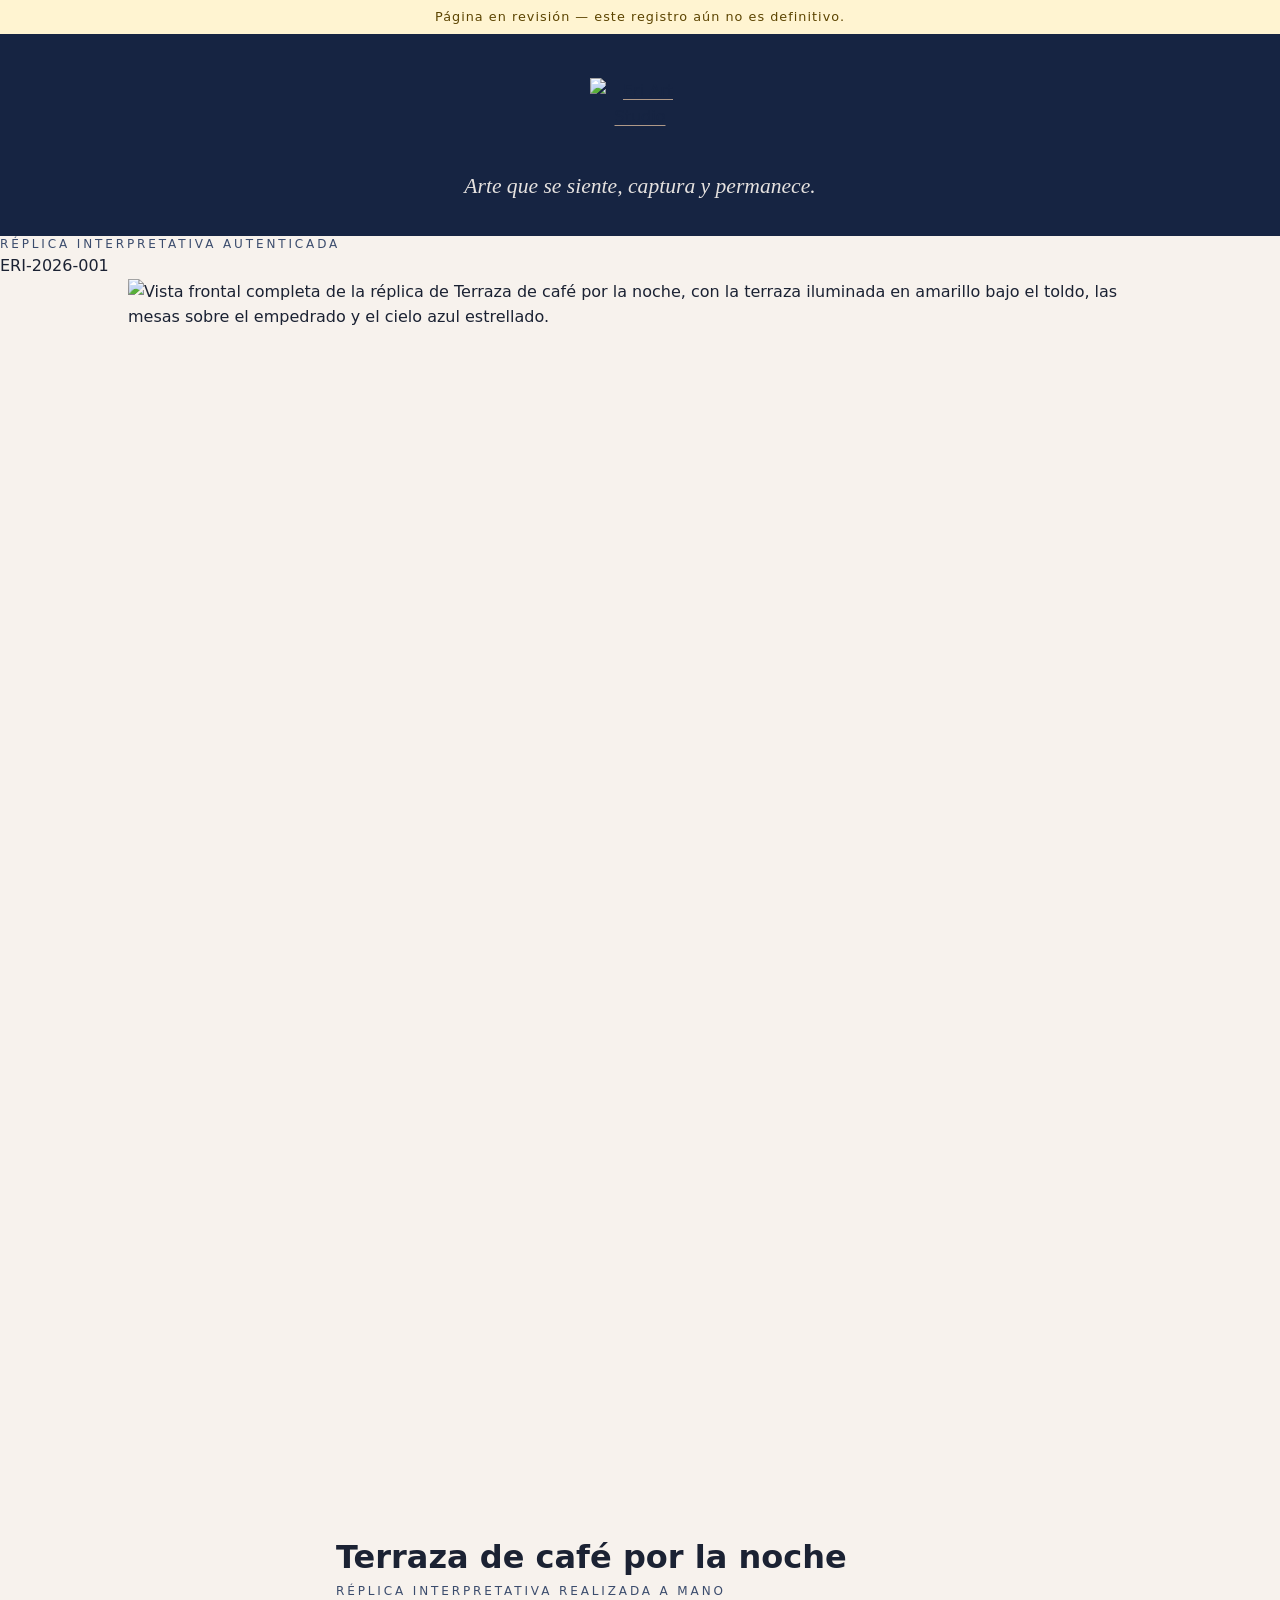
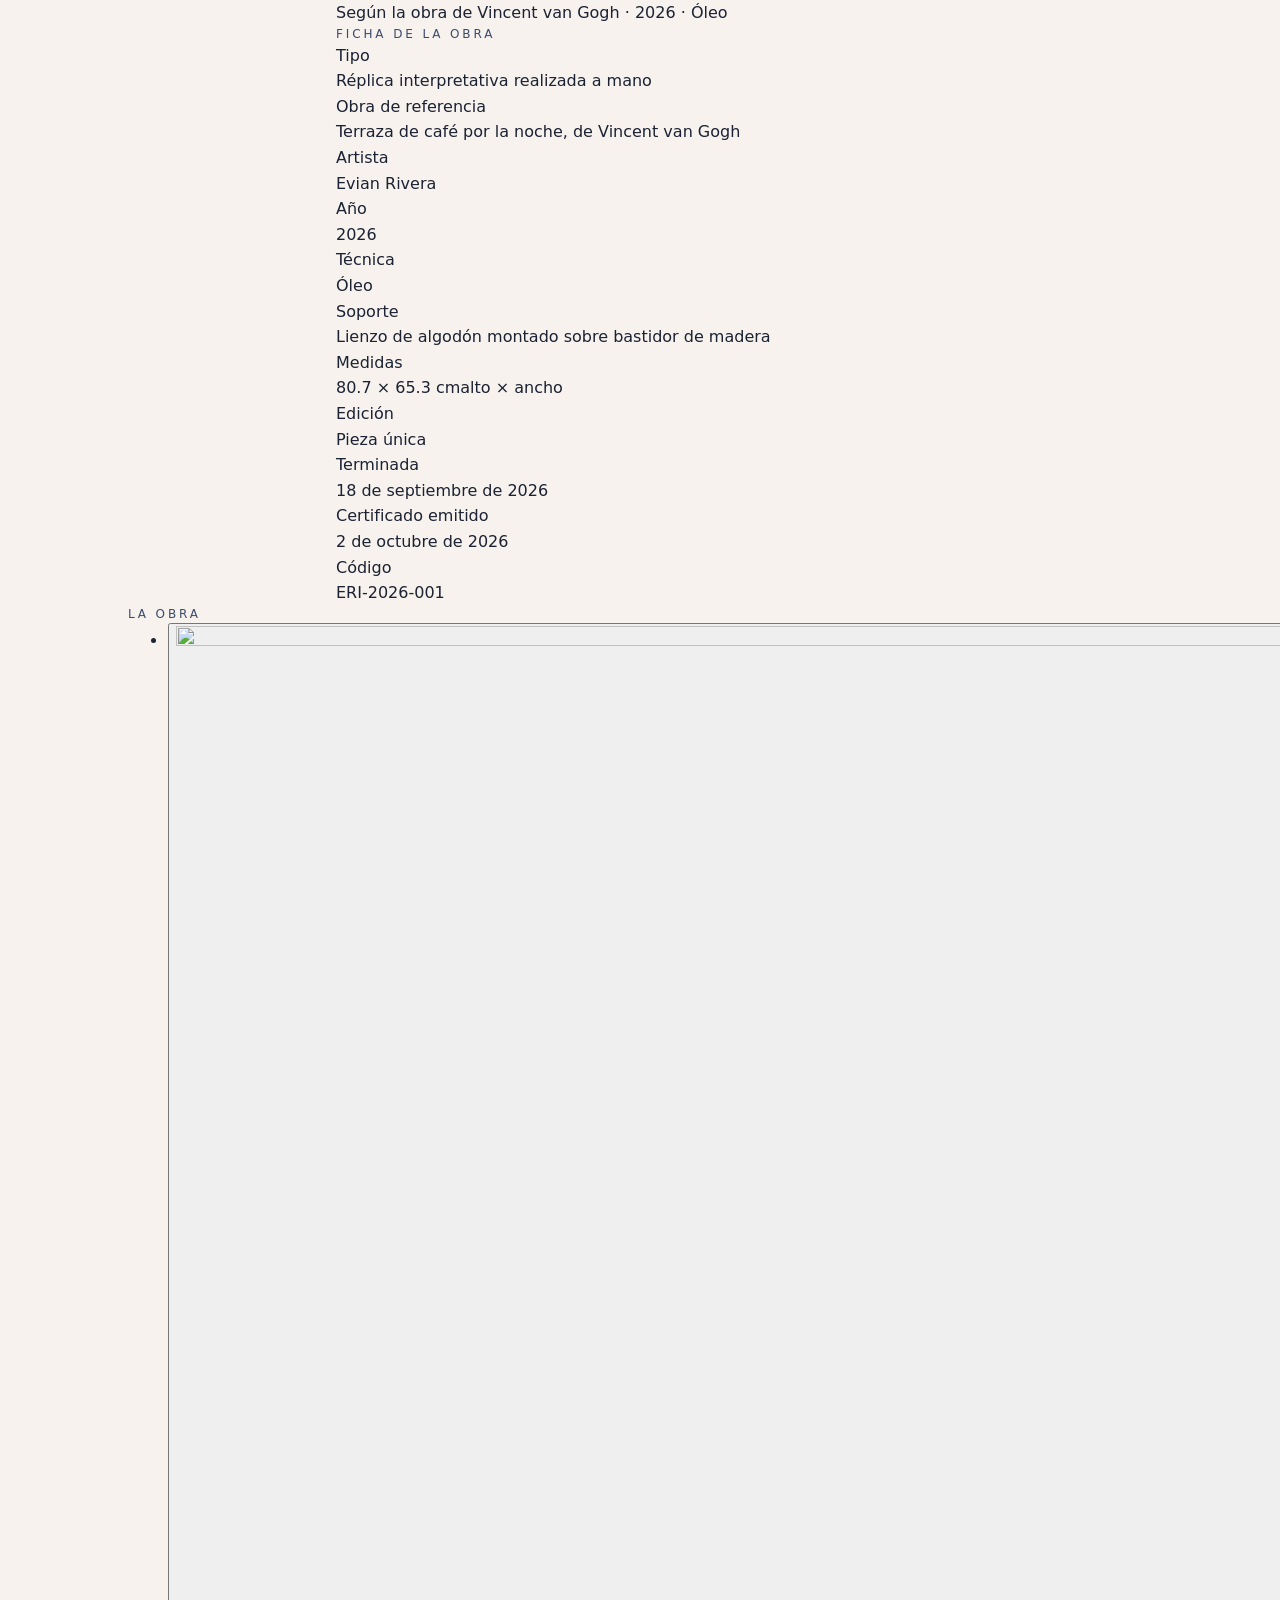
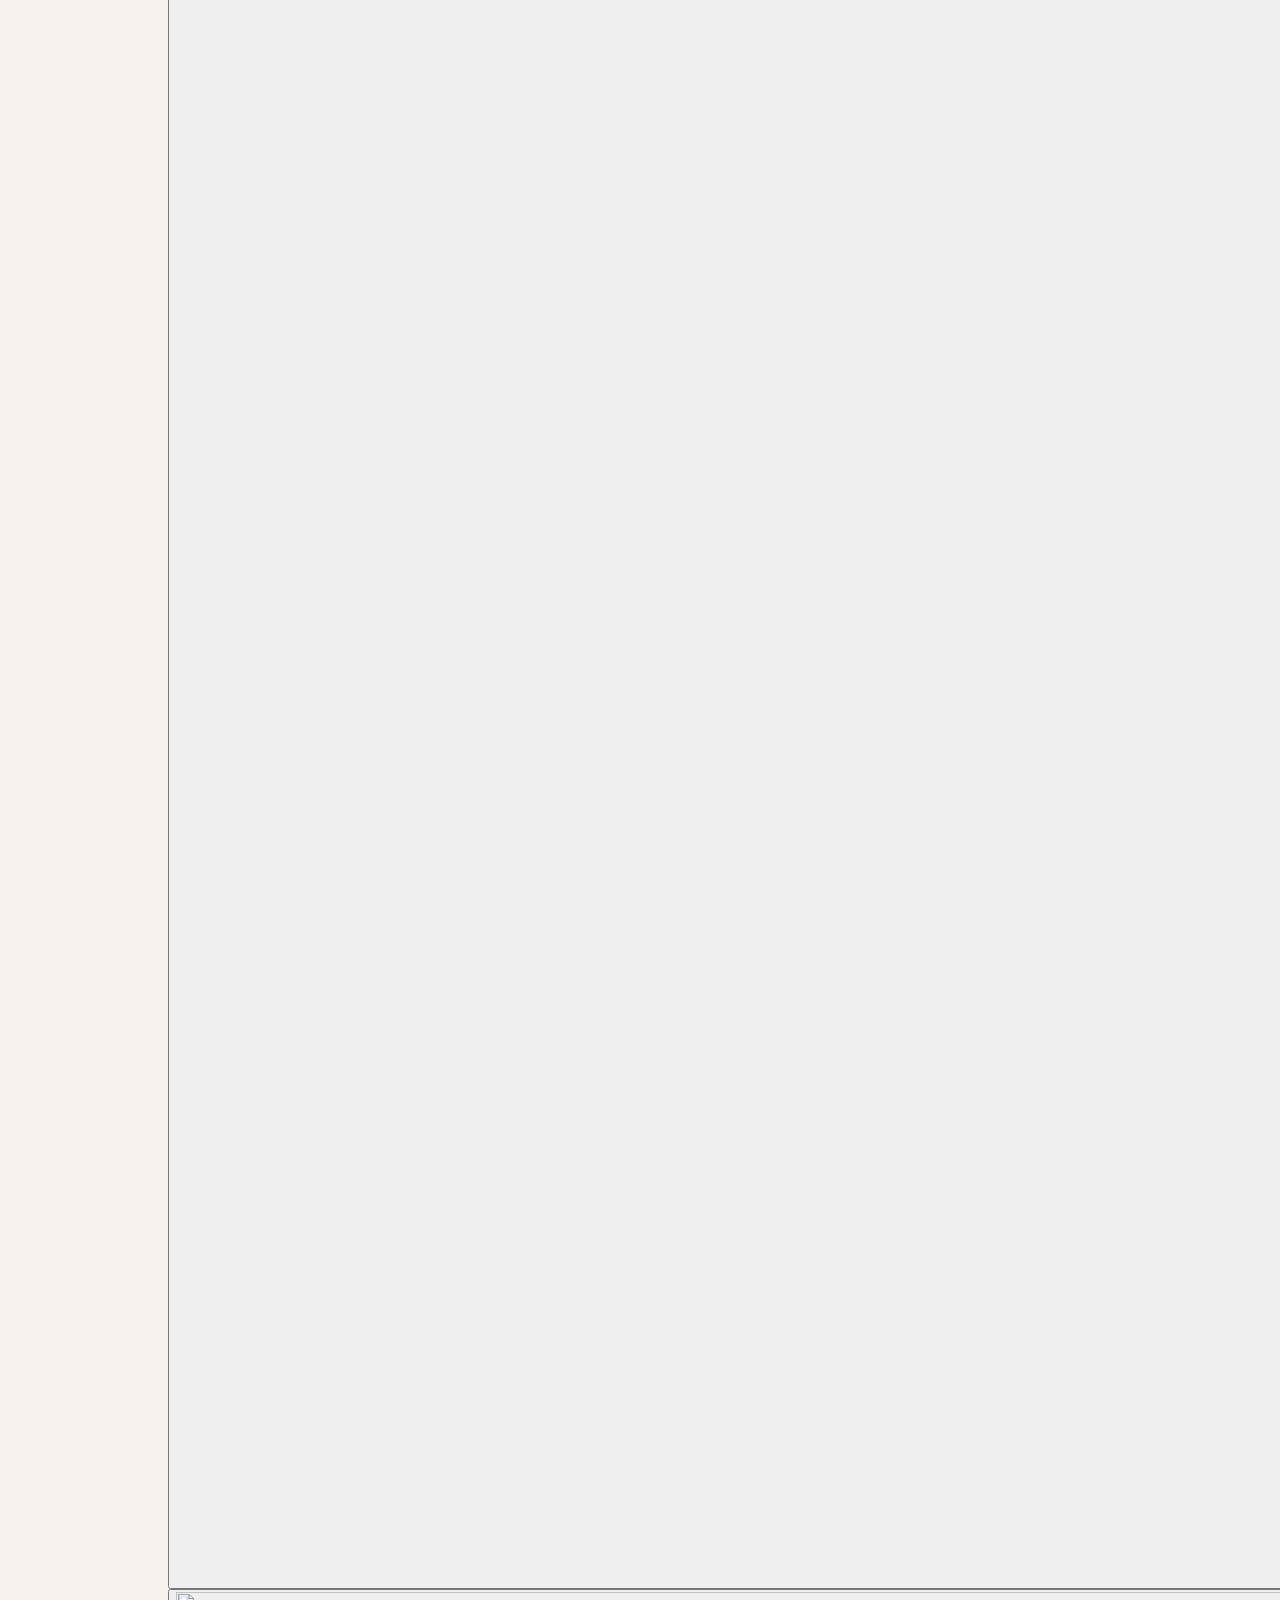
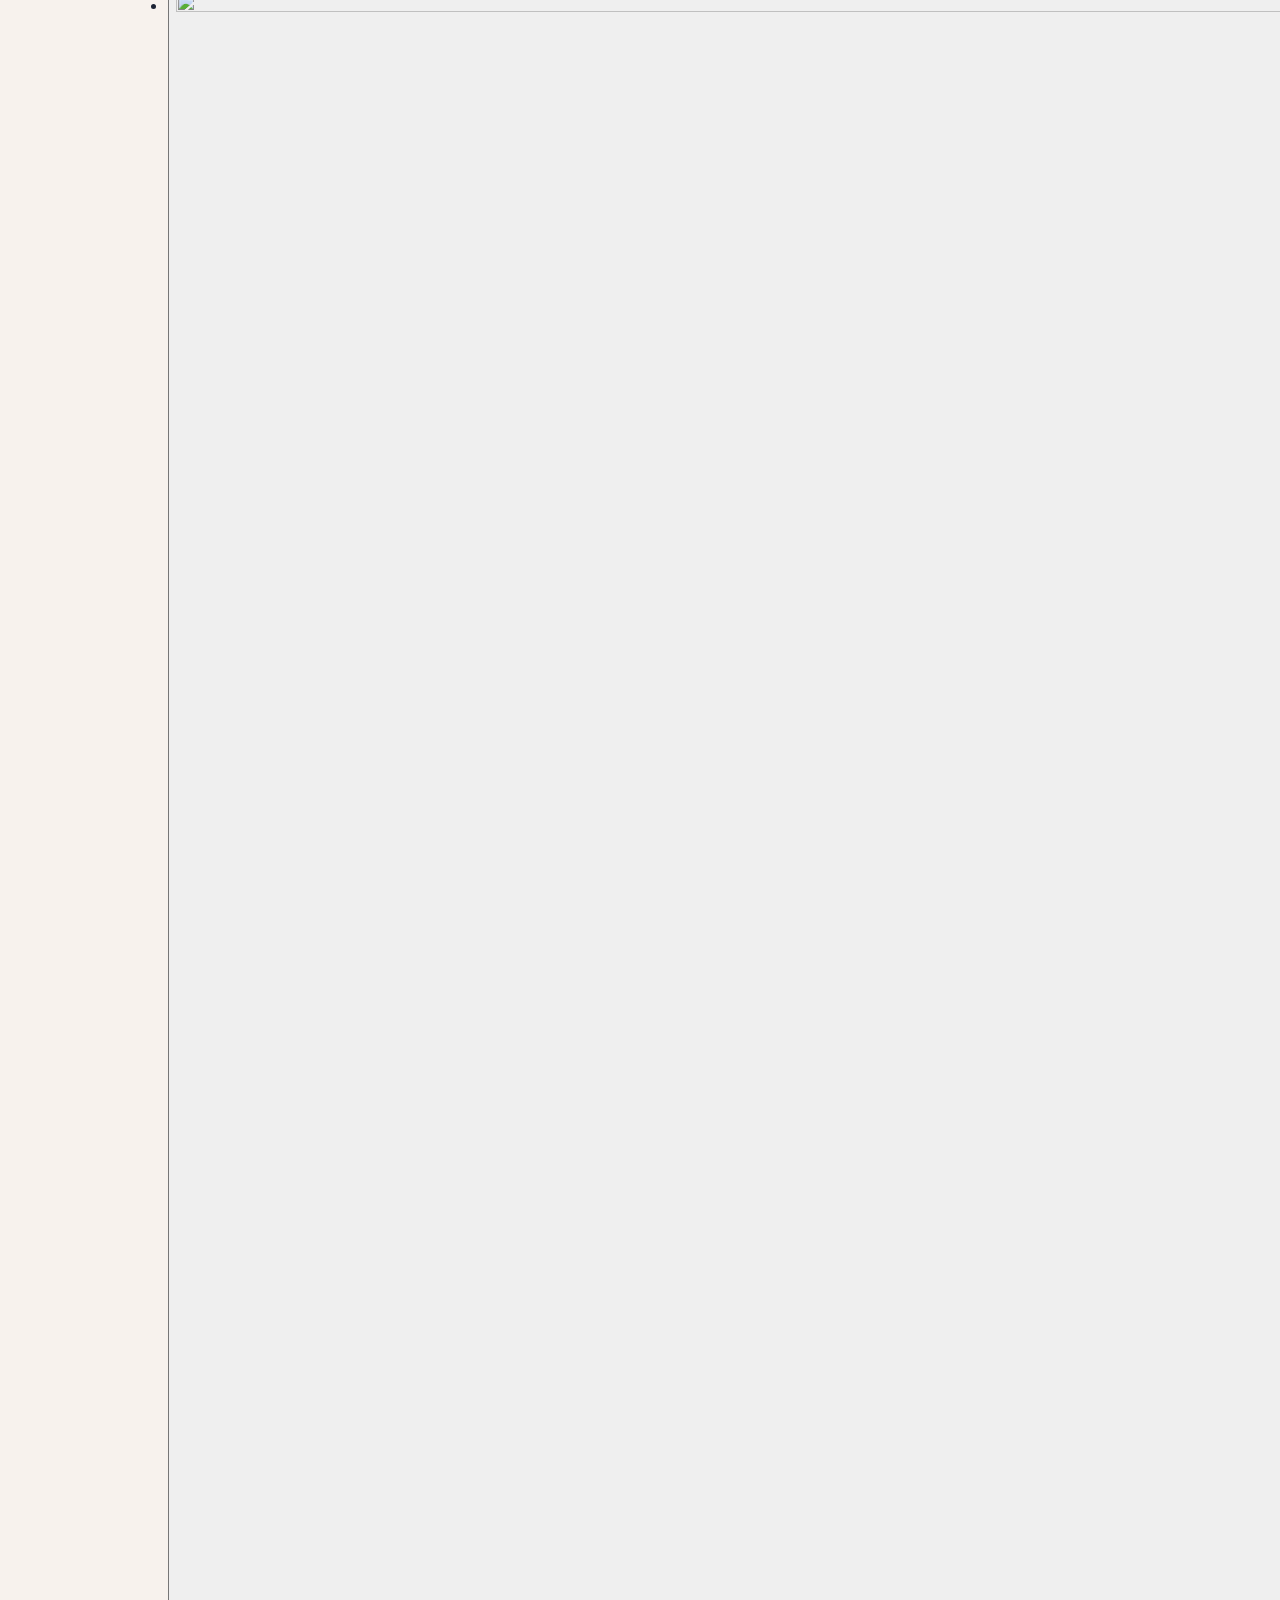
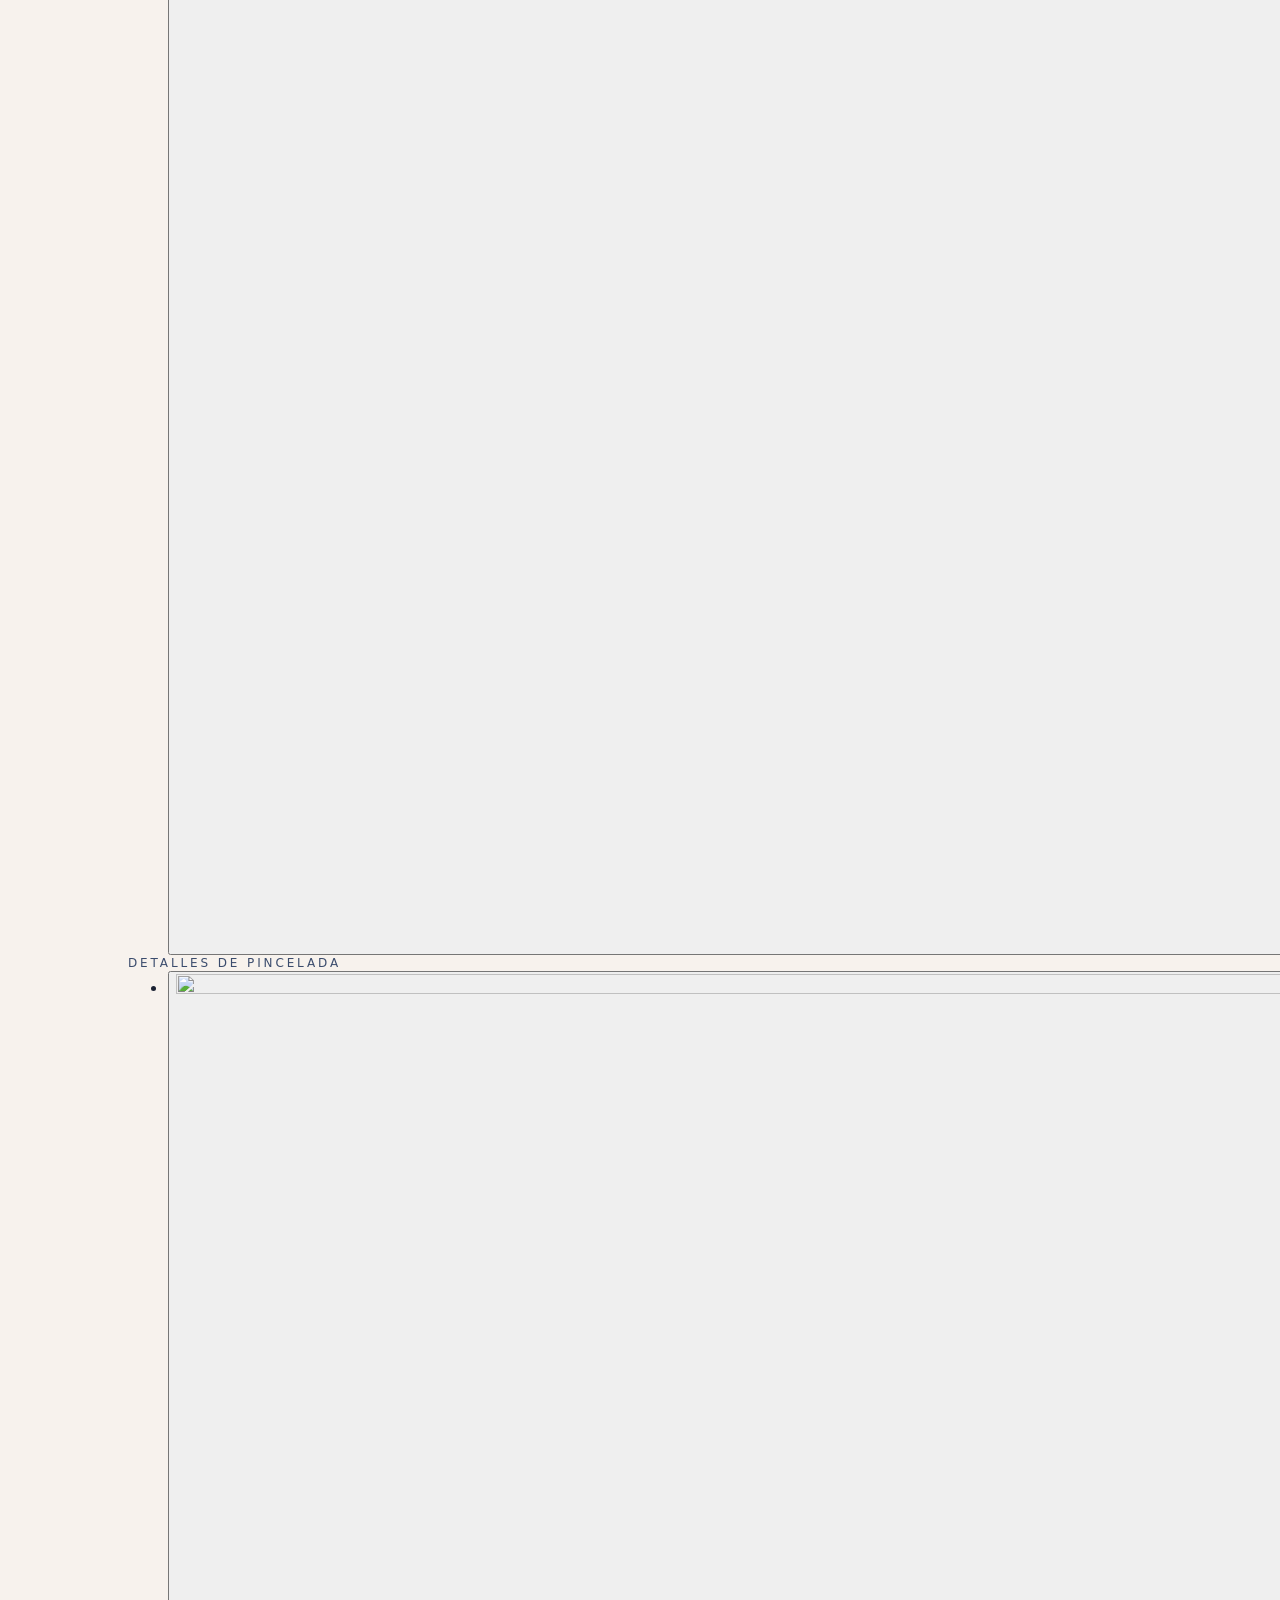
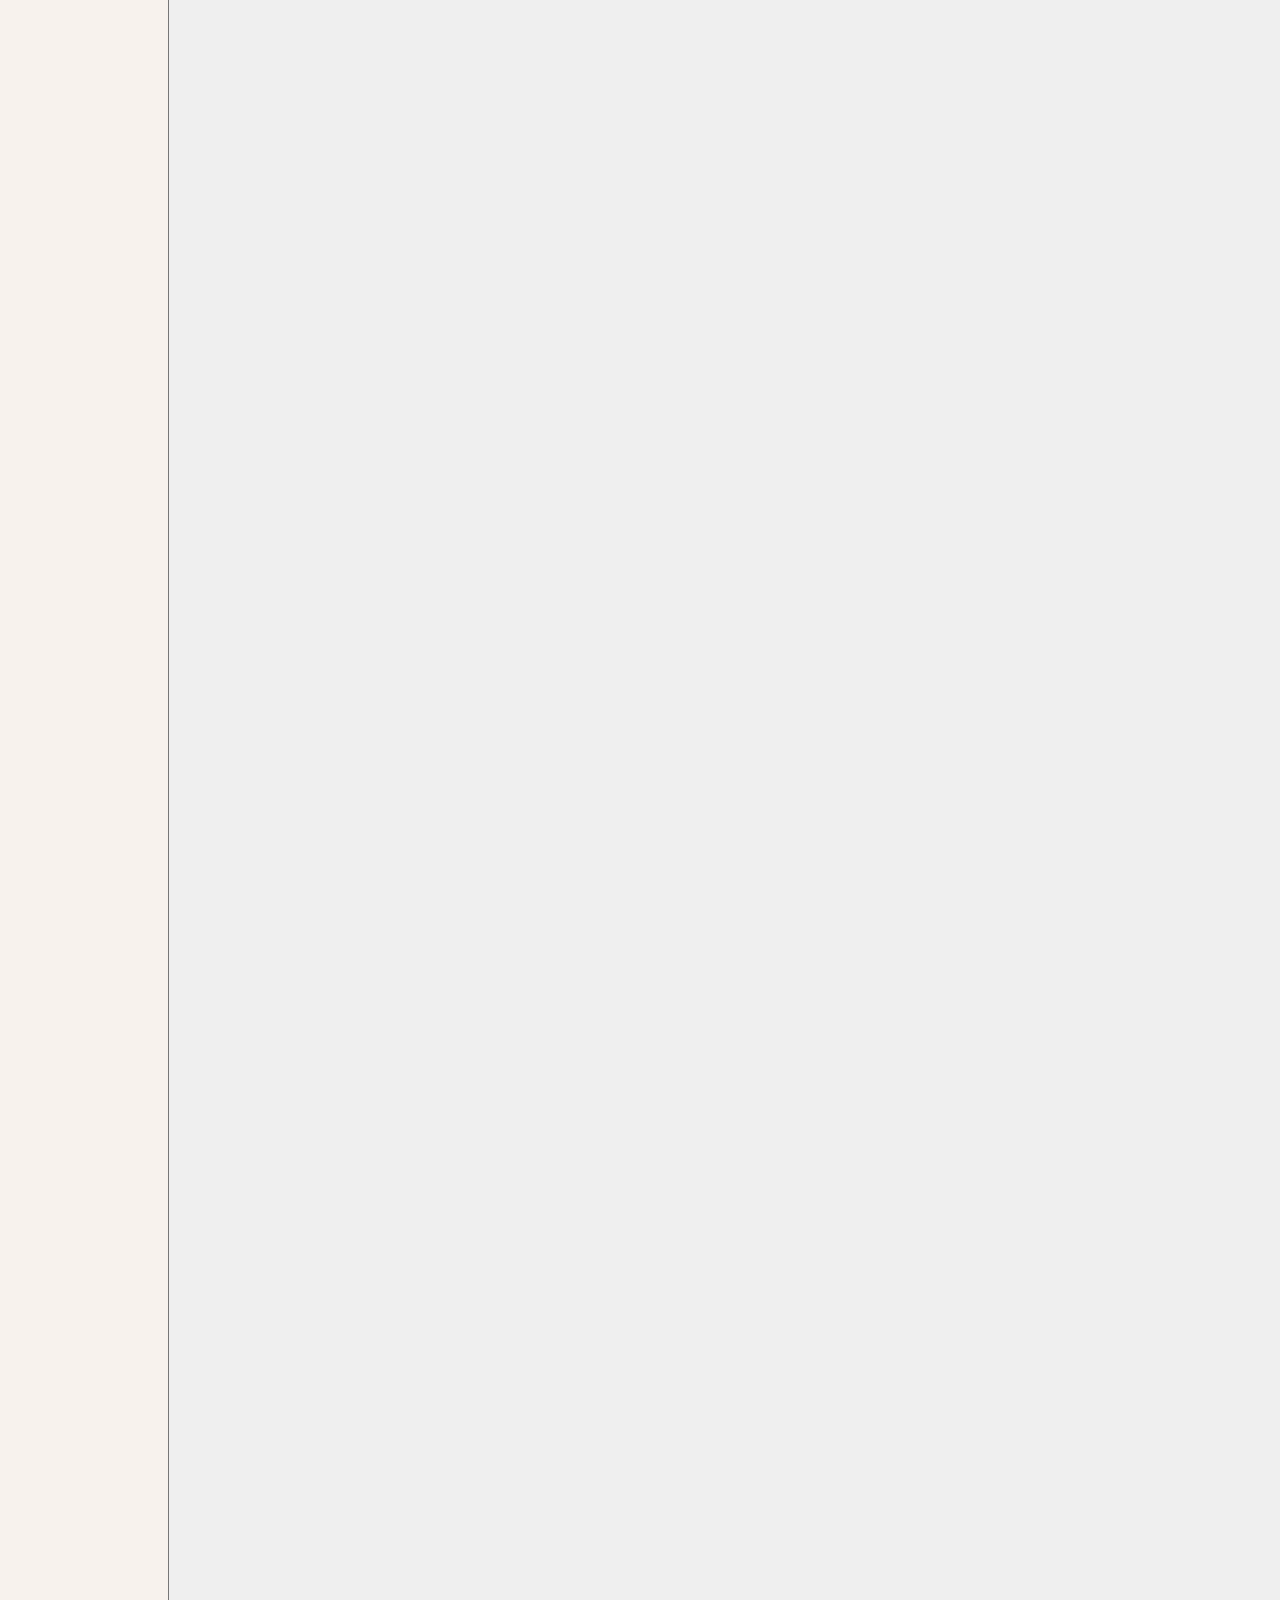
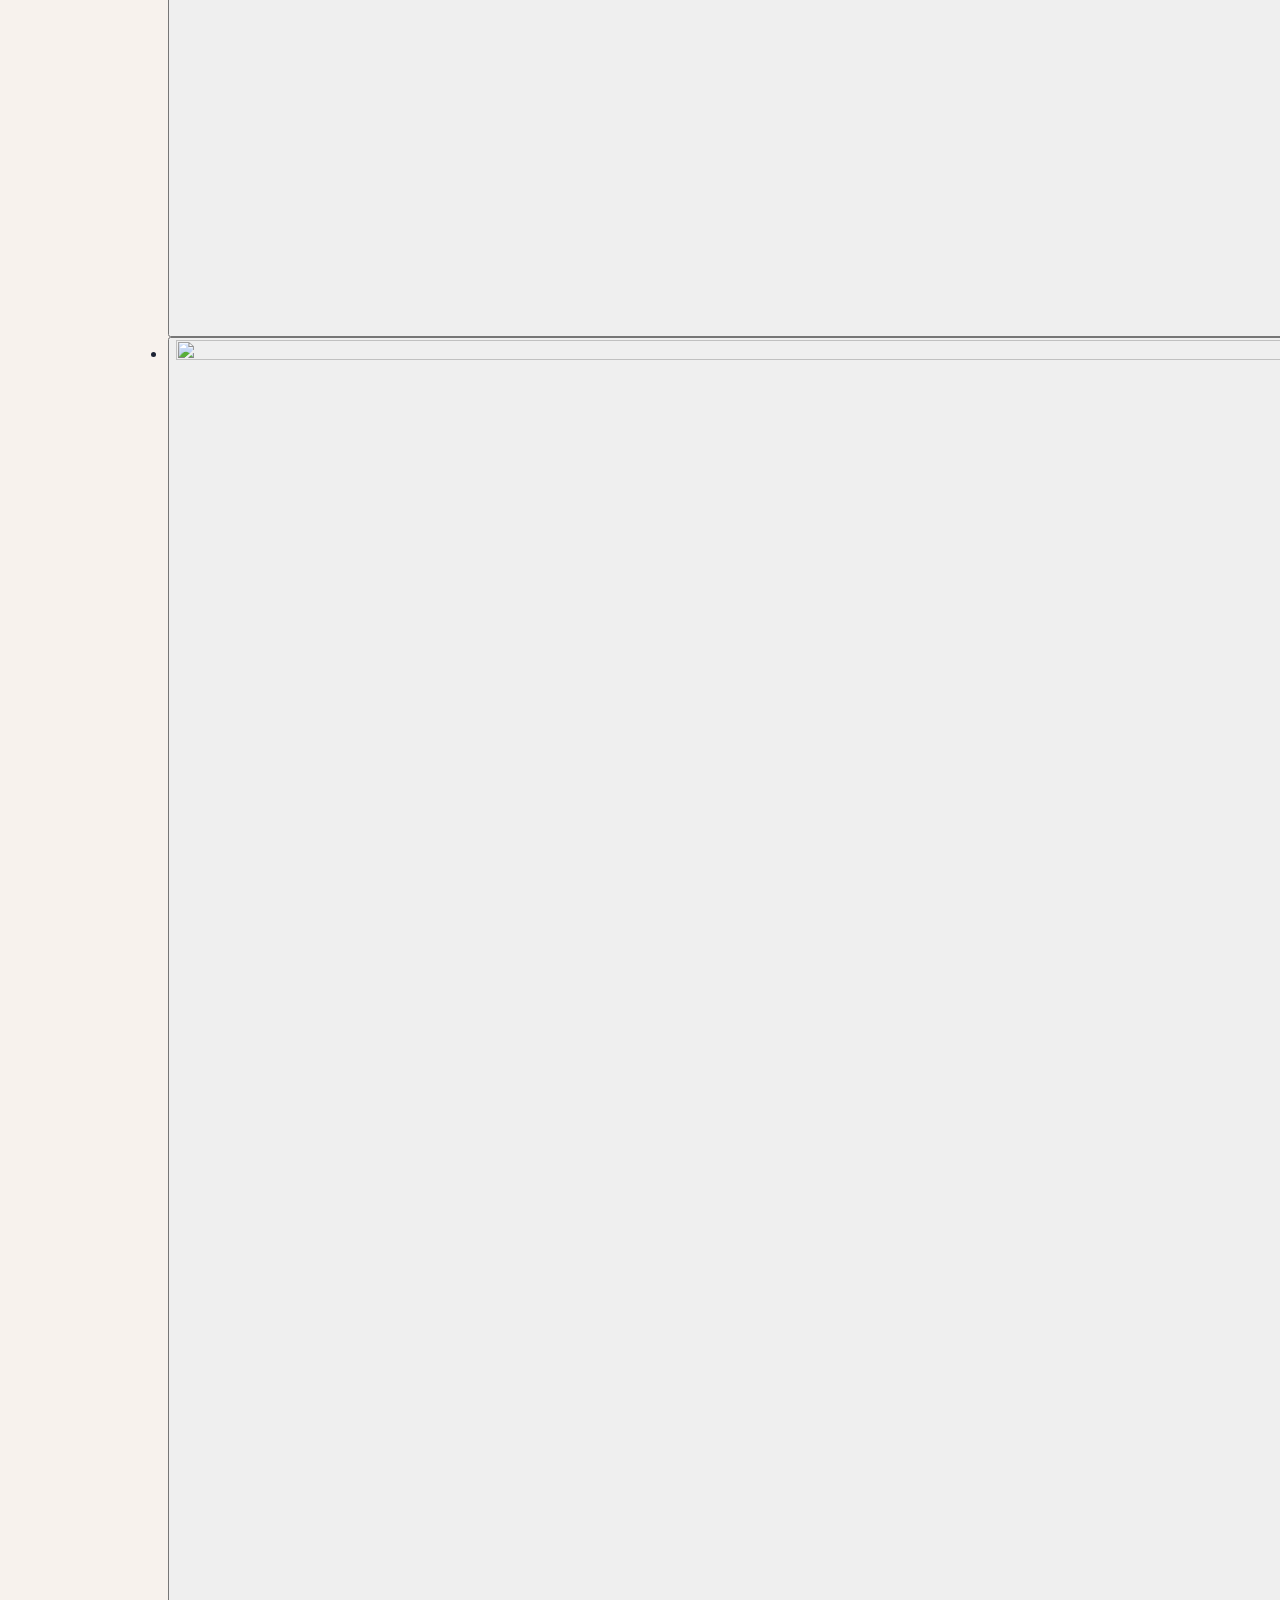
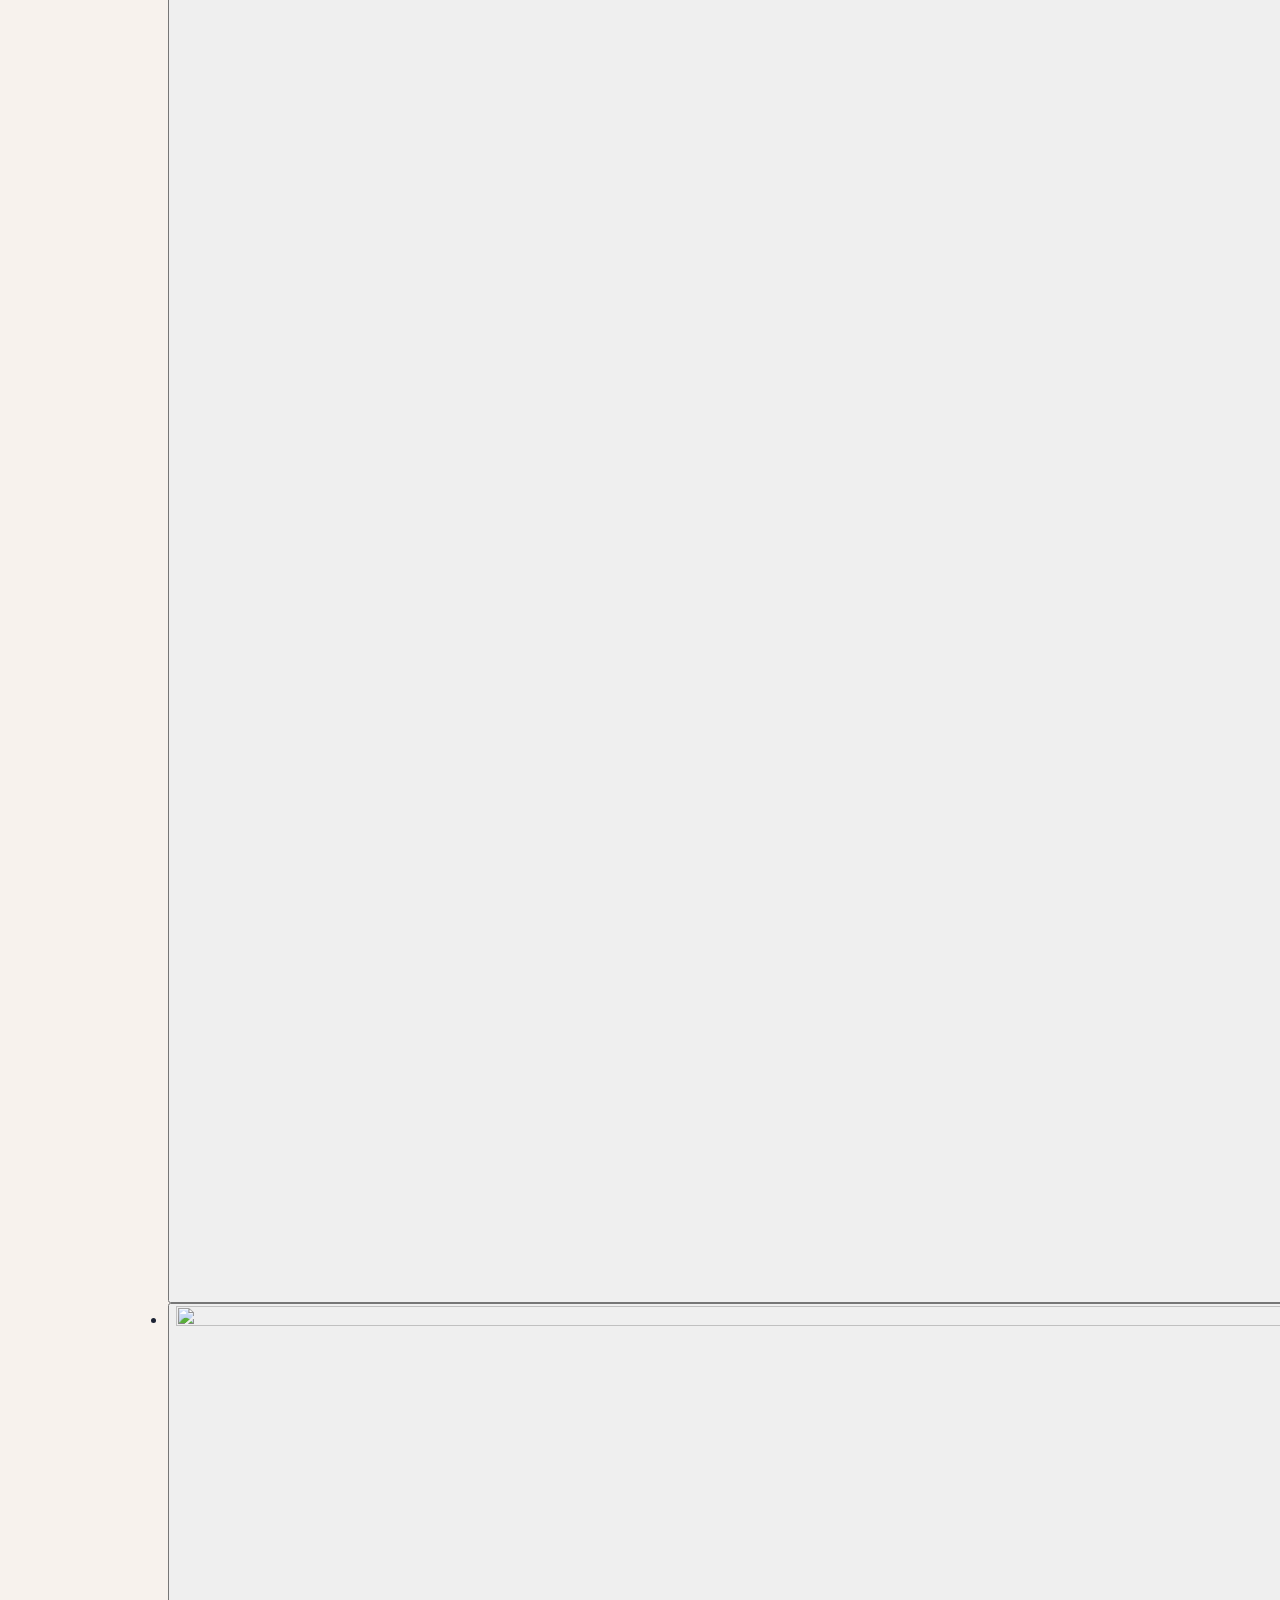
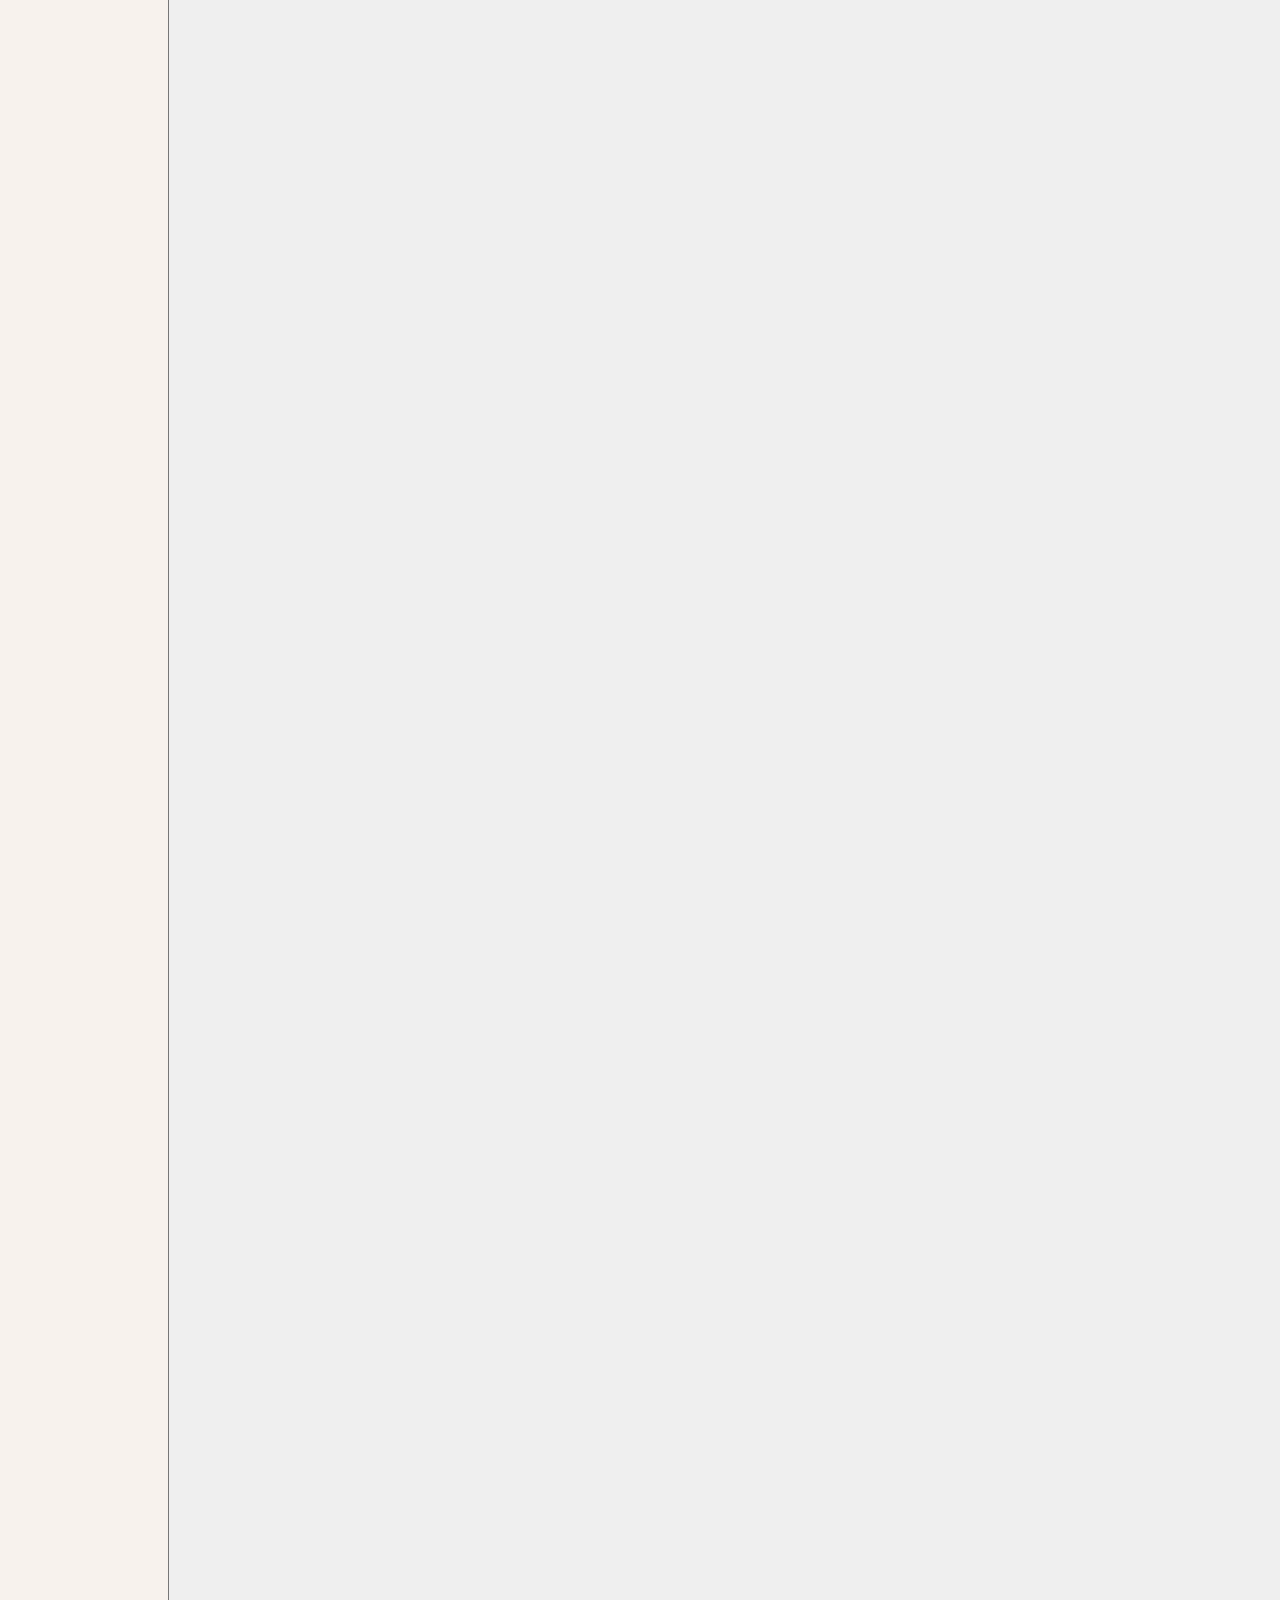
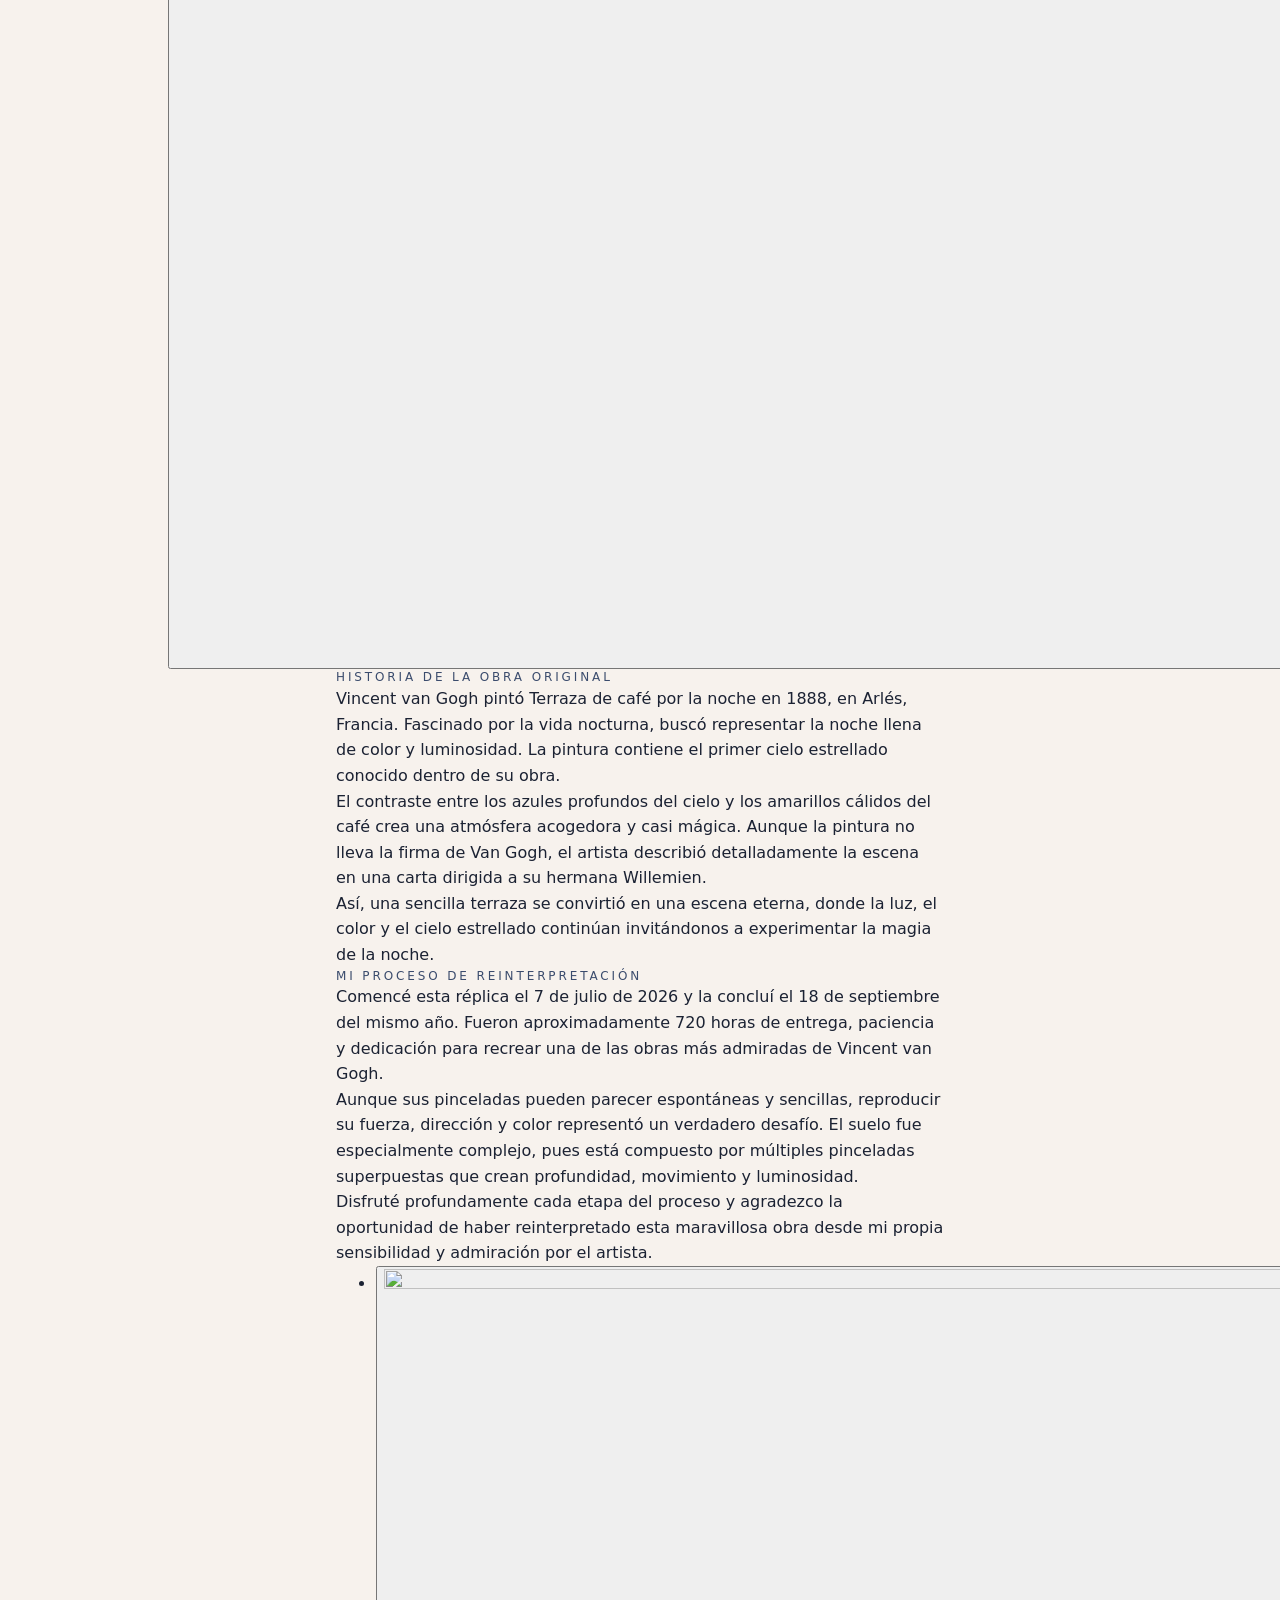
==== ERI-2026-001/index.html @ 514dcb4d "Publicación 2026-10-01 21:11: ERI-2026-001" ====
<!DOCTYPE html><html lang="es-MX"><head><meta charset="utf-8"><meta name="viewport" content="width=device-width, initial-scale=1"><title>Terraza de café por la noche — réplica interpretativa · Eri Art Studio</title><meta name="description" content="Registro de autenticidad de «Terraza de café por la noche» (réplica interpretativa realizada a mano), 2026, Óleo. Código ERI-2026-001."><meta name="robots" content="noindex, nofollow"><link rel="canonical" href="https://eriartstudio.github.io/certificados/ERI-2026-001/"><meta name="theme-color" content="#162442"><link rel="icon" href="/certificados/marca/favicon.png" type="image/png"><meta property="og:type" content="website"><meta property="og:site_name" content="Eri Art Studio"><meta property="og:title" content="Terraza de café por la noche — réplica interpretativa · Eri Art Studio"><meta property="og:description" content="Registro de autenticidad de «Terraza de café por la noche» (réplica interpretativa realizada a mano), 2026, Óleo. Código ERI-2026-001."><meta property="og:image" content="https://eriartstudio.github.io/certificados/_astro/principal.MwEC3tVy_Z1V87RD.jpg"><meta property="og:url" content="https://eriartstudio.github.io/certificados/ERI-2026-001/"><meta name="twitter:card" content="summary_large_image"><style>@font-face{font-family:Cormorant Garamond;font-style:normal;font-display:swap;font-weight:400;src:url(/certificados/_astro/cormorant-garamond-latin-400-normal.B-1hWBU7.woff2)format("woff2"),url(/certificados/_astro/cormorant-garamond-latin-400-normal.B7YtguxJ.woff)format("woff")}@font-face{font-family:Cormorant Garamond;font-style:italic;font-display:swap;font-weight:400;src:url(/certificados/_astro/cormorant-garamond-latin-400-italic.Dc_OZ8oc.woff2)format("woff2"),url(/certificados/_astro/cormorant-garamond-latin-400-italic.BLh7T8o8.woff)format("woff")}@font-face{font-family:Cormorant Garamond;font-style:normal;font-display:swap;font-weight:500;src:url(/certificados/_astro/cormorant-garamond-latin-500-normal.BsRWmXhO.woff2)format("woff2"),url(/certificados/_astro/cormorant-garamond-latin-500-normal.zIXX3Q-H.woff)format("woff")}@font-face{font-family:Jost;font-style:normal;font-display:swap;font-weight:400;src:url(/certificados/_astro/jost-latin-400-normal.q-RKOgPK.woff2)format("woff2"),url(/certificados/_astro/jost-latin-400-normal.C7S-3Ky6.woff)format("woff")}@font-face{font-family:Jost;font-style:normal;font-display:swap;font-weight:500;src:url(/certificados/_astro/jost-latin-500-normal.41lBe9I9.woff2)format("woff2"),url(/certificados/_astro/jost-latin-500-normal.B-AtzreL.woff)format("woff")}:root{--marino:#162442;--azul-logo:#203e72;--pizarra:#3b4c6d;--marfil:#f7f2ed;--crema:#efe7e1;--arena:#af9988;--piedra:#99918c;--champagne:#b8a37e;--tinta:#1b2233;--linea:color-mix(in srgb, var(--arena) 45%, transparent);--serif:"Cormorant Garamond", Georgia, "Times New Roman", serif;--sans:"Jost", system-ui, -apple-system, "Segoe UI", sans-serif;--t-etiqueta:.75rem;--t-dato:1rem;--t-cuerpo:1.25rem;--t-titulo:clamp(2.1rem, 7vw, 3.4rem);--t-subtitulo:clamp(1.15rem, 3.5vw, 1.35rem);--espaciado-etiqueta:.24em;--margen:clamp(1.25rem, 5vw, 2.5rem);--seccion:clamp(2.5rem, 8vw, 4.5rem);--ancho-texto:38rem;--ancho-max:64rem;--transicion:.22s ease}@media (prefers-reduced-motion:reduce){:root{--transicion:0s}}*,:before,:after{box-sizing:border-box}*{margin:0}html{-webkit-text-size-adjust:100%}body{background:var(--marfil);color:var(--tinta);font:400 var(--t-dato) / 1.6 var(--sans);-webkit-font-smoothing:antialiased}img,video{max-width:100%;height:auto;display:block}a{color:var(--marino);text-decoration-color:var(--arena);text-underline-offset:.2em}a:hover{text-decoration-color:currentColor}button{font:inherit;color:inherit;cursor:pointer}:focus-visible{outline:2px solid var(--azul-logo);outline-offset:3px}.visualmente-oculto{clip-path:inset(50%);white-space:nowrap;width:1px;height:1px;overflow:hidden;position:absolute!important}.saltar{z-index:10;background:var(--marfil);color:var(--marino);padding:.5rem 1rem;position:absolute;top:-4rem;left:1rem}.saltar:focus{top:1rem}.etiqueta{font:500 var(--t-etiqueta) / 1.4 var(--sans);letter-spacing:var(--espaciado-etiqueta);text-transform:uppercase;color:var(--pizarra)}.contenedor{width:min(100% - 2 * var(--margen), var(--ancho-max));margin-inline:auto}.contenedor-texto{width:min(100% - 2 * var(--margen), var(--ancho-texto));margin-inline:auto}.aviso-banda{color:#5c4400;text-align:center;font:500 .8rem/1.4 var(--sans);letter-spacing:.08em;padding:.5rem var(--margen);background:#fff4d1}@media (prefers-reduced-motion:no-preference){.aparece{animation:.6s both aparece}@keyframes aparece{0%{opacity:0;transform:translateY(6px)}}}
.encabezado[data-astro-cid-ocp5e6q2]{background:var(--marino);color:var(--marfil);text-align:center;padding:clamp(1.75rem, 6vw, 2.75rem) var(--margen) clamp(1.5rem, 5vw, 2.25rem)}.logo[data-astro-cid-ocp5e6q2]{display:inline-block}.logo[data-astro-cid-ocp5e6q2] img[data-astro-cid-ocp5e6q2]{width:clamp(76px,20vw,100px);height:auto}.eslogan[data-astro-cid-ocp5e6q2]{font:italic 400 var(--t-subtitulo) / 1.3 var(--serif);opacity:.92;margin-top:.85rem}.pie[data-astro-cid-kb2vq6wp]{background:var(--marino);color:#f7f2edd1;text-align:center;padding:2.5rem var(--margen) calc(2.5rem + env(safe-area-inset-bottom));justify-items:center;gap:.7rem;font-size:.85rem;display:grid}.logotipo[data-astro-cid-kb2vq6wp]{width:min(210px,60vw);height:auto;margin-bottom:.5rem}.codigo[data-astro-cid-kb2vq6wp]{letter-spacing:.12em}.oficial[data-astro-cid-kb2vq6wp]{opacity:.85;font-size:.8rem}.oficial[data-astro-cid-kb2vq6wp] strong[data-astro-cid-kb2vq6wp]{color:var(--marfil);font-weight:500}
</style><link rel="stylesheet" href="/certificados/_astro/index.CiQrIzJL.css"><style>.contacto[data-astro-cid-7b4tjujo]{flex-wrap:wrap;gap:.5rem 1.75rem;padding:0;font-size:1.05rem;list-style:none;display:flex}.contacto[data-astro-cid-7b4tjujo] a[data-astro-cid-7b4tjujo]{padding-block:.4rem;display:inline-block}
</style></head><body><a class="saltar" href="#contenido">Ir al contenido</a><p class="aviso-banda">Página en revisión — este registro aún no es definitivo.</p><header class="encabezado" data-astro-cid-ocp5e6q2><a href="/certificados/" class="logo" aria-label="Eri Art Studio — inicio" data-astro-cid-ocp5e6q2><img src="/certificados/marca/monograma-er-marfil.png" width="466" height="376" alt="Eri Art Studio" data-astro-cid-ocp5e6q2></a><p class="eslogan" data-astro-cid-ocp5e6q2>Arte que se siente, captura y permanece.</p></header><main id="contenido" data-astro-cid-7tqzxwof><section class="verificacion" aria-label="Verificación de autenticidad" data-astro-cid-ztotyd3t><p class="sello etiqueta" data-estado="publicada" data-astro-cid-ztotyd3t><span class="punto" aria-hidden="true" data-astro-cid-ztotyd3t></span>Réplica interpretativa autenticada</p><p class="codigo" data-astro-cid-ztotyd3t><span class="visualmente-oculto" data-astro-cid-ztotyd3t>Código de la obra: </span>ERI-2026-001</p></section><div class="principal contenedor aparece" data-astro-cid-7tqzxwof><img src="/certificados/_astro/principal.MwEC3tVy_rOnh.webp" srcset="/certificados/_astro/principal.MwEC3tVy_ZNEPk5.webp 480w, /certificados/_astro/principal.MwEC3tVy_Ztu6hN.webp 800w, /certificados/_astro/principal.MwEC3tVy_27YHhs.webp 1200w, /certificados/_astro/principal.MwEC3tVy_Z2l9FVr.webp 1600w, /certificados/_astro/principal.MwEC3tVy_1q6EFl.webp 2000w" alt="Vista frontal completa de la réplica de Terraza de café por la noche, con la terraza iluminada en amarillo bajo el toldo, las mesas sobre el empedrado y el cielo azul estrellado." sizes="(min-width: 64rem) 64rem, calc(100vw - 2.5rem)" loading="eager" fetchpriority="high" data-astro-cid-7tqzxwof="true" decoding="async" width="2091" height="2560"></div><div class="titulo contenedor-texto" data-astro-cid-7tqzxwof><h1 data-astro-cid-7tqzxwof>Terraza de café por la noche</h1><p class="tipo etiqueta" data-astro-cid-7tqzxwof>Réplica interpretativa realizada a mano</p><p class="sub" data-astro-cid-7tqzxwof>Según la obra de Vincent van Gogh · 2026 · Óleo</p></div><section class="seccion" aria-labelledby="ficha-t" data-astro-cid-mbuwc6bn><div class="contenedor-texto" data-astro-cid-mbuwc6bn><h2 class="etiqueta" id="ficha-t" data-astro-cid-mbuwc6bn>Ficha de la obra</h2><dl class="ficha" data-astro-cid-jt7r42xn><div class="fila" data-astro-cid-jt7r42xn><dt data-astro-cid-jt7r42xn>Tipo</dt><dd data-astro-cid-jt7r42xn>Réplica interpretativa realizada a mano</dd></div><div class="fila" data-astro-cid-jt7r42xn><dt data-astro-cid-jt7r42xn>Obra de referencia</dt><dd data-astro-cid-jt7r42xn>Terraza de café por la noche, de Vincent van Gogh</dd></div><div class="fila" data-astro-cid-jt7r42xn><dt data-astro-cid-jt7r42xn>Artista</dt><dd data-astro-cid-jt7r42xn>Evian Rivera</dd></div><div class="fila" data-astro-cid-jt7r42xn><dt data-astro-cid-jt7r42xn>Año</dt><dd data-astro-cid-jt7r42xn>2026</dd></div><div class="fila" data-astro-cid-jt7r42xn><dt data-astro-cid-jt7r42xn>Técnica</dt><dd data-astro-cid-jt7r42xn>Óleo</dd></div><div class="fila" data-astro-cid-jt7r42xn><dt data-astro-cid-jt7r42xn>Soporte</dt><dd data-astro-cid-jt7r42xn>Lienzo de algodón montado sobre bastidor de madera</dd></div><div class="fila" data-astro-cid-jt7r42xn><dt data-astro-cid-jt7r42xn>Medidas</dt><dd data-astro-cid-jt7r42xn>80.7 × 65.3 cm<span class="extra" data-astro-cid-jt7r42xn>alto × ancho</span></dd></div><div class="fila" data-astro-cid-jt7r42xn><dt data-astro-cid-jt7r42xn>Edición</dt><dd data-astro-cid-jt7r42xn>Pieza única</dd></div><div class="fila" data-astro-cid-jt7r42xn><dt data-astro-cid-jt7r42xn>Terminada</dt><dd data-astro-cid-jt7r42xn>18 de septiembre de 2026</dd></div><div class="fila" data-astro-cid-jt7r42xn><dt data-astro-cid-jt7r42xn>Certificado emitido</dt><dd data-astro-cid-jt7r42xn>2 de octubre de 2026</dd></div><div class="fila" data-astro-cid-jt7r42xn><dt data-astro-cid-jt7r42xn>Código</dt><dd data-astro-cid-jt7r42xn>ERI-2026-001</dd></div></dl></div></section><section class="seccion" aria-labelledby="galeria-t" data-astro-cid-mbuwc6bn><div class="contenedor" data-astro-cid-mbuwc6bn><h2 class="etiqueta" id="galeria-t" data-astro-cid-mbuwc6bn>La obra</h2><div class="galeria" data-galeria data-astro-cid-pd4bmjx6><ul class="rejilla" role="list" data-astro-cid-pd4bmjx6><li data-astro-cid-pd4bmjx6><button type="button" class="miniatura" data-i="0" data-src="/certificados/_astro/img_0252.BbA9EMLV_ZyHEUW.webp" data-w="2000" data-h="2481" data-alt="La réplica completa colgada sobre una pared blanca, vista de frente." aria-label="Ampliar imagen 1 de 2: La réplica completa colgada sobre una pared blanca, vista de frente." data-astro-cid-pd4bmjx6><img src="/certificados/_astro/img_0252.BbA9EMLV_2bDykv.webp" srcset="/certificados/_astro/img_0252.BbA9EMLV_Z1vmL4H.webp 360w, /certificados/_astro/img_0252.BbA9EMLV_Z2gtaj7.webp 720w" alt sizes="(min-width: 48rem) 20rem, 46vw" loading="lazy" decoding="async" data-astro-cid-pd4bmjx6="true" width="2064" height="2560"></button></li><li data-astro-cid-pd4bmjx6><button type="button" class="miniatura" data-i="1" data-src="/certificados/_astro/img_0257.DLz4WA98_14XmGI.webp" data-w="1920" data-h="2560" data-alt="Vista en ángulo de la réplica colgada en la pared, que deja ver el relieve de las pinceladas en la puerta azul, el toldo amarillo y la terraza." aria-label="Ampliar imagen 2 de 2: Vista en ángulo de la réplica colgada en la pared, que deja ver el relieve de las pinceladas en la puerta azul, el toldo amarillo y la terraza." data-astro-cid-pd4bmjx6><img src="/certificados/_astro/img_0257.DLz4WA98_14XmGI.webp" srcset="/certificados/_astro/img_0257.DLz4WA98_9oIF4.webp 360w, /certificados/_astro/img_0257.DLz4WA98_Z2tbwzA.webp 720w" alt sizes="(min-width: 48rem) 20rem, 46vw" loading="lazy" decoding="async" data-astro-cid-pd4bmjx6="true" width="1920" height="2560"></button></li></ul><dialog class="visor" aria-label="Fotografías de la obra: vista ampliada" data-astro-cid-pd4bmjx6><figure data-astro-cid-pd4bmjx6><img alt="" data-astro-cid-pd4bmjx6><figcaption data-astro-cid-pd4bmjx6></figcaption></figure><div class="controles" data-astro-cid-pd4bmjx6><button type="button" data-accion="anterior" aria-label="Imagen anterior" data-astro-cid-pd4bmjx6>←</button><span class="contador" aria-live="polite" data-astro-cid-pd4bmjx6></span><button type="button" data-accion="siguiente" aria-label="Imagen siguiente" data-astro-cid-pd4bmjx6>→</button><button type="button" data-accion="cerrar" class="cerrar" data-astro-cid-pd4bmjx6>Cerrar</button></div></dialog></div><script type="module">for(let e of document.querySelectorAll(`[data-galeria]`)){let t=[...e.querySelectorAll(`.miniatura`)],n=e.querySelector(`dialog`),r=n.querySelector(`img`),i=n.querySelector(`figcaption`),a=n.querySelector(`.contador`),o=0,s=null,c=e=>{o=(e+t.length)%t.length;let n=t[o].dataset;r.src=n.src,r.alt=n.alt,r.width=+n.w,r.height=+n.h,i.textContent=n.alt,a.textContent=`${o+1} / ${t.length}`};t.forEach((e,t)=>e.addEventListener(`click`,()=>{s=e,c(t),n.showModal()})),n.addEventListener(`click`,e=>{let t=e.target.closest(`button`)?.dataset.accion;t===`anterior`?c(o-1):t===`siguiente`?c(o+1):(t===`cerrar`||e.target===n)&&n.close()}),n.addEventListener(`keydown`,e=>{e.key===`ArrowLeft`&&c(o-1),e.key===`ArrowRight`&&c(o+1)}),n.addEventListener(`close`,()=>s?.focus()),t.length<2&&n.querySelectorAll(`[data-accion="anterior"],[data-accion="siguiente"],.contador`).forEach(e=>e.hidden=!0)}</script></div></section><section class="seccion" aria-labelledby="detalles-t" data-astro-cid-mbuwc6bn><div class="contenedor" data-astro-cid-mbuwc6bn><h2 class="etiqueta" id="detalles-t" data-astro-cid-mbuwc6bn>Detalles de pincelada</h2><div class="galeria" data-galeria data-astro-cid-pd4bmjx6><ul class="rejilla" role="list" data-astro-cid-pd4bmjx6><li data-astro-cid-pd4bmjx6><button type="button" class="miniatura" data-i="0" data-src="/certificados/_astro/img_0254-2.DjmioNEj_Z7ahUe.webp" data-w="1920" data-h="2560" data-alt="Detalle de la calle, con figuras caminando sobre el empedrado y fachadas oscuras con ventanas iluminadas." aria-label="Ampliar imagen 1 de 3: Detalle de la calle, con figuras caminando sobre el empedrado y fachadas oscuras con ventanas iluminadas." data-astro-cid-pd4bmjx6><img src="/certificados/_astro/img_0254-2.DjmioNEj_Z7ahUe.webp" srcset="/certificados/_astro/img_0254-2.DjmioNEj_ZWWnDg.webp 360w, /certificados/_astro/img_0254-2.DjmioNEj_1YOv0x.webp 720w" alt sizes="(min-width: 48rem) 20rem, 46vw" loading="lazy" decoding="async" data-astro-cid-pd4bmjx6="true" width="1920" height="2560"></button></li><li data-astro-cid-pd4bmjx6><button type="button" class="miniatura" data-i="1" data-src="/certificados/_astro/img_0255.BbcHbHUD_sjV5j.webp" data-w="1920" data-h="2560" data-alt="Detalle de la terraza, con mesas, sillas y personas sentadas bajo el toldo, y el mesero vestido de blanco al centro." aria-label="Ampliar imagen 2 de 3: Detalle de la terraza, con mesas, sillas y personas sentadas bajo el toldo, y el mesero vestido de blanco al centro." data-astro-cid-pd4bmjx6><img src="/certificados/_astro/img_0255.BbcHbHUD_sjV5j.webp" srcset="/certificados/_astro/img_0255.BbcHbHUD_CcOyQ.webp 360w, /certificados/_astro/img_0255.BbcHbHUD_Z20nqFN.webp 720w" alt sizes="(min-width: 48rem) 20rem, 46vw" loading="lazy" decoding="async" data-astro-cid-pd4bmjx6="true" width="1920" height="2560"></button></li><li data-astro-cid-pd4bmjx6><button type="button" class="miniatura" data-i="2" data-src="/certificados/_astro/img_0256-2.De0G34KM_W5PBm.webp" data-w="1920" data-h="2560" data-alt="Detalle del cielo estrellado sobre los edificios azules y el borde del toldo amarillo." aria-label="Ampliar imagen 3 de 3: Detalle del cielo estrellado sobre los edificios azules y el borde del toldo amarillo." data-astro-cid-pd4bmjx6><img src="/certificados/_astro/img_0256-2.De0G34KM_W5PBm.webp" srcset="/certificados/_astro/img_0256-2.De0G34KM_ncanR.webp 360w, /certificados/_astro/img_0256-2.De0G34KM_Z1Jd4Lg.webp 720w" alt sizes="(min-width: 48rem) 20rem, 46vw" loading="lazy" decoding="async" data-astro-cid-pd4bmjx6="true" width="1920" height="2560"></button></li></ul><dialog class="visor" aria-label="Detalles de pincelada: vista ampliada" data-astro-cid-pd4bmjx6><figure data-astro-cid-pd4bmjx6><img alt="" data-astro-cid-pd4bmjx6><figcaption data-astro-cid-pd4bmjx6></figcaption></figure><div class="controles" data-astro-cid-pd4bmjx6><button type="button" data-accion="anterior" aria-label="Imagen anterior" data-astro-cid-pd4bmjx6>←</button><span class="contador" aria-live="polite" data-astro-cid-pd4bmjx6></span><button type="button" data-accion="siguiente" aria-label="Imagen siguiente" data-astro-cid-pd4bmjx6>→</button><button type="button" data-accion="cerrar" class="cerrar" data-astro-cid-pd4bmjx6>Cerrar</button></div></dialog></div></div></section><section class="seccion" aria-labelledby="historia-t" data-astro-cid-mbuwc6bn><div class="contenedor-texto" data-astro-cid-mbuwc6bn><h2 class="etiqueta" id="historia-t" data-astro-cid-mbuwc6bn>Historia de la obra original</h2><div class="prosa" data-astro-cid-bo7jeadm><p data-astro-cid-bo7jeadm>Vincent van Gogh pintó Terraza de café por la noche en 1888, en Arlés, Francia. Fascinado por la vida nocturna, buscó representar la noche llena de color y luminosidad. La pintura contiene el primer cielo estrellado conocido dentro de su obra.</p><p data-astro-cid-bo7jeadm>El contraste entre los azules profundos del cielo y los amarillos cálidos del café crea una atmósfera acogedora y casi mágica. Aunque la pintura no lleva la firma de Van Gogh, el artista describió detalladamente la escena en una carta dirigida a su hermana Willemien.</p><p data-astro-cid-bo7jeadm>Así, una sencilla terraza se convirtió en una escena eterna, donde la luz, el color y el cielo estrellado continúan invitándonos a experimentar la magia de la noche.</p></div></div></section><section class="seccion" aria-labelledby="proceso-t" data-astro-cid-mbuwc6bn><div class="contenedor-texto" data-astro-cid-mbuwc6bn><h2 class="etiqueta" id="proceso-t" data-astro-cid-mbuwc6bn>Mi proceso de reinterpretación</h2><div class="bloque" data-astro-cid-7tqzxwof><div class="prosa" data-astro-cid-bo7jeadm><p data-astro-cid-bo7jeadm>Comencé esta réplica el 7 de julio de 2026 y la concluí el 18 de septiembre del mismo año. Fueron aproximadamente 720 horas de entrega, paciencia y dedicación para recrear una de las obras más admiradas de Vincent van Gogh.</p><p data-astro-cid-bo7jeadm>Aunque sus pinceladas pueden parecer espontáneas y sencillas, reproducir su fuerza, dirección y color representó un verdadero desafío. El suelo fue especialmente complejo, pues está compuesto por múltiples pinceladas superpuestas que crean profundidad, movimiento y luminosidad.</p><p data-astro-cid-bo7jeadm>Disfruté profundamente cada etapa del proceso y agradezco la oportunidad de haber reinterpretado esta maravillosa obra desde mi propia sensibilidad y admiración por el artista.</p></div></div><div class="bloque" data-astro-cid-7tqzxwof><div class="galeria" data-galeria data-astro-cid-pd4bmjx6><ul class="rejilla" role="list" data-astro-cid-pd4bmjx6><li data-astro-cid-pd4bmjx6><button type="button" class="miniatura" data-i="0" data-src="/certificados/_astro/img_7445.0LMIC399_12a2I1.webp" data-w="2000" data-h="2452" data-alt="Primera etapa. El toldo, la pared y el cielo ya tienen color; el resto de la escena sigue dibujado a lápiz sobre la cuadrícula del lienzo." aria-label="Ampliar imagen 1 de 3: Primera etapa. El toldo, la pared y el cielo ya tienen color; el resto de la escena sigue dibujado a lápiz sobre la cuadrícula del lienzo." data-astro-cid-pd4bmjx6><img src="/certificados/_astro/img_7445.0LMIC399_qEdLA.webp" srcset="/certificados/_astro/img_7445.0LMIC399_Z28KJtz.webp 360w, /certificados/_astro/img_7445.0LMIC399_ZlFjQ2.webp 720w" alt sizes="(min-width: 48rem) 20rem, 46vw" loading="lazy" decoding="async" data-astro-cid-pd4bmjx6="true" width="2088" height="2560"></button></li><li data-astro-cid-pd4bmjx6><button type="button" class="miniatura" data-i="1" data-src="/certificados/_astro/img_7892-2.Cz0H1U34_ZvJ82M.webp" data-w="2000" data-h="2490" data-alt="Segunda etapa. La terraza, sus mesas y figuras ya están pintadas; la calle y los edificios de la derecha siguen en dibujo." aria-label="Ampliar imagen 2 de 3: Segunda etapa. La terraza, sus mesas y figuras ya están pintadas; la calle y los edificios de la derecha siguen en dibujo." data-astro-cid-pd4bmjx6><img src="/certificados/_astro/img_7892-2.Cz0H1U34_Z1pJPVC.webp" srcset="/certificados/_astro/img_7892-2.Cz0H1U34_1YO4lQ.webp 360w, /certificados/_astro/img_7892-2.Cz0H1U34_Z21lM54.webp 720w" alt sizes="(min-width: 48rem) 20rem, 46vw" loading="lazy" decoding="async" data-astro-cid-pd4bmjx6="true" width="2056" height="2560"></button></li><li data-astro-cid-pd4bmjx6><button type="button" class="miniatura" data-i="2" data-src="/certificados/_astro/img_8372-2-2.BdgHjHsX_Z28byl7.webp" data-w="1920" data-h="2560" data-alt="Etapa avanzada. La terraza ya está pintada y el empedrado avanza con pinceladas cortas; abajo, la paleta con mezclas de azules, amarillos y verdes." aria-label="Ampliar imagen 3 de 3: Etapa avanzada. La terraza ya está pintada y el empedrado avanza con pinceladas cortas; abajo, la paleta con mezclas de azules, amarillos y verdes." data-astro-cid-pd4bmjx6><img src="/certificados/_astro/img_8372-2-2.BdgHjHsX_Z28byl7.webp" srcset="/certificados/_astro/img_8372-2-2.BdgHjHsX_26OIbw.webp 360w, /certificados/_astro/img_8372-2-2.BdgHjHsX_Z23jml7.webp 720w" alt sizes="(min-width: 48rem) 20rem, 46vw" loading="lazy" decoding="async" data-astro-cid-pd4bmjx6="true" width="1920" height="2560"></button></li></ul><dialog class="visor" aria-label="Imágenes del proceso: vista ampliada" data-astro-cid-pd4bmjx6><figure data-astro-cid-pd4bmjx6><img alt="" data-astro-cid-pd4bmjx6><figcaption data-astro-cid-pd4bmjx6></figcaption></figure><div class="controles" data-astro-cid-pd4bmjx6><button type="button" data-accion="anterior" aria-label="Imagen anterior" data-astro-cid-pd4bmjx6>←</button><span class="contador" aria-live="polite" data-astro-cid-pd4bmjx6></span><button type="button" data-accion="siguiente" aria-label="Imagen siguiente" data-astro-cid-pd4bmjx6>→</button><button type="button" data-accion="cerrar" class="cerrar" data-astro-cid-pd4bmjx6>Cerrar</button></div></dialog></div></div></div></section><section class="seccion" aria-labelledby="curiosidades-t" data-astro-cid-mbuwc6bn><div class="contenedor-texto" data-astro-cid-mbuwc6bn><h2 class="etiqueta" id="curiosidades-t" data-astro-cid-mbuwc6bn>Detalles que quizá no viste</h2><ul class="lista" data-astro-cid-xfbd6ex3><li data-astro-cid-xfbd6ex3>Van Gogh construyó la sensación de oscuridad mediante azules, violetas y verdes, evitando que la noche se percibiera gris o sin vida.</li><li data-astro-cid-xfbd6ex3>Las líneas del toldo, las fachadas y el suelo convergen hacia el fondo, creando una perspectiva que invita visualmente a entrar en la calle.</li><li data-astro-cid-xfbd6ex3>Las pinceladas cambian según la superficie: son más geométricas en el empedrado, firmes en la arquitectura y pequeñas y vibrantes en las estrellas.</li><li data-astro-cid-xfbd6ex3>La luz amarilla no se limita al café: también se refleja sobre el suelo mediante tonos rosados, violetas y anaranjados.</li><li data-astro-cid-xfbd6ex3>La posición de las estrellas corresponde con gran precisión al cielo que podía observarse en Arlés durante la noche del 16 o 17 de septiembre de 1888.</li></ul></div></section><section class="seccion" aria-labelledby="cuidados-t" data-astro-cid-mbuwc6bn><div class="contenedor-texto" data-astro-cid-mbuwc6bn><h2 class="etiqueta" id="cuidados-t" data-astro-cid-mbuwc6bn>Cuidados de tu obra</h2><ul class="lista" data-astro-cid-xfbd6ex3><li data-astro-cid-xfbd6ex3>Evita exponer la obra directamente a la luz solar para conservar la intensidad de sus colores.</li><li data-astro-cid-xfbd6ex3>Mantenla alejada de humedad, filtraciones y cambios bruscos de temperatura.</li><li data-astro-cid-xfbd6ex3>Retira el polvo delicadamente con un paño de microfibra limpio y seco, sin utilizar agua, alcohol, aerosoles ni productos químicos.</li><li data-astro-cid-xfbd6ex3>Manipúlala siempre desde los bordes o el bastidor, evitando tocar, rozar o presionar la superficie pintada.</li><li data-astro-cid-xfbd6ex3>Para trasladarla, protégela con material suave y acolchado, transpórtala verticalmente y no coloques objetos encima.</li></ul><p class="cierre-cuidados" data-astro-cid-7tqzxwof>Con los cuidados adecuados, tu obra conservará su belleza, color y esencia durante muchos años.</p></div></section><section class="gracias" aria-label="Agradecimiento" data-astro-cid-3d3jriet><p data-astro-cid-3d3jriet>Gracias por permitir que esta obra forme parte de tu historia. Cada pincelada fue realizada con dedicación, sensibilidad y un profundo respeto por la creación original. Deseo que su luz y sus colores te acompañen y continúen despertando emociones durante muchos años.</p><span class="filete" aria-hidden="true" data-astro-cid-3d3jriet></span><p class="firma" data-astro-cid-3d3jriet>Evian Rivera — Eri Art Studio</p><p class="eslogan" data-astro-cid-3d3jriet>Arte que se siente, captura y permanece.</p></section><section class="seccion" aria-labelledby="contacto-t" data-astro-cid-mbuwc6bn><div class="contenedor-texto" data-astro-cid-mbuwc6bn><h2 class="etiqueta" id="contacto-t" data-astro-cid-mbuwc6bn>Contacto</h2><ul class="contacto" role="list" data-astro-cid-7b4tjujo><li data-astro-cid-7b4tjujo><a href="mailto:erartstudio04@gmail.com" data-astro-cid-7b4tjujo>erartstudio04@gmail.com</a></li><li data-astro-cid-7b4tjujo><a href="https://www.instagram.com/ear.tstudio/" rel="noopener me" data-astro-cid-7b4tjujo>Instagram · @ear.tstudio</a></li><li data-astro-cid-7b4tjujo><a href="https://www.tiktok.com/@ear.tstudio" rel="noopener me" data-astro-cid-7b4tjujo>TikTok · @ear.tstudio</a></li></ul></div></section><section class="seccion" aria-labelledby="documentacion-t" data-astro-cid-mbuwc6bn><div class="contenedor-texto" data-astro-cid-mbuwc6bn><h2 class="etiqueta" id="documentacion-t" data-astro-cid-mbuwc6bn>Documentación</h2><p class="docs" data-astro-cid-7tqzxwof><a href="/certificados/ERI-2026-001/certificado/" data-astro-cid-7tqzxwof>Certificado imprimible</a></p></div></section></main><footer class="pie" data-astro-cid-kb2vq6wp><img src="/certificados/marca/logotipo-marfil.png" width="1497" height="88" alt="Eri Art Studio" class="logotipo" loading="lazy" data-astro-cid-kb2vq6wp><p data-astro-cid-kb2vq6wp>© 2026 Eri Art Studio. Todos los derechos reservados. · <span class="codigo" data-astro-cid-kb2vq6wp>ERI-2026-001</span></p><p class="oficial" data-astro-cid-kb2vq6wp>La autenticidad de las obras solo se verifica en <strong data-astro-cid-kb2vq6wp>eriartstudio.github.io/certificados</strong>.</p></footer></body></html>
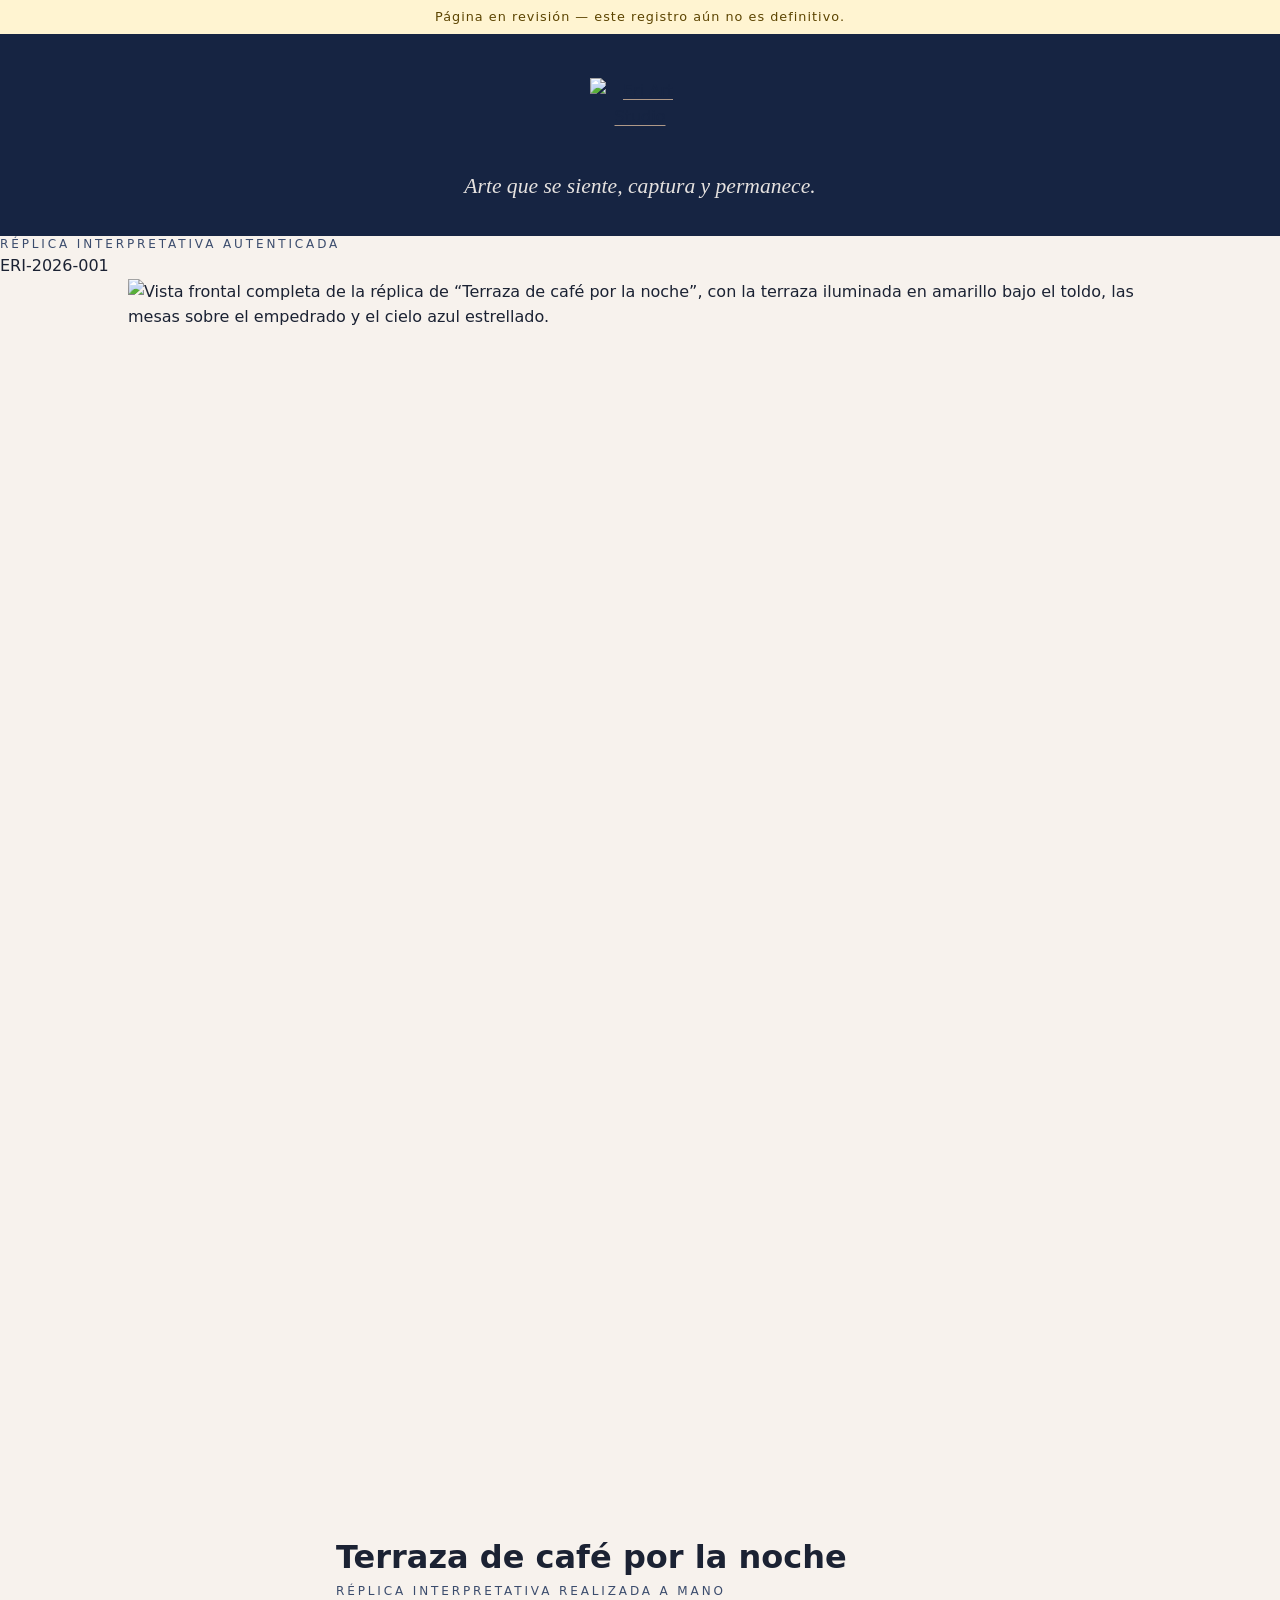
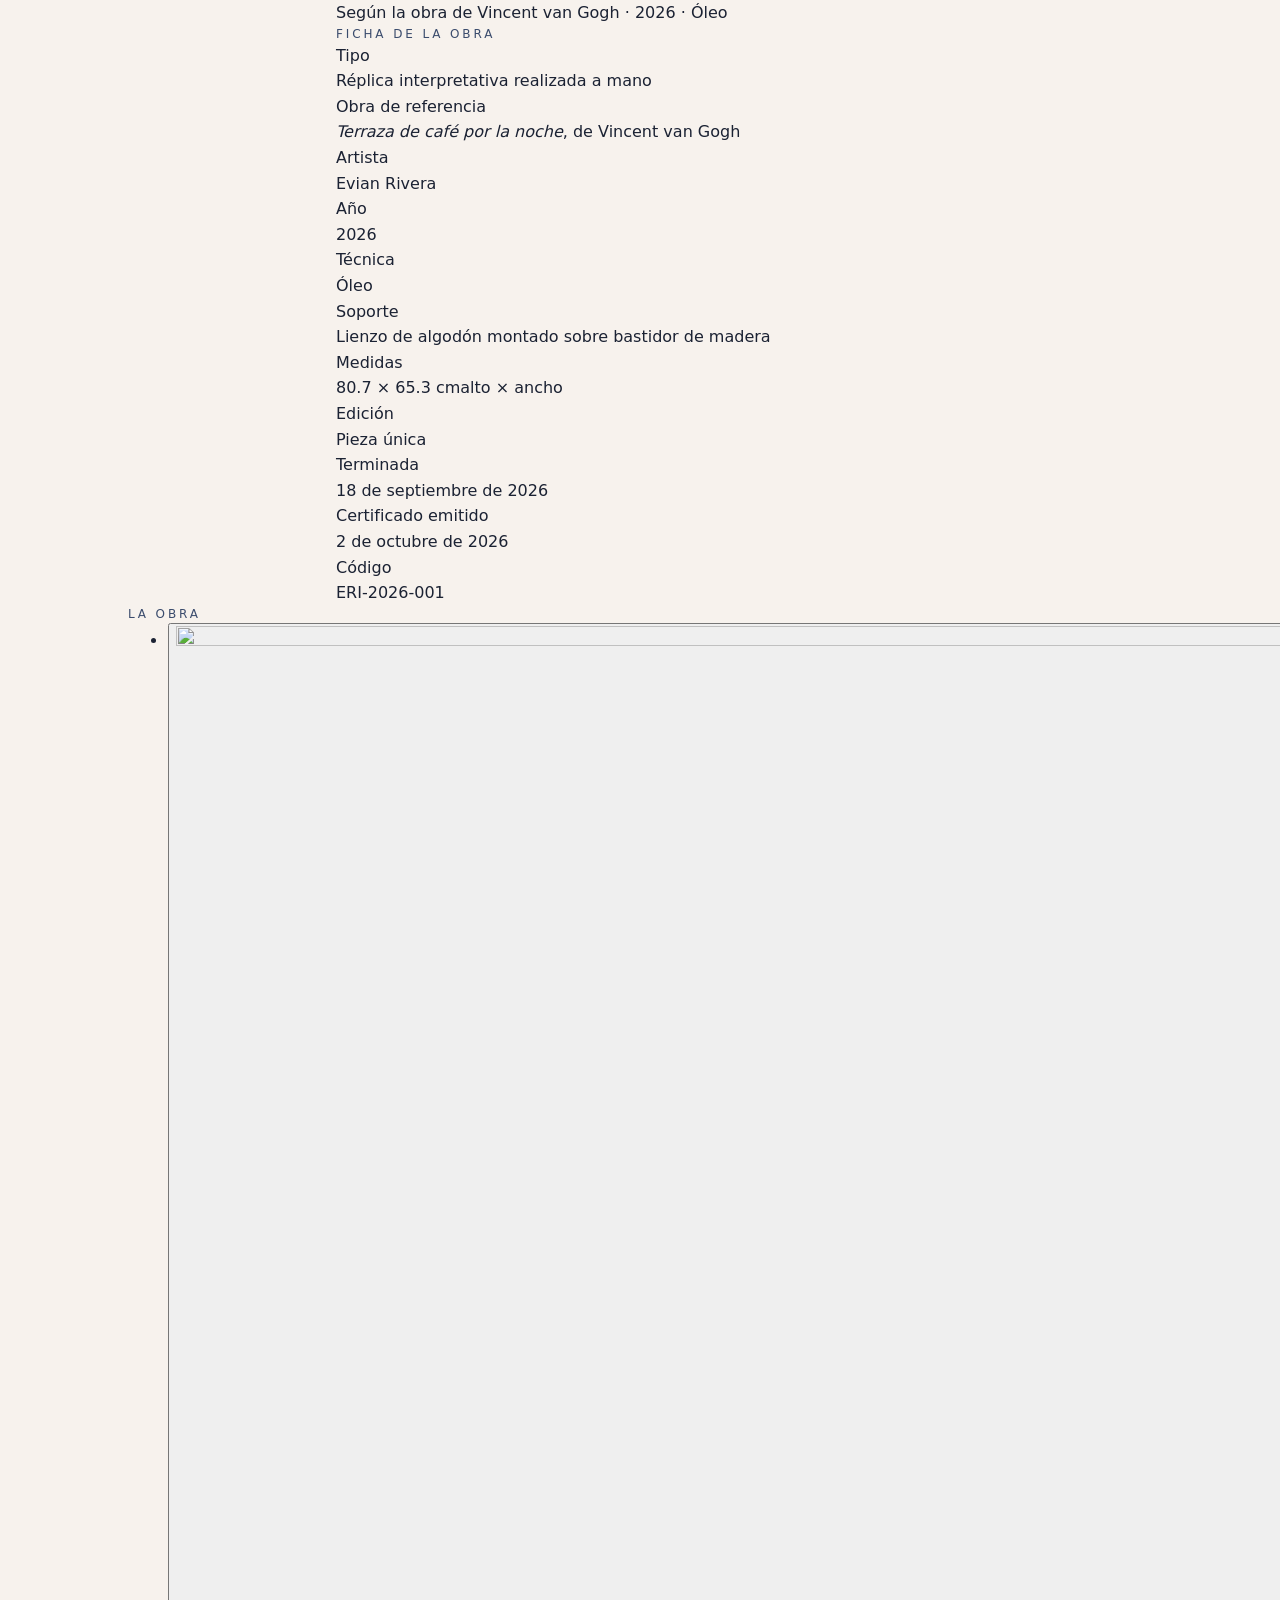
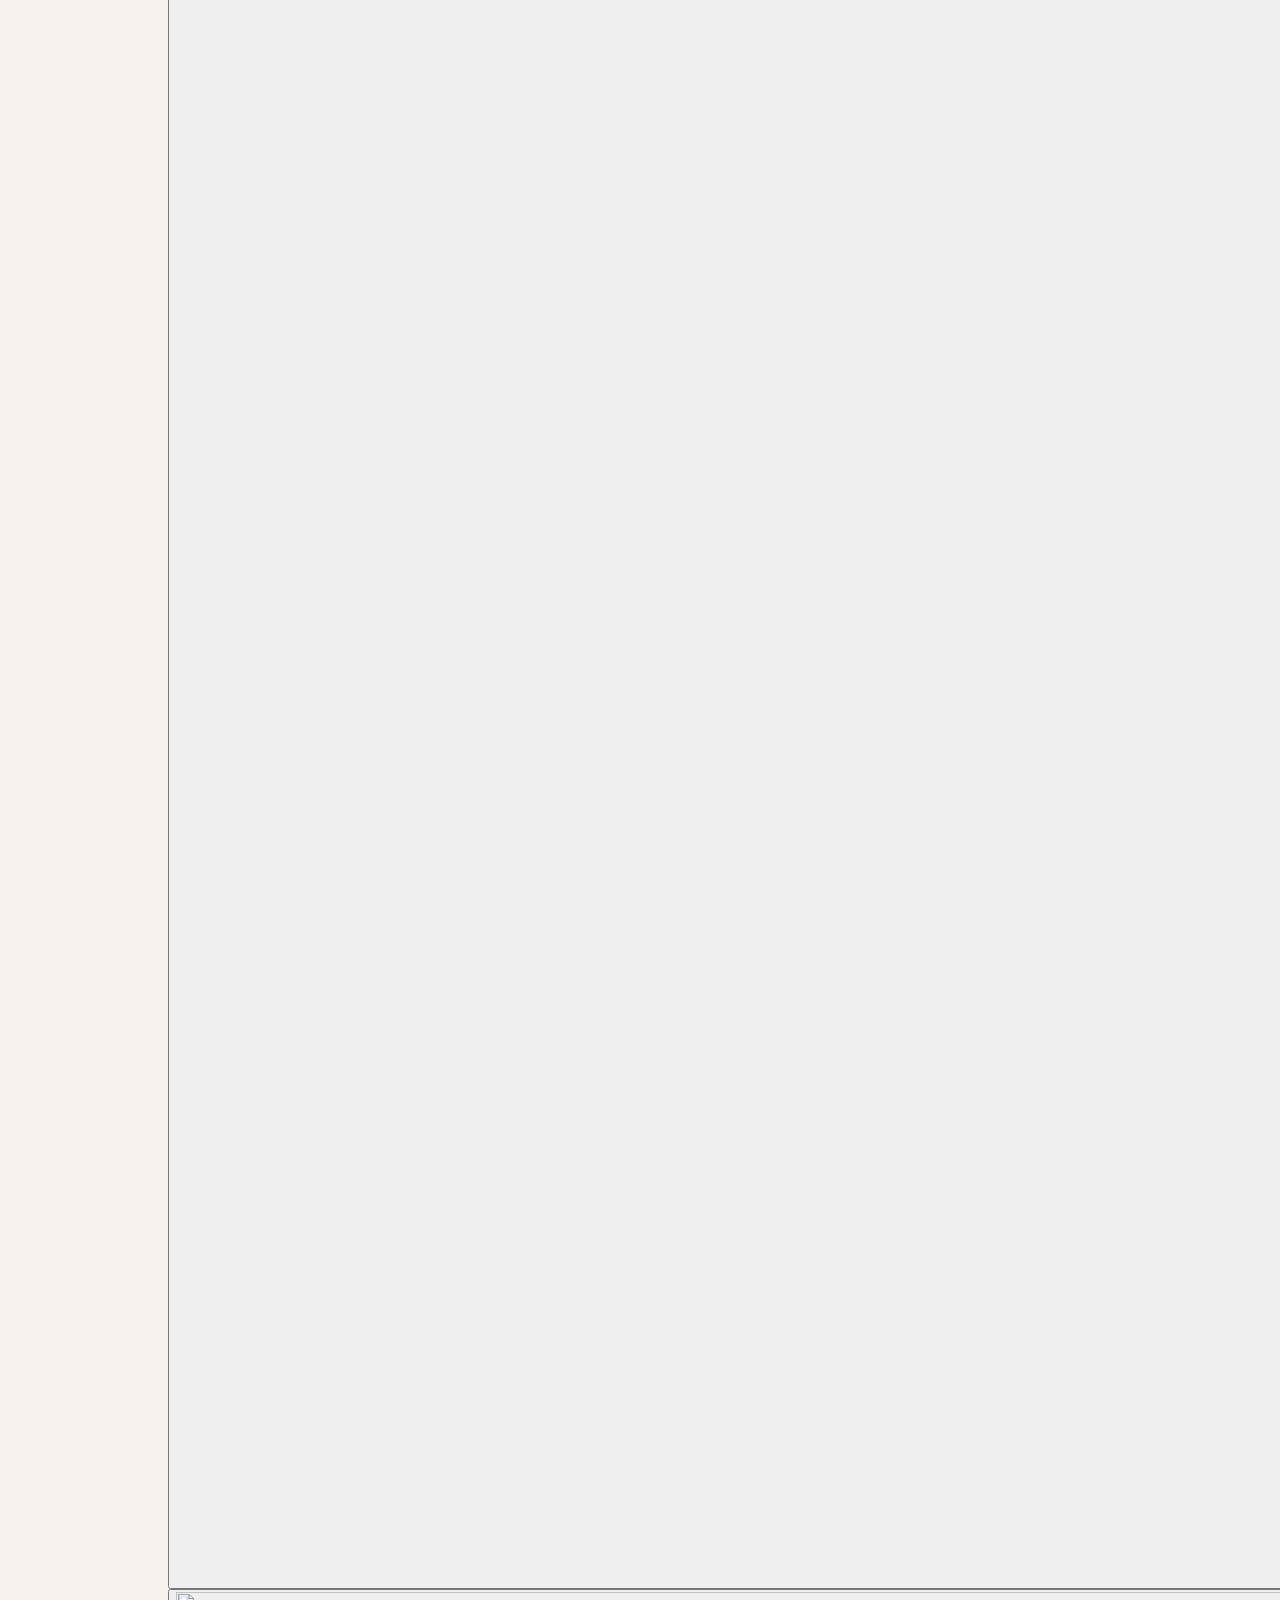
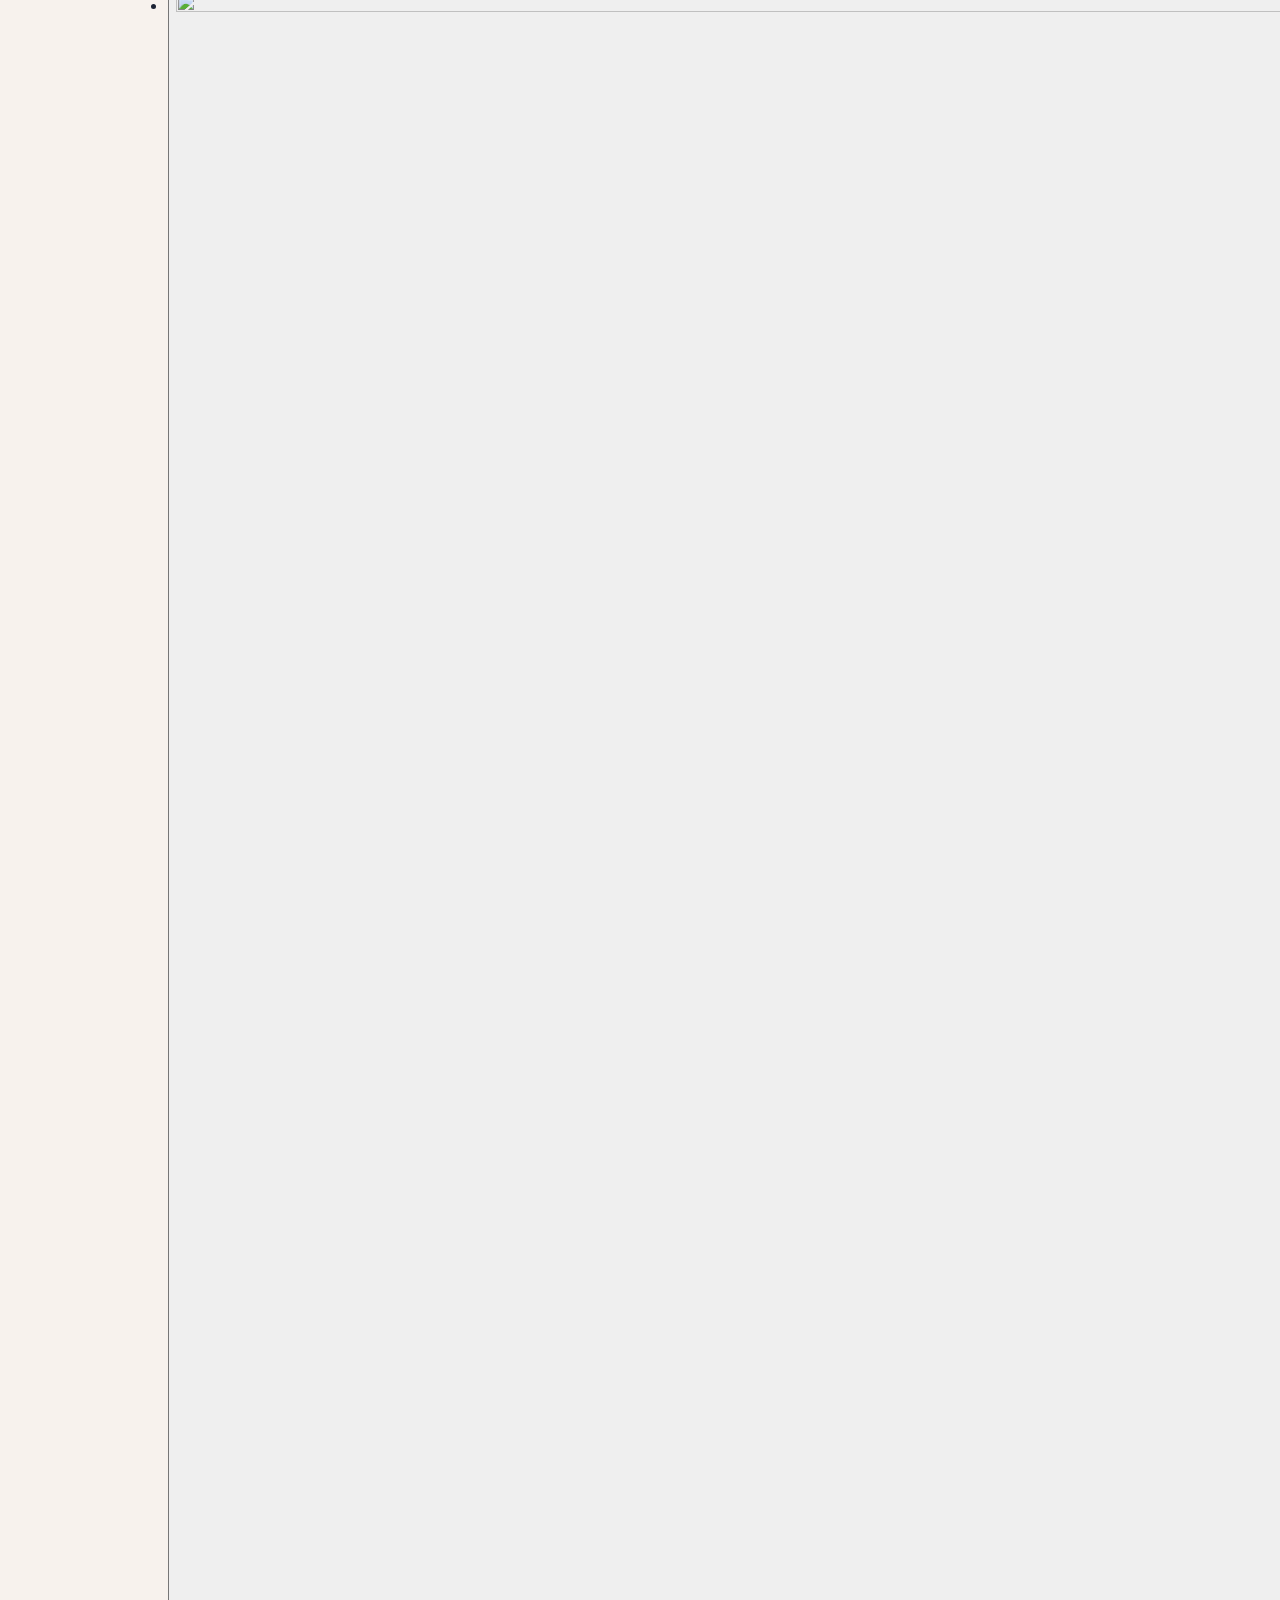
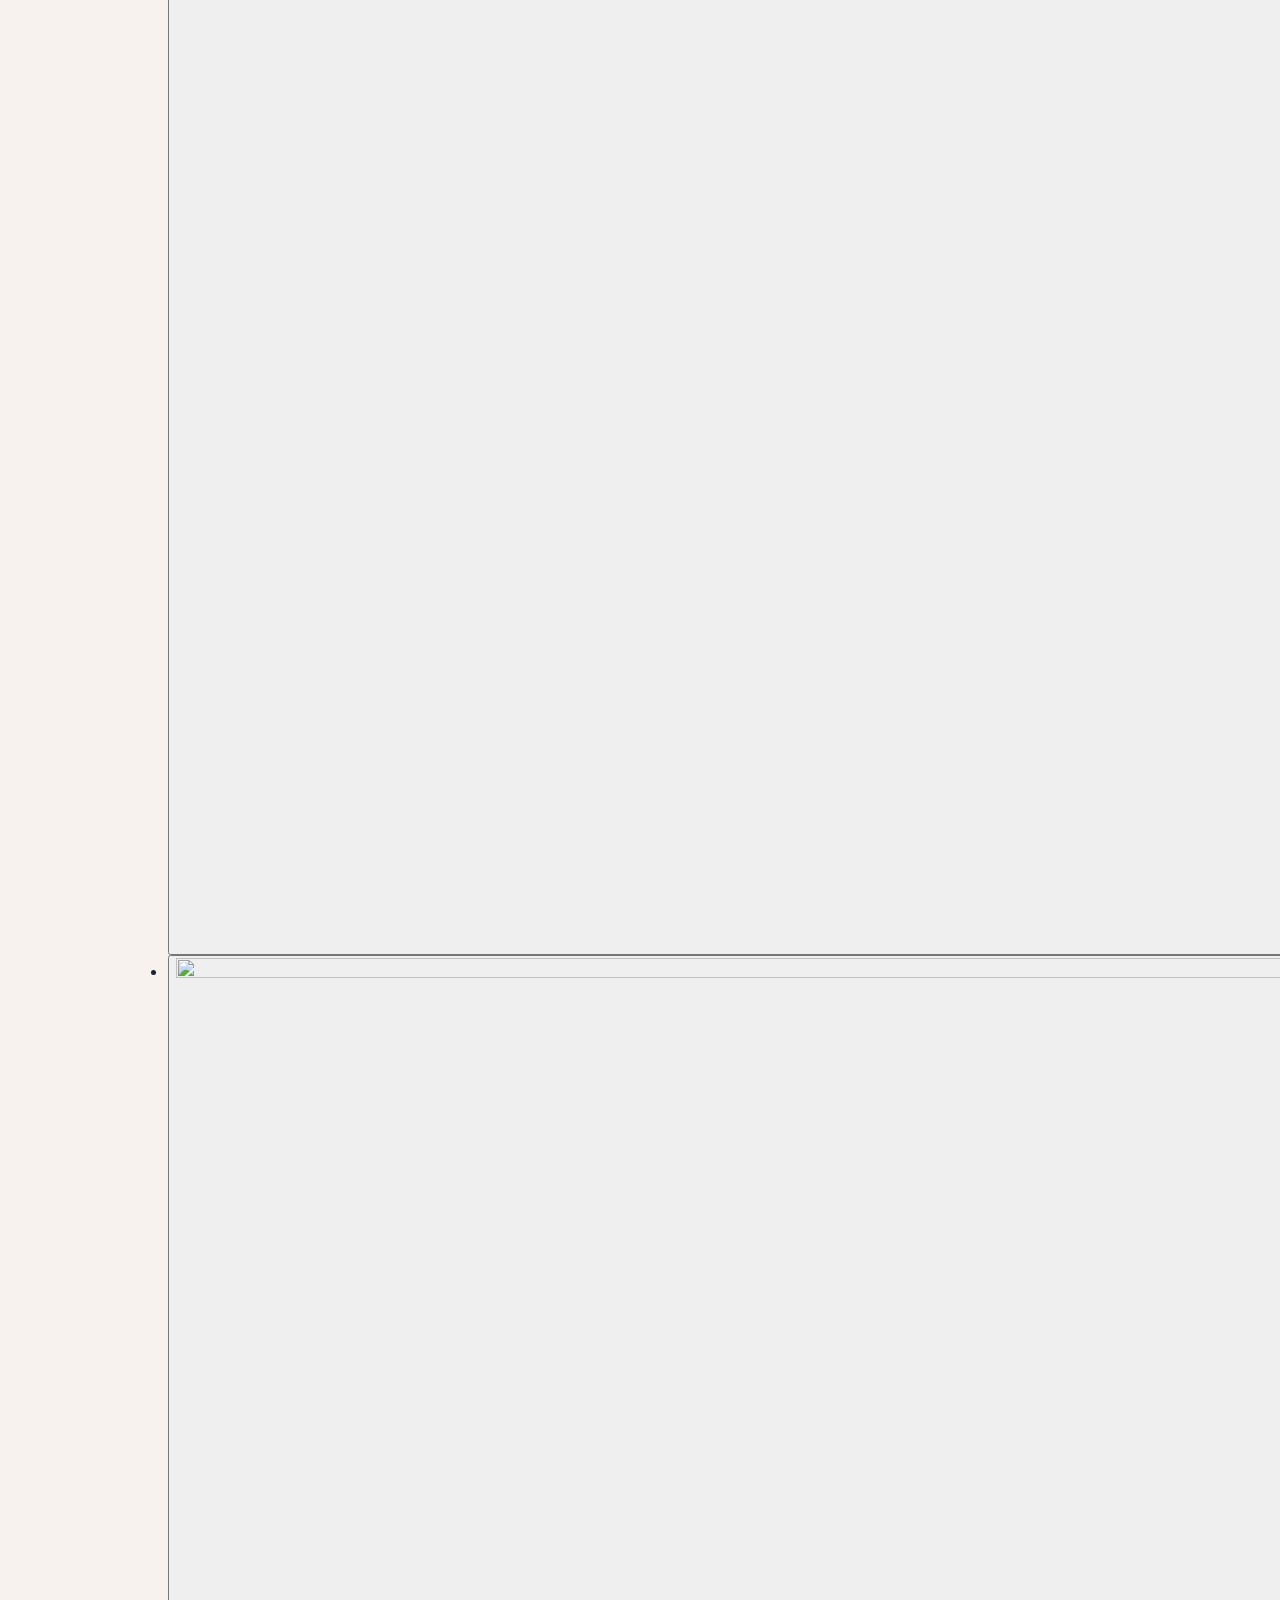
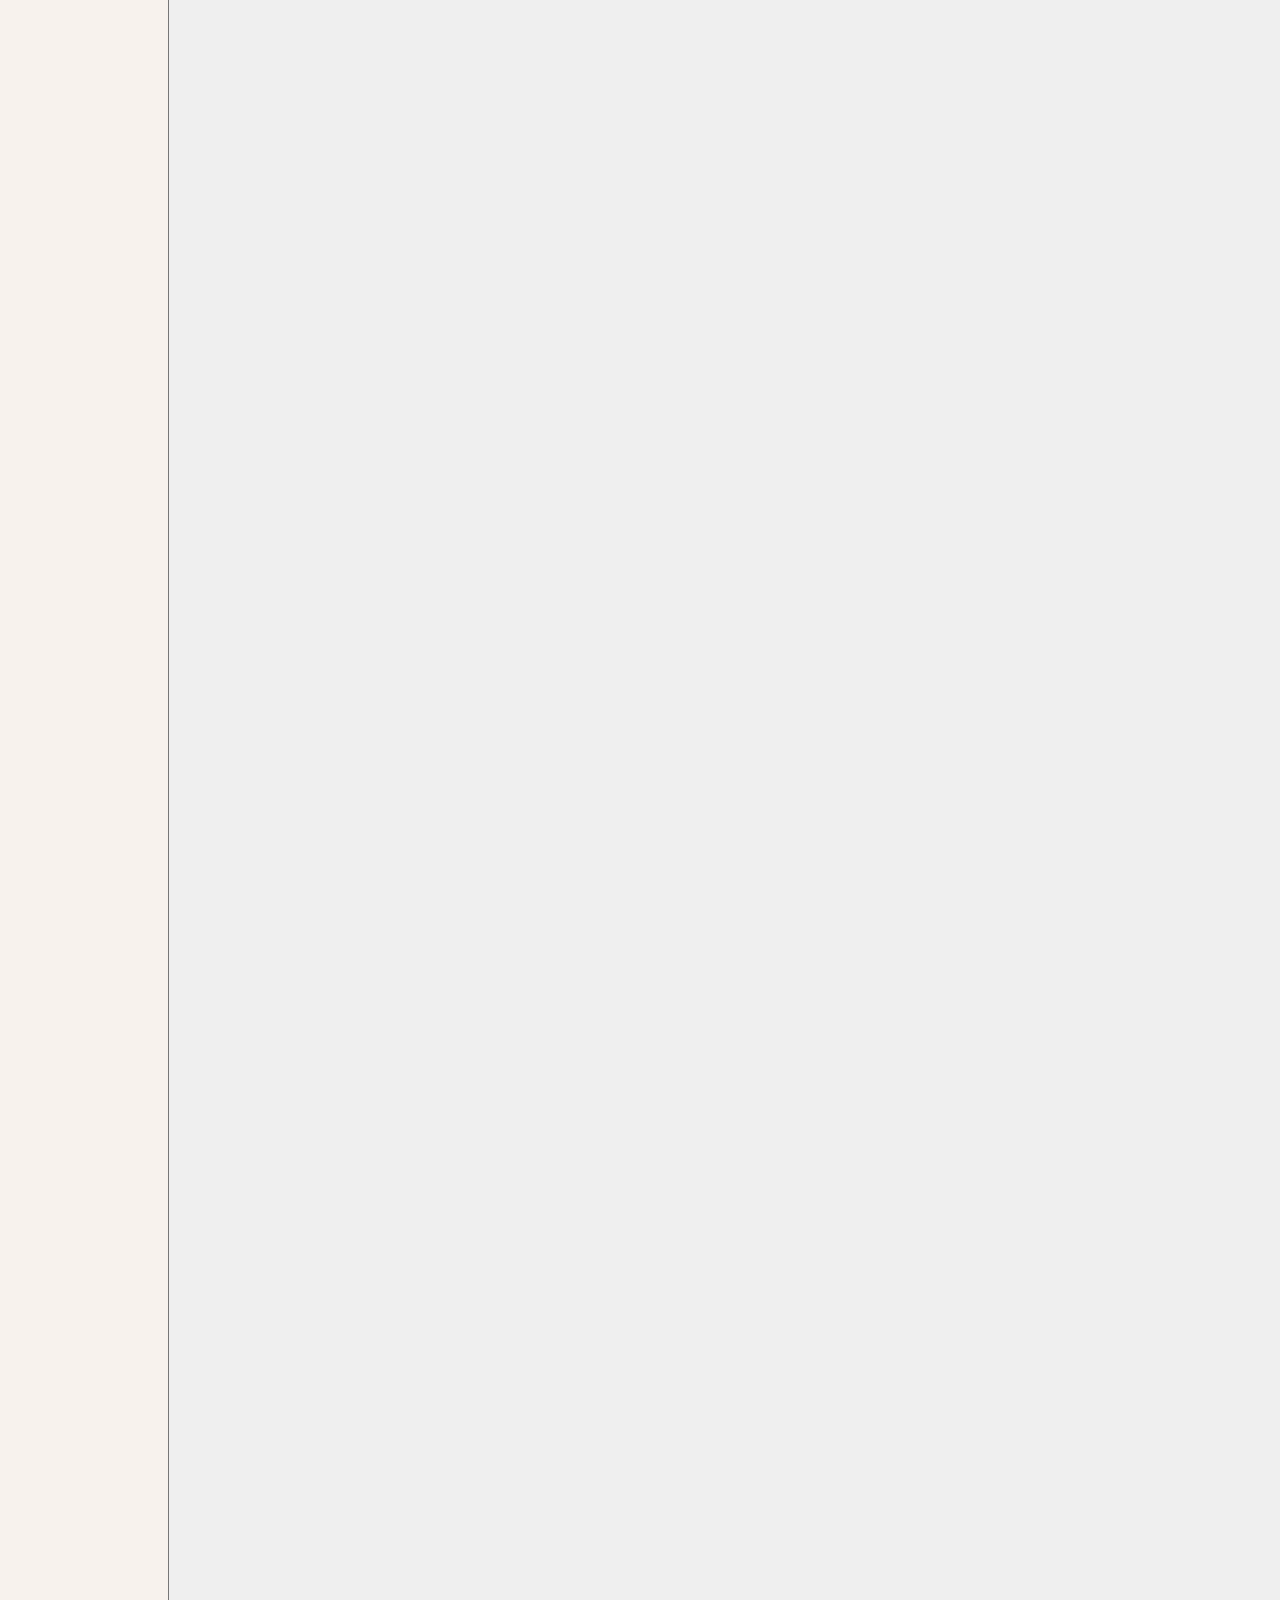
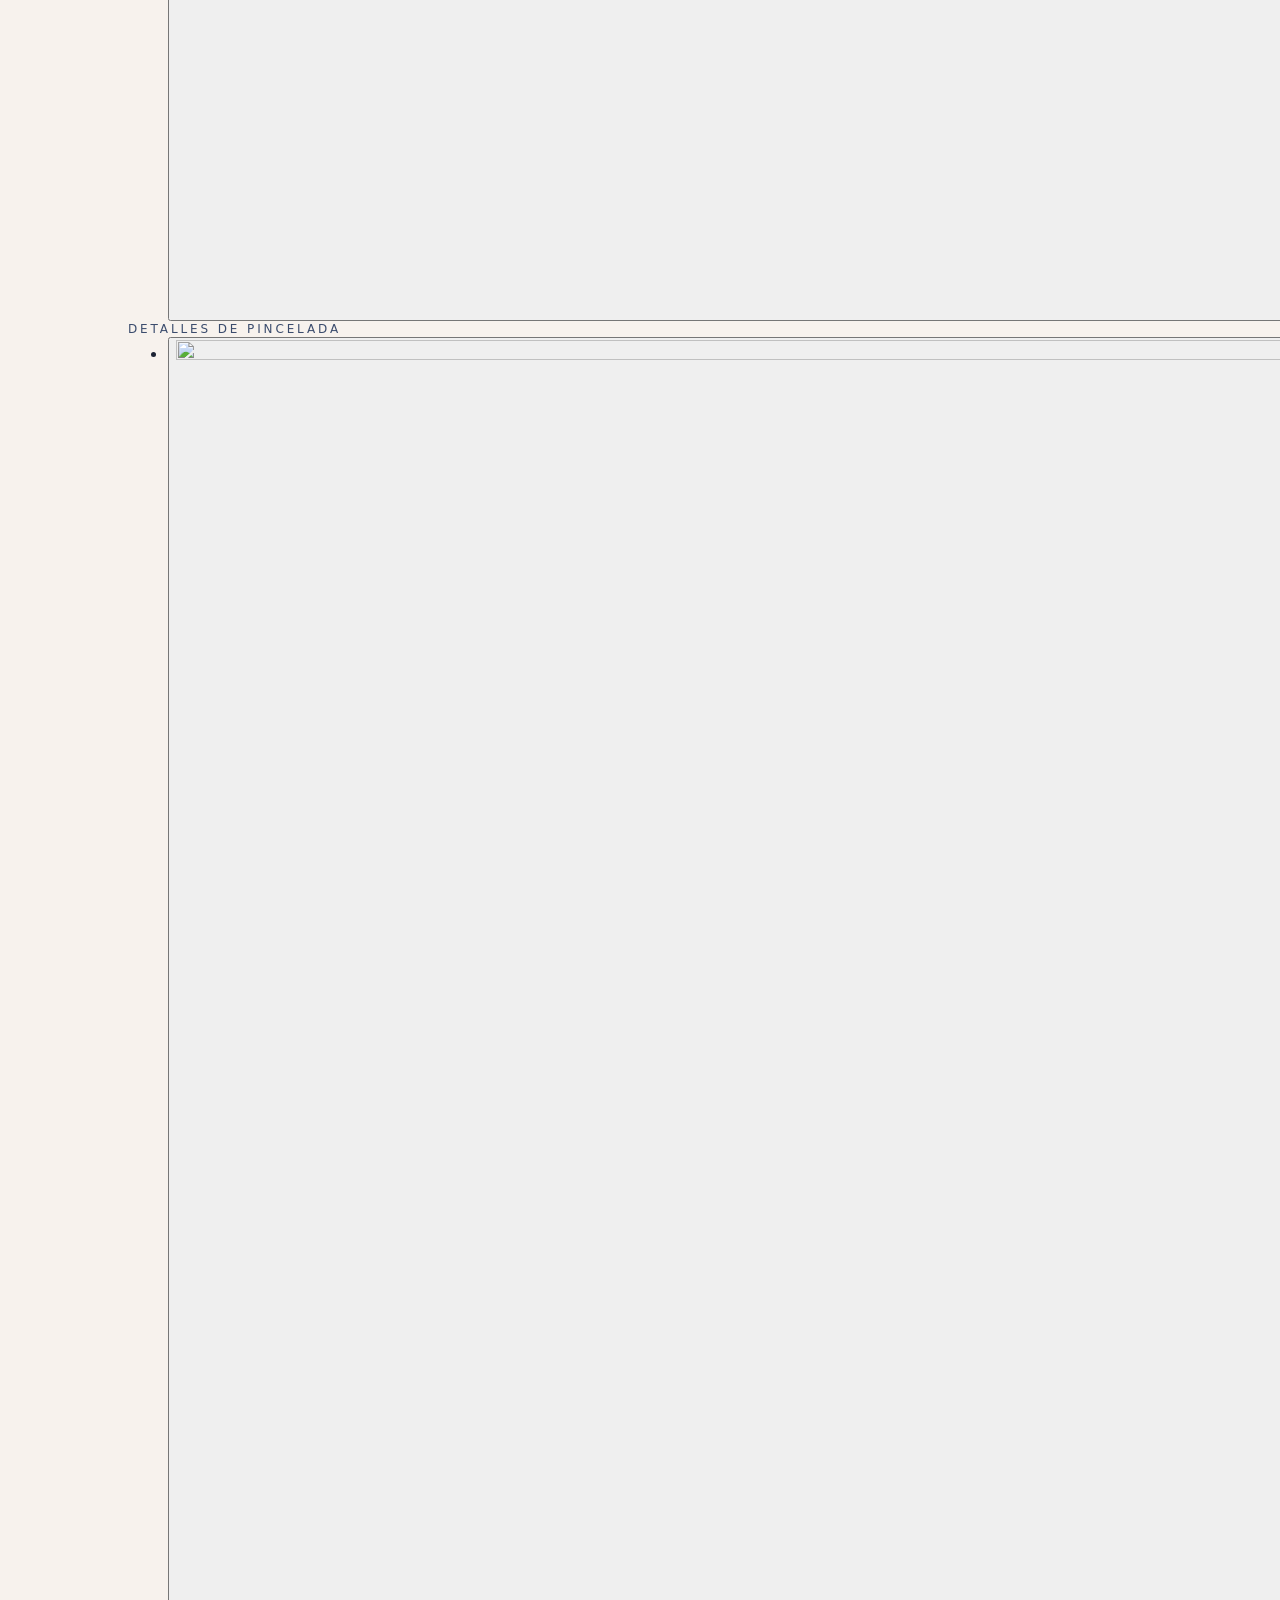
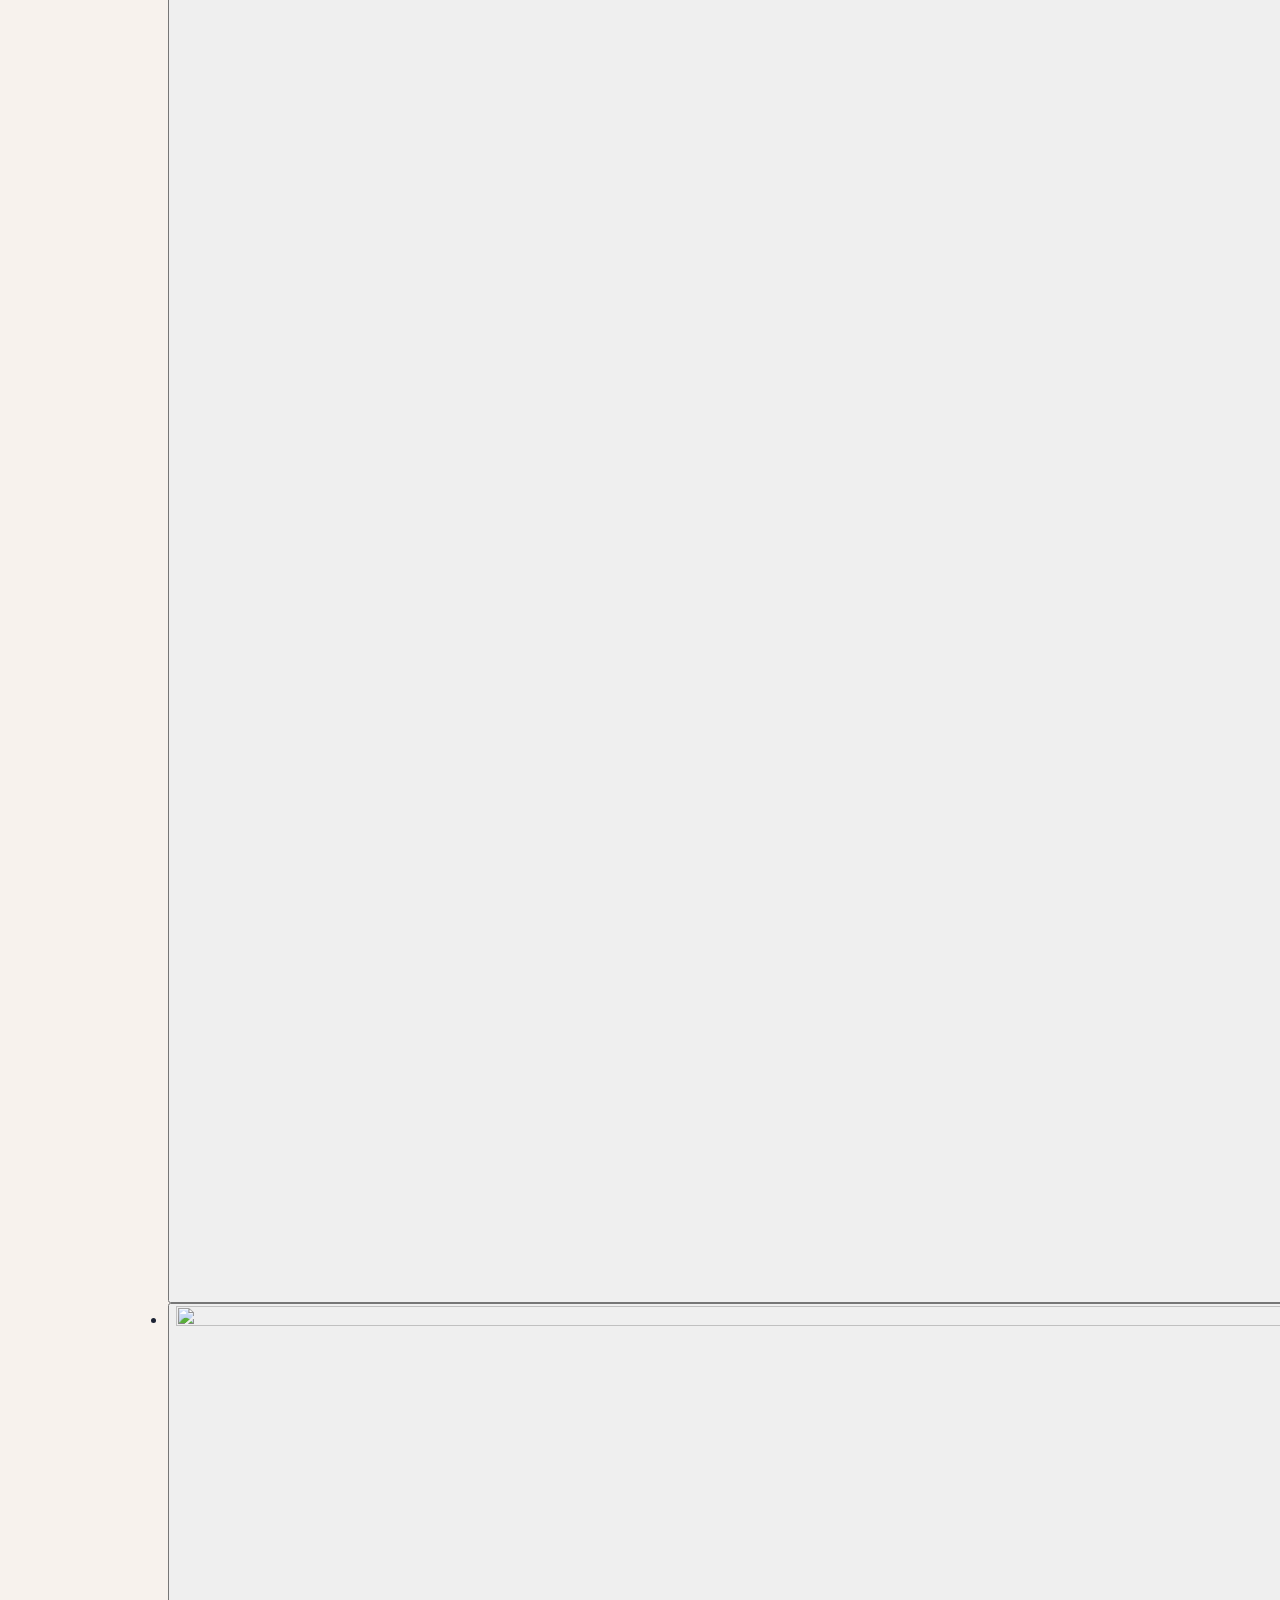
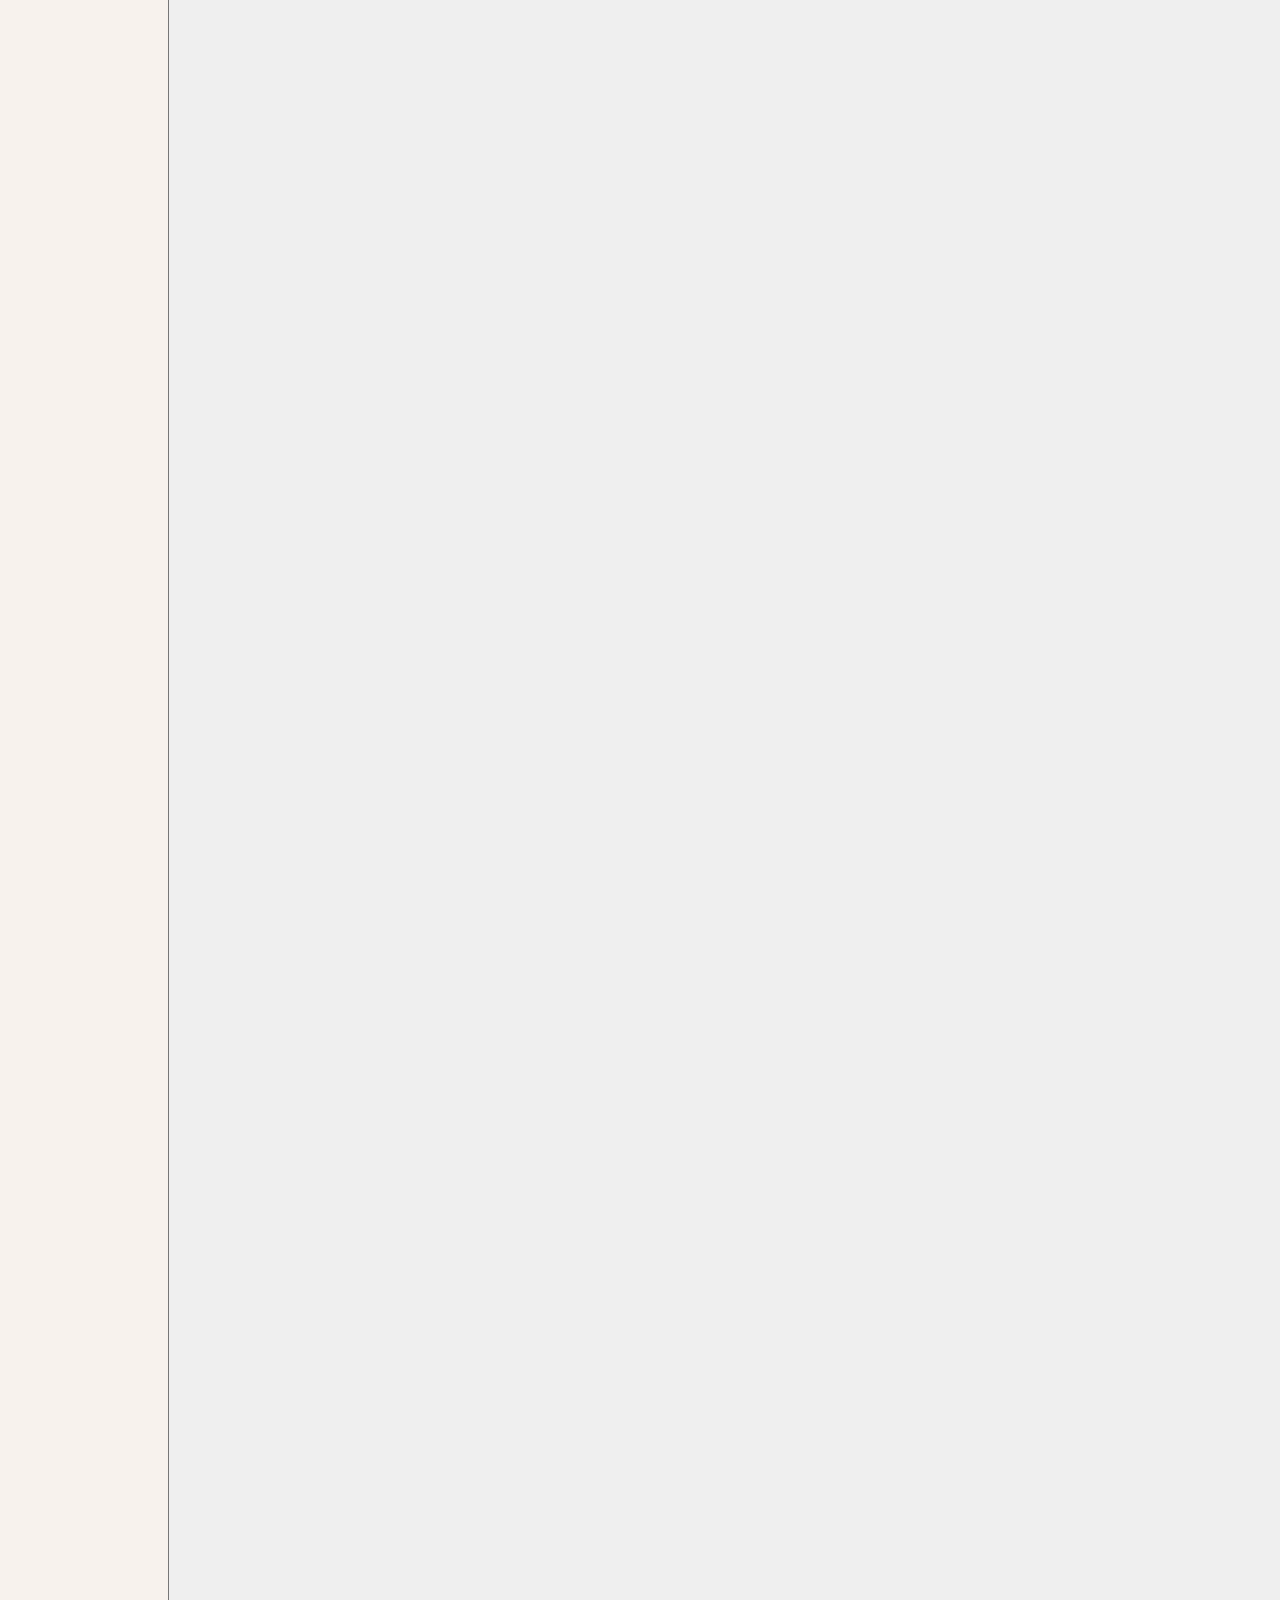
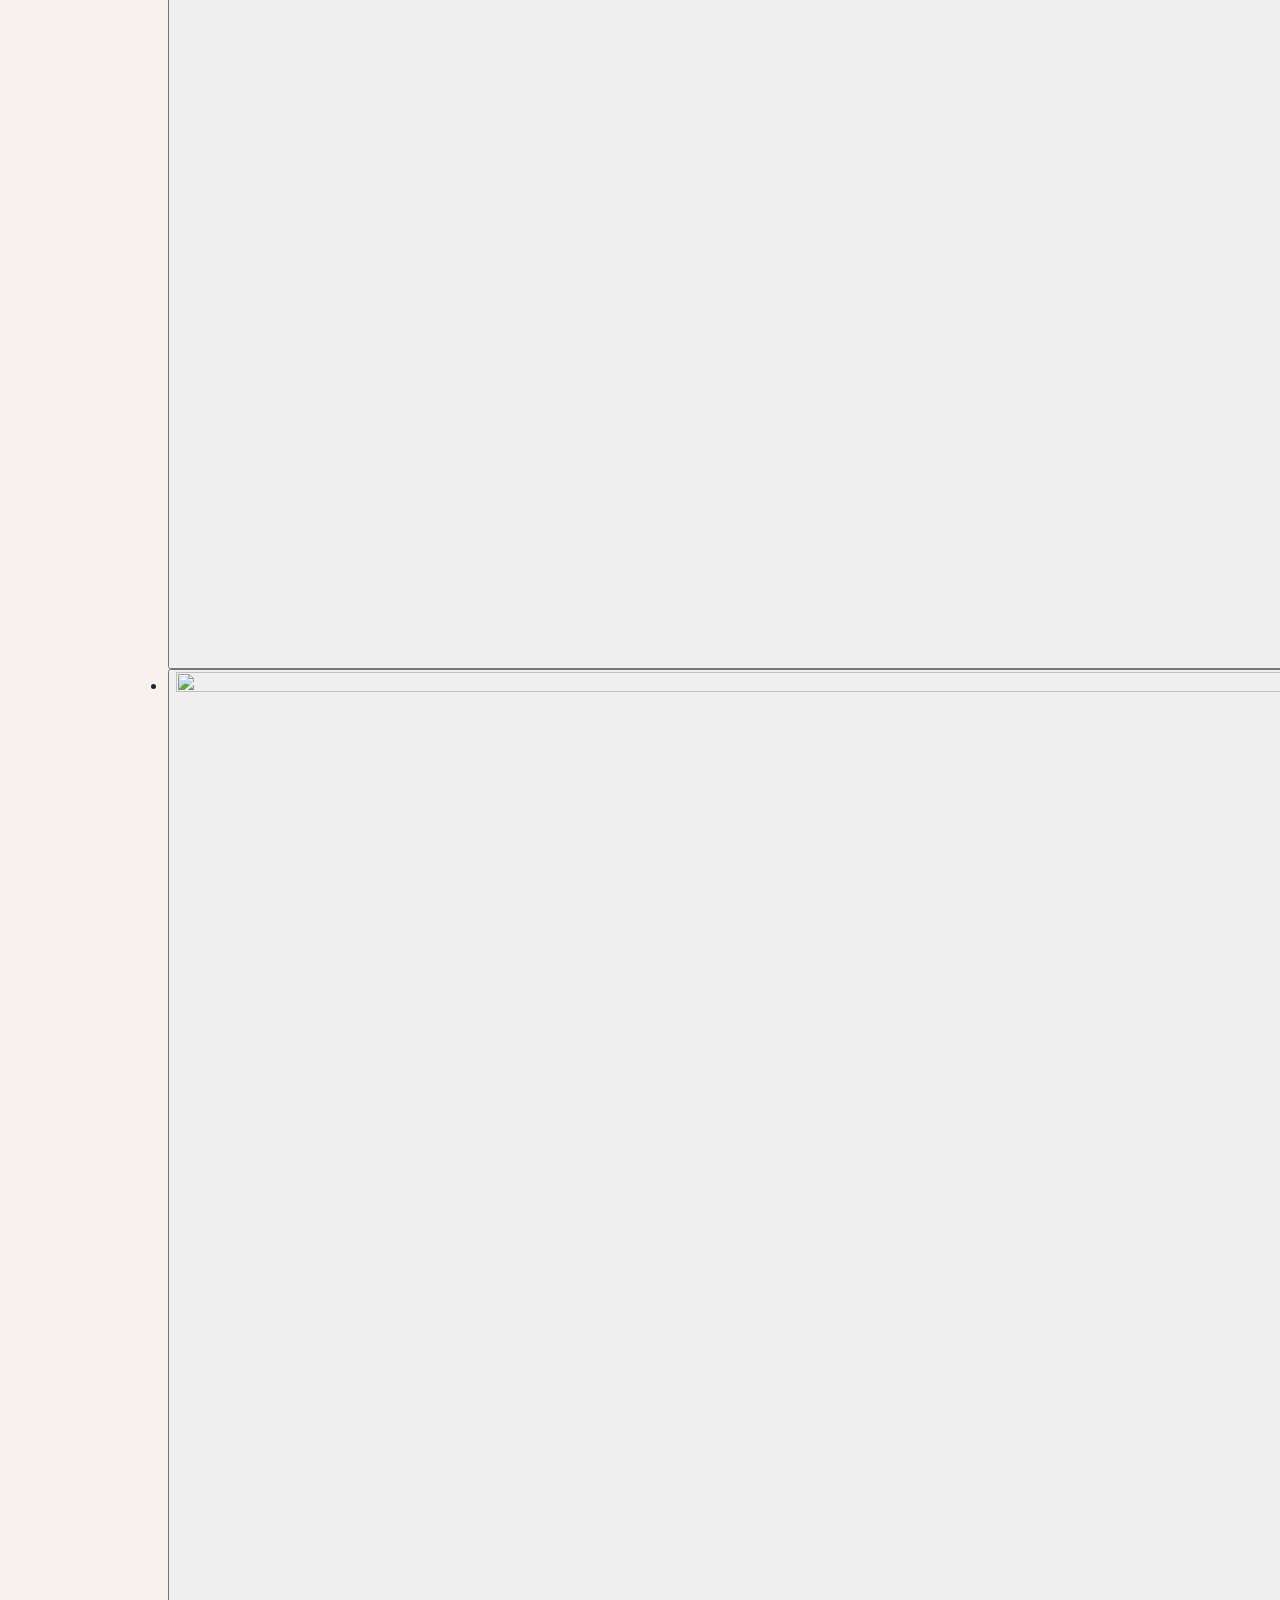
==== commit dc997e06: "Publicación 2026-10-01 21:45: ERI-2026-001" ====
--- a/ERI-2026-001/index.html
+++ b/ERI-2026-001/index.html
@@ -1,4 +1,4 @@
-<!DOCTYPE html><html lang="es-MX"><head><meta charset="utf-8"><meta name="viewport" content="width=device-width, initial-scale=1"><title>Terraza de café por la noche — réplica interpretativa · Eri Art Studio</title><meta name="description" content="Registro de autenticidad de «Terraza de café por la noche» (réplica interpretativa realizada a mano), 2026, Óleo. Código ERI-2026-001."><meta name="robots" content="noindex, nofollow"><link rel="canonical" href="https://eriartstudio.github.io/certificados/ERI-2026-001/"><meta name="theme-color" content="#162442"><link rel="icon" href="/certificados/marca/favicon.png" type="image/png"><meta property="og:type" content="website"><meta property="og:site_name" content="Eri Art Studio"><meta property="og:title" content="Terraza de café por la noche — réplica interpretativa · Eri Art Studio"><meta property="og:description" content="Registro de autenticidad de «Terraza de café por la noche» (réplica interpretativa realizada a mano), 2026, Óleo. Código ERI-2026-001."><meta property="og:image" content="https://eriartstudio.github.io/certificados/_astro/principal.MwEC3tVy_Z1V87RD.jpg"><meta property="og:url" content="https://eriartstudio.github.io/certificados/ERI-2026-001/"><meta name="twitter:card" content="summary_large_image"><style>@font-face{font-family:Cormorant Garamond;font-style:normal;font-display:swap;font-weight:400;src:url(/certificados/_astro/cormorant-garamond-latin-400-normal.B-1hWBU7.woff2)format("woff2"),url(/certificados/_astro/cormorant-garamond-latin-400-normal.B7YtguxJ.woff)format("woff")}@font-face{font-family:Cormorant Garamond;font-style:italic;font-display:swap;font-weight:400;src:url(/certificados/_astro/cormorant-garamond-latin-400-italic.Dc_OZ8oc.woff2)format("woff2"),url(/certificados/_astro/cormorant-garamond-latin-400-italic.BLh7T8o8.woff)format("woff")}@font-face{font-family:Cormorant Garamond;font-style:normal;font-display:swap;font-weight:500;src:url(/certificados/_astro/cormorant-garamond-latin-500-normal.BsRWmXhO.woff2)format("woff2"),url(/certificados/_astro/cormorant-garamond-latin-500-normal.zIXX3Q-H.woff)format("woff")}@font-face{font-family:Jost;font-style:normal;font-display:swap;font-weight:400;src:url(/certificados/_astro/jost-latin-400-normal.q-RKOgPK.woff2)format("woff2"),url(/certificados/_astro/jost-latin-400-normal.C7S-3Ky6.woff)format("woff")}@font-face{font-family:Jost;font-style:normal;font-display:swap;font-weight:500;src:url(/certificados/_astro/jost-latin-500-normal.41lBe9I9.woff2)format("woff2"),url(/certificados/_astro/jost-latin-500-normal.B-AtzreL.woff)format("woff")}:root{--marino:#162442;--azul-logo:#203e72;--pizarra:#3b4c6d;--marfil:#f7f2ed;--crema:#efe7e1;--arena:#af9988;--piedra:#99918c;--champagne:#b8a37e;--tinta:#1b2233;--linea:color-mix(in srgb, var(--arena) 45%, transparent);--serif:"Cormorant Garamond", Georgia, "Times New Roman", serif;--sans:"Jost", system-ui, -apple-system, "Segoe UI", sans-serif;--t-etiqueta:.75rem;--t-dato:1rem;--t-cuerpo:1.25rem;--t-titulo:clamp(2.1rem, 7vw, 3.4rem);--t-subtitulo:clamp(1.15rem, 3.5vw, 1.35rem);--espaciado-etiqueta:.24em;--margen:clamp(1.25rem, 5vw, 2.5rem);--seccion:clamp(2.5rem, 8vw, 4.5rem);--ancho-texto:38rem;--ancho-max:64rem;--transicion:.22s ease}@media (prefers-reduced-motion:reduce){:root{--transicion:0s}}*,:before,:after{box-sizing:border-box}*{margin:0}html{-webkit-text-size-adjust:100%}body{background:var(--marfil);color:var(--tinta);font:400 var(--t-dato) / 1.6 var(--sans);-webkit-font-smoothing:antialiased}img,video{max-width:100%;height:auto;display:block}a{color:var(--marino);text-decoration-color:var(--arena);text-underline-offset:.2em}a:hover{text-decoration-color:currentColor}button{font:inherit;color:inherit;cursor:pointer}:focus-visible{outline:2px solid var(--azul-logo);outline-offset:3px}.visualmente-oculto{clip-path:inset(50%);white-space:nowrap;width:1px;height:1px;overflow:hidden;position:absolute!important}.saltar{z-index:10;background:var(--marfil);color:var(--marino);padding:.5rem 1rem;position:absolute;top:-4rem;left:1rem}.saltar:focus{top:1rem}.etiqueta{font:500 var(--t-etiqueta) / 1.4 var(--sans);letter-spacing:var(--espaciado-etiqueta);text-transform:uppercase;color:var(--pizarra)}.contenedor{width:min(100% - 2 * var(--margen), var(--ancho-max));margin-inline:auto}.contenedor-texto{width:min(100% - 2 * var(--margen), var(--ancho-texto));margin-inline:auto}.aviso-banda{color:#5c4400;text-align:center;font:500 .8rem/1.4 var(--sans);letter-spacing:.08em;padding:.5rem var(--margen);background:#fff4d1}@media (prefers-reduced-motion:no-preference){.aparece{animation:.6s both aparece}@keyframes aparece{0%{opacity:0;transform:translateY(6px)}}}
+<!DOCTYPE html><html lang="es-MX"><head><meta charset="utf-8"><meta name="viewport" content="width=device-width, initial-scale=1"><title>Terraza de café por la noche — réplica interpretativa · Eri Art Studio</title><meta name="description" content="Registro de autenticidad de «Terraza de café por la noche» (réplica interpretativa realizada a mano), 2026, óleo. Código ERI-2026-001."><meta name="robots" content="noindex, nofollow"><link rel="canonical" href="https://eriartstudio.github.io/certificados/ERI-2026-001/"><meta name="theme-color" content="#162442"><link rel="icon" href="/certificados/marca/favicon.png" type="image/png"><meta property="og:type" content="website"><meta property="og:site_name" content="Eri Art Studio"><meta property="og:title" content="Terraza de café por la noche — réplica interpretativa · Eri Art Studio"><meta property="og:description" content="Registro de autenticidad de «Terraza de café por la noche» (réplica interpretativa realizada a mano), 2026, óleo. Código ERI-2026-001."><meta property="og:image" content="https://eriartstudio.github.io/certificados/_astro/principal.MwEC3tVy_Z1V87RD.jpg"><meta property="og:url" content="https://eriartstudio.github.io/certificados/ERI-2026-001/"><meta name="twitter:card" content="summary_large_image"><style>@font-face{font-family:Cormorant Garamond;font-style:normal;font-display:swap;font-weight:400;src:url(/certificados/_astro/cormorant-garamond-latin-400-normal.B-1hWBU7.woff2)format("woff2"),url(/certificados/_astro/cormorant-garamond-latin-400-normal.B7YtguxJ.woff)format("woff")}@font-face{font-family:Cormorant Garamond;font-style:italic;font-display:swap;font-weight:400;src:url(/certificados/_astro/cormorant-garamond-latin-400-italic.Dc_OZ8oc.woff2)format("woff2"),url(/certificados/_astro/cormorant-garamond-latin-400-italic.BLh7T8o8.woff)format("woff")}@font-face{font-family:Cormorant Garamond;font-style:normal;font-display:swap;font-weight:500;src:url(/certificados/_astro/cormorant-garamond-latin-500-normal.BsRWmXhO.woff2)format("woff2"),url(/certificados/_astro/cormorant-garamond-latin-500-normal.zIXX3Q-H.woff)format("woff")}@font-face{font-family:Jost;font-style:normal;font-display:swap;font-weight:400;src:url(/certificados/_astro/jost-latin-400-normal.q-RKOgPK.woff2)format("woff2"),url(/certificados/_astro/jost-latin-400-normal.C7S-3Ky6.woff)format("woff")}@font-face{font-family:Jost;font-style:normal;font-display:swap;font-weight:500;src:url(/certificados/_astro/jost-latin-500-normal.41lBe9I9.woff2)format("woff2"),url(/certificados/_astro/jost-latin-500-normal.B-AtzreL.woff)format("woff")}:root{--marino:#162442;--azul-logo:#203e72;--pizarra:#3b4c6d;--marfil:#f7f2ed;--crema:#efe7e1;--arena:#af9988;--piedra:#99918c;--champagne:#b8a37e;--tinta:#1b2233;--linea:color-mix(in srgb, var(--arena) 45%, transparent);--serif:"Cormorant Garamond", Georgia, "Times New Roman", serif;--sans:"Jost", system-ui, -apple-system, "Segoe UI", sans-serif;--t-etiqueta:.75rem;--t-dato:1rem;--t-cuerpo:1.25rem;--t-titulo:clamp(2.1rem, 7vw, 3.4rem);--t-subtitulo:clamp(1.15rem, 3.5vw, 1.35rem);--espaciado-etiqueta:.24em;--margen:clamp(1.25rem, 5vw, 2.5rem);--seccion:clamp(2.5rem, 8vw, 4.5rem);--ancho-texto:38rem;--ancho-max:64rem;--transicion:.22s ease}@media (prefers-reduced-motion:reduce){:root{--transicion:0s}}*,:before,:after{box-sizing:border-box}*{margin:0}html{-webkit-text-size-adjust:100%}body{background:var(--marfil);color:var(--tinta);font:400 var(--t-dato) / 1.6 var(--sans);-webkit-font-smoothing:antialiased}img,video{max-width:100%;height:auto;display:block}a{color:var(--marino);text-decoration-color:var(--arena);text-underline-offset:.2em}a:hover{text-decoration-color:currentColor}button{font:inherit;color:inherit;cursor:pointer}:focus-visible{outline:2px solid var(--azul-logo);outline-offset:3px}.visualmente-oculto{clip-path:inset(50%);white-space:nowrap;width:1px;height:1px;overflow:hidden;position:absolute!important}.saltar{z-index:10;background:var(--marfil);color:var(--marino);padding:.5rem 1rem;position:absolute;top:-4rem;left:1rem}.saltar:focus{top:1rem}.etiqueta{font:500 var(--t-etiqueta) / 1.4 var(--sans);letter-spacing:var(--espaciado-etiqueta);text-transform:uppercase;color:var(--pizarra)}.contenedor{width:min(100% - 2 * var(--margen), var(--ancho-max));margin-inline:auto}.contenedor-texto{width:min(100% - 2 * var(--margen), var(--ancho-texto));margin-inline:auto}.aviso-banda{color:#5c4400;text-align:center;font:500 .8rem/1.4 var(--sans);letter-spacing:.08em;padding:.5rem var(--margen);background:#fff4d1}@media (prefers-reduced-motion:no-preference){.aparece{animation:.6s both aparece}@keyframes aparece{0%{opacity:0;transform:translateY(6px)}}}
 .encabezado[data-astro-cid-ocp5e6q2]{background:var(--marino);color:var(--marfil);text-align:center;padding:clamp(1.75rem, 6vw, 2.75rem) var(--margen) clamp(1.5rem, 5vw, 2.25rem)}.logo[data-astro-cid-ocp5e6q2]{display:inline-block}.logo[data-astro-cid-ocp5e6q2] img[data-astro-cid-ocp5e6q2]{width:clamp(76px,20vw,100px);height:auto}.eslogan[data-astro-cid-ocp5e6q2]{font:italic 400 var(--t-subtitulo) / 1.3 var(--serif);opacity:.92;margin-top:.85rem}.pie[data-astro-cid-kb2vq6wp]{background:var(--marino);color:#f7f2edd1;text-align:center;padding:2.5rem var(--margen) calc(2.5rem + env(safe-area-inset-bottom));justify-items:center;gap:.7rem;font-size:.85rem;display:grid}.logotipo[data-astro-cid-kb2vq6wp]{width:min(210px,60vw);height:auto;margin-bottom:.5rem}.codigo[data-astro-cid-kb2vq6wp]{letter-spacing:.12em}.oficial[data-astro-cid-kb2vq6wp]{opacity:.85;font-size:.8rem}.oficial[data-astro-cid-kb2vq6wp] strong[data-astro-cid-kb2vq6wp]{color:var(--marfil);font-weight:500}
-</style><link rel="stylesheet" href="/certificados/_astro/index.CiQrIzJL.css"><style>.contacto[data-astro-cid-7b4tjujo]{flex-wrap:wrap;gap:.5rem 1.75rem;padding:0;font-size:1.05rem;list-style:none;display:flex}.contacto[data-astro-cid-7b4tjujo] a[data-astro-cid-7b4tjujo]{padding-block:.4rem;display:inline-block}
-</style></head><body><a class="saltar" href="#contenido">Ir al contenido</a><p class="aviso-banda">Página en revisión — este registro aún no es definitivo.</p><header class="encabezado" data-astro-cid-ocp5e6q2><a href="/certificados/" class="logo" aria-label="Eri Art Studio — inicio" data-astro-cid-ocp5e6q2><img src="/certificados/marca/monograma-er-marfil.png" width="466" height="376" alt="Eri Art Studio" data-astro-cid-ocp5e6q2></a><p class="eslogan" data-astro-cid-ocp5e6q2>Arte que se siente, captura y permanece.</p></header><main id="contenido" data-astro-cid-7tqzxwof><section class="verificacion" aria-label="Verificación de autenticidad" data-astro-cid-ztotyd3t><p class="sello etiqueta" data-estado="publicada" data-astro-cid-ztotyd3t><span class="punto" aria-hidden="true" data-astro-cid-ztotyd3t></span>Réplica interpretativa autenticada</p><p class="codigo" data-astro-cid-ztotyd3t><span class="visualmente-oculto" data-astro-cid-ztotyd3t>Código de la obra: </span>ERI-2026-001</p></section><div class="principal contenedor aparece" data-astro-cid-7tqzxwof><img src="/certificados/_astro/principal.MwEC3tVy_rOnh.webp" srcset="/certificados/_astro/principal.MwEC3tVy_ZNEPk5.webp 480w, /certificados/_astro/principal.MwEC3tVy_Ztu6hN.webp 800w, /certificados/_astro/principal.MwEC3tVy_27YHhs.webp 1200w, /certificados/_astro/principal.MwEC3tVy_Z2l9FVr.webp 1600w, /certificados/_astro/principal.MwEC3tVy_1q6EFl.webp 2000w" alt="Vista frontal completa de la réplica de Terraza de café por la noche, con la terraza iluminada en amarillo bajo el toldo, las mesas sobre el empedrado y el cielo azul estrellado." sizes="(min-width: 64rem) 64rem, calc(100vw - 2.5rem)" loading="eager" fetchpriority="high" data-astro-cid-7tqzxwof="true" decoding="async" width="2091" height="2560"></div><div class="titulo contenedor-texto" data-astro-cid-7tqzxwof><h1 data-astro-cid-7tqzxwof>Terraza de café por la noche</h1><p class="tipo etiqueta" data-astro-cid-7tqzxwof>Réplica interpretativa realizada a mano</p><p class="sub" data-astro-cid-7tqzxwof>Según la obra de Vincent van Gogh · 2026 · Óleo</p></div><section class="seccion" aria-labelledby="ficha-t" data-astro-cid-mbuwc6bn><div class="contenedor-texto" data-astro-cid-mbuwc6bn><h2 class="etiqueta" id="ficha-t" data-astro-cid-mbuwc6bn>Ficha de la obra</h2><dl class="ficha" data-astro-cid-jt7r42xn><div class="fila" data-astro-cid-jt7r42xn><dt data-astro-cid-jt7r42xn>Tipo</dt><dd data-astro-cid-jt7r42xn>Réplica interpretativa realizada a mano</dd></div><div class="fila" data-astro-cid-jt7r42xn><dt data-astro-cid-jt7r42xn>Obra de referencia</dt><dd data-astro-cid-jt7r42xn>Terraza de café por la noche, de Vincent van Gogh</dd></div><div class="fila" data-astro-cid-jt7r42xn><dt data-astro-cid-jt7r42xn>Artista</dt><dd data-astro-cid-jt7r42xn>Evian Rivera</dd></div><div class="fila" data-astro-cid-jt7r42xn><dt data-astro-cid-jt7r42xn>Año</dt><dd data-astro-cid-jt7r42xn>2026</dd></div><div class="fila" data-astro-cid-jt7r42xn><dt data-astro-cid-jt7r42xn>Técnica</dt><dd data-astro-cid-jt7r42xn>Óleo</dd></div><div class="fila" data-astro-cid-jt7r42xn><dt data-astro-cid-jt7r42xn>Soporte</dt><dd data-astro-cid-jt7r42xn>Lienzo de algodón montado sobre bastidor de madera</dd></div><div class="fila" data-astro-cid-jt7r42xn><dt data-astro-cid-jt7r42xn>Medidas</dt><dd data-astro-cid-jt7r42xn>80.7 × 65.3 cm<span class="extra" data-astro-cid-jt7r42xn>alto × ancho</span></dd></div><div class="fila" data-astro-cid-jt7r42xn><dt data-astro-cid-jt7r42xn>Edición</dt><dd data-astro-cid-jt7r42xn>Pieza única</dd></div><div class="fila" data-astro-cid-jt7r42xn><dt data-astro-cid-jt7r42xn>Terminada</dt><dd data-astro-cid-jt7r42xn>18 de septiembre de 2026</dd></div><div class="fila" data-astro-cid-jt7r42xn><dt data-astro-cid-jt7r42xn>Certificado emitido</dt><dd data-astro-cid-jt7r42xn>2 de octubre de 2026</dd></div><div class="fila" data-astro-cid-jt7r42xn><dt data-astro-cid-jt7r42xn>Código</dt><dd data-astro-cid-jt7r42xn>ERI-2026-001</dd></div></dl></div></section><section class="seccion" aria-labelledby="galeria-t" data-astro-cid-mbuwc6bn><div class="contenedor" data-astro-cid-mbuwc6bn><h2 class="etiqueta" id="galeria-t" data-astro-cid-mbuwc6bn>La obra</h2><div class="galeria" data-galeria data-astro-cid-pd4bmjx6><ul class="rejilla" role="list" data-astro-cid-pd4bmjx6><li data-astro-cid-pd4bmjx6><button type="button" class="miniatura" data-i="0" data-src="/certificados/_astro/img_0252.BbA9EMLV_ZyHEUW.webp" data-w="2000" data-h="2481" data-alt="La réplica completa colgada sobre una pared blanca, vista de frente." aria-label="Ampliar imagen 1 de 2: La réplica completa colgada sobre una pared blanca, vista de frente." data-astro-cid-pd4bmjx6><img src="/certificados/_astro/img_0252.BbA9EMLV_2bDykv.webp" srcset="/certificados/_astro/img_0252.BbA9EMLV_Z1vmL4H.webp 360w, /certificados/_astro/img_0252.BbA9EMLV_Z2gtaj7.webp 720w" alt sizes="(min-width: 48rem) 20rem, 46vw" loading="lazy" decoding="async" data-astro-cid-pd4bmjx6="true" width="2064" height="2560"></button></li><li data-astro-cid-pd4bmjx6><button type="button" class="miniatura" data-i="1" data-src="/certificados/_astro/img_0257.DLz4WA98_14XmGI.webp" data-w="1920" data-h="2560" data-alt="Vista en ángulo de la réplica colgada en la pared, que deja ver el relieve de las pinceladas en la puerta azul, el toldo amarillo y la terraza." aria-label="Ampliar imagen 2 de 2: Vista en ángulo de la réplica colgada en la pared, que deja ver el relieve de las pinceladas en la puerta azul, el toldo amarillo y la terraza." data-astro-cid-pd4bmjx6><img src="/certificados/_astro/img_0257.DLz4WA98_14XmGI.webp" srcset="/certificados/_astro/img_0257.DLz4WA98_9oIF4.webp 360w, /certificados/_astro/img_0257.DLz4WA98_Z2tbwzA.webp 720w" alt sizes="(min-width: 48rem) 20rem, 46vw" loading="lazy" decoding="async" data-astro-cid-pd4bmjx6="true" width="1920" height="2560"></button></li></ul><dialog class="visor" aria-label="Fotografías de la obra: vista ampliada" data-astro-cid-pd4bmjx6><figure data-astro-cid-pd4bmjx6><img alt="" data-astro-cid-pd4bmjx6><figcaption data-astro-cid-pd4bmjx6></figcaption></figure><div class="controles" data-astro-cid-pd4bmjx6><button type="button" data-accion="anterior" aria-label="Imagen anterior" data-astro-cid-pd4bmjx6>←</button><span class="contador" aria-live="polite" data-astro-cid-pd4bmjx6></span><button type="button" data-accion="siguiente" aria-label="Imagen siguiente" data-astro-cid-pd4bmjx6>→</button><button type="button" data-accion="cerrar" class="cerrar" data-astro-cid-pd4bmjx6>Cerrar</button></div></dialog></div><script type="module">for(let e of document.querySelectorAll(`[data-galeria]`)){let t=[...e.querySelectorAll(`.miniatura`)],n=e.querySelector(`dialog`),r=n.querySelector(`img`),i=n.querySelector(`figcaption`),a=n.querySelector(`.contador`),o=0,s=null,c=e=>{o=(e+t.length)%t.length;let n=t[o].dataset;r.src=n.src,r.alt=n.alt,r.width=+n.w,r.height=+n.h,i.textContent=n.alt,a.textContent=`${o+1} / ${t.length}`};t.forEach((e,t)=>e.addEventListener(`click`,()=>{s=e,c(t),n.showModal()})),n.addEventListener(`click`,e=>{let t=e.target.closest(`button`)?.dataset.accion;t===`anterior`?c(o-1):t===`siguiente`?c(o+1):(t===`cerrar`||e.target===n)&&n.close()}),n.addEventListener(`keydown`,e=>{e.key===`ArrowLeft`&&c(o-1),e.key===`ArrowRight`&&c(o+1)}),n.addEventListener(`close`,()=>s?.focus()),t.length<2&&n.querySelectorAll(`[data-accion="anterior"],[data-accion="siguiente"],.contador`).forEach(e=>e.hidden=!0)}</script></div></section><section class="seccion" aria-labelledby="detalles-t" data-astro-cid-mbuwc6bn><div class="contenedor" data-astro-cid-mbuwc6bn><h2 class="etiqueta" id="detalles-t" data-astro-cid-mbuwc6bn>Detalles de pincelada</h2><div class="galeria" data-galeria data-astro-cid-pd4bmjx6><ul class="rejilla" role="list" data-astro-cid-pd4bmjx6><li data-astro-cid-pd4bmjx6><button type="button" class="miniatura" data-i="0" data-src="/certificados/_astro/img_0254-2.DjmioNEj_Z7ahUe.webp" data-w="1920" data-h="2560" data-alt="Detalle de la calle, con figuras caminando sobre el empedrado y fachadas oscuras con ventanas iluminadas." aria-label="Ampliar imagen 1 de 3: Detalle de la calle, con figuras caminando sobre el empedrado y fachadas oscuras con ventanas iluminadas." data-astro-cid-pd4bmjx6><img src="/certificados/_astro/img_0254-2.DjmioNEj_Z7ahUe.webp" srcset="/certificados/_astro/img_0254-2.DjmioNEj_ZWWnDg.webp 360w, /certificados/_astro/img_0254-2.DjmioNEj_1YOv0x.webp 720w" alt sizes="(min-width: 48rem) 20rem, 46vw" loading="lazy" decoding="async" data-astro-cid-pd4bmjx6="true" width="1920" height="2560"></button></li><li data-astro-cid-pd4bmjx6><button type="button" class="miniatura" data-i="1" data-src="/certificados/_astro/img_0255.BbcHbHUD_sjV5j.webp" data-w="1920" data-h="2560" data-alt="Detalle de la terraza, con mesas, sillas y personas sentadas bajo el toldo, y el mesero vestido de blanco al centro." aria-label="Ampliar imagen 2 de 3: Detalle de la terraza, con mesas, sillas y personas sentadas bajo el toldo, y el mesero vestido de blanco al centro." data-astro-cid-pd4bmjx6><img src="/certificados/_astro/img_0255.BbcHbHUD_sjV5j.webp" srcset="/certificados/_astro/img_0255.BbcHbHUD_CcOyQ.webp 360w, /certificados/_astro/img_0255.BbcHbHUD_Z20nqFN.webp 720w" alt sizes="(min-width: 48rem) 20rem, 46vw" loading="lazy" decoding="async" data-astro-cid-pd4bmjx6="true" width="1920" height="2560"></button></li><li data-astro-cid-pd4bmjx6><button type="button" class="miniatura" data-i="2" data-src="/certificados/_astro/img_0256-2.De0G34KM_W5PBm.webp" data-w="1920" data-h="2560" data-alt="Detalle del cielo estrellado sobre los edificios azules y el borde del toldo amarillo." aria-label="Ampliar imagen 3 de 3: Detalle del cielo estrellado sobre los edificios azules y el borde del toldo amarillo." data-astro-cid-pd4bmjx6><img src="/certificados/_astro/img_0256-2.De0G34KM_W5PBm.webp" srcset="/certificados/_astro/img_0256-2.De0G34KM_ncanR.webp 360w, /certificados/_astro/img_0256-2.De0G34KM_Z1Jd4Lg.webp 720w" alt sizes="(min-width: 48rem) 20rem, 46vw" loading="lazy" decoding="async" data-astro-cid-pd4bmjx6="true" width="1920" height="2560"></button></li></ul><dialog class="visor" aria-label="Detalles de pincelada: vista ampliada" data-astro-cid-pd4bmjx6><figure data-astro-cid-pd4bmjx6><img alt="" data-astro-cid-pd4bmjx6><figcaption data-astro-cid-pd4bmjx6></figcaption></figure><div class="controles" data-astro-cid-pd4bmjx6><button type="button" data-accion="anterior" aria-label="Imagen anterior" data-astro-cid-pd4bmjx6>←</button><span class="contador" aria-live="polite" data-astro-cid-pd4bmjx6></span><button type="button" data-accion="siguiente" aria-label="Imagen siguiente" data-astro-cid-pd4bmjx6>→</button><button type="button" data-accion="cerrar" class="cerrar" data-astro-cid-pd4bmjx6>Cerrar</button></div></dialog></div></div></section><section class="seccion" aria-labelledby="historia-t" data-astro-cid-mbuwc6bn><div class="contenedor-texto" data-astro-cid-mbuwc6bn><h2 class="etiqueta" id="historia-t" data-astro-cid-mbuwc6bn>Historia de la obra original</h2><div class="prosa" data-astro-cid-bo7jeadm><p data-astro-cid-bo7jeadm>Vincent van Gogh pintó Terraza de café por la noche en 1888, en Arlés, Francia. Fascinado por la vida nocturna, buscó representar la noche llena de color y luminosidad. La pintura contiene el primer cielo estrellado conocido dentro de su obra.</p><p data-astro-cid-bo7jeadm>El contraste entre los azules profundos del cielo y los amarillos cálidos del café crea una atmósfera acogedora y casi mágica. Aunque la pintura no lleva la firma de Van Gogh, el artista describió detalladamente la escena en una carta dirigida a su hermana Willemien.</p><p data-astro-cid-bo7jeadm>Así, una sencilla terraza se convirtió en una escena eterna, donde la luz, el color y el cielo estrellado continúan invitándonos a experimentar la magia de la noche.</p></div></div></section><section class="seccion" aria-labelledby="proceso-t" data-astro-cid-mbuwc6bn><div class="contenedor-texto" data-astro-cid-mbuwc6bn><h2 class="etiqueta" id="proceso-t" data-astro-cid-mbuwc6bn>Mi proceso de reinterpretación</h2><div class="bloque" data-astro-cid-7tqzxwof><div class="prosa" data-astro-cid-bo7jeadm><p data-astro-cid-bo7jeadm>Comencé esta réplica el 7 de julio de 2026 y la concluí el 18 de septiembre del mismo año. Fueron aproximadamente 720 horas de entrega, paciencia y dedicación para recrear una de las obras más admiradas de Vincent van Gogh.</p><p data-astro-cid-bo7jeadm>Aunque sus pinceladas pueden parecer espontáneas y sencillas, reproducir su fuerza, dirección y color representó un verdadero desafío. El suelo fue especialmente complejo, pues está compuesto por múltiples pinceladas superpuestas que crean profundidad, movimiento y luminosidad.</p><p data-astro-cid-bo7jeadm>Disfruté profundamente cada etapa del proceso y agradezco la oportunidad de haber reinterpretado esta maravillosa obra desde mi propia sensibilidad y admiración por el artista.</p></div></div><div class="bloque" data-astro-cid-7tqzxwof><div class="galeria" data-galeria data-astro-cid-pd4bmjx6><ul class="rejilla" role="list" data-astro-cid-pd4bmjx6><li data-astro-cid-pd4bmjx6><button type="button" class="miniatura" data-i="0" data-src="/certificados/_astro/img_7445.0LMIC399_12a2I1.webp" data-w="2000" data-h="2452" data-alt="Primera etapa. El toldo, la pared y el cielo ya tienen color; el resto de la escena sigue dibujado a lápiz sobre la cuadrícula del lienzo." aria-label="Ampliar imagen 1 de 3: Primera etapa. El toldo, la pared y el cielo ya tienen color; el resto de la escena sigue dibujado a lápiz sobre la cuadrícula del lienzo." data-astro-cid-pd4bmjx6><img src="/certificados/_astro/img_7445.0LMIC399_qEdLA.webp" srcset="/certificados/_astro/img_7445.0LMIC399_Z28KJtz.webp 360w, /certificados/_astro/img_7445.0LMIC399_ZlFjQ2.webp 720w" alt sizes="(min-width: 48rem) 20rem, 46vw" loading="lazy" decoding="async" data-astro-cid-pd4bmjx6="true" width="2088" height="2560"></button></li><li data-astro-cid-pd4bmjx6><button type="button" class="miniatura" data-i="1" data-src="/certificados/_astro/img_7892-2.Cz0H1U34_ZvJ82M.webp" data-w="2000" data-h="2490" data-alt="Segunda etapa. La terraza, sus mesas y figuras ya están pintadas; la calle y los edificios de la derecha siguen en dibujo." aria-label="Ampliar imagen 2 de 3: Segunda etapa. La terraza, sus mesas y figuras ya están pintadas; la calle y los edificios de la derecha siguen en dibujo." data-astro-cid-pd4bmjx6><img src="/certificados/_astro/img_7892-2.Cz0H1U34_Z1pJPVC.webp" srcset="/certificados/_astro/img_7892-2.Cz0H1U34_1YO4lQ.webp 360w, /certificados/_astro/img_7892-2.Cz0H1U34_Z21lM54.webp 720w" alt sizes="(min-width: 48rem) 20rem, 46vw" loading="lazy" decoding="async" data-astro-cid-pd4bmjx6="true" width="2056" height="2560"></button></li><li data-astro-cid-pd4bmjx6><button type="button" class="miniatura" data-i="2" data-src="/certificados/_astro/img_8372-2-2.BdgHjHsX_Z28byl7.webp" data-w="1920" data-h="2560" data-alt="Etapa avanzada. La terraza ya está pintada y el empedrado avanza con pinceladas cortas; abajo, la paleta con mezclas de azules, amarillos y verdes." aria-label="Ampliar imagen 3 de 3: Etapa avanzada. La terraza ya está pintada y el empedrado avanza con pinceladas cortas; abajo, la paleta con mezclas de azules, amarillos y verdes." data-astro-cid-pd4bmjx6><img src="/certificados/_astro/img_8372-2-2.BdgHjHsX_Z28byl7.webp" srcset="/certificados/_astro/img_8372-2-2.BdgHjHsX_26OIbw.webp 360w, /certificados/_astro/img_8372-2-2.BdgHjHsX_Z23jml7.webp 720w" alt sizes="(min-width: 48rem) 20rem, 46vw" loading="lazy" decoding="async" data-astro-cid-pd4bmjx6="true" width="1920" height="2560"></button></li></ul><dialog class="visor" aria-label="Imágenes del proceso: vista ampliada" data-astro-cid-pd4bmjx6><figure data-astro-cid-pd4bmjx6><img alt="" data-astro-cid-pd4bmjx6><figcaption data-astro-cid-pd4bmjx6></figcaption></figure><div class="controles" data-astro-cid-pd4bmjx6><button type="button" data-accion="anterior" aria-label="Imagen anterior" data-astro-cid-pd4bmjx6>←</button><span class="contador" aria-live="polite" data-astro-cid-pd4bmjx6></span><button type="button" data-accion="siguiente" aria-label="Imagen siguiente" data-astro-cid-pd4bmjx6>→</button><button type="button" data-accion="cerrar" class="cerrar" data-astro-cid-pd4bmjx6>Cerrar</button></div></dialog></div></div></div></section><section class="seccion" aria-labelledby="curiosidades-t" data-astro-cid-mbuwc6bn><div class="contenedor-texto" data-astro-cid-mbuwc6bn><h2 class="etiqueta" id="curiosidades-t" data-astro-cid-mbuwc6bn>Detalles que quizá no viste</h2><ul class="lista" data-astro-cid-xfbd6ex3><li data-astro-cid-xfbd6ex3>Van Gogh construyó la sensación de oscuridad mediante azules, violetas y verdes, evitando que la noche se percibiera gris o sin vida.</li><li data-astro-cid-xfbd6ex3>Las líneas del toldo, las fachadas y el suelo convergen hacia el fondo, creando una perspectiva que invita visualmente a entrar en la calle.</li><li data-astro-cid-xfbd6ex3>Las pinceladas cambian según la superficie: son más geométricas en el empedrado, firmes en la arquitectura y pequeñas y vibrantes en las estrellas.</li><li data-astro-cid-xfbd6ex3>La luz amarilla no se limita al café: también se refleja sobre el suelo mediante tonos rosados, violetas y anaranjados.</li><li data-astro-cid-xfbd6ex3>La posición de las estrellas corresponde con gran precisión al cielo que podía observarse en Arlés durante la noche del 16 o 17 de septiembre de 1888.</li></ul></div></section><section class="seccion" aria-labelledby="cuidados-t" data-astro-cid-mbuwc6bn><div class="contenedor-texto" data-astro-cid-mbuwc6bn><h2 class="etiqueta" id="cuidados-t" data-astro-cid-mbuwc6bn>Cuidados de tu obra</h2><ul class="lista" data-astro-cid-xfbd6ex3><li data-astro-cid-xfbd6ex3>Evita exponer la obra directamente a la luz solar para conservar la intensidad de sus colores.</li><li data-astro-cid-xfbd6ex3>Mantenla alejada de humedad, filtraciones y cambios bruscos de temperatura.</li><li data-astro-cid-xfbd6ex3>Retira el polvo delicadamente con un paño de microfibra limpio y seco, sin utilizar agua, alcohol, aerosoles ni productos químicos.</li><li data-astro-cid-xfbd6ex3>Manipúlala siempre desde los bordes o el bastidor, evitando tocar, rozar o presionar la superficie pintada.</li><li data-astro-cid-xfbd6ex3>Para trasladarla, protégela con material suave y acolchado, transpórtala verticalmente y no coloques objetos encima.</li></ul><p class="cierre-cuidados" data-astro-cid-7tqzxwof>Con los cuidados adecuados, tu obra conservará su belleza, color y esencia durante muchos años.</p></div></section><section class="gracias" aria-label="Agradecimiento" data-astro-cid-3d3jriet><p data-astro-cid-3d3jriet>Gracias por permitir que esta obra forme parte de tu historia. Cada pincelada fue realizada con dedicación, sensibilidad y un profundo respeto por la creación original. Deseo que su luz y sus colores te acompañen y continúen despertando emociones durante muchos años.</p><span class="filete" aria-hidden="true" data-astro-cid-3d3jriet></span><p class="firma" data-astro-cid-3d3jriet>Evian Rivera — Eri Art Studio</p><p class="eslogan" data-astro-cid-3d3jriet>Arte que se siente, captura y permanece.</p></section><section class="seccion" aria-labelledby="contacto-t" data-astro-cid-mbuwc6bn><div class="contenedor-texto" data-astro-cid-mbuwc6bn><h2 class="etiqueta" id="contacto-t" data-astro-cid-mbuwc6bn>Contacto</h2><ul class="contacto" role="list" data-astro-cid-7b4tjujo><li data-astro-cid-7b4tjujo><a href="mailto:erartstudio04@gmail.com" data-astro-cid-7b4tjujo>erartstudio04@gmail.com</a></li><li data-astro-cid-7b4tjujo><a href="https://www.instagram.com/ear.tstudio/" rel="noopener me" data-astro-cid-7b4tjujo>Instagram · @ear.tstudio</a></li><li data-astro-cid-7b4tjujo><a href="https://www.tiktok.com/@ear.tstudio" rel="noopener me" data-astro-cid-7b4tjujo>TikTok · @ear.tstudio</a></li></ul></div></section><section class="seccion" aria-labelledby="documentacion-t" data-astro-cid-mbuwc6bn><div class="contenedor-texto" data-astro-cid-mbuwc6bn><h2 class="etiqueta" id="documentacion-t" data-astro-cid-mbuwc6bn>Documentación</h2><p class="docs" data-astro-cid-7tqzxwof><a href="/certificados/ERI-2026-001/certificado/" data-astro-cid-7tqzxwof>Certificado imprimible</a></p></div></section></main><footer class="pie" data-astro-cid-kb2vq6wp><img src="/certificados/marca/logotipo-marfil.png" width="1497" height="88" alt="Eri Art Studio" class="logotipo" loading="lazy" data-astro-cid-kb2vq6wp><p data-astro-cid-kb2vq6wp>© 2026 Eri Art Studio. Todos los derechos reservados. · <span class="codigo" data-astro-cid-kb2vq6wp>ERI-2026-001</span></p><p class="oficial" data-astro-cid-kb2vq6wp>La autenticidad de las obras solo se verifica en <strong data-astro-cid-kb2vq6wp>eriartstudio.github.io/certificados</strong>.</p></footer></body></html>+</style><link rel="stylesheet" href="/certificados/_astro/index.D1zaeZ8U.css"><style>.contacto[data-astro-cid-7b4tjujo]{flex-wrap:wrap;gap:.5rem 1.75rem;padding:0;font-size:1.05rem;list-style:none;display:flex}.contacto[data-astro-cid-7b4tjujo] a[data-astro-cid-7b4tjujo]{padding-block:.4rem;display:inline-block}
+</style></head><body><a class="saltar" href="#contenido">Ir al contenido</a><p class="aviso-banda">Página en revisión — este registro aún no es definitivo.</p><header class="encabezado" data-astro-cid-ocp5e6q2><a href="/certificados/" class="logo" aria-label="Eri Art Studio — inicio" data-astro-cid-ocp5e6q2><img src="/certificados/marca/monograma-er-marfil.png" width="466" height="376" alt="Eri Art Studio" data-astro-cid-ocp5e6q2></a><p class="eslogan" data-astro-cid-ocp5e6q2>Arte que se siente, captura y permanece.</p></header><main id="contenido" data-astro-cid-7tqzxwof><section class="verificacion" aria-label="Verificación de autenticidad" data-astro-cid-ztotyd3t><p class="sello etiqueta" data-estado="publicada" data-astro-cid-ztotyd3t><span class="punto" aria-hidden="true" data-astro-cid-ztotyd3t></span>Réplica interpretativa autenticada</p><p class="codigo" data-astro-cid-ztotyd3t><span class="visualmente-oculto" data-astro-cid-ztotyd3t>Código de la obra: </span>ERI-2026-001</p></section><div class="principal contenedor aparece" data-astro-cid-7tqzxwof><img src="/certificados/_astro/principal.MwEC3tVy_rOnh.webp" srcset="/certificados/_astro/principal.MwEC3tVy_ZNEPk5.webp 480w, /certificados/_astro/principal.MwEC3tVy_Ztu6hN.webp 800w, /certificados/_astro/principal.MwEC3tVy_27YHhs.webp 1200w, /certificados/_astro/principal.MwEC3tVy_Z2l9FVr.webp 1600w, /certificados/_astro/principal.MwEC3tVy_1q6EFl.webp 2000w" alt="Vista frontal completa de la réplica de “Terraza de café por la noche”, con la terraza iluminada en amarillo bajo el toldo, las mesas sobre el empedrado y el cielo azul estrellado." sizes="(min-width: 64rem) 64rem, calc(100vw - 2.5rem)" loading="eager" fetchpriority="high" data-astro-cid-7tqzxwof="true" decoding="async" width="2091" height="2560"></div><div class="titulo contenedor-texto" data-astro-cid-7tqzxwof><h1 data-astro-cid-7tqzxwof>Terraza de café por la noche</h1><p class="tipo etiqueta" data-astro-cid-7tqzxwof>Réplica interpretativa realizada a mano</p><p class="sub" data-astro-cid-7tqzxwof>Según la obra de Vincent van Gogh · 2026 · Óleo</p></div><section class="seccion" aria-labelledby="ficha-t" data-astro-cid-mbuwc6bn><div class="contenedor-texto" data-astro-cid-mbuwc6bn><h2 class="etiqueta" id="ficha-t" data-astro-cid-mbuwc6bn>Ficha de la obra</h2><dl class="ficha" data-astro-cid-jt7r42xn><div class="fila" data-astro-cid-jt7r42xn><dt data-astro-cid-jt7r42xn>Tipo</dt><dd data-astro-cid-jt7r42xn>Réplica interpretativa realizada a mano</dd></div><div class="fila" data-astro-cid-jt7r42xn><dt data-astro-cid-jt7r42xn>Obra de referencia</dt><dd data-astro-cid-jt7r42xn><em>Terraza de café por la noche</em>, de Vincent van Gogh</dd></div><div class="fila" data-astro-cid-jt7r42xn><dt data-astro-cid-jt7r42xn>Artista</dt><dd data-astro-cid-jt7r42xn>Evian Rivera</dd></div><div class="fila" data-astro-cid-jt7r42xn><dt data-astro-cid-jt7r42xn>Año</dt><dd data-astro-cid-jt7r42xn>2026</dd></div><div class="fila" data-astro-cid-jt7r42xn><dt data-astro-cid-jt7r42xn>Técnica</dt><dd data-astro-cid-jt7r42xn>Óleo</dd></div><div class="fila" data-astro-cid-jt7r42xn><dt data-astro-cid-jt7r42xn>Soporte</dt><dd data-astro-cid-jt7r42xn>Lienzo de algodón montado sobre bastidor de madera</dd></div><div class="fila" data-astro-cid-jt7r42xn><dt data-astro-cid-jt7r42xn>Medidas</dt><dd data-astro-cid-jt7r42xn>80.7 × 65.3 cm<span class="extra" data-astro-cid-jt7r42xn>alto × ancho</span></dd></div><div class="fila" data-astro-cid-jt7r42xn><dt data-astro-cid-jt7r42xn>Edición</dt><dd data-astro-cid-jt7r42xn>Pieza única</dd></div><div class="fila" data-astro-cid-jt7r42xn><dt data-astro-cid-jt7r42xn>Terminada</dt><dd data-astro-cid-jt7r42xn>18 de septiembre de 2026</dd></div><div class="fila" data-astro-cid-jt7r42xn><dt data-astro-cid-jt7r42xn>Certificado emitido</dt><dd data-astro-cid-jt7r42xn>2 de octubre de 2026</dd></div><div class="fila" data-astro-cid-jt7r42xn><dt data-astro-cid-jt7r42xn>Código</dt><dd data-astro-cid-jt7r42xn>ERI-2026-001</dd></div></dl></div></section><section class="seccion" aria-labelledby="galeria-t" data-astro-cid-mbuwc6bn><div class="contenedor" data-astro-cid-mbuwc6bn><h2 class="etiqueta" id="galeria-t" data-astro-cid-mbuwc6bn>La obra</h2><div class="galeria" data-galeria data-astro-cid-pd4bmjx6><ul class="rejilla" role="list" data-astro-cid-pd4bmjx6><li data-astro-cid-pd4bmjx6><button type="button" class="miniatura" data-i="0" data-src="/certificados/_astro/img_0252.BbA9EMLV_ZyHEUW.webp" data-srcset="/certificados/_astro/img_0252.BbA9EMLV_1XGmBT.webp 1200w, /certificados/_astro/img_0252.BbA9EMLV_ZyHEUW.webp 2000w" data-w="2000" data-h="2481" data-alt="La réplica completa colgada sobre una pared blanca, vista de frente." aria-label="Ampliar imagen 1 de 3: La réplica completa colgada sobre una pared blanca, vista de frente." data-astro-cid-pd4bmjx6><img src="/certificados/_astro/img_0252.BbA9EMLV_2bDykv.webp" srcset="/certificados/_astro/img_0252.BbA9EMLV_Z1vmL4H.webp 360w, /certificados/_astro/img_0252.BbA9EMLV_Z2gtaj7.webp 720w" alt sizes="(min-width: 48rem) 20rem, 46vw" loading="lazy" decoding="async" data-astro-cid-pd4bmjx6="true" width="2064" height="2560"></button></li><li data-astro-cid-pd4bmjx6><button type="button" class="miniatura" data-i="1" data-src="/certificados/_astro/img_0257.DLz4WA98_14XmGI.webp" data-srcset="/certificados/_astro/img_0257.DLz4WA98_21dDSC.webp 1200w, /certificados/_astro/img_0257.DLz4WA98_14XmGI.webp 1920w" data-w="1920" data-h="2560" data-alt="Vista en ángulo de la réplica colgada en la pared, que deja ver el relieve de las pinceladas en la puerta azul, el toldo amarillo y la terraza." aria-label="Ampliar imagen 2 de 3: Vista en ángulo de la réplica colgada en la pared, que deja ver el relieve de las pinceladas en la puerta azul, el toldo amarillo y la terraza." data-astro-cid-pd4bmjx6><img src="/certificados/_astro/img_0257.DLz4WA98_14XmGI.webp" srcset="/certificados/_astro/img_0257.DLz4WA98_9oIF4.webp 360w, /certificados/_astro/img_0257.DLz4WA98_Z2tbwzA.webp 720w" alt sizes="(min-width: 48rem) 20rem, 46vw" loading="lazy" decoding="async" data-astro-cid-pd4bmjx6="true" width="1920" height="2560"></button></li><li data-astro-cid-pd4bmjx6><button type="button" class="miniatura" data-i="2" data-src="/certificados/_astro/img_0277.BdmQzj8V_Z1leP5C.webp" data-srcset="/certificados/_astro/img_0277.BdmQzj8V_1y7Dp2.webp 1200w, /certificados/_astro/img_0277.BdmQzj8V_Z1leP5C.webp 1994w" data-w="1994" data-h="2560" data-alt="Vista lateral de la réplica colgada en una pared blanca, que muestra el canto del lienzo montado sobre su bastidor." aria-label="Ampliar imagen 3 de 3: Vista lateral de la réplica colgada en una pared blanca, que muestra el canto del lienzo montado sobre su bastidor." data-astro-cid-pd4bmjx6><img src="/certificados/_astro/img_0277.BdmQzj8V_Z1leP5C.webp" srcset="/certificados/_astro/img_0277.BdmQzj8V_UoSTk.webp 360w, /certificados/_astro/img_0277.BdmQzj8V_ZFU95b.webp 720w" alt sizes="(min-width: 48rem) 20rem, 46vw" loading="lazy" decoding="async" data-astro-cid-pd4bmjx6="true" width="1994" height="2560"></button></li></ul><dialog class="visor" aria-label="Fotografías de la obra: vista ampliada" data-astro-cid-pd4bmjx6><figure data-astro-cid-pd4bmjx6><img alt="" data-astro-cid-pd4bmjx6><figcaption data-astro-cid-pd4bmjx6></figcaption></figure><div class="controles" data-astro-cid-pd4bmjx6><button type="button" data-accion="anterior" aria-label="Imagen anterior" data-astro-cid-pd4bmjx6>←</button><span class="contador" aria-live="polite" data-astro-cid-pd4bmjx6></span><button type="button" data-accion="siguiente" aria-label="Imagen siguiente" data-astro-cid-pd4bmjx6>→</button><button type="button" data-accion="cerrar" class="cerrar" data-astro-cid-pd4bmjx6>Cerrar</button></div></dialog></div><script type="module">for(let e of document.querySelectorAll(`[data-galeria]`)){let t=[...e.querySelectorAll(`.miniatura`)],n=e.querySelector(`dialog`),r=n.querySelector(`img`),i=n.querySelector(`figcaption`),a=n.querySelector(`.contador`),o=0,s=null,c=e=>{o=(e+t.length)%t.length;let n=t[o].dataset;r.sizes=`100vw`,r.srcset=n.srcset,r.src=n.src,r.alt=n.alt,r.width=+n.w,r.height=+n.h,i.textContent=n.alt,a.textContent=`${o+1} / ${t.length}`};t.forEach((e,t)=>e.addEventListener(`click`,()=>{s=e,c(t),n.showModal()})),n.addEventListener(`click`,e=>{let t=e.target.closest(`button`)?.dataset.accion;t===`anterior`?c(o-1):t===`siguiente`?c(o+1):(t===`cerrar`||e.target===n)&&n.close()}),n.addEventListener(`keydown`,e=>{e.key===`ArrowLeft`&&c(o-1),e.key===`ArrowRight`&&c(o+1)}),n.addEventListener(`close`,()=>s?.focus()),t.length<2&&n.querySelectorAll(`[data-accion="anterior"],[data-accion="siguiente"],.contador`).forEach(e=>e.hidden=!0)}</script></div></section><section class="seccion" aria-labelledby="detalles-t" data-astro-cid-mbuwc6bn><div class="contenedor" data-astro-cid-mbuwc6bn><h2 class="etiqueta" id="detalles-t" data-astro-cid-mbuwc6bn>Detalles de pincelada</h2><div class="galeria" data-galeria data-astro-cid-pd4bmjx6><ul class="rejilla" role="list" data-astro-cid-pd4bmjx6><li data-astro-cid-pd4bmjx6><button type="button" class="miniatura" data-i="0" data-src="/certificados/_astro/img_0254-2.DjmioNEj_Z7ahUe.webp" data-srcset="/certificados/_astro/img_0254-2.DjmioNEj_Z1hUKGv.webp 1200w, /certificados/_astro/img_0254-2.DjmioNEj_Z7ahUe.webp 1920w" data-w="1920" data-h="2560" data-alt="Detalle de la calle, con figuras caminando sobre el empedrado y fachadas oscuras con ventanas iluminadas." aria-label="Ampliar imagen 1 de 4: Detalle de la calle, con figuras caminando sobre el empedrado y fachadas oscuras con ventanas iluminadas." data-astro-cid-pd4bmjx6><img src="/certificados/_astro/img_0254-2.DjmioNEj_Z7ahUe.webp" srcset="/certificados/_astro/img_0254-2.DjmioNEj_ZWWnDg.webp 360w, /certificados/_astro/img_0254-2.DjmioNEj_1YOv0x.webp 720w" alt sizes="(min-width: 48rem) 20rem, 46vw" loading="lazy" decoding="async" data-astro-cid-pd4bmjx6="true" width="1920" height="2560"></button></li><li data-astro-cid-pd4bmjx6><button type="button" class="miniatura" data-i="1" data-src="/certificados/_astro/img_0255.BbcHbHUD_sjV5j.webp" data-srcset="/certificados/_astro/img_0255.BbcHbHUD_1ozdhd.webp 1200w, /certificados/_astro/img_0255.BbcHbHUD_sjV5j.webp 1920w" data-w="1920" data-h="2560" data-alt="Detalle de la terraza, con mesas, sillas y personas sentadas bajo el toldo, y el mesero vestido de blanco al centro." aria-label="Ampliar imagen 2 de 4: Detalle de la terraza, con mesas, sillas y personas sentadas bajo el toldo, y el mesero vestido de blanco al centro." data-astro-cid-pd4bmjx6><img src="/certificados/_astro/img_0255.BbcHbHUD_sjV5j.webp" srcset="/certificados/_astro/img_0255.BbcHbHUD_CcOyQ.webp 360w, /certificados/_astro/img_0255.BbcHbHUD_Z20nqFN.webp 720w" alt sizes="(min-width: 48rem) 20rem, 46vw" loading="lazy" decoding="async" data-astro-cid-pd4bmjx6="true" width="1920" height="2560"></button></li><li data-astro-cid-pd4bmjx6><button type="button" class="miniatura" data-i="2" data-src="/certificados/_astro/img_0256-2.De0G34KM_W5PBm.webp" data-srcset="/certificados/_astro/img_0256-2.De0G34KM_ZdEC9U.webp 1200w, /certificados/_astro/img_0256-2.De0G34KM_W5PBm.webp 1920w" data-w="1920" data-h="2560" data-alt="Detalle del cielo estrellado sobre los edificios azules y el borde del toldo amarillo." aria-label="Ampliar imagen 3 de 4: Detalle del cielo estrellado sobre los edificios azules y el borde del toldo amarillo." data-astro-cid-pd4bmjx6><img src="/certificados/_astro/img_0256-2.De0G34KM_W5PBm.webp" srcset="/certificados/_astro/img_0256-2.De0G34KM_ncanR.webp 360w, /certificados/_astro/img_0256-2.De0G34KM_Z1Jd4Lg.webp 720w" alt sizes="(min-width: 48rem) 20rem, 46vw" loading="lazy" decoding="async" data-astro-cid-pd4bmjx6="true" width="1920" height="2560"></button></li><li data-astro-cid-pd4bmjx6><button type="button" class="miniatura" data-i="3" data-src="/certificados/_astro/img_0275.B1QkWNop_2qCyQf.webp" data-srcset="/certificados/_astro/img_0275.B1QkWNop_Z1HjhKM.webp 1200w, /certificados/_astro/img_0275.B1QkWNop_2qCyQf.webp 1920w" data-w="1920" data-h="2560" data-alt="Detalle del empedrado bajo una mesa y una silla de la terraza, hecho con pinceladas cortas y superpuestas en azules, verdes, ocres y negro." aria-label="Ampliar imagen 4 de 4: Detalle del empedrado bajo una mesa y una silla de la terraza, hecho con pinceladas cortas y superpuestas en azules, verdes, ocres y negro." data-astro-cid-pd4bmjx6><img src="/certificados/_astro/img_0275.B1QkWNop_2qCyQf.webp" srcset="/certificados/_astro/img_0275.B1QkWNop_Q5W0A.webp 360w, /certificados/_astro/img_0275.B1QkWNop_Z1Lujf4.webp 720w" alt sizes="(min-width: 48rem) 20rem, 46vw" loading="lazy" decoding="async" data-astro-cid-pd4bmjx6="true" width="1920" height="2560"></button></li></ul><dialog class="visor" aria-label="Detalles de pincelada: vista ampliada" data-astro-cid-pd4bmjx6><figure data-astro-cid-pd4bmjx6><img alt="" data-astro-cid-pd4bmjx6><figcaption data-astro-cid-pd4bmjx6></figcaption></figure><div class="controles" data-astro-cid-pd4bmjx6><button type="button" data-accion="anterior" aria-label="Imagen anterior" data-astro-cid-pd4bmjx6>←</button><span class="contador" aria-live="polite" data-astro-cid-pd4bmjx6></span><button type="button" data-accion="siguiente" aria-label="Imagen siguiente" data-astro-cid-pd4bmjx6>→</button><button type="button" data-accion="cerrar" class="cerrar" data-astro-cid-pd4bmjx6>Cerrar</button></div></dialog></div></div></section><section class="seccion" aria-labelledby="historia-t" data-astro-cid-mbuwc6bn><div class="contenedor-texto" data-astro-cid-mbuwc6bn><h2 class="etiqueta" id="historia-t" data-astro-cid-mbuwc6bn>Historia de la obra original</h2><div class="prosa" data-astro-cid-bo7jeadm><p data-astro-cid-bo7jeadm>Vincent van Gogh pintó <em>Terraza de café por la noche</em> en 1888, en Arlés, Francia. Fascinado por la vida nocturna, buscó representar la noche llena de color y luminosidad. La pintura contiene el primer cielo estrellado conocido dentro de su obra.</p><p data-astro-cid-bo7jeadm>El contraste entre los azules profundos del cielo y los amarillos cálidos del café crea una atmósfera acogedora y casi mágica. Aunque la pintura no lleva la firma de Van Gogh, el artista describió detalladamente la escena en una carta dirigida a su hermana Willemien.</p><p data-astro-cid-bo7jeadm>Así, una sencilla terraza se convirtió en una escena eterna, donde la luz, el color y el cielo estrellado continúan invitándonos a experimentar la magia de la noche.</p></div></div></section><section class="seccion" aria-labelledby="proceso-t" data-astro-cid-mbuwc6bn><div class="contenedor-texto" data-astro-cid-mbuwc6bn><h2 class="etiqueta" id="proceso-t" data-astro-cid-mbuwc6bn>Mi proceso de reinterpretación</h2><div class="bloque" data-astro-cid-7tqzxwof><div class="prosa" data-astro-cid-bo7jeadm><p data-astro-cid-bo7jeadm>Comencé esta réplica el 7 de julio de 2026 y la concluí el 18 de septiembre del mismo año. Fueron aproximadamente 720 horas de entrega, paciencia y dedicación para recrear una de las obras más admiradas de Vincent van Gogh.</p><p data-astro-cid-bo7jeadm>Aunque sus pinceladas pueden parecer espontáneas y sencillas, reproducir su fuerza, dirección y color representó un verdadero desafío. El suelo fue especialmente complejo, pues está compuesto por múltiples pinceladas superpuestas que crean profundidad, movimiento y luminosidad.</p><p data-astro-cid-bo7jeadm>Disfruté profundamente cada etapa del proceso y agradezco la oportunidad de haber reinterpretado esta maravillosa obra desde mi propia sensibilidad y admiración por el artista.</p></div></div><div class="bloque" data-astro-cid-7tqzxwof><div class="galeria" data-galeria data-astro-cid-pd4bmjx6><ul class="rejilla" role="list" data-astro-cid-pd4bmjx6><li data-astro-cid-pd4bmjx6><button type="button" class="miniatura" data-i="0" data-src="/certificados/_astro/img_7062.kjnwbkrD_Z1JWJdk.webp" data-srcset="/certificados/_astro/img_7062.kjnwbkrD_Z1gX2mr.webp 1200w, /certificados/_astro/img_7062.kjnwbkrD_Z1JWJdk.webp 2000w" data-w="2000" data-h="2485" data-alt="Inicio del proceso. La escena dibujada a lápiz sobre una cuadrícula trazada en el lienzo, todavía sin color." aria-label="Ampliar imagen 1 de 4: Inicio del proceso. La escena dibujada a lápiz sobre una cuadrícula trazada en el lienzo, todavía sin color." data-astro-cid-pd4bmjx6><img src="/certificados/_astro/img_7062.kjnwbkrD_ZBEmGN.webp" srcset="/certificados/_astro/img_7062.kjnwbkrD_1ldHjO.webp 360w, /certificados/_astro/img_7062.kjnwbkrD_2pLOl9.webp 720w" alt sizes="(min-width: 48rem) 20rem, 46vw" loading="lazy" decoding="async" data-astro-cid-pd4bmjx6="true" width="2060" height="2560"></button></li><li data-astro-cid-pd4bmjx6><button type="button" class="miniatura" data-i="1" data-src="/certificados/_astro/img_7445.0LMIC399_12a2I1.webp" data-srcset="/certificados/_astro/img_7445.0LMIC399_1kk08.webp 1200w, /certificados/_astro/img_7445.0LMIC399_12a2I1.webp 2000w" data-w="2000" data-h="2452" data-alt="Primeras capas de color. El toldo, la pared y el cielo ya están pintados; el resto de la escena sigue dibujado a lápiz sobre la cuadrícula del lienzo." aria-label="Ampliar imagen 2 de 4: Primeras capas de color. El toldo, la pared y el cielo ya están pintados; el resto de la escena sigue dibujado a lápiz sobre la cuadrícula del lienzo." data-astro-cid-pd4bmjx6><img src="/certificados/_astro/img_7445.0LMIC399_qEdLA.webp" srcset="/certificados/_astro/img_7445.0LMIC399_Z28KJtz.webp 360w, /certificados/_astro/img_7445.0LMIC399_ZlFjQ2.webp 720w" alt sizes="(min-width: 48rem) 20rem, 46vw" loading="lazy" decoding="async" data-astro-cid-pd4bmjx6="true" width="2088" height="2560"></button></li><li data-astro-cid-pd4bmjx6><button type="button" class="miniatura" data-i="2" data-src="/certificados/_astro/img_7892-2.Cz0H1U34_ZvJ82M.webp" data-srcset="/certificados/_astro/img_7892-2.Cz0H1U34_y625z.webp 1200w, /certificados/_astro/img_7892-2.Cz0H1U34_ZvJ82M.webp 2000w" data-w="2000" data-h="2490" data-alt="Avance. La terraza, sus mesas y sus figuras ya están pintadas; la calle y los edificios de la derecha siguen en dibujo." aria-label="Ampliar imagen 3 de 4: Avance. La terraza, sus mesas y sus figuras ya están pintadas; la calle y los edificios de la derecha siguen en dibujo." data-astro-cid-pd4bmjx6><img src="/certificados/_astro/img_7892-2.Cz0H1U34_Z1pJPVC.webp" srcset="/certificados/_astro/img_7892-2.Cz0H1U34_1YO4lQ.webp 360w, /certificados/_astro/img_7892-2.Cz0H1U34_Z21lM54.webp 720w" alt sizes="(min-width: 48rem) 20rem, 46vw" loading="lazy" decoding="async" data-astro-cid-pd4bmjx6="true" width="2056" height="2560"></button></li><li data-astro-cid-pd4bmjx6><button type="button" class="miniatura" data-i="3" data-src="/certificados/_astro/img_8372-2-2.BdgHjHsX_Z28byl7.webp" data-srcset="/certificados/_astro/img_8372-2-2.BdgHjHsX_Z1Gbq0U.webp 1200w, /certificados/_astro/img_8372-2-2.BdgHjHsX_Z28byl7.webp 1920w" data-w="1920" data-h="2560" data-alt="Etapa avanzada. La terraza ya está pintada y el empedrado avanza con pinceladas cortas; abajo, la paleta con mezclas de azules, amarillos y verdes." aria-label="Ampliar imagen 4 de 4: Etapa avanzada. La terraza ya está pintada y el empedrado avanza con pinceladas cortas; abajo, la paleta con mezclas de azules, amarillos y verdes." data-astro-cid-pd4bmjx6><img src="/certificados/_astro/img_8372-2-2.BdgHjHsX_Z28byl7.webp" srcset="/certificados/_astro/img_8372-2-2.BdgHjHsX_26OIbw.webp 360w, /certificados/_astro/img_8372-2-2.BdgHjHsX_Z23jml7.webp 720w" alt sizes="(min-width: 48rem) 20rem, 46vw" loading="lazy" decoding="async" data-astro-cid-pd4bmjx6="true" width="1920" height="2560"></button></li></ul><dialog class="visor" aria-label="Imágenes del proceso: vista ampliada" data-astro-cid-pd4bmjx6><figure data-astro-cid-pd4bmjx6><img alt="" data-astro-cid-pd4bmjx6><figcaption data-astro-cid-pd4bmjx6></figcaption></figure><div class="controles" data-astro-cid-pd4bmjx6><button type="button" data-accion="anterior" aria-label="Imagen anterior" data-astro-cid-pd4bmjx6>←</button><span class="contador" aria-live="polite" data-astro-cid-pd4bmjx6></span><button type="button" data-accion="siguiente" aria-label="Imagen siguiente" data-astro-cid-pd4bmjx6>→</button><button type="button" data-accion="cerrar" class="cerrar" data-astro-cid-pd4bmjx6>Cerrar</button></div></dialog></div></div></div></section><section class="seccion" aria-labelledby="curiosidades-t" data-astro-cid-mbuwc6bn><div class="contenedor-texto" data-astro-cid-mbuwc6bn><h2 class="etiqueta" id="curiosidades-t" data-astro-cid-mbuwc6bn>Detalles que quizá no viste</h2><ul class="lista" data-astro-cid-xfbd6ex3><li data-astro-cid-xfbd6ex3>Van Gogh construyó la sensación de oscuridad mediante azules, violetas y verdes, evitando que la noche se percibiera gris o sin vida.</li><li data-astro-cid-xfbd6ex3>Las líneas del toldo, las fachadas y el suelo convergen hacia el fondo, creando una perspectiva que invita visualmente a entrar en la calle.</li><li data-astro-cid-xfbd6ex3>Las pinceladas cambian según la superficie: son más geométricas en el empedrado, firmes en la arquitectura y pequeñas y vibrantes en las estrellas.</li><li data-astro-cid-xfbd6ex3>La luz amarilla no se limita al café: también se refleja sobre el suelo mediante tonos rosados, violetas y anaranjados.</li><li data-astro-cid-xfbd6ex3>La posición de las estrellas corresponde con gran precisión al cielo que podía observarse en Arlés durante la noche del 16 o 17 de septiembre de 1888.</li></ul></div></section><section class="seccion" aria-labelledby="cuidados-t" data-astro-cid-mbuwc6bn><div class="contenedor-texto" data-astro-cid-mbuwc6bn><h2 class="etiqueta" id="cuidados-t" data-astro-cid-mbuwc6bn>Cuidados de tu obra</h2><ul class="lista" data-astro-cid-xfbd6ex3><li data-astro-cid-xfbd6ex3>Evita exponer la obra directamente a la luz solar para conservar la intensidad de sus colores.</li><li data-astro-cid-xfbd6ex3>Mantenla alejada de humedad, filtraciones y cambios bruscos de temperatura.</li><li data-astro-cid-xfbd6ex3>Retira el polvo delicadamente con un paño de microfibra limpio y seco, sin utilizar agua, alcohol, aerosoles ni productos químicos.</li><li data-astro-cid-xfbd6ex3>Manipúlala siempre desde los bordes o el bastidor, evitando tocar, rozar o presionar la superficie pintada.</li><li data-astro-cid-xfbd6ex3>Para trasladarla, protégela con material suave y acolchado, transpórtala verticalmente y no coloques objetos encima.</li></ul><p class="cierre-cuidados" data-astro-cid-7tqzxwof>Con los cuidados adecuados, tu obra conservará su belleza, color y esencia durante muchos años.</p></div></section><section class="gracias" aria-label="Agradecimiento" data-astro-cid-3d3jriet><p data-astro-cid-3d3jriet>Gracias por permitir que esta obra forme parte de tu historia. Cada pincelada fue realizada con dedicación, sensibilidad y un profundo respeto por la creación original. Deseo que su luz y sus colores te acompañen y continúen despertando emociones durante muchos años.</p><span class="filete" aria-hidden="true" data-astro-cid-3d3jriet></span><p class="firma" data-astro-cid-3d3jriet>Evian Rivera — Eri Art Studio</p><p class="eslogan" data-astro-cid-3d3jriet>Arte que se siente, captura y permanece.</p></section><section class="seccion" aria-labelledby="contacto-t" data-astro-cid-mbuwc6bn><div class="contenedor-texto" data-astro-cid-mbuwc6bn><h2 class="etiqueta" id="contacto-t" data-astro-cid-mbuwc6bn>Contacto</h2><ul class="contacto" role="list" data-astro-cid-7b4tjujo><li data-astro-cid-7b4tjujo><a href="mailto:erartstudio04@gmail.com" data-astro-cid-7b4tjujo>erartstudio04@gmail.com</a></li><li data-astro-cid-7b4tjujo><a href="https://www.instagram.com/ear.tstudio/" rel="noopener me" data-astro-cid-7b4tjujo>Instagram · @ear.tstudio</a></li><li data-astro-cid-7b4tjujo><a href="https://www.tiktok.com/@ear.tstudio" rel="noopener me" data-astro-cid-7b4tjujo>TikTok · @ear.tstudio</a></li></ul></div></section></main><footer class="pie" data-astro-cid-kb2vq6wp><img src="/certificados/marca/logotipo-marfil.png" width="1497" height="88" alt="Eri Art Studio" class="logotipo" loading="lazy" data-astro-cid-kb2vq6wp><p data-astro-cid-kb2vq6wp>© 2026 Eri Art Studio · Todos los derechos reservados · <span class="codigo" data-astro-cid-kb2vq6wp>ERI-2026-001</span></p><p class="oficial" data-astro-cid-kb2vq6wp>La autenticidad de las obras solo se verifica en <strong data-astro-cid-kb2vq6wp>eriartstudio.github.io/certificados</strong>.</p></footer></body></html>
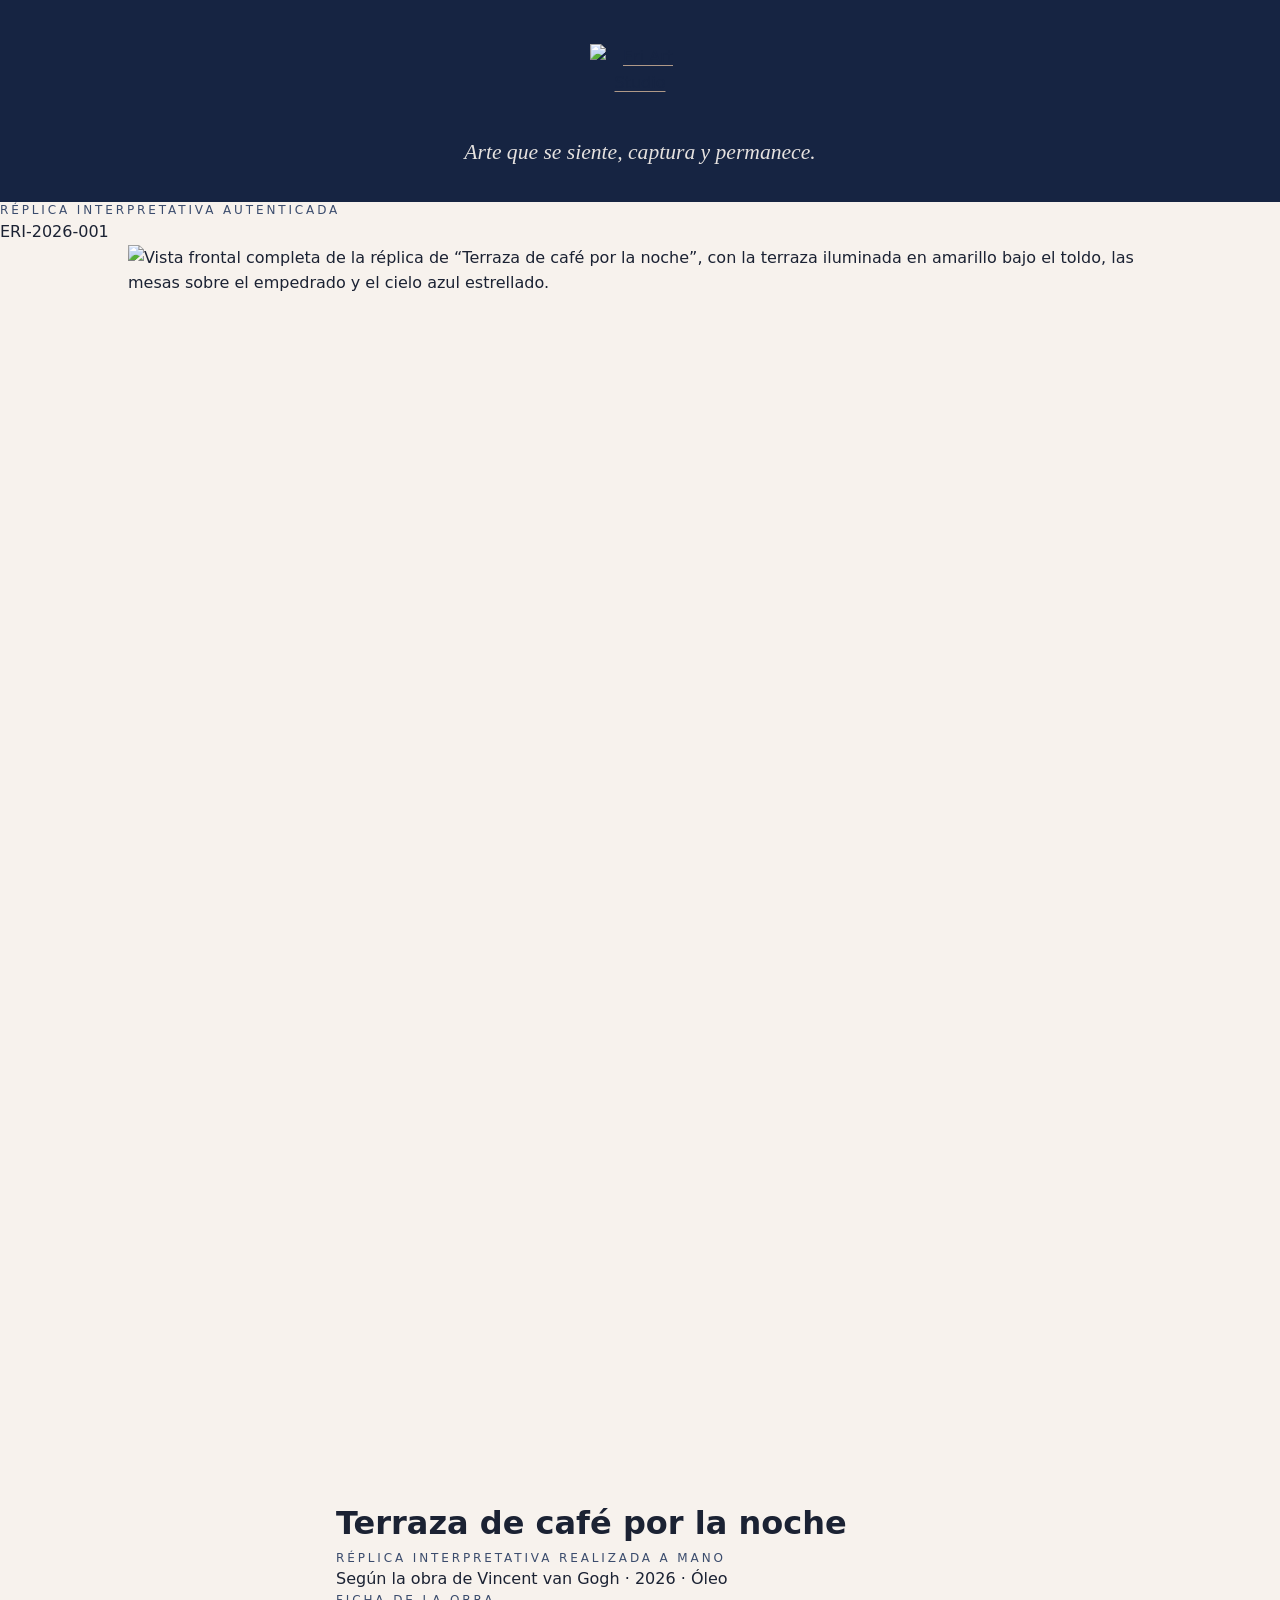
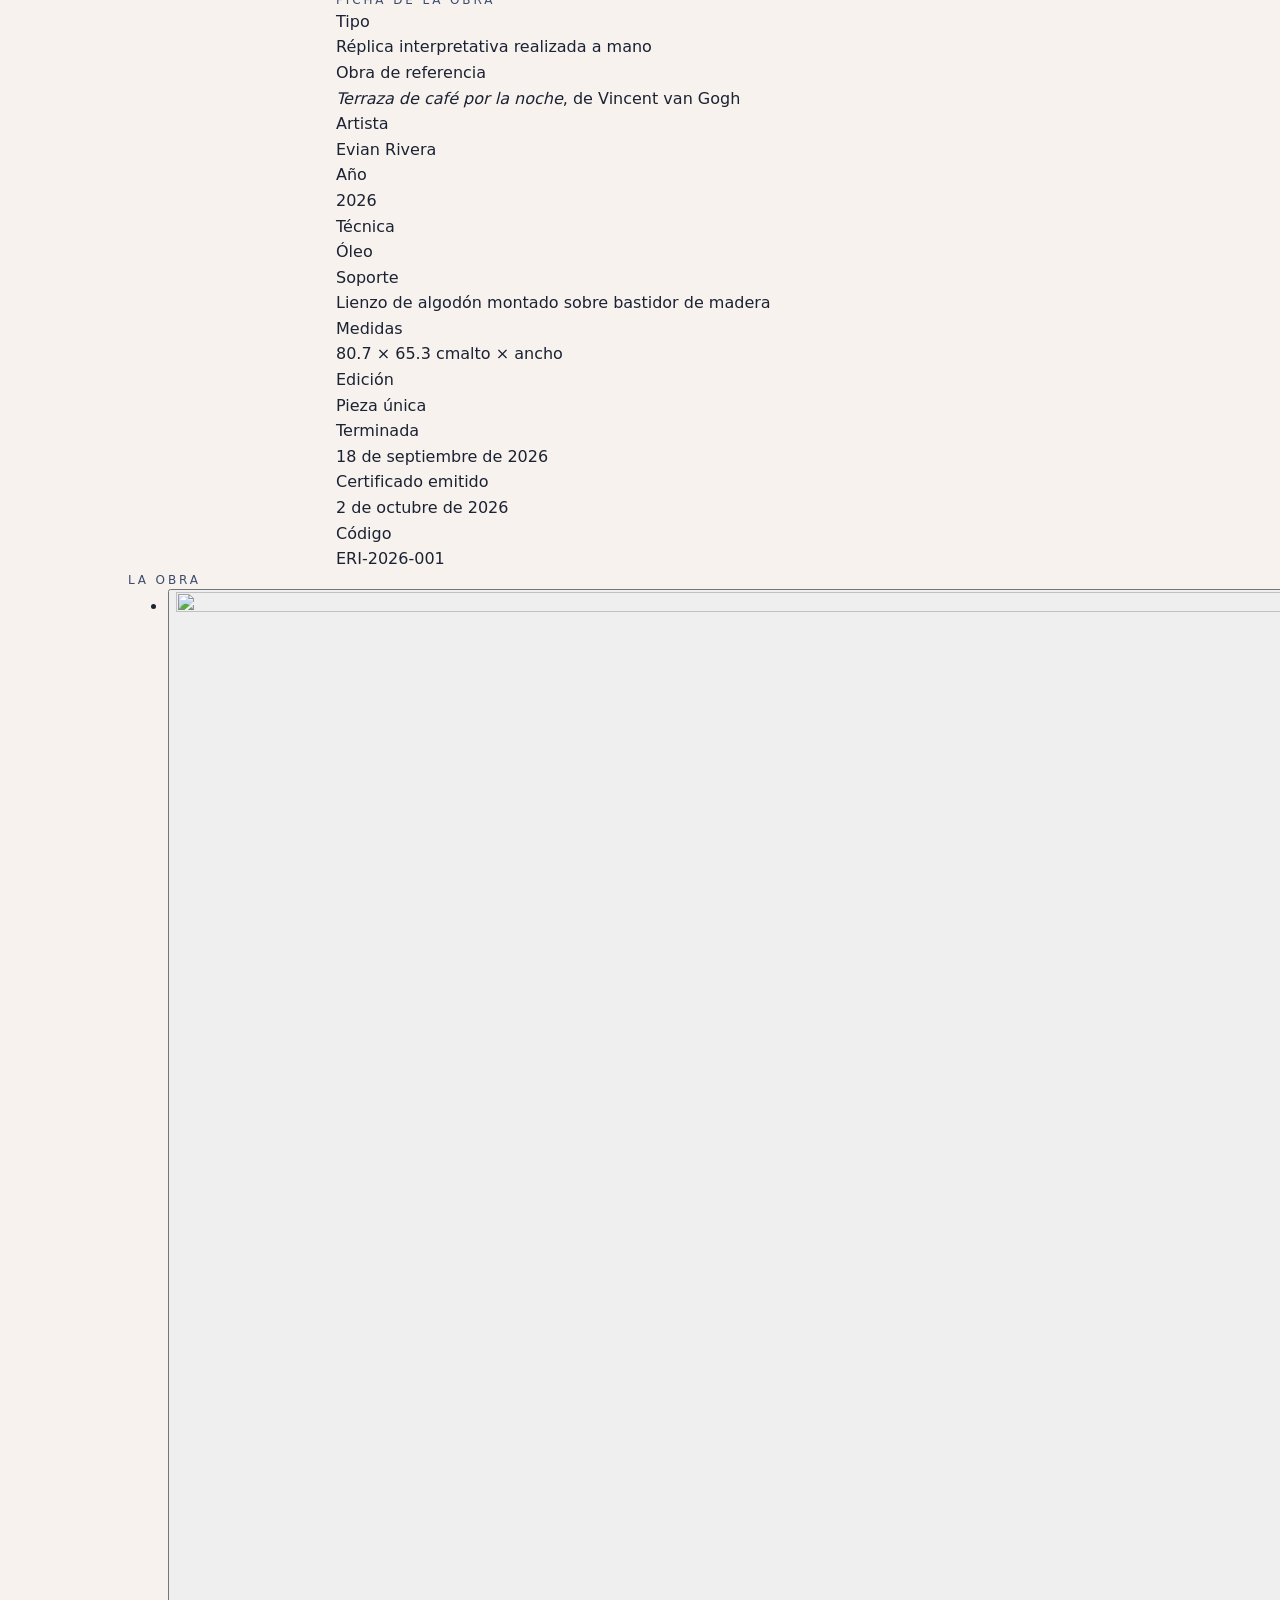
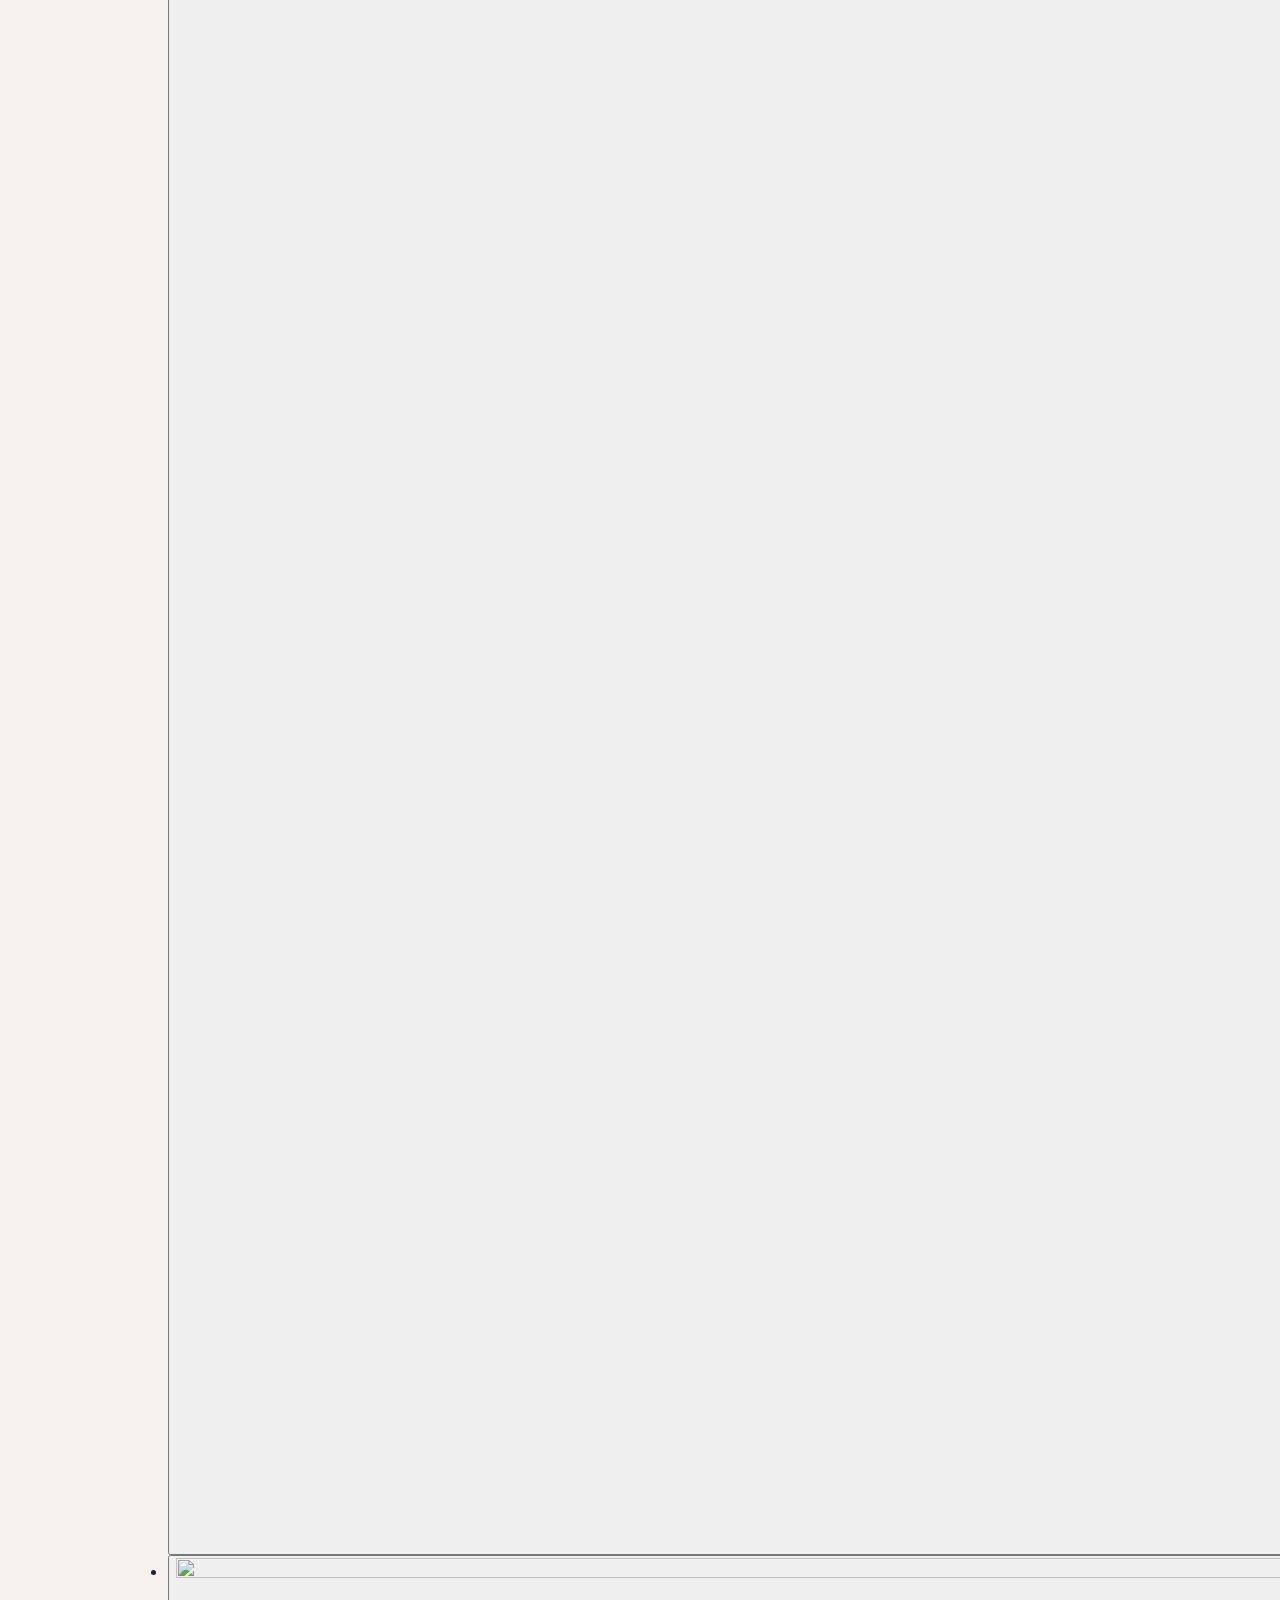
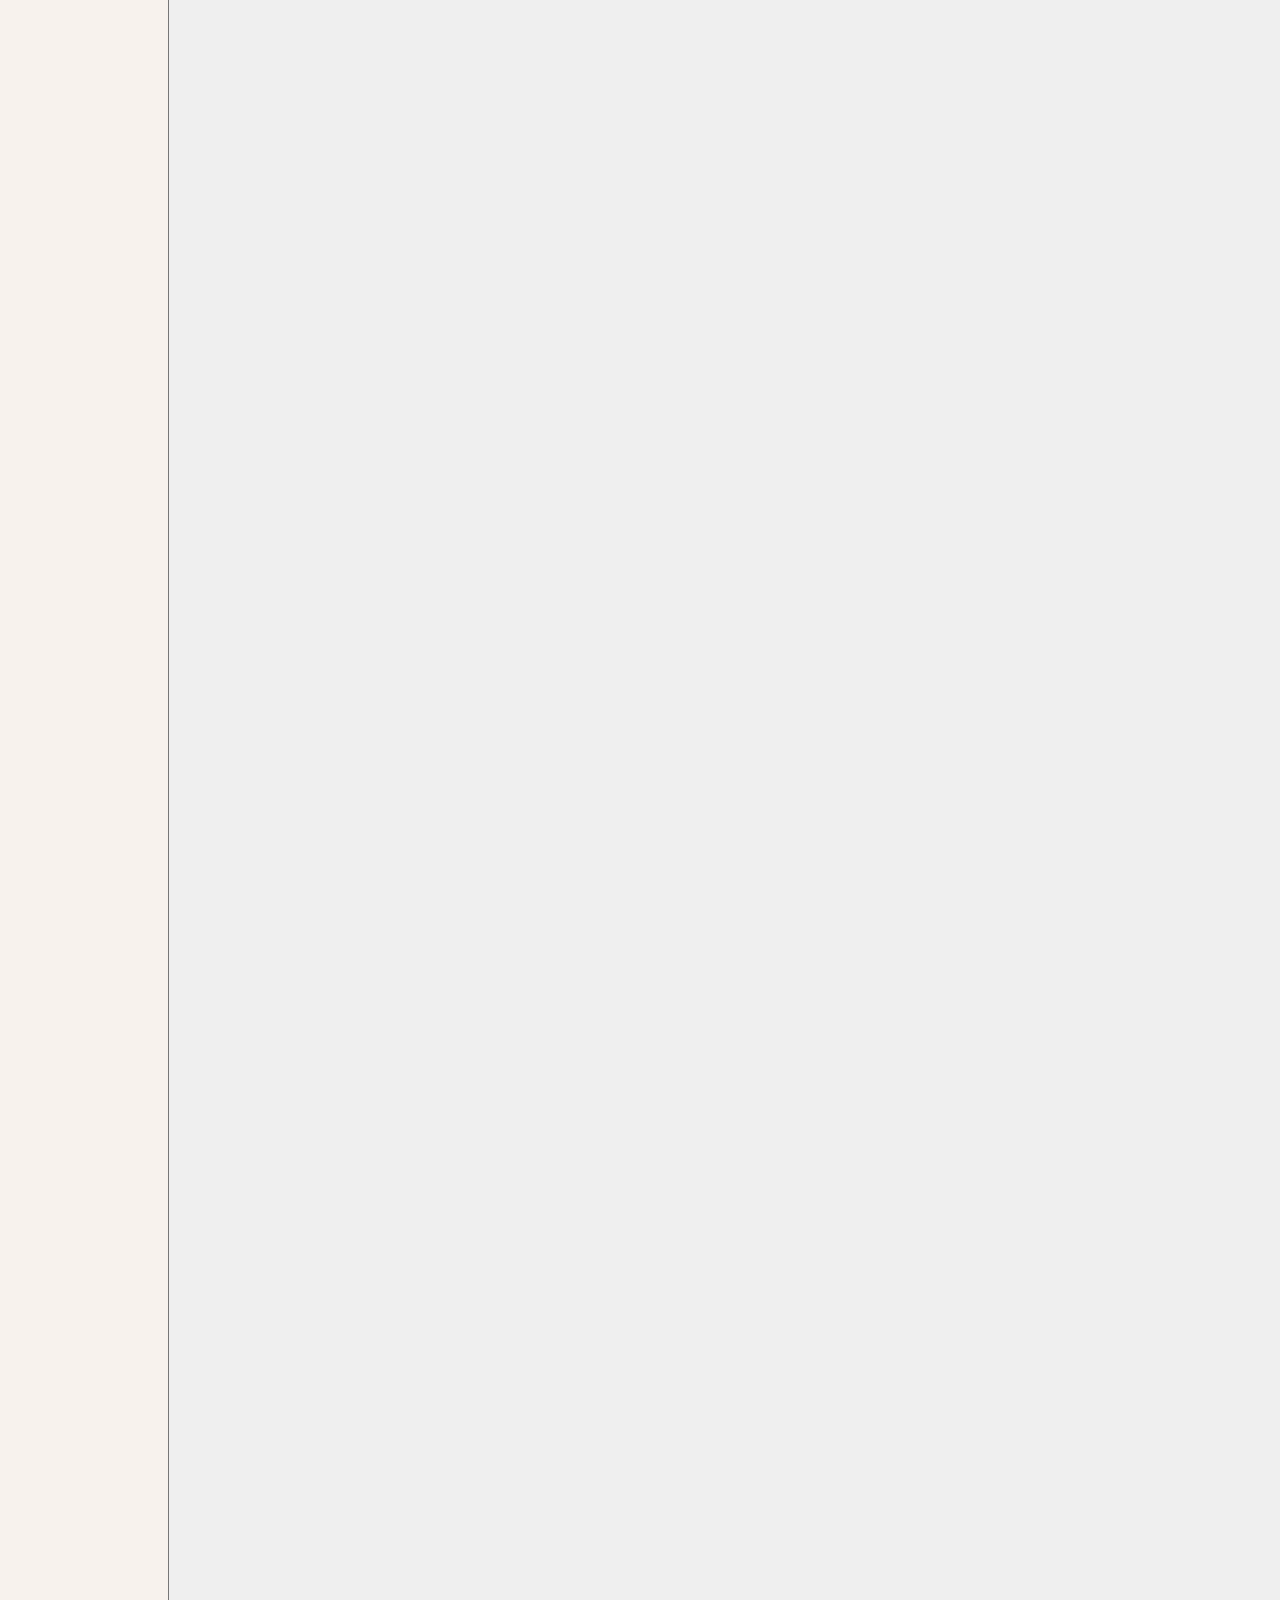
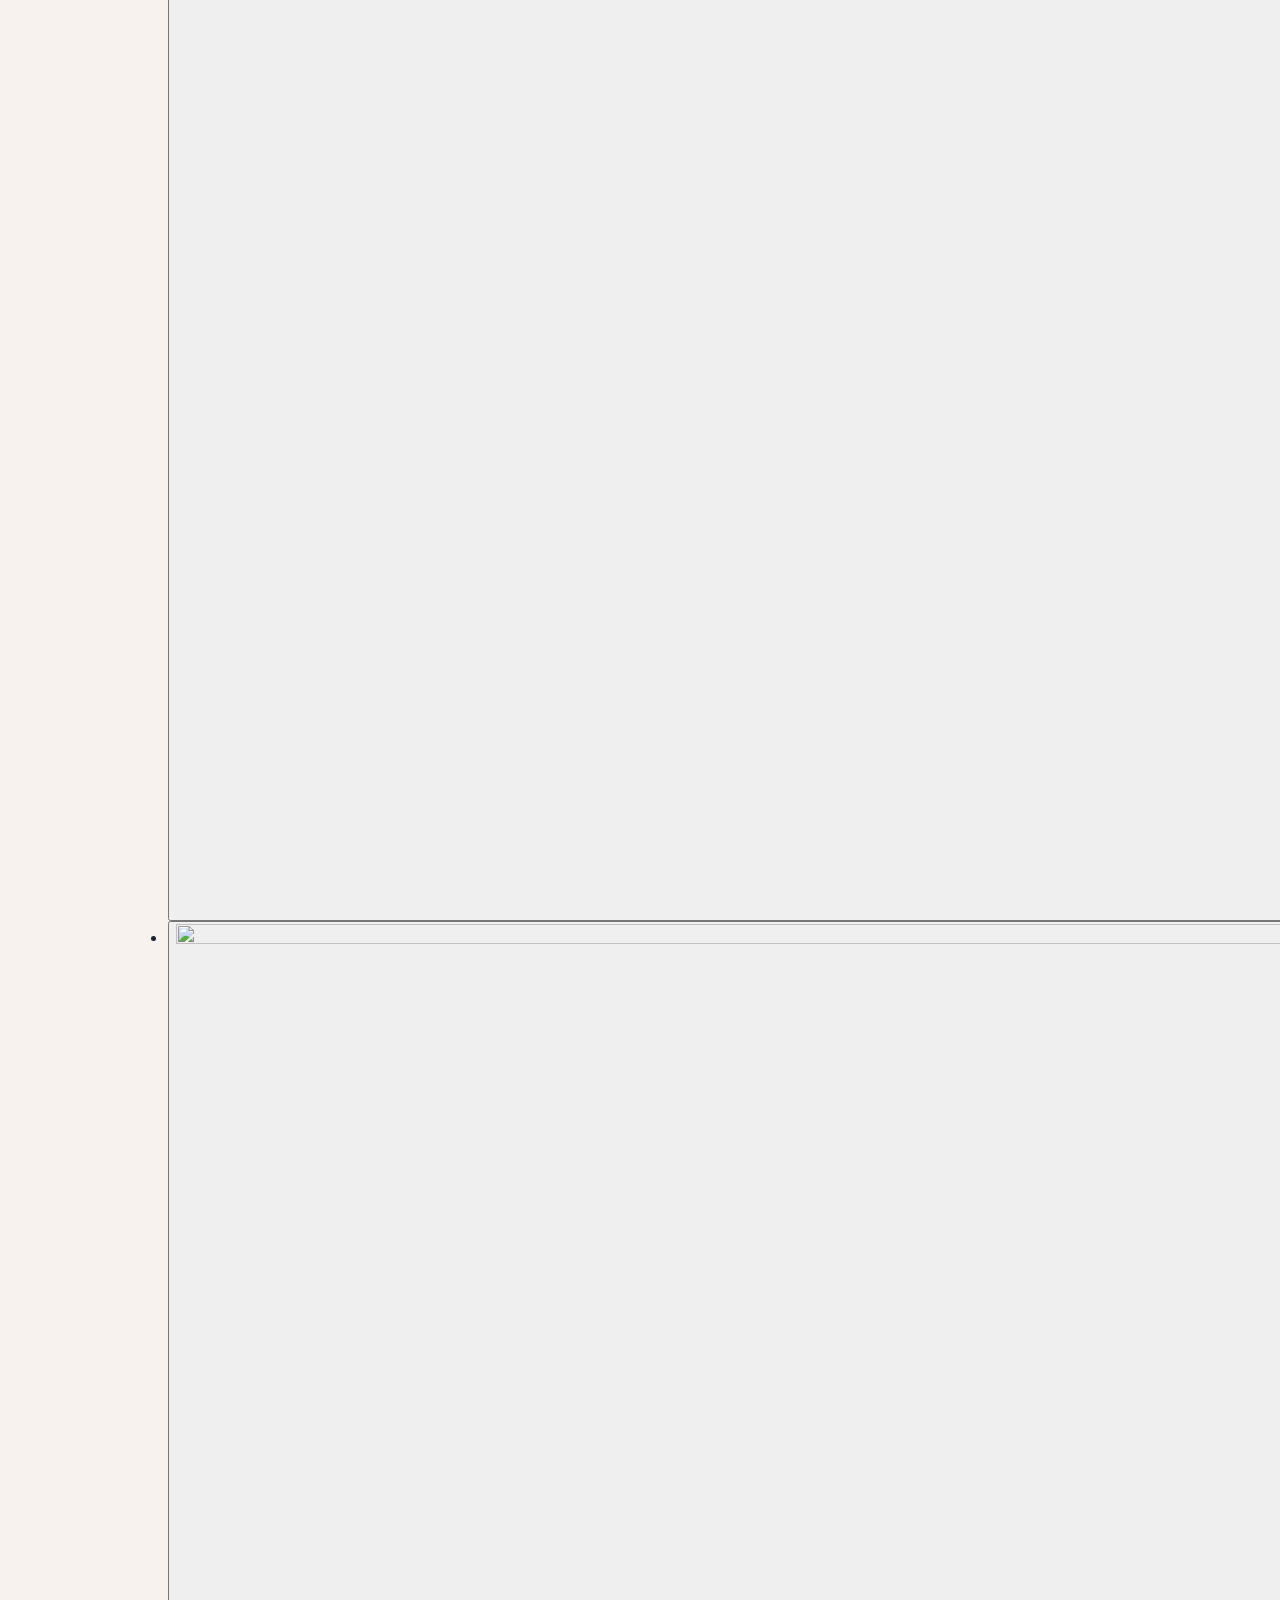
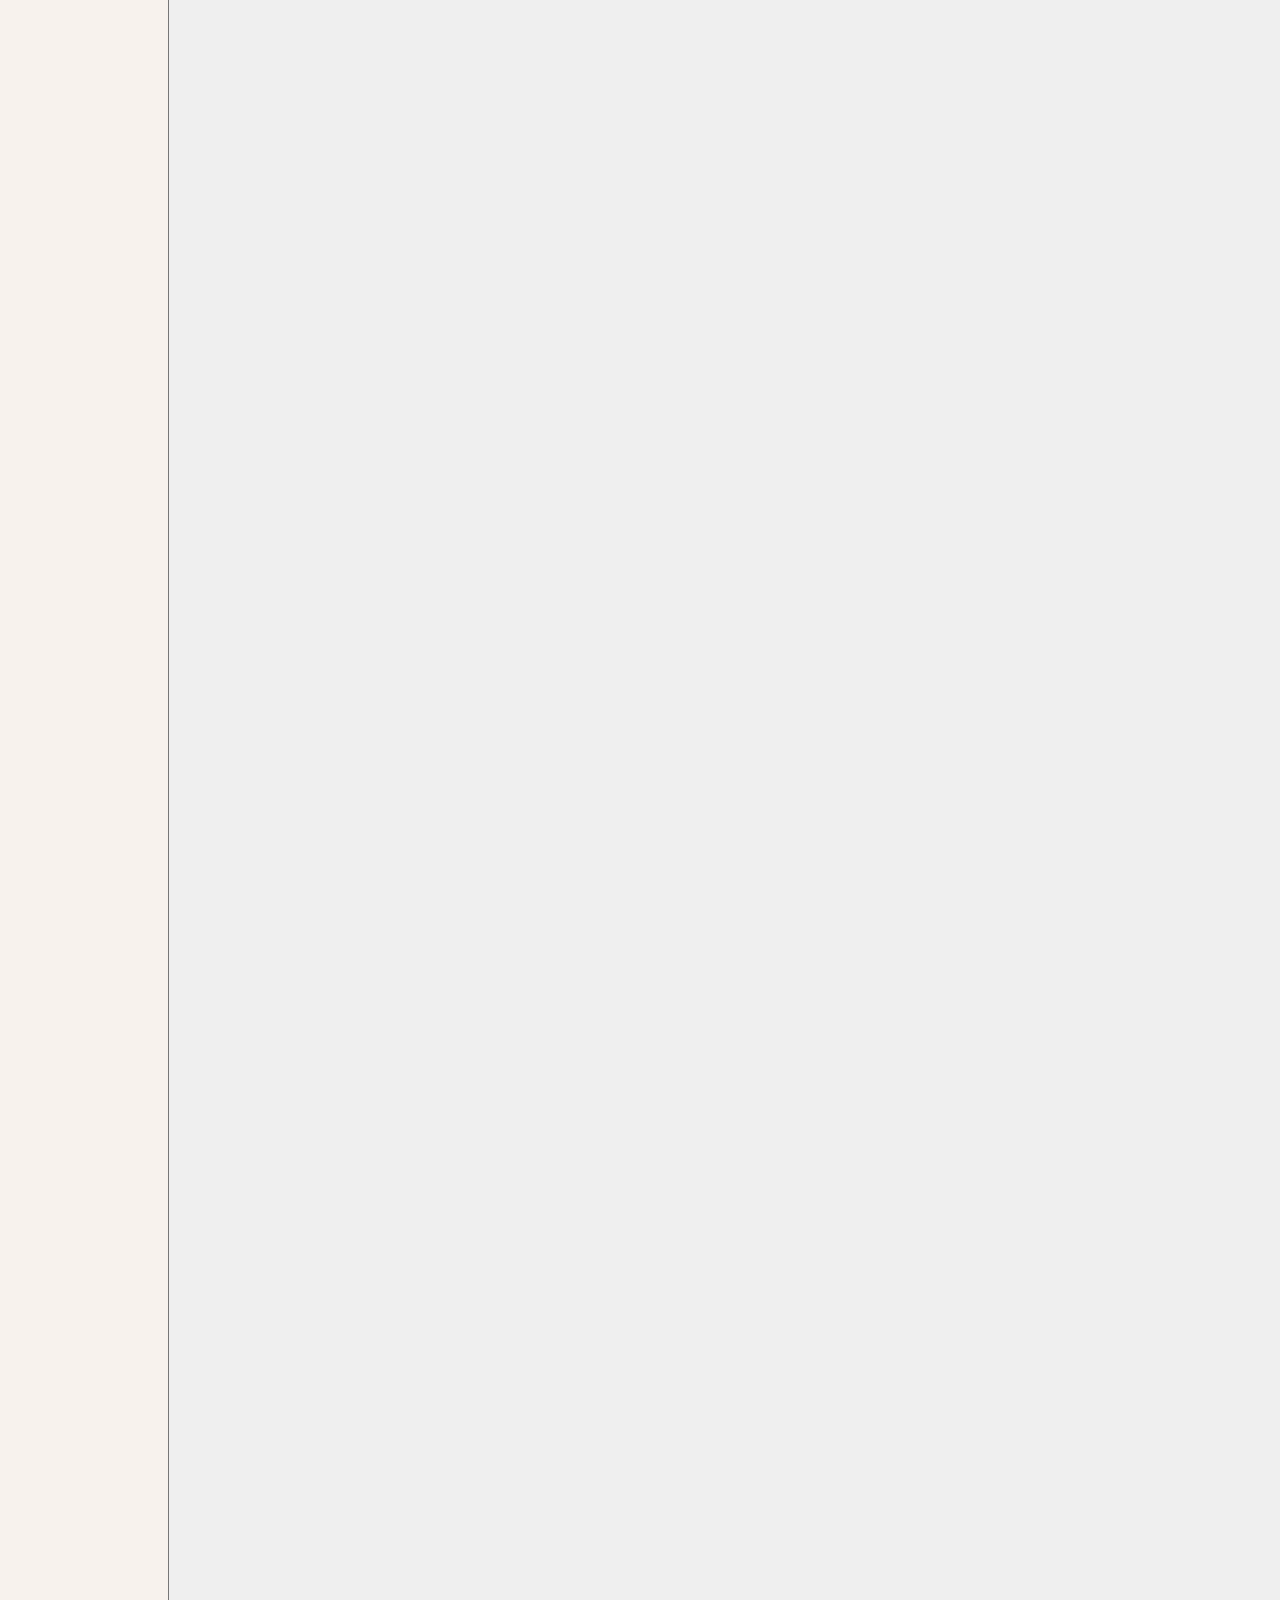
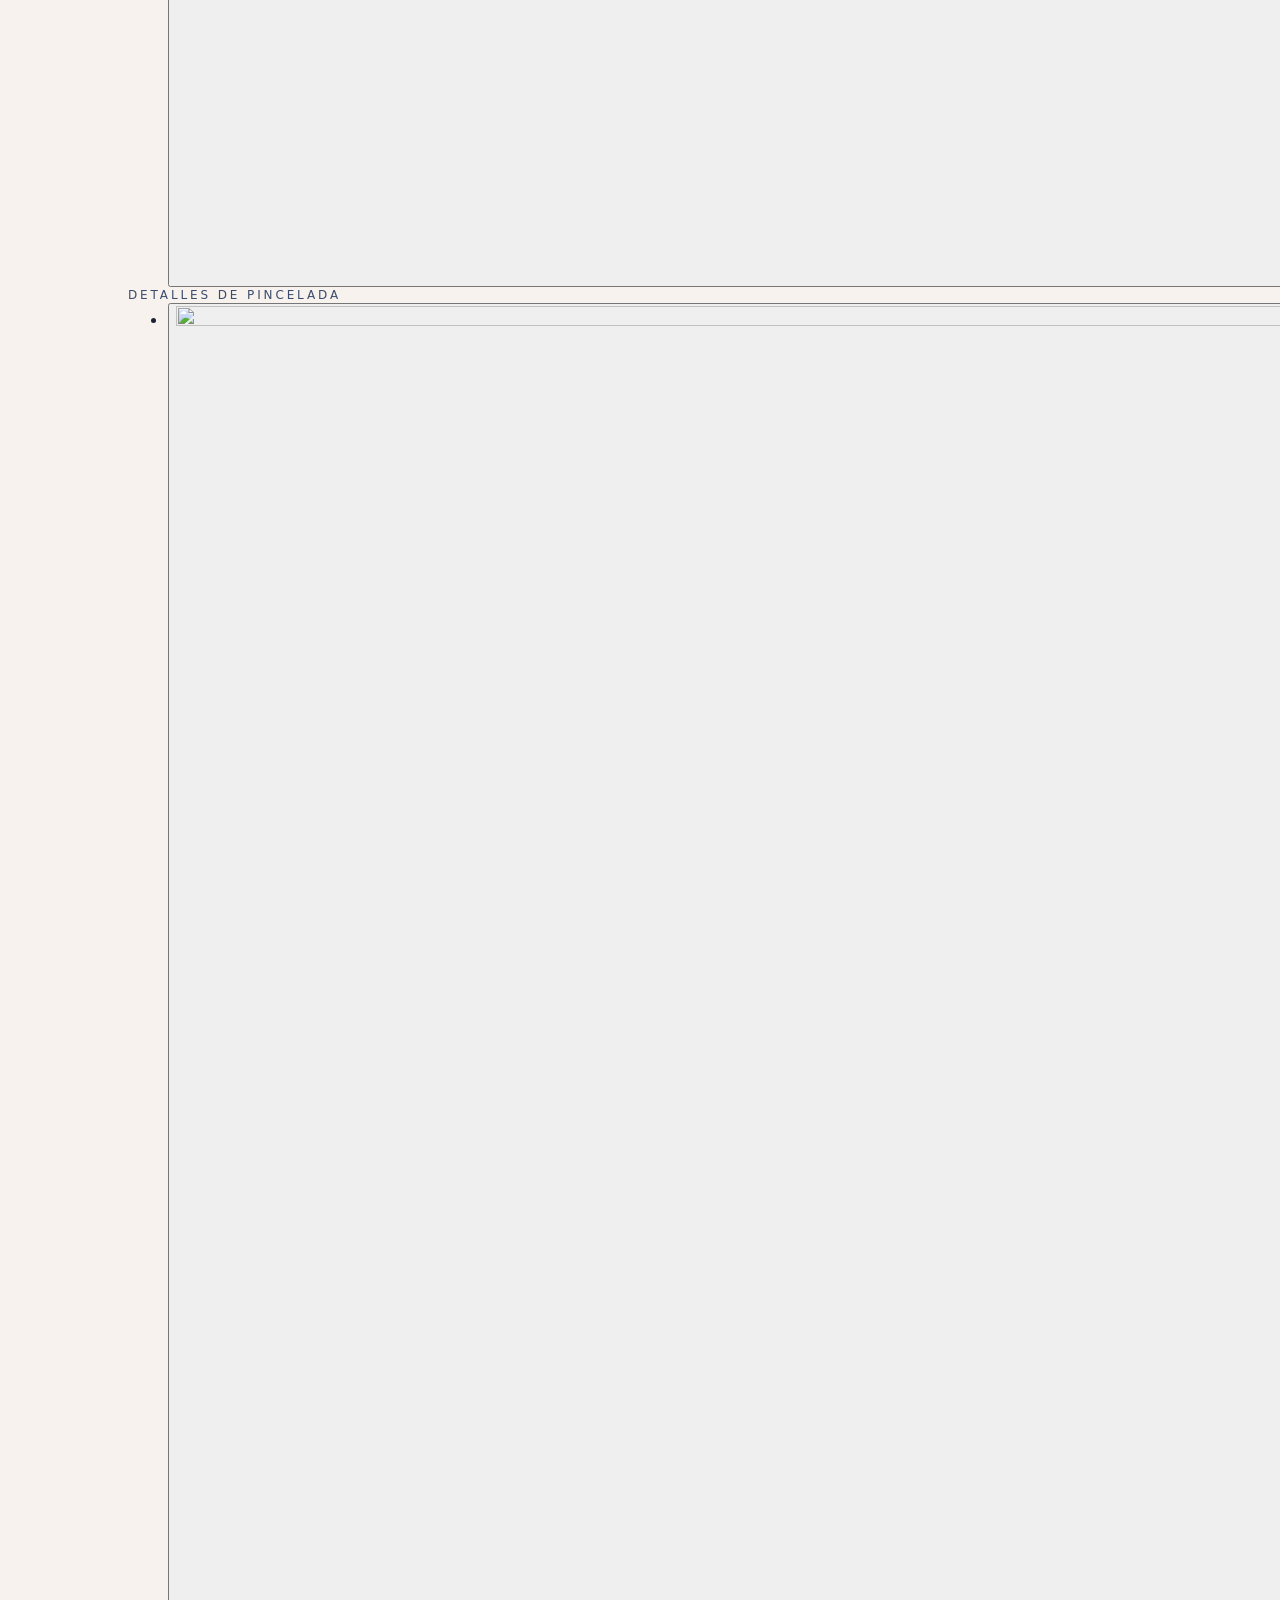
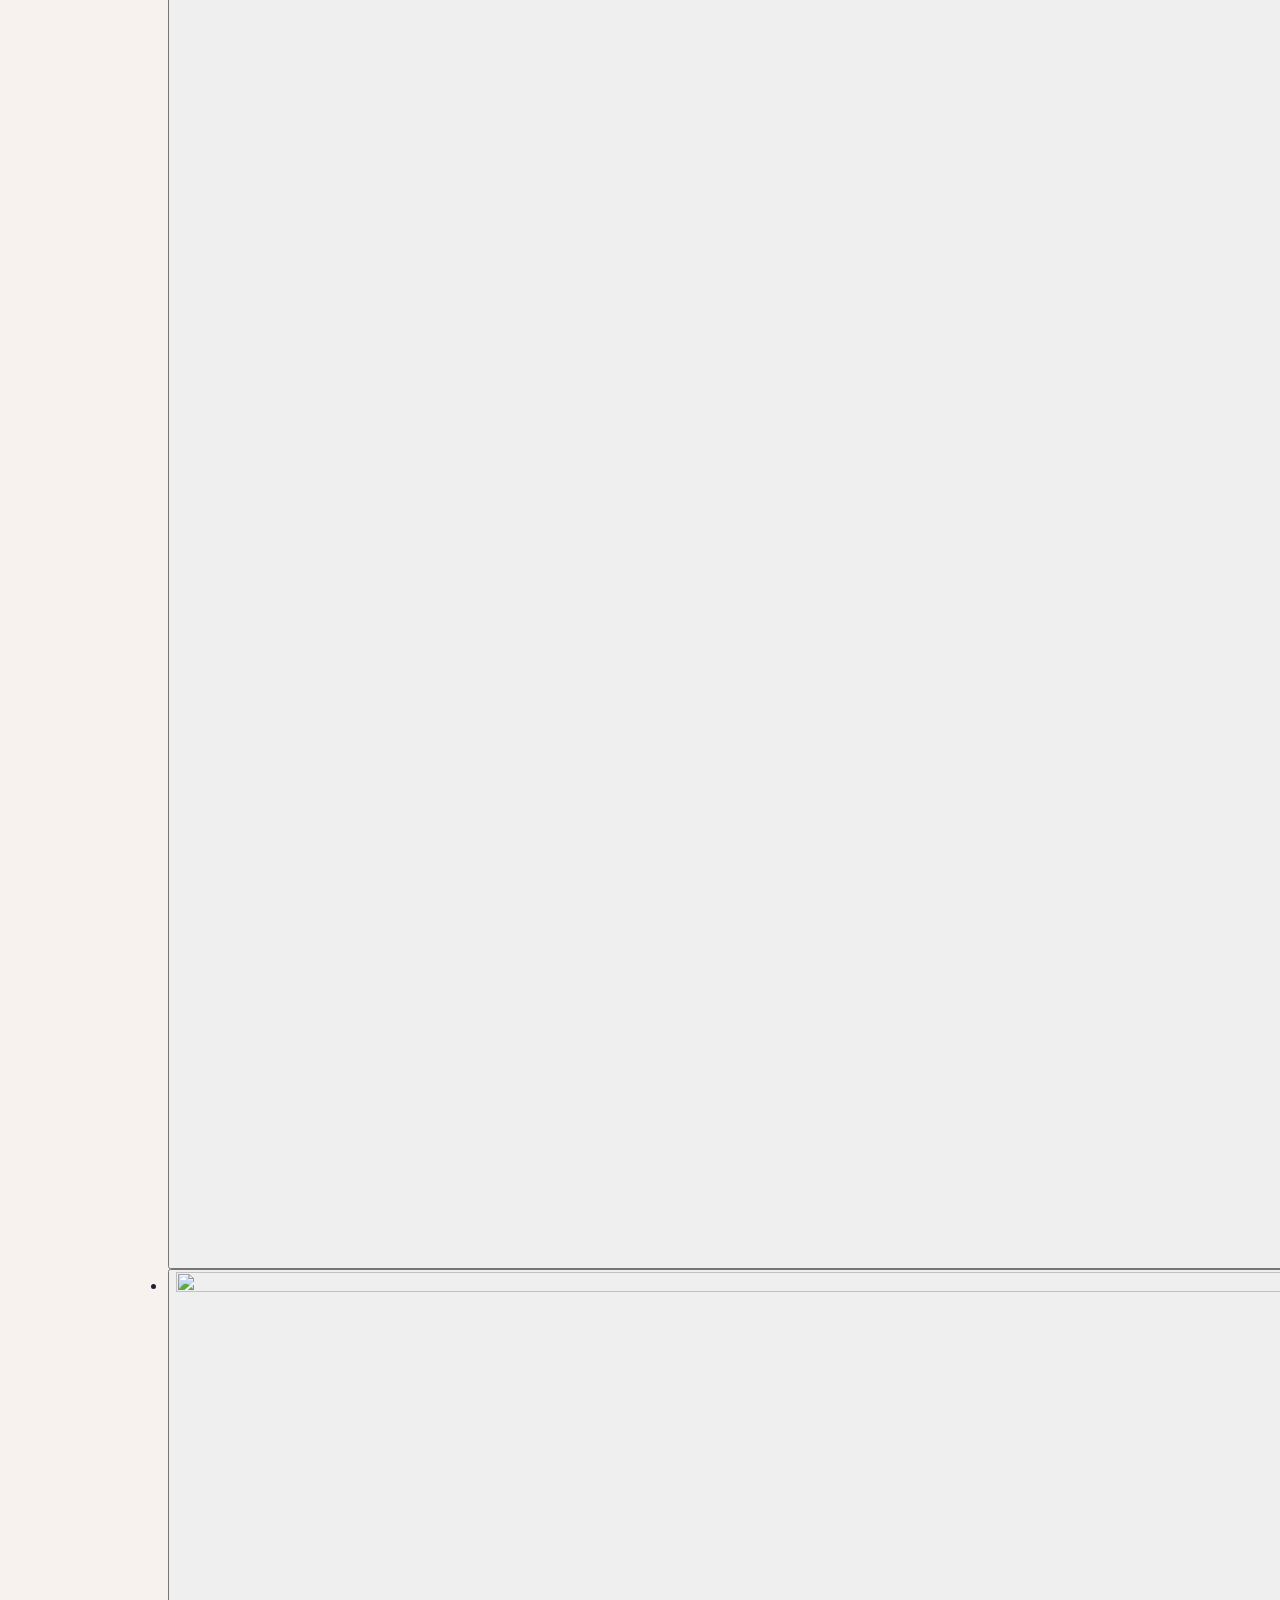
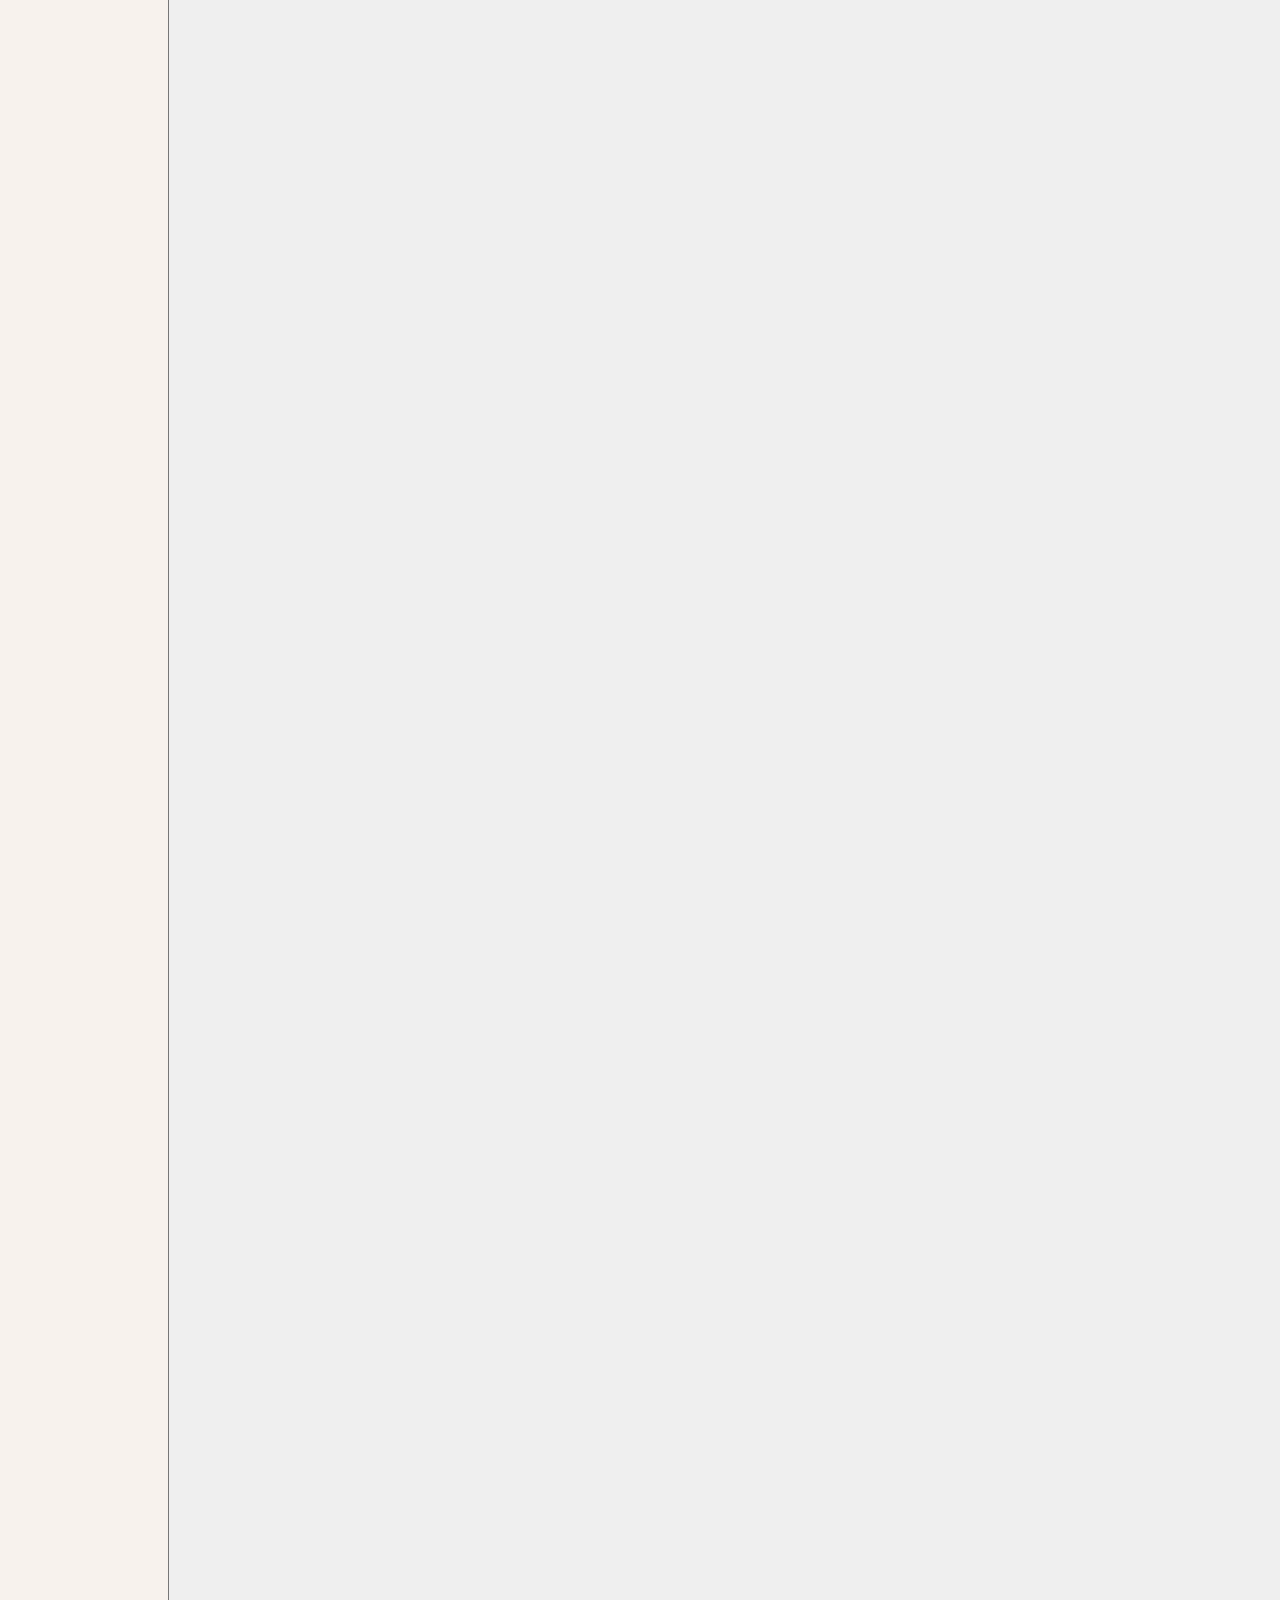
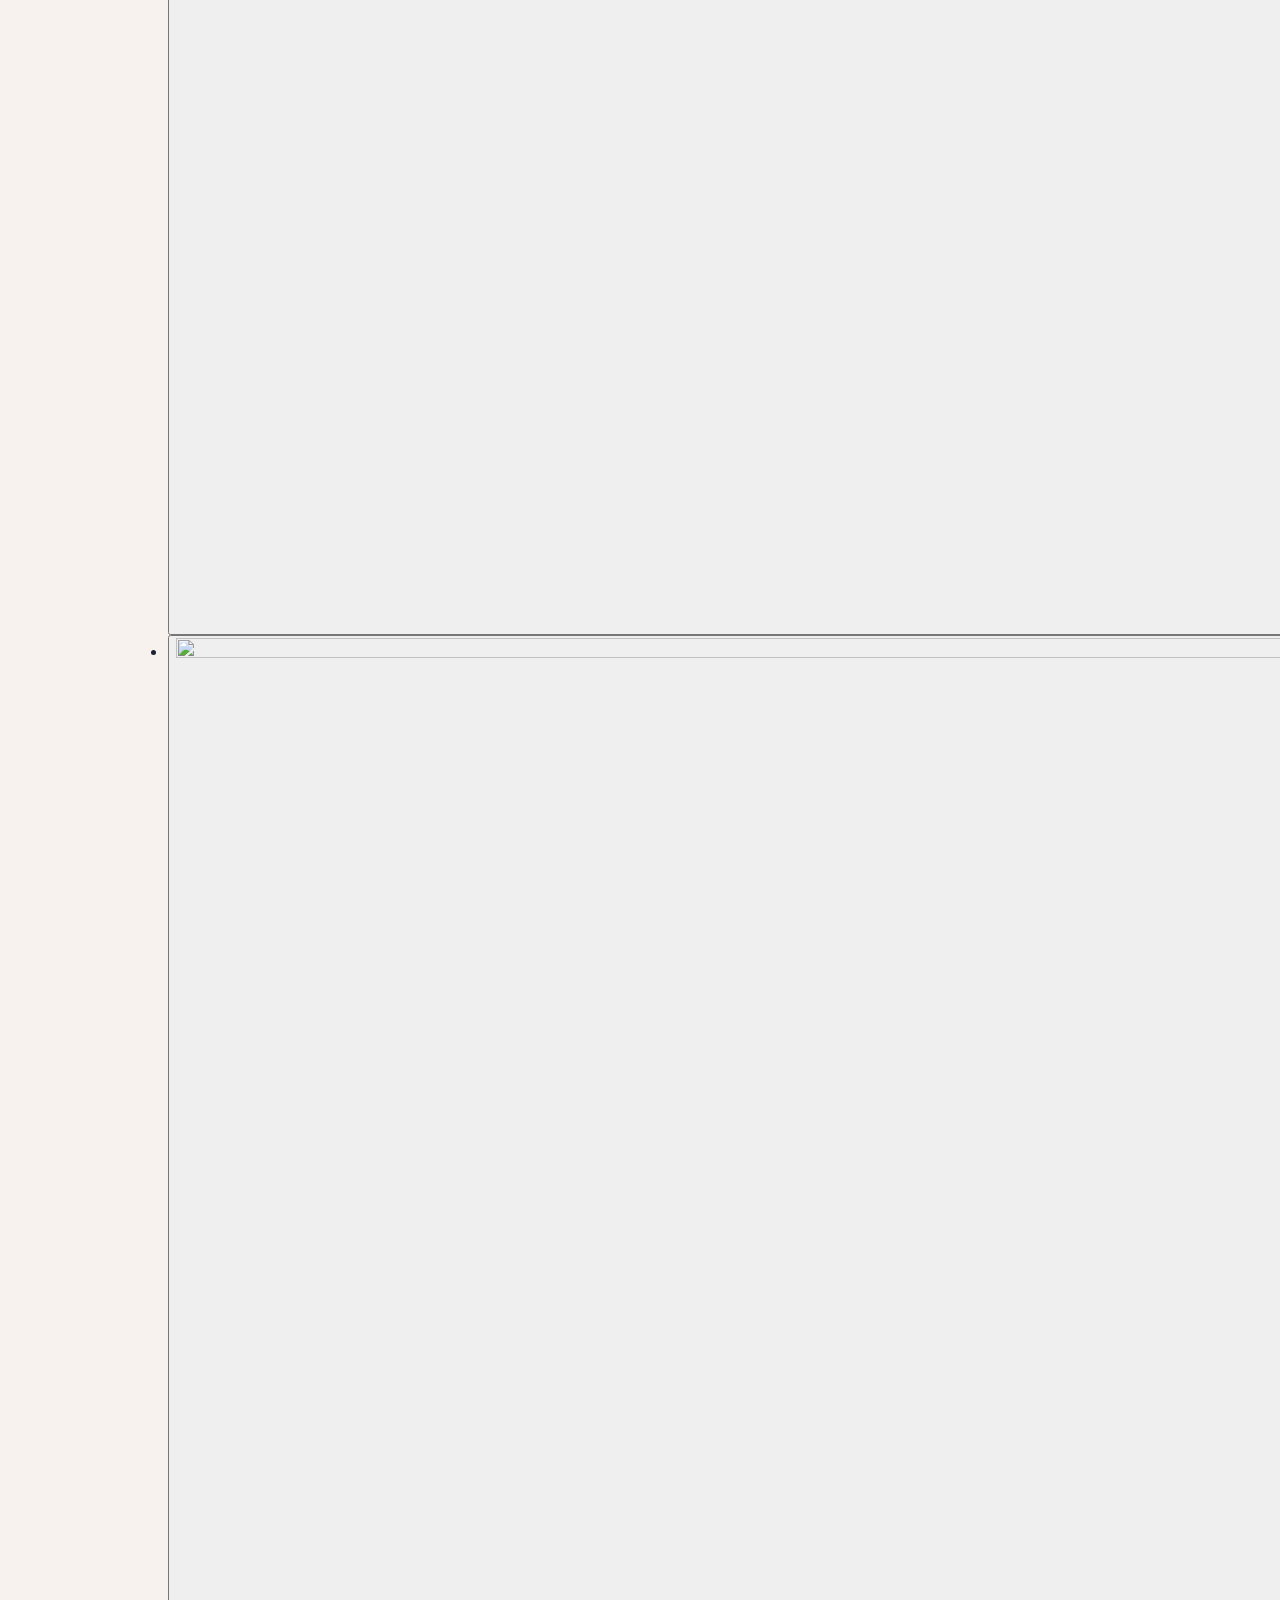
==== commit b0bc991e: "Publicación 2026-10-01 23:41: ERI-2026-001" ====
--- a/ERI-2026-001/index.html
+++ b/ERI-2026-001/index.html
@@ -1,4 +1,4 @@
 <!DOCTYPE html><html lang="es-MX"><head><meta charset="utf-8"><meta name="viewport" content="width=device-width, initial-scale=1"><title>Terraza de café por la noche — réplica interpretativa · Eri Art Studio</title><meta name="description" content="Registro de autenticidad de «Terraza de café por la noche» (réplica interpretativa realizada a mano), 2026, óleo. Código ERI-2026-001."><meta name="robots" content="noindex, nofollow"><link rel="canonical" href="https://eriartstudio.github.io/certificados/ERI-2026-001/"><meta name="theme-color" content="#162442"><link rel="icon" href="/certificados/marca/favicon.png" type="image/png"><meta property="og:type" content="website"><meta property="og:site_name" content="Eri Art Studio"><meta property="og:title" content="Terraza de café por la noche — réplica interpretativa · Eri Art Studio"><meta property="og:description" content="Registro de autenticidad de «Terraza de café por la noche» (réplica interpretativa realizada a mano), 2026, óleo. Código ERI-2026-001."><meta property="og:image" content="https://eriartstudio.github.io/certificados/_astro/principal.MwEC3tVy_Z1V87RD.jpg"><meta property="og:url" content="https://eriartstudio.github.io/certificados/ERI-2026-001/"><meta name="twitter:card" content="summary_large_image"><style>@font-face{font-family:Cormorant Garamond;font-style:normal;font-display:swap;font-weight:400;src:url(/certificados/_astro/cormorant-garamond-latin-400-normal.B-1hWBU7.woff2)format("woff2"),url(/certificados/_astro/cormorant-garamond-latin-400-normal.B7YtguxJ.woff)format("woff")}@font-face{font-family:Cormorant Garamond;font-style:italic;font-display:swap;font-weight:400;src:url(/certificados/_astro/cormorant-garamond-latin-400-italic.Dc_OZ8oc.woff2)format("woff2"),url(/certificados/_astro/cormorant-garamond-latin-400-italic.BLh7T8o8.woff)format("woff")}@font-face{font-family:Cormorant Garamond;font-style:normal;font-display:swap;font-weight:500;src:url(/certificados/_astro/cormorant-garamond-latin-500-normal.BsRWmXhO.woff2)format("woff2"),url(/certificados/_astro/cormorant-garamond-latin-500-normal.zIXX3Q-H.woff)format("woff")}@font-face{font-family:Jost;font-style:normal;font-display:swap;font-weight:400;src:url(/certificados/_astro/jost-latin-400-normal.q-RKOgPK.woff2)format("woff2"),url(/certificados/_astro/jost-latin-400-normal.C7S-3Ky6.woff)format("woff")}@font-face{font-family:Jost;font-style:normal;font-display:swap;font-weight:500;src:url(/certificados/_astro/jost-latin-500-normal.41lBe9I9.woff2)format("woff2"),url(/certificados/_astro/jost-latin-500-normal.B-AtzreL.woff)format("woff")}:root{--marino:#162442;--azul-logo:#203e72;--pizarra:#3b4c6d;--marfil:#f7f2ed;--crema:#efe7e1;--arena:#af9988;--piedra:#99918c;--champagne:#b8a37e;--tinta:#1b2233;--linea:color-mix(in srgb, var(--arena) 45%, transparent);--serif:"Cormorant Garamond", Georgia, "Times New Roman", serif;--sans:"Jost", system-ui, -apple-system, "Segoe UI", sans-serif;--t-etiqueta:.75rem;--t-dato:1rem;--t-cuerpo:1.25rem;--t-titulo:clamp(2.1rem, 7vw, 3.4rem);--t-subtitulo:clamp(1.15rem, 3.5vw, 1.35rem);--espaciado-etiqueta:.24em;--margen:clamp(1.25rem, 5vw, 2.5rem);--seccion:clamp(2.5rem, 8vw, 4.5rem);--ancho-texto:38rem;--ancho-max:64rem;--transicion:.22s ease}@media (prefers-reduced-motion:reduce){:root{--transicion:0s}}*,:before,:after{box-sizing:border-box}*{margin:0}html{-webkit-text-size-adjust:100%}body{background:var(--marfil);color:var(--tinta);font:400 var(--t-dato) / 1.6 var(--sans);-webkit-font-smoothing:antialiased}img,video{max-width:100%;height:auto;display:block}a{color:var(--marino);text-decoration-color:var(--arena);text-underline-offset:.2em}a:hover{text-decoration-color:currentColor}button{font:inherit;color:inherit;cursor:pointer}:focus-visible{outline:2px solid var(--azul-logo);outline-offset:3px}.visualmente-oculto{clip-path:inset(50%);white-space:nowrap;width:1px;height:1px;overflow:hidden;position:absolute!important}.saltar{z-index:10;background:var(--marfil);color:var(--marino);padding:.5rem 1rem;position:absolute;top:-4rem;left:1rem}.saltar:focus{top:1rem}.etiqueta{font:500 var(--t-etiqueta) / 1.4 var(--sans);letter-spacing:var(--espaciado-etiqueta);text-transform:uppercase;color:var(--pizarra)}.contenedor{width:min(100% - 2 * var(--margen), var(--ancho-max));margin-inline:auto}.contenedor-texto{width:min(100% - 2 * var(--margen), var(--ancho-texto));margin-inline:auto}.aviso-banda{color:#5c4400;text-align:center;font:500 .8rem/1.4 var(--sans);letter-spacing:.08em;padding:.5rem var(--margen);background:#fff4d1}@media (prefers-reduced-motion:no-preference){.aparece{animation:.6s both aparece}@keyframes aparece{0%{opacity:0;transform:translateY(6px)}}}
 .encabezado[data-astro-cid-ocp5e6q2]{background:var(--marino);color:var(--marfil);text-align:center;padding:clamp(1.75rem, 6vw, 2.75rem) var(--margen) clamp(1.5rem, 5vw, 2.25rem)}.logo[data-astro-cid-ocp5e6q2]{display:inline-block}.logo[data-astro-cid-ocp5e6q2] img[data-astro-cid-ocp5e6q2]{width:clamp(76px,20vw,100px);height:auto}.eslogan[data-astro-cid-ocp5e6q2]{font:italic 400 var(--t-subtitulo) / 1.3 var(--serif);opacity:.92;margin-top:.85rem}.pie[data-astro-cid-kb2vq6wp]{background:var(--marino);color:#f7f2edd1;text-align:center;padding:2.5rem var(--margen) calc(2.5rem + env(safe-area-inset-bottom));justify-items:center;gap:.7rem;font-size:.85rem;display:grid}.logotipo[data-astro-cid-kb2vq6wp]{width:min(210px,60vw);height:auto;margin-bottom:.5rem}.codigo[data-astro-cid-kb2vq6wp]{letter-spacing:.12em}.oficial[data-astro-cid-kb2vq6wp]{opacity:.85;font-size:.8rem}.oficial[data-astro-cid-kb2vq6wp] strong[data-astro-cid-kb2vq6wp]{color:var(--marfil);font-weight:500}
 </style><link rel="stylesheet" href="/certificados/_astro/index.D1zaeZ8U.css"><style>.contacto[data-astro-cid-7b4tjujo]{flex-wrap:wrap;gap:.5rem 1.75rem;padding:0;font-size:1.05rem;list-style:none;display:flex}.contacto[data-astro-cid-7b4tjujo] a[data-astro-cid-7b4tjujo]{padding-block:.4rem;display:inline-block}
-</style></head><body><a class="saltar" href="#contenido">Ir al contenido</a><p class="aviso-banda">Página en revisión — este registro aún no es definitivo.</p><header class="encabezado" data-astro-cid-ocp5e6q2><a href="/certificados/" class="logo" aria-label="Eri Art Studio — inicio" data-astro-cid-ocp5e6q2><img src="/certificados/marca/monograma-er-marfil.png" width="466" height="376" alt="Eri Art Studio" data-astro-cid-ocp5e6q2></a><p class="eslogan" data-astro-cid-ocp5e6q2>Arte que se siente, captura y permanece.</p></header><main id="contenido" data-astro-cid-7tqzxwof><section class="verificacion" aria-label="Verificación de autenticidad" data-astro-cid-ztotyd3t><p class="sello etiqueta" data-estado="publicada" data-astro-cid-ztotyd3t><span class="punto" aria-hidden="true" data-astro-cid-ztotyd3t></span>Réplica interpretativa autenticada</p><p class="codigo" data-astro-cid-ztotyd3t><span class="visualmente-oculto" data-astro-cid-ztotyd3t>Código de la obra: </span>ERI-2026-001</p></section><div class="principal contenedor aparece" data-astro-cid-7tqzxwof><img src="/certificados/_astro/principal.MwEC3tVy_rOnh.webp" srcset="/certificados/_astro/principal.MwEC3tVy_ZNEPk5.webp 480w, /certificados/_astro/principal.MwEC3tVy_Ztu6hN.webp 800w, /certificados/_astro/principal.MwEC3tVy_27YHhs.webp 1200w, /certificados/_astro/principal.MwEC3tVy_Z2l9FVr.webp 1600w, /certificados/_astro/principal.MwEC3tVy_1q6EFl.webp 2000w" alt="Vista frontal completa de la réplica de “Terraza de café por la noche”, con la terraza iluminada en amarillo bajo el toldo, las mesas sobre el empedrado y el cielo azul estrellado." sizes="(min-width: 64rem) 64rem, calc(100vw - 2.5rem)" loading="eager" fetchpriority="high" data-astro-cid-7tqzxwof="true" decoding="async" width="2091" height="2560"></div><div class="titulo contenedor-texto" data-astro-cid-7tqzxwof><h1 data-astro-cid-7tqzxwof>Terraza de café por la noche</h1><p class="tipo etiqueta" data-astro-cid-7tqzxwof>Réplica interpretativa realizada a mano</p><p class="sub" data-astro-cid-7tqzxwof>Según la obra de Vincent van Gogh · 2026 · Óleo</p></div><section class="seccion" aria-labelledby="ficha-t" data-astro-cid-mbuwc6bn><div class="contenedor-texto" data-astro-cid-mbuwc6bn><h2 class="etiqueta" id="ficha-t" data-astro-cid-mbuwc6bn>Ficha de la obra</h2><dl class="ficha" data-astro-cid-jt7r42xn><div class="fila" data-astro-cid-jt7r42xn><dt data-astro-cid-jt7r42xn>Tipo</dt><dd data-astro-cid-jt7r42xn>Réplica interpretativa realizada a mano</dd></div><div class="fila" data-astro-cid-jt7r42xn><dt data-astro-cid-jt7r42xn>Obra de referencia</dt><dd data-astro-cid-jt7r42xn><em>Terraza de café por la noche</em>, de Vincent van Gogh</dd></div><div class="fila" data-astro-cid-jt7r42xn><dt data-astro-cid-jt7r42xn>Artista</dt><dd data-astro-cid-jt7r42xn>Evian Rivera</dd></div><div class="fila" data-astro-cid-jt7r42xn><dt data-astro-cid-jt7r42xn>Año</dt><dd data-astro-cid-jt7r42xn>2026</dd></div><div class="fila" data-astro-cid-jt7r42xn><dt data-astro-cid-jt7r42xn>Técnica</dt><dd data-astro-cid-jt7r42xn>Óleo</dd></div><div class="fila" data-astro-cid-jt7r42xn><dt data-astro-cid-jt7r42xn>Soporte</dt><dd data-astro-cid-jt7r42xn>Lienzo de algodón montado sobre bastidor de madera</dd></div><div class="fila" data-astro-cid-jt7r42xn><dt data-astro-cid-jt7r42xn>Medidas</dt><dd data-astro-cid-jt7r42xn>80.7 × 65.3 cm<span class="extra" data-astro-cid-jt7r42xn>alto × ancho</span></dd></div><div class="fila" data-astro-cid-jt7r42xn><dt data-astro-cid-jt7r42xn>Edición</dt><dd data-astro-cid-jt7r42xn>Pieza única</dd></div><div class="fila" data-astro-cid-jt7r42xn><dt data-astro-cid-jt7r42xn>Terminada</dt><dd data-astro-cid-jt7r42xn>18 de septiembre de 2026</dd></div><div class="fila" data-astro-cid-jt7r42xn><dt data-astro-cid-jt7r42xn>Certificado emitido</dt><dd data-astro-cid-jt7r42xn>2 de octubre de 2026</dd></div><div class="fila" data-astro-cid-jt7r42xn><dt data-astro-cid-jt7r42xn>Código</dt><dd data-astro-cid-jt7r42xn>ERI-2026-001</dd></div></dl></div></section><section class="seccion" aria-labelledby="galeria-t" data-astro-cid-mbuwc6bn><div class="contenedor" data-astro-cid-mbuwc6bn><h2 class="etiqueta" id="galeria-t" data-astro-cid-mbuwc6bn>La obra</h2><div class="galeria" data-galeria data-astro-cid-pd4bmjx6><ul class="rejilla" role="list" data-astro-cid-pd4bmjx6><li data-astro-cid-pd4bmjx6><button type="button" class="miniatura" data-i="0" data-src="/certificados/_astro/img_0252.BbA9EMLV_ZyHEUW.webp" data-srcset="/certificados/_astro/img_0252.BbA9EMLV_1XGmBT.webp 1200w, /certificados/_astro/img_0252.BbA9EMLV_ZyHEUW.webp 2000w" data-w="2000" data-h="2481" data-alt="La réplica completa colgada sobre una pared blanca, vista de frente." aria-label="Ampliar imagen 1 de 3: La réplica completa colgada sobre una pared blanca, vista de frente." data-astro-cid-pd4bmjx6><img src="/certificados/_astro/img_0252.BbA9EMLV_2bDykv.webp" srcset="/certificados/_astro/img_0252.BbA9EMLV_Z1vmL4H.webp 360w, /certificados/_astro/img_0252.BbA9EMLV_Z2gtaj7.webp 720w" alt sizes="(min-width: 48rem) 20rem, 46vw" loading="lazy" decoding="async" data-astro-cid-pd4bmjx6="true" width="2064" height="2560"></button></li><li data-astro-cid-pd4bmjx6><button type="button" class="miniatura" data-i="1" data-src="/certificados/_astro/img_0257.DLz4WA98_14XmGI.webp" data-srcset="/certificados/_astro/img_0257.DLz4WA98_21dDSC.webp 1200w, /certificados/_astro/img_0257.DLz4WA98_14XmGI.webp 1920w" data-w="1920" data-h="2560" data-alt="Vista en ángulo de la réplica colgada en la pared, que deja ver el relieve de las pinceladas en la puerta azul, el toldo amarillo y la terraza." aria-label="Ampliar imagen 2 de 3: Vista en ángulo de la réplica colgada en la pared, que deja ver el relieve de las pinceladas en la puerta azul, el toldo amarillo y la terraza." data-astro-cid-pd4bmjx6><img src="/certificados/_astro/img_0257.DLz4WA98_14XmGI.webp" srcset="/certificados/_astro/img_0257.DLz4WA98_9oIF4.webp 360w, /certificados/_astro/img_0257.DLz4WA98_Z2tbwzA.webp 720w" alt sizes="(min-width: 48rem) 20rem, 46vw" loading="lazy" decoding="async" data-astro-cid-pd4bmjx6="true" width="1920" height="2560"></button></li><li data-astro-cid-pd4bmjx6><button type="button" class="miniatura" data-i="2" data-src="/certificados/_astro/img_0277.BdmQzj8V_Z1leP5C.webp" data-srcset="/certificados/_astro/img_0277.BdmQzj8V_1y7Dp2.webp 1200w, /certificados/_astro/img_0277.BdmQzj8V_Z1leP5C.webp 1994w" data-w="1994" data-h="2560" data-alt="Vista lateral de la réplica colgada en una pared blanca, que muestra el canto del lienzo montado sobre su bastidor." aria-label="Ampliar imagen 3 de 3: Vista lateral de la réplica colgada en una pared blanca, que muestra el canto del lienzo montado sobre su bastidor." data-astro-cid-pd4bmjx6><img src="/certificados/_astro/img_0277.BdmQzj8V_Z1leP5C.webp" srcset="/certificados/_astro/img_0277.BdmQzj8V_UoSTk.webp 360w, /certificados/_astro/img_0277.BdmQzj8V_ZFU95b.webp 720w" alt sizes="(min-width: 48rem) 20rem, 46vw" loading="lazy" decoding="async" data-astro-cid-pd4bmjx6="true" width="1994" height="2560"></button></li></ul><dialog class="visor" aria-label="Fotografías de la obra: vista ampliada" data-astro-cid-pd4bmjx6><figure data-astro-cid-pd4bmjx6><img alt="" data-astro-cid-pd4bmjx6><figcaption data-astro-cid-pd4bmjx6></figcaption></figure><div class="controles" data-astro-cid-pd4bmjx6><button type="button" data-accion="anterior" aria-label="Imagen anterior" data-astro-cid-pd4bmjx6>←</button><span class="contador" aria-live="polite" data-astro-cid-pd4bmjx6></span><button type="button" data-accion="siguiente" aria-label="Imagen siguiente" data-astro-cid-pd4bmjx6>→</button><button type="button" data-accion="cerrar" class="cerrar" data-astro-cid-pd4bmjx6>Cerrar</button></div></dialog></div><script type="module">for(let e of document.querySelectorAll(`[data-galeria]`)){let t=[...e.querySelectorAll(`.miniatura`)],n=e.querySelector(`dialog`),r=n.querySelector(`img`),i=n.querySelector(`figcaption`),a=n.querySelector(`.contador`),o=0,s=null,c=e=>{o=(e+t.length)%t.length;let n=t[o].dataset;r.sizes=`100vw`,r.srcset=n.srcset,r.src=n.src,r.alt=n.alt,r.width=+n.w,r.height=+n.h,i.textContent=n.alt,a.textContent=`${o+1} / ${t.length}`};t.forEach((e,t)=>e.addEventListener(`click`,()=>{s=e,c(t),n.showModal()})),n.addEventListener(`click`,e=>{let t=e.target.closest(`button`)?.dataset.accion;t===`anterior`?c(o-1):t===`siguiente`?c(o+1):(t===`cerrar`||e.target===n)&&n.close()}),n.addEventListener(`keydown`,e=>{e.key===`ArrowLeft`&&c(o-1),e.key===`ArrowRight`&&c(o+1)}),n.addEventListener(`close`,()=>s?.focus()),t.length<2&&n.querySelectorAll(`[data-accion="anterior"],[data-accion="siguiente"],.contador`).forEach(e=>e.hidden=!0)}</script></div></section><section class="seccion" aria-labelledby="detalles-t" data-astro-cid-mbuwc6bn><div class="contenedor" data-astro-cid-mbuwc6bn><h2 class="etiqueta" id="detalles-t" data-astro-cid-mbuwc6bn>Detalles de pincelada</h2><div class="galeria" data-galeria data-astro-cid-pd4bmjx6><ul class="rejilla" role="list" data-astro-cid-pd4bmjx6><li data-astro-cid-pd4bmjx6><button type="button" class="miniatura" data-i="0" data-src="/certificados/_astro/img_0254-2.DjmioNEj_Z7ahUe.webp" data-srcset="/certificados/_astro/img_0254-2.DjmioNEj_Z1hUKGv.webp 1200w, /certificados/_astro/img_0254-2.DjmioNEj_Z7ahUe.webp 1920w" data-w="1920" data-h="2560" data-alt="Detalle de la calle, con figuras caminando sobre el empedrado y fachadas oscuras con ventanas iluminadas." aria-label="Ampliar imagen 1 de 4: Detalle de la calle, con figuras caminando sobre el empedrado y fachadas oscuras con ventanas iluminadas." data-astro-cid-pd4bmjx6><img src="/certificados/_astro/img_0254-2.DjmioNEj_Z7ahUe.webp" srcset="/certificados/_astro/img_0254-2.DjmioNEj_ZWWnDg.webp 360w, /certificados/_astro/img_0254-2.DjmioNEj_1YOv0x.webp 720w" alt sizes="(min-width: 48rem) 20rem, 46vw" loading="lazy" decoding="async" data-astro-cid-pd4bmjx6="true" width="1920" height="2560"></button></li><li data-astro-cid-pd4bmjx6><button type="button" class="miniatura" data-i="1" data-src="/certificados/_astro/img_0255.BbcHbHUD_sjV5j.webp" data-srcset="/certificados/_astro/img_0255.BbcHbHUD_1ozdhd.webp 1200w, /certificados/_astro/img_0255.BbcHbHUD_sjV5j.webp 1920w" data-w="1920" data-h="2560" data-alt="Detalle de la terraza, con mesas, sillas y personas sentadas bajo el toldo, y el mesero vestido de blanco al centro." aria-label="Ampliar imagen 2 de 4: Detalle de la terraza, con mesas, sillas y personas sentadas bajo el toldo, y el mesero vestido de blanco al centro." data-astro-cid-pd4bmjx6><img src="/certificados/_astro/img_0255.BbcHbHUD_sjV5j.webp" srcset="/certificados/_astro/img_0255.BbcHbHUD_CcOyQ.webp 360w, /certificados/_astro/img_0255.BbcHbHUD_Z20nqFN.webp 720w" alt sizes="(min-width: 48rem) 20rem, 46vw" loading="lazy" decoding="async" data-astro-cid-pd4bmjx6="true" width="1920" height="2560"></button></li><li data-astro-cid-pd4bmjx6><button type="button" class="miniatura" data-i="2" data-src="/certificados/_astro/img_0256-2.De0G34KM_W5PBm.webp" data-srcset="/certificados/_astro/img_0256-2.De0G34KM_ZdEC9U.webp 1200w, /certificados/_astro/img_0256-2.De0G34KM_W5PBm.webp 1920w" data-w="1920" data-h="2560" data-alt="Detalle del cielo estrellado sobre los edificios azules y el borde del toldo amarillo." aria-label="Ampliar imagen 3 de 4: Detalle del cielo estrellado sobre los edificios azules y el borde del toldo amarillo." data-astro-cid-pd4bmjx6><img src="/certificados/_astro/img_0256-2.De0G34KM_W5PBm.webp" srcset="/certificados/_astro/img_0256-2.De0G34KM_ncanR.webp 360w, /certificados/_astro/img_0256-2.De0G34KM_Z1Jd4Lg.webp 720w" alt sizes="(min-width: 48rem) 20rem, 46vw" loading="lazy" decoding="async" data-astro-cid-pd4bmjx6="true" width="1920" height="2560"></button></li><li data-astro-cid-pd4bmjx6><button type="button" class="miniatura" data-i="3" data-src="/certificados/_astro/img_0275.B1QkWNop_2qCyQf.webp" data-srcset="/certificados/_astro/img_0275.B1QkWNop_Z1HjhKM.webp 1200w, /certificados/_astro/img_0275.B1QkWNop_2qCyQf.webp 1920w" data-w="1920" data-h="2560" data-alt="Detalle del empedrado bajo una mesa y una silla de la terraza, hecho con pinceladas cortas y superpuestas en azules, verdes, ocres y negro." aria-label="Ampliar imagen 4 de 4: Detalle del empedrado bajo una mesa y una silla de la terraza, hecho con pinceladas cortas y superpuestas en azules, verdes, ocres y negro." data-astro-cid-pd4bmjx6><img src="/certificados/_astro/img_0275.B1QkWNop_2qCyQf.webp" srcset="/certificados/_astro/img_0275.B1QkWNop_Q5W0A.webp 360w, /certificados/_astro/img_0275.B1QkWNop_Z1Lujf4.webp 720w" alt sizes="(min-width: 48rem) 20rem, 46vw" loading="lazy" decoding="async" data-astro-cid-pd4bmjx6="true" width="1920" height="2560"></button></li></ul><dialog class="visor" aria-label="Detalles de pincelada: vista ampliada" data-astro-cid-pd4bmjx6><figure data-astro-cid-pd4bmjx6><img alt="" data-astro-cid-pd4bmjx6><figcaption data-astro-cid-pd4bmjx6></figcaption></figure><div class="controles" data-astro-cid-pd4bmjx6><button type="button" data-accion="anterior" aria-label="Imagen anterior" data-astro-cid-pd4bmjx6>←</button><span class="contador" aria-live="polite" data-astro-cid-pd4bmjx6></span><button type="button" data-accion="siguiente" aria-label="Imagen siguiente" data-astro-cid-pd4bmjx6>→</button><button type="button" data-accion="cerrar" class="cerrar" data-astro-cid-pd4bmjx6>Cerrar</button></div></dialog></div></div></section><section class="seccion" aria-labelledby="historia-t" data-astro-cid-mbuwc6bn><div class="contenedor-texto" data-astro-cid-mbuwc6bn><h2 class="etiqueta" id="historia-t" data-astro-cid-mbuwc6bn>Historia de la obra original</h2><div class="prosa" data-astro-cid-bo7jeadm><p data-astro-cid-bo7jeadm>Vincent van Gogh pintó <em>Terraza de café por la noche</em> en 1888, en Arlés, Francia. Fascinado por la vida nocturna, buscó representar la noche llena de color y luminosidad. La pintura contiene el primer cielo estrellado conocido dentro de su obra.</p><p data-astro-cid-bo7jeadm>El contraste entre los azules profundos del cielo y los amarillos cálidos del café crea una atmósfera acogedora y casi mágica. Aunque la pintura no lleva la firma de Van Gogh, el artista describió detalladamente la escena en una carta dirigida a su hermana Willemien.</p><p data-astro-cid-bo7jeadm>Así, una sencilla terraza se convirtió en una escena eterna, donde la luz, el color y el cielo estrellado continúan invitándonos a experimentar la magia de la noche.</p></div></div></section><section class="seccion" aria-labelledby="proceso-t" data-astro-cid-mbuwc6bn><div class="contenedor-texto" data-astro-cid-mbuwc6bn><h2 class="etiqueta" id="proceso-t" data-astro-cid-mbuwc6bn>Mi proceso de reinterpretación</h2><div class="bloque" data-astro-cid-7tqzxwof><div class="prosa" data-astro-cid-bo7jeadm><p data-astro-cid-bo7jeadm>Comencé esta réplica el 7 de julio de 2026 y la concluí el 18 de septiembre del mismo año. Fueron aproximadamente 720 horas de entrega, paciencia y dedicación para recrear una de las obras más admiradas de Vincent van Gogh.</p><p data-astro-cid-bo7jeadm>Aunque sus pinceladas pueden parecer espontáneas y sencillas, reproducir su fuerza, dirección y color representó un verdadero desafío. El suelo fue especialmente complejo, pues está compuesto por múltiples pinceladas superpuestas que crean profundidad, movimiento y luminosidad.</p><p data-astro-cid-bo7jeadm>Disfruté profundamente cada etapa del proceso y agradezco la oportunidad de haber reinterpretado esta maravillosa obra desde mi propia sensibilidad y admiración por el artista.</p></div></div><div class="bloque" data-astro-cid-7tqzxwof><div class="galeria" data-galeria data-astro-cid-pd4bmjx6><ul class="rejilla" role="list" data-astro-cid-pd4bmjx6><li data-astro-cid-pd4bmjx6><button type="button" class="miniatura" data-i="0" data-src="/certificados/_astro/img_7062.kjnwbkrD_Z1JWJdk.webp" data-srcset="/certificados/_astro/img_7062.kjnwbkrD_Z1gX2mr.webp 1200w, /certificados/_astro/img_7062.kjnwbkrD_Z1JWJdk.webp 2000w" data-w="2000" data-h="2485" data-alt="Inicio del proceso. La escena dibujada a lápiz sobre una cuadrícula trazada en el lienzo, todavía sin color." aria-label="Ampliar imagen 1 de 4: Inicio del proceso. La escena dibujada a lápiz sobre una cuadrícula trazada en el lienzo, todavía sin color." data-astro-cid-pd4bmjx6><img src="/certificados/_astro/img_7062.kjnwbkrD_ZBEmGN.webp" srcset="/certificados/_astro/img_7062.kjnwbkrD_1ldHjO.webp 360w, /certificados/_astro/img_7062.kjnwbkrD_2pLOl9.webp 720w" alt sizes="(min-width: 48rem) 20rem, 46vw" loading="lazy" decoding="async" data-astro-cid-pd4bmjx6="true" width="2060" height="2560"></button></li><li data-astro-cid-pd4bmjx6><button type="button" class="miniatura" data-i="1" data-src="/certificados/_astro/img_7445.0LMIC399_12a2I1.webp" data-srcset="/certificados/_astro/img_7445.0LMIC399_1kk08.webp 1200w, /certificados/_astro/img_7445.0LMIC399_12a2I1.webp 2000w" data-w="2000" data-h="2452" data-alt="Primeras capas de color. El toldo, la pared y el cielo ya están pintados; el resto de la escena sigue dibujado a lápiz sobre la cuadrícula del lienzo." aria-label="Ampliar imagen 2 de 4: Primeras capas de color. El toldo, la pared y el cielo ya están pintados; el resto de la escena sigue dibujado a lápiz sobre la cuadrícula del lienzo." data-astro-cid-pd4bmjx6><img src="/certificados/_astro/img_7445.0LMIC399_qEdLA.webp" srcset="/certificados/_astro/img_7445.0LMIC399_Z28KJtz.webp 360w, /certificados/_astro/img_7445.0LMIC399_ZlFjQ2.webp 720w" alt sizes="(min-width: 48rem) 20rem, 46vw" loading="lazy" decoding="async" data-astro-cid-pd4bmjx6="true" width="2088" height="2560"></button></li><li data-astro-cid-pd4bmjx6><button type="button" class="miniatura" data-i="2" data-src="/certificados/_astro/img_7892-2.Cz0H1U34_ZvJ82M.webp" data-srcset="/certificados/_astro/img_7892-2.Cz0H1U34_y625z.webp 1200w, /certificados/_astro/img_7892-2.Cz0H1U34_ZvJ82M.webp 2000w" data-w="2000" data-h="2490" data-alt="Avance. La terraza, sus mesas y sus figuras ya están pintadas; la calle y los edificios de la derecha siguen en dibujo." aria-label="Ampliar imagen 3 de 4: Avance. La terraza, sus mesas y sus figuras ya están pintadas; la calle y los edificios de la derecha siguen en dibujo." data-astro-cid-pd4bmjx6><img src="/certificados/_astro/img_7892-2.Cz0H1U34_Z1pJPVC.webp" srcset="/certificados/_astro/img_7892-2.Cz0H1U34_1YO4lQ.webp 360w, /certificados/_astro/img_7892-2.Cz0H1U34_Z21lM54.webp 720w" alt sizes="(min-width: 48rem) 20rem, 46vw" loading="lazy" decoding="async" data-astro-cid-pd4bmjx6="true" width="2056" height="2560"></button></li><li data-astro-cid-pd4bmjx6><button type="button" class="miniatura" data-i="3" data-src="/certificados/_astro/img_8372-2-2.BdgHjHsX_Z28byl7.webp" data-srcset="/certificados/_astro/img_8372-2-2.BdgHjHsX_Z1Gbq0U.webp 1200w, /certificados/_astro/img_8372-2-2.BdgHjHsX_Z28byl7.webp 1920w" data-w="1920" data-h="2560" data-alt="Etapa avanzada. La terraza ya está pintada y el empedrado avanza con pinceladas cortas; abajo, la paleta con mezclas de azules, amarillos y verdes." aria-label="Ampliar imagen 4 de 4: Etapa avanzada. La terraza ya está pintada y el empedrado avanza con pinceladas cortas; abajo, la paleta con mezclas de azules, amarillos y verdes." data-astro-cid-pd4bmjx6><img src="/certificados/_astro/img_8372-2-2.BdgHjHsX_Z28byl7.webp" srcset="/certificados/_astro/img_8372-2-2.BdgHjHsX_26OIbw.webp 360w, /certificados/_astro/img_8372-2-2.BdgHjHsX_Z23jml7.webp 720w" alt sizes="(min-width: 48rem) 20rem, 46vw" loading="lazy" decoding="async" data-astro-cid-pd4bmjx6="true" width="1920" height="2560"></button></li></ul><dialog class="visor" aria-label="Imágenes del proceso: vista ampliada" data-astro-cid-pd4bmjx6><figure data-astro-cid-pd4bmjx6><img alt="" data-astro-cid-pd4bmjx6><figcaption data-astro-cid-pd4bmjx6></figcaption></figure><div class="controles" data-astro-cid-pd4bmjx6><button type="button" data-accion="anterior" aria-label="Imagen anterior" data-astro-cid-pd4bmjx6>←</button><span class="contador" aria-live="polite" data-astro-cid-pd4bmjx6></span><button type="button" data-accion="siguiente" aria-label="Imagen siguiente" data-astro-cid-pd4bmjx6>→</button><button type="button" data-accion="cerrar" class="cerrar" data-astro-cid-pd4bmjx6>Cerrar</button></div></dialog></div></div></div></section><section class="seccion" aria-labelledby="curiosidades-t" data-astro-cid-mbuwc6bn><div class="contenedor-texto" data-astro-cid-mbuwc6bn><h2 class="etiqueta" id="curiosidades-t" data-astro-cid-mbuwc6bn>Detalles que quizá no viste</h2><ul class="lista" data-astro-cid-xfbd6ex3><li data-astro-cid-xfbd6ex3>Van Gogh construyó la sensación de oscuridad mediante azules, violetas y verdes, evitando que la noche se percibiera gris o sin vida.</li><li data-astro-cid-xfbd6ex3>Las líneas del toldo, las fachadas y el suelo convergen hacia el fondo, creando una perspectiva que invita visualmente a entrar en la calle.</li><li data-astro-cid-xfbd6ex3>Las pinceladas cambian según la superficie: son más geométricas en el empedrado, firmes en la arquitectura y pequeñas y vibrantes en las estrellas.</li><li data-astro-cid-xfbd6ex3>La luz amarilla no se limita al café: también se refleja sobre el suelo mediante tonos rosados, violetas y anaranjados.</li><li data-astro-cid-xfbd6ex3>La posición de las estrellas corresponde con gran precisión al cielo que podía observarse en Arlés durante la noche del 16 o 17 de septiembre de 1888.</li></ul></div></section><section class="seccion" aria-labelledby="cuidados-t" data-astro-cid-mbuwc6bn><div class="contenedor-texto" data-astro-cid-mbuwc6bn><h2 class="etiqueta" id="cuidados-t" data-astro-cid-mbuwc6bn>Cuidados de tu obra</h2><ul class="lista" data-astro-cid-xfbd6ex3><li data-astro-cid-xfbd6ex3>Evita exponer la obra directamente a la luz solar para conservar la intensidad de sus colores.</li><li data-astro-cid-xfbd6ex3>Mantenla alejada de humedad, filtraciones y cambios bruscos de temperatura.</li><li data-astro-cid-xfbd6ex3>Retira el polvo delicadamente con un paño de microfibra limpio y seco, sin utilizar agua, alcohol, aerosoles ni productos químicos.</li><li data-astro-cid-xfbd6ex3>Manipúlala siempre desde los bordes o el bastidor, evitando tocar, rozar o presionar la superficie pintada.</li><li data-astro-cid-xfbd6ex3>Para trasladarla, protégela con material suave y acolchado, transpórtala verticalmente y no coloques objetos encima.</li></ul><p class="cierre-cuidados" data-astro-cid-7tqzxwof>Con los cuidados adecuados, tu obra conservará su belleza, color y esencia durante muchos años.</p></div></section><section class="gracias" aria-label="Agradecimiento" data-astro-cid-3d3jriet><p data-astro-cid-3d3jriet>Gracias por permitir que esta obra forme parte de tu historia. Cada pincelada fue realizada con dedicación, sensibilidad y un profundo respeto por la creación original. Deseo que su luz y sus colores te acompañen y continúen despertando emociones durante muchos años.</p><span class="filete" aria-hidden="true" data-astro-cid-3d3jriet></span><p class="firma" data-astro-cid-3d3jriet>Evian Rivera — Eri Art Studio</p><p class="eslogan" data-astro-cid-3d3jriet>Arte que se siente, captura y permanece.</p></section><section class="seccion" aria-labelledby="contacto-t" data-astro-cid-mbuwc6bn><div class="contenedor-texto" data-astro-cid-mbuwc6bn><h2 class="etiqueta" id="contacto-t" data-astro-cid-mbuwc6bn>Contacto</h2><ul class="contacto" role="list" data-astro-cid-7b4tjujo><li data-astro-cid-7b4tjujo><a href="mailto:erartstudio04@gmail.com" data-astro-cid-7b4tjujo>erartstudio04@gmail.com</a></li><li data-astro-cid-7b4tjujo><a href="https://www.instagram.com/ear.tstudio/" rel="noopener me" data-astro-cid-7b4tjujo>Instagram · @ear.tstudio</a></li><li data-astro-cid-7b4tjujo><a href="https://www.tiktok.com/@ear.tstudio" rel="noopener me" data-astro-cid-7b4tjujo>TikTok · @ear.tstudio</a></li></ul></div></section></main><footer class="pie" data-astro-cid-kb2vq6wp><img src="/certificados/marca/logotipo-marfil.png" width="1497" height="88" alt="Eri Art Studio" class="logotipo" loading="lazy" data-astro-cid-kb2vq6wp><p data-astro-cid-kb2vq6wp>© 2026 Eri Art Studio · Todos los derechos reservados · <span class="codigo" data-astro-cid-kb2vq6wp>ERI-2026-001</span></p><p class="oficial" data-astro-cid-kb2vq6wp>La autenticidad de las obras solo se verifica en <strong data-astro-cid-kb2vq6wp>eriartstudio.github.io/certificados</strong>.</p></footer></body></html>+</style></head><body><a class="saltar" href="#contenido">Ir al contenido</a><header class="encabezado" data-astro-cid-ocp5e6q2><a href="/certificados/" class="logo" aria-label="Eri Art Studio — inicio" data-astro-cid-ocp5e6q2><img src="/certificados/marca/monograma-er-marfil.png" width="466" height="376" alt="Eri Art Studio" data-astro-cid-ocp5e6q2></a><p class="eslogan" data-astro-cid-ocp5e6q2>Arte que se siente, captura y permanece.</p></header><main id="contenido" data-astro-cid-7tqzxwof><section class="verificacion" aria-label="Verificación de autenticidad" data-astro-cid-ztotyd3t><p class="sello etiqueta" data-estado="publicada" data-astro-cid-ztotyd3t><span class="punto" aria-hidden="true" data-astro-cid-ztotyd3t></span>Réplica interpretativa autenticada</p><p class="codigo" data-astro-cid-ztotyd3t><span class="visualmente-oculto" data-astro-cid-ztotyd3t>Código de la obra: </span>ERI-2026-001</p></section><div class="principal contenedor aparece" data-astro-cid-7tqzxwof><img src="/certificados/_astro/principal.MwEC3tVy_rOnh.webp" srcset="/certificados/_astro/principal.MwEC3tVy_ZNEPk5.webp 480w, /certificados/_astro/principal.MwEC3tVy_Ztu6hN.webp 800w, /certificados/_astro/principal.MwEC3tVy_27YHhs.webp 1200w, /certificados/_astro/principal.MwEC3tVy_Z2l9FVr.webp 1600w, /certificados/_astro/principal.MwEC3tVy_1q6EFl.webp 2000w" alt="Vista frontal completa de la réplica de “Terraza de café por la noche”, con la terraza iluminada en amarillo bajo el toldo, las mesas sobre el empedrado y el cielo azul estrellado." sizes="(min-width: 64rem) 64rem, calc(100vw - 2.5rem)" loading="eager" fetchpriority="high" data-astro-cid-7tqzxwof="true" decoding="async" width="2091" height="2560"></div><div class="titulo contenedor-texto" data-astro-cid-7tqzxwof><h1 data-astro-cid-7tqzxwof>Terraza de café por la noche</h1><p class="tipo etiqueta" data-astro-cid-7tqzxwof>Réplica interpretativa realizada a mano</p><p class="sub" data-astro-cid-7tqzxwof>Según la obra de Vincent van Gogh · 2026 · Óleo</p></div><section class="seccion" aria-labelledby="ficha-t" data-astro-cid-mbuwc6bn><div class="contenedor-texto" data-astro-cid-mbuwc6bn><h2 class="etiqueta" id="ficha-t" data-astro-cid-mbuwc6bn>Ficha de la obra</h2><dl class="ficha" data-astro-cid-jt7r42xn><div class="fila" data-astro-cid-jt7r42xn><dt data-astro-cid-jt7r42xn>Tipo</dt><dd data-astro-cid-jt7r42xn>Réplica interpretativa realizada a mano</dd></div><div class="fila" data-astro-cid-jt7r42xn><dt data-astro-cid-jt7r42xn>Obra de referencia</dt><dd data-astro-cid-jt7r42xn><em>Terraza de café por la noche</em>, de Vincent van Gogh</dd></div><div class="fila" data-astro-cid-jt7r42xn><dt data-astro-cid-jt7r42xn>Artista</dt><dd data-astro-cid-jt7r42xn>Evian Rivera</dd></div><div class="fila" data-astro-cid-jt7r42xn><dt data-astro-cid-jt7r42xn>Año</dt><dd data-astro-cid-jt7r42xn>2026</dd></div><div class="fila" data-astro-cid-jt7r42xn><dt data-astro-cid-jt7r42xn>Técnica</dt><dd data-astro-cid-jt7r42xn>Óleo</dd></div><div class="fila" data-astro-cid-jt7r42xn><dt data-astro-cid-jt7r42xn>Soporte</dt><dd data-astro-cid-jt7r42xn>Lienzo de algodón montado sobre bastidor de madera</dd></div><div class="fila" data-astro-cid-jt7r42xn><dt data-astro-cid-jt7r42xn>Medidas</dt><dd data-astro-cid-jt7r42xn>80.7 × 65.3 cm<span class="extra" data-astro-cid-jt7r42xn>alto × ancho</span></dd></div><div class="fila" data-astro-cid-jt7r42xn><dt data-astro-cid-jt7r42xn>Edición</dt><dd data-astro-cid-jt7r42xn>Pieza única</dd></div><div class="fila" data-astro-cid-jt7r42xn><dt data-astro-cid-jt7r42xn>Terminada</dt><dd data-astro-cid-jt7r42xn>18 de septiembre de 2026</dd></div><div class="fila" data-astro-cid-jt7r42xn><dt data-astro-cid-jt7r42xn>Certificado emitido</dt><dd data-astro-cid-jt7r42xn>2 de octubre de 2026</dd></div><div class="fila" data-astro-cid-jt7r42xn><dt data-astro-cid-jt7r42xn>Código</dt><dd data-astro-cid-jt7r42xn>ERI-2026-001</dd></div></dl></div></section><section class="seccion" aria-labelledby="galeria-t" data-astro-cid-mbuwc6bn><div class="contenedor" data-astro-cid-mbuwc6bn><h2 class="etiqueta" id="galeria-t" data-astro-cid-mbuwc6bn>La obra</h2><div class="galeria" data-galeria data-astro-cid-pd4bmjx6><ul class="rejilla" role="list" data-astro-cid-pd4bmjx6><li data-astro-cid-pd4bmjx6><button type="button" class="miniatura" data-i="0" data-src="/certificados/_astro/img_0252.BbA9EMLV_ZyHEUW.webp" data-srcset="/certificados/_astro/img_0252.BbA9EMLV_1XGmBT.webp 1200w, /certificados/_astro/img_0252.BbA9EMLV_ZyHEUW.webp 2000w" data-w="2000" data-h="2481" data-alt="La réplica completa colgada sobre una pared blanca, vista de frente." aria-label="Ampliar imagen 1 de 3: La réplica completa colgada sobre una pared blanca, vista de frente." data-astro-cid-pd4bmjx6><img src="/certificados/_astro/img_0252.BbA9EMLV_2bDykv.webp" srcset="/certificados/_astro/img_0252.BbA9EMLV_Z1vmL4H.webp 360w, /certificados/_astro/img_0252.BbA9EMLV_Z2gtaj7.webp 720w" alt sizes="(min-width: 48rem) 20rem, 46vw" loading="lazy" decoding="async" data-astro-cid-pd4bmjx6="true" width="2064" height="2560"></button></li><li data-astro-cid-pd4bmjx6><button type="button" class="miniatura" data-i="1" data-src="/certificados/_astro/img_0257.DLz4WA98_14XmGI.webp" data-srcset="/certificados/_astro/img_0257.DLz4WA98_21dDSC.webp 1200w, /certificados/_astro/img_0257.DLz4WA98_14XmGI.webp 1920w" data-w="1920" data-h="2560" data-alt="Vista en ángulo de la réplica colgada en la pared, que deja ver el relieve de las pinceladas en la puerta azul, el toldo amarillo y la terraza." aria-label="Ampliar imagen 2 de 3: Vista en ángulo de la réplica colgada en la pared, que deja ver el relieve de las pinceladas en la puerta azul, el toldo amarillo y la terraza." data-astro-cid-pd4bmjx6><img src="/certificados/_astro/img_0257.DLz4WA98_14XmGI.webp" srcset="/certificados/_astro/img_0257.DLz4WA98_9oIF4.webp 360w, /certificados/_astro/img_0257.DLz4WA98_Z2tbwzA.webp 720w" alt sizes="(min-width: 48rem) 20rem, 46vw" loading="lazy" decoding="async" data-astro-cid-pd4bmjx6="true" width="1920" height="2560"></button></li><li data-astro-cid-pd4bmjx6><button type="button" class="miniatura" data-i="2" data-src="/certificados/_astro/img_0277.BdmQzj8V_Z1leP5C.webp" data-srcset="/certificados/_astro/img_0277.BdmQzj8V_1y7Dp2.webp 1200w, /certificados/_astro/img_0277.BdmQzj8V_Z1leP5C.webp 1994w" data-w="1994" data-h="2560" data-alt="Vista lateral de la réplica colgada en una pared blanca, que muestra el canto del lienzo montado sobre su bastidor." aria-label="Ampliar imagen 3 de 3: Vista lateral de la réplica colgada en una pared blanca, que muestra el canto del lienzo montado sobre su bastidor." data-astro-cid-pd4bmjx6><img src="/certificados/_astro/img_0277.BdmQzj8V_Z1leP5C.webp" srcset="/certificados/_astro/img_0277.BdmQzj8V_UoSTk.webp 360w, /certificados/_astro/img_0277.BdmQzj8V_ZFU95b.webp 720w" alt sizes="(min-width: 48rem) 20rem, 46vw" loading="lazy" decoding="async" data-astro-cid-pd4bmjx6="true" width="1994" height="2560"></button></li></ul><dialog class="visor" aria-label="Fotografías de la obra: vista ampliada" data-astro-cid-pd4bmjx6><figure data-astro-cid-pd4bmjx6><img alt="" data-astro-cid-pd4bmjx6><figcaption data-astro-cid-pd4bmjx6></figcaption></figure><div class="controles" data-astro-cid-pd4bmjx6><button type="button" data-accion="anterior" aria-label="Imagen anterior" data-astro-cid-pd4bmjx6>←</button><span class="contador" aria-live="polite" data-astro-cid-pd4bmjx6></span><button type="button" data-accion="siguiente" aria-label="Imagen siguiente" data-astro-cid-pd4bmjx6>→</button><button type="button" data-accion="cerrar" class="cerrar" data-astro-cid-pd4bmjx6>Cerrar</button></div></dialog></div><script type="module">for(let e of document.querySelectorAll(`[data-galeria]`)){let t=[...e.querySelectorAll(`.miniatura`)],n=e.querySelector(`dialog`),r=n.querySelector(`img`),i=n.querySelector(`figcaption`),a=n.querySelector(`.contador`),o=0,s=null,c=e=>{o=(e+t.length)%t.length;let n=t[o].dataset;r.sizes=`100vw`,r.srcset=n.srcset,r.src=n.src,r.alt=n.alt,r.width=+n.w,r.height=+n.h,i.textContent=n.alt,a.textContent=`${o+1} / ${t.length}`};t.forEach((e,t)=>e.addEventListener(`click`,()=>{s=e,c(t),n.showModal()})),n.addEventListener(`click`,e=>{let t=e.target.closest(`button`)?.dataset.accion;t===`anterior`?c(o-1):t===`siguiente`?c(o+1):(t===`cerrar`||e.target===n)&&n.close()}),n.addEventListener(`keydown`,e=>{e.key===`ArrowLeft`&&c(o-1),e.key===`ArrowRight`&&c(o+1)}),n.addEventListener(`close`,()=>s?.focus()),t.length<2&&n.querySelectorAll(`[data-accion="anterior"],[data-accion="siguiente"],.contador`).forEach(e=>e.hidden=!0)}</script></div></section><section class="seccion" aria-labelledby="detalles-t" data-astro-cid-mbuwc6bn><div class="contenedor" data-astro-cid-mbuwc6bn><h2 class="etiqueta" id="detalles-t" data-astro-cid-mbuwc6bn>Detalles de pincelada</h2><div class="galeria" data-galeria data-astro-cid-pd4bmjx6><ul class="rejilla" role="list" data-astro-cid-pd4bmjx6><li data-astro-cid-pd4bmjx6><button type="button" class="miniatura" data-i="0" data-src="/certificados/_astro/img_0254-2.DjmioNEj_Z7ahUe.webp" data-srcset="/certificados/_astro/img_0254-2.DjmioNEj_Z1hUKGv.webp 1200w, /certificados/_astro/img_0254-2.DjmioNEj_Z7ahUe.webp 1920w" data-w="1920" data-h="2560" data-alt="Detalle de la calle, con figuras caminando sobre el empedrado y fachadas oscuras con ventanas iluminadas." aria-label="Ampliar imagen 1 de 4: Detalle de la calle, con figuras caminando sobre el empedrado y fachadas oscuras con ventanas iluminadas." data-astro-cid-pd4bmjx6><img src="/certificados/_astro/img_0254-2.DjmioNEj_Z7ahUe.webp" srcset="/certificados/_astro/img_0254-2.DjmioNEj_ZWWnDg.webp 360w, /certificados/_astro/img_0254-2.DjmioNEj_1YOv0x.webp 720w" alt sizes="(min-width: 48rem) 20rem, 46vw" loading="lazy" decoding="async" data-astro-cid-pd4bmjx6="true" width="1920" height="2560"></button></li><li data-astro-cid-pd4bmjx6><button type="button" class="miniatura" data-i="1" data-src="/certificados/_astro/img_0255.BbcHbHUD_sjV5j.webp" data-srcset="/certificados/_astro/img_0255.BbcHbHUD_1ozdhd.webp 1200w, /certificados/_astro/img_0255.BbcHbHUD_sjV5j.webp 1920w" data-w="1920" data-h="2560" data-alt="Detalle de la terraza, con mesas, sillas y personas sentadas bajo el toldo, y el mesero vestido de blanco al centro." aria-label="Ampliar imagen 2 de 4: Detalle de la terraza, con mesas, sillas y personas sentadas bajo el toldo, y el mesero vestido de blanco al centro." data-astro-cid-pd4bmjx6><img src="/certificados/_astro/img_0255.BbcHbHUD_sjV5j.webp" srcset="/certificados/_astro/img_0255.BbcHbHUD_CcOyQ.webp 360w, /certificados/_astro/img_0255.BbcHbHUD_Z20nqFN.webp 720w" alt sizes="(min-width: 48rem) 20rem, 46vw" loading="lazy" decoding="async" data-astro-cid-pd4bmjx6="true" width="1920" height="2560"></button></li><li data-astro-cid-pd4bmjx6><button type="button" class="miniatura" data-i="2" data-src="/certificados/_astro/img_0256-2.De0G34KM_W5PBm.webp" data-srcset="/certificados/_astro/img_0256-2.De0G34KM_ZdEC9U.webp 1200w, /certificados/_astro/img_0256-2.De0G34KM_W5PBm.webp 1920w" data-w="1920" data-h="2560" data-alt="Detalle del cielo estrellado sobre los edificios azules y el borde del toldo amarillo." aria-label="Ampliar imagen 3 de 4: Detalle del cielo estrellado sobre los edificios azules y el borde del toldo amarillo." data-astro-cid-pd4bmjx6><img src="/certificados/_astro/img_0256-2.De0G34KM_W5PBm.webp" srcset="/certificados/_astro/img_0256-2.De0G34KM_ncanR.webp 360w, /certificados/_astro/img_0256-2.De0G34KM_Z1Jd4Lg.webp 720w" alt sizes="(min-width: 48rem) 20rem, 46vw" loading="lazy" decoding="async" data-astro-cid-pd4bmjx6="true" width="1920" height="2560"></button></li><li data-astro-cid-pd4bmjx6><button type="button" class="miniatura" data-i="3" data-src="/certificados/_astro/img_0275.B1QkWNop_2qCyQf.webp" data-srcset="/certificados/_astro/img_0275.B1QkWNop_Z1HjhKM.webp 1200w, /certificados/_astro/img_0275.B1QkWNop_2qCyQf.webp 1920w" data-w="1920" data-h="2560" data-alt="Detalle del empedrado bajo una mesa y una silla de la terraza, hecho con pinceladas cortas y superpuestas en azules, verdes, ocres y negro." aria-label="Ampliar imagen 4 de 4: Detalle del empedrado bajo una mesa y una silla de la terraza, hecho con pinceladas cortas y superpuestas en azules, verdes, ocres y negro." data-astro-cid-pd4bmjx6><img src="/certificados/_astro/img_0275.B1QkWNop_2qCyQf.webp" srcset="/certificados/_astro/img_0275.B1QkWNop_Q5W0A.webp 360w, /certificados/_astro/img_0275.B1QkWNop_Z1Lujf4.webp 720w" alt sizes="(min-width: 48rem) 20rem, 46vw" loading="lazy" decoding="async" data-astro-cid-pd4bmjx6="true" width="1920" height="2560"></button></li></ul><dialog class="visor" aria-label="Detalles de pincelada: vista ampliada" data-astro-cid-pd4bmjx6><figure data-astro-cid-pd4bmjx6><img alt="" data-astro-cid-pd4bmjx6><figcaption data-astro-cid-pd4bmjx6></figcaption></figure><div class="controles" data-astro-cid-pd4bmjx6><button type="button" data-accion="anterior" aria-label="Imagen anterior" data-astro-cid-pd4bmjx6>←</button><span class="contador" aria-live="polite" data-astro-cid-pd4bmjx6></span><button type="button" data-accion="siguiente" aria-label="Imagen siguiente" data-astro-cid-pd4bmjx6>→</button><button type="button" data-accion="cerrar" class="cerrar" data-astro-cid-pd4bmjx6>Cerrar</button></div></dialog></div></div></section><section class="seccion" aria-labelledby="historia-t" data-astro-cid-mbuwc6bn><div class="contenedor-texto" data-astro-cid-mbuwc6bn><h2 class="etiqueta" id="historia-t" data-astro-cid-mbuwc6bn>Historia de la obra original</h2><div class="prosa" data-astro-cid-bo7jeadm><p data-astro-cid-bo7jeadm>Vincent van Gogh pintó <em>Terraza de café por la noche</em> en 1888, en Arlés, Francia. Fascinado por la vida nocturna, buscó representar la noche llena de color y luminosidad. La pintura contiene el primer cielo estrellado conocido dentro de su obra.</p><p data-astro-cid-bo7jeadm>El contraste entre los azules profundos del cielo y los amarillos cálidos del café crea una atmósfera acogedora y casi mágica. Aunque la pintura no lleva la firma de Van Gogh, el artista describió detalladamente la escena en una carta dirigida a su hermana Willemien.</p><p data-astro-cid-bo7jeadm>Así, una sencilla terraza se convirtió en una escena eterna, donde la luz, el color y el cielo estrellado continúan invitándonos a experimentar la magia de la noche.</p></div></div></section><section class="seccion" aria-labelledby="proceso-t" data-astro-cid-mbuwc6bn><div class="contenedor-texto" data-astro-cid-mbuwc6bn><h2 class="etiqueta" id="proceso-t" data-astro-cid-mbuwc6bn>Mi proceso de reinterpretación</h2><figure class="video vertical" data-astro-cid-rw6sqtqs><video controls preload="none" playsinline poster="/certificados/_astro/video-portada.BEVr1Y2d_11xJYk.webp" width="1080" height="1920" data-astro-cid-rw6sqtqs><source src="/certificados/media/ERI-2026-001/proceso-vertical.mp4" type="video/mp4" data-astro-cid-rw6sqtqs>Tu navegador no puede reproducir este video.</video></figure><script type="module">for(let e of document.querySelectorAll(`[data-embed]`))e.querySelector(`button`).addEventListener(`click`,()=>{let t=document.createElement(`iframe`);t.src=e.dataset.embed,t.title=`Video del proceso`,t.allow=`autoplay; fullscreen; picture-in-picture`,t.allowFullscreen=!0,e.replaceChildren(t)});</script><div class="bloque" data-astro-cid-7tqzxwof><div class="prosa" data-astro-cid-bo7jeadm><p data-astro-cid-bo7jeadm>Comencé esta réplica el 7 de julio de 2026 y la concluí el 18 de septiembre del mismo año. Fueron aproximadamente 720 horas de entrega, paciencia y dedicación para recrear una de las obras más admiradas de Vincent van Gogh.</p><p data-astro-cid-bo7jeadm>Aunque sus pinceladas pueden parecer espontáneas y sencillas, reproducir su fuerza, dirección y color representó un verdadero desafío. El suelo fue especialmente complejo, pues está compuesto por múltiples pinceladas superpuestas que crean profundidad, movimiento y luminosidad.</p><p data-astro-cid-bo7jeadm>Disfruté profundamente cada etapa del proceso y agradezco la oportunidad de haber reinterpretado esta maravillosa obra desde mi propia sensibilidad y admiración por el artista.</p></div></div><div class="bloque" data-astro-cid-7tqzxwof><div class="galeria" data-galeria data-astro-cid-pd4bmjx6><ul class="rejilla" role="list" data-astro-cid-pd4bmjx6><li data-astro-cid-pd4bmjx6><button type="button" class="miniatura" data-i="0" data-src="/certificados/_astro/img_7062.kjnwbkrD_Z1JWJdk.webp" data-srcset="/certificados/_astro/img_7062.kjnwbkrD_Z1gX2mr.webp 1200w, /certificados/_astro/img_7062.kjnwbkrD_Z1JWJdk.webp 2000w" data-w="2000" data-h="2485" data-alt="Inicio del proceso. La escena dibujada a lápiz sobre una cuadrícula trazada en el lienzo, todavía sin color." aria-label="Ampliar imagen 1 de 4: Inicio del proceso. La escena dibujada a lápiz sobre una cuadrícula trazada en el lienzo, todavía sin color." data-astro-cid-pd4bmjx6><img src="/certificados/_astro/img_7062.kjnwbkrD_ZBEmGN.webp" srcset="/certificados/_astro/img_7062.kjnwbkrD_1ldHjO.webp 360w, /certificados/_astro/img_7062.kjnwbkrD_2pLOl9.webp 720w" alt sizes="(min-width: 48rem) 20rem, 46vw" loading="lazy" decoding="async" data-astro-cid-pd4bmjx6="true" width="2060" height="2560"></button></li><li data-astro-cid-pd4bmjx6><button type="button" class="miniatura" data-i="1" data-src="/certificados/_astro/img_7445.0LMIC399_12a2I1.webp" data-srcset="/certificados/_astro/img_7445.0LMIC399_1kk08.webp 1200w, /certificados/_astro/img_7445.0LMIC399_12a2I1.webp 2000w" data-w="2000" data-h="2452" data-alt="Primeras capas de color. El toldo, la pared y el cielo ya están pintados; el resto de la escena sigue dibujado a lápiz sobre la cuadrícula del lienzo." aria-label="Ampliar imagen 2 de 4: Primeras capas de color. El toldo, la pared y el cielo ya están pintados; el resto de la escena sigue dibujado a lápiz sobre la cuadrícula del lienzo." data-astro-cid-pd4bmjx6><img src="/certificados/_astro/img_7445.0LMIC399_qEdLA.webp" srcset="/certificados/_astro/img_7445.0LMIC399_Z28KJtz.webp 360w, /certificados/_astro/img_7445.0LMIC399_ZlFjQ2.webp 720w" alt sizes="(min-width: 48rem) 20rem, 46vw" loading="lazy" decoding="async" data-astro-cid-pd4bmjx6="true" width="2088" height="2560"></button></li><li data-astro-cid-pd4bmjx6><button type="button" class="miniatura" data-i="2" data-src="/certificados/_astro/img_7892-2.Cz0H1U34_ZvJ82M.webp" data-srcset="/certificados/_astro/img_7892-2.Cz0H1U34_y625z.webp 1200w, /certificados/_astro/img_7892-2.Cz0H1U34_ZvJ82M.webp 2000w" data-w="2000" data-h="2490" data-alt="Avance. La terraza, sus mesas y sus figuras ya están pintadas; la calle y los edificios de la derecha siguen en dibujo." aria-label="Ampliar imagen 3 de 4: Avance. La terraza, sus mesas y sus figuras ya están pintadas; la calle y los edificios de la derecha siguen en dibujo." data-astro-cid-pd4bmjx6><img src="/certificados/_astro/img_7892-2.Cz0H1U34_Z1pJPVC.webp" srcset="/certificados/_astro/img_7892-2.Cz0H1U34_1YO4lQ.webp 360w, /certificados/_astro/img_7892-2.Cz0H1U34_Z21lM54.webp 720w" alt sizes="(min-width: 48rem) 20rem, 46vw" loading="lazy" decoding="async" data-astro-cid-pd4bmjx6="true" width="2056" height="2560"></button></li><li data-astro-cid-pd4bmjx6><button type="button" class="miniatura" data-i="3" data-src="/certificados/_astro/img_8372-2-2.BdgHjHsX_Z28byl7.webp" data-srcset="/certificados/_astro/img_8372-2-2.BdgHjHsX_Z1Gbq0U.webp 1200w, /certificados/_astro/img_8372-2-2.BdgHjHsX_Z28byl7.webp 1920w" data-w="1920" data-h="2560" data-alt="Etapa avanzada. La terraza ya está pintada y el empedrado avanza con pinceladas cortas; abajo, la paleta con mezclas de azules, amarillos y verdes." aria-label="Ampliar imagen 4 de 4: Etapa avanzada. La terraza ya está pintada y el empedrado avanza con pinceladas cortas; abajo, la paleta con mezclas de azules, amarillos y verdes." data-astro-cid-pd4bmjx6><img src="/certificados/_astro/img_8372-2-2.BdgHjHsX_Z28byl7.webp" srcset="/certificados/_astro/img_8372-2-2.BdgHjHsX_26OIbw.webp 360w, /certificados/_astro/img_8372-2-2.BdgHjHsX_Z23jml7.webp 720w" alt sizes="(min-width: 48rem) 20rem, 46vw" loading="lazy" decoding="async" data-astro-cid-pd4bmjx6="true" width="1920" height="2560"></button></li></ul><dialog class="visor" aria-label="Imágenes del proceso: vista ampliada" data-astro-cid-pd4bmjx6><figure data-astro-cid-pd4bmjx6><img alt="" data-astro-cid-pd4bmjx6><figcaption data-astro-cid-pd4bmjx6></figcaption></figure><div class="controles" data-astro-cid-pd4bmjx6><button type="button" data-accion="anterior" aria-label="Imagen anterior" data-astro-cid-pd4bmjx6>←</button><span class="contador" aria-live="polite" data-astro-cid-pd4bmjx6></span><button type="button" data-accion="siguiente" aria-label="Imagen siguiente" data-astro-cid-pd4bmjx6>→</button><button type="button" data-accion="cerrar" class="cerrar" data-astro-cid-pd4bmjx6>Cerrar</button></div></dialog></div></div></div></section><section class="seccion" aria-labelledby="curiosidades-t" data-astro-cid-mbuwc6bn><div class="contenedor-texto" data-astro-cid-mbuwc6bn><h2 class="etiqueta" id="curiosidades-t" data-astro-cid-mbuwc6bn>Detalles que quizá no viste</h2><ul class="lista" data-astro-cid-xfbd6ex3><li data-astro-cid-xfbd6ex3>Van Gogh construyó la sensación de oscuridad mediante azules, violetas y verdes, evitando que la noche se percibiera gris o sin vida.</li><li data-astro-cid-xfbd6ex3>Las líneas del toldo, las fachadas y el suelo convergen hacia el fondo, creando una perspectiva que invita visualmente a entrar en la calle.</li><li data-astro-cid-xfbd6ex3>Las pinceladas cambian según la superficie: son más geométricas en el empedrado, firmes en la arquitectura y pequeñas y vibrantes en las estrellas.</li><li data-astro-cid-xfbd6ex3>La luz amarilla no se limita al café: también se refleja sobre el suelo mediante tonos rosados, violetas y anaranjados.</li><li data-astro-cid-xfbd6ex3>La posición de las estrellas corresponde con gran precisión al cielo que podía observarse en Arlés durante la noche del 16 o 17 de septiembre de 1888.</li></ul></div></section><section class="seccion" aria-labelledby="cuidados-t" data-astro-cid-mbuwc6bn><div class="contenedor-texto" data-astro-cid-mbuwc6bn><h2 class="etiqueta" id="cuidados-t" data-astro-cid-mbuwc6bn>Cuidados de tu obra</h2><ul class="lista" data-astro-cid-xfbd6ex3><li data-astro-cid-xfbd6ex3>Evita exponer la obra directamente a la luz solar para conservar la intensidad de sus colores.</li><li data-astro-cid-xfbd6ex3>Mantenla alejada de humedad, filtraciones y cambios bruscos de temperatura.</li><li data-astro-cid-xfbd6ex3>Retira el polvo delicadamente con un paño de microfibra limpio y seco, sin utilizar agua, alcohol, aerosoles ni productos químicos.</li><li data-astro-cid-xfbd6ex3>Manipúlala siempre desde los bordes o el bastidor, evitando tocar, rozar o presionar la superficie pintada.</li><li data-astro-cid-xfbd6ex3>Para trasladarla, protégela con material suave y acolchado, transpórtala verticalmente y no coloques objetos encima.</li></ul><p class="cierre-cuidados" data-astro-cid-7tqzxwof>Con los cuidados adecuados, tu obra conservará su belleza, color y esencia durante muchos años.</p></div></section><section class="gracias" aria-label="Agradecimiento" data-astro-cid-3d3jriet><p data-astro-cid-3d3jriet>Gracias por permitir que esta obra forme parte de tu historia. Cada pincelada fue realizada con dedicación, sensibilidad y un profundo respeto por la creación original. Deseo que su luz y sus colores te acompañen y continúen despertando emociones durante muchos años.</p><span class="filete" aria-hidden="true" data-astro-cid-3d3jriet></span><p class="firma" data-astro-cid-3d3jriet>Evian Rivera — Eri Art Studio</p><p class="eslogan" data-astro-cid-3d3jriet>Arte que se siente, captura y permanece.</p></section><section class="seccion" aria-labelledby="contacto-t" data-astro-cid-mbuwc6bn><div class="contenedor-texto" data-astro-cid-mbuwc6bn><h2 class="etiqueta" id="contacto-t" data-astro-cid-mbuwc6bn>Contacto</h2><ul class="contacto" role="list" data-astro-cid-7b4tjujo><li data-astro-cid-7b4tjujo><a href="mailto:erartstudio04@gmail.com" data-astro-cid-7b4tjujo>erartstudio04@gmail.com</a></li><li data-astro-cid-7b4tjujo><a href="https://wa.me/522218763474" rel="noopener" data-astro-cid-7b4tjujo>WhatsApp · +52 221 876 3474</a></li><li data-astro-cid-7b4tjujo><a href="https://www.instagram.com/ear.tstudio/" rel="noopener me" data-astro-cid-7b4tjujo>Instagram · @ear.tstudio</a></li><li data-astro-cid-7b4tjujo><a href="https://www.tiktok.com/@ear.tstudio" rel="noopener me" data-astro-cid-7b4tjujo>TikTok · @ear.tstudio</a></li></ul></div></section></main><footer class="pie" data-astro-cid-kb2vq6wp><img src="/certificados/marca/logotipo-marfil.png" width="1497" height="88" alt="Eri Art Studio" class="logotipo" loading="lazy" data-astro-cid-kb2vq6wp><p data-astro-cid-kb2vq6wp>© 2026 Eri Art Studio · Todos los derechos reservados · <span class="codigo" data-astro-cid-kb2vq6wp>ERI-2026-001</span></p><p class="oficial" data-astro-cid-kb2vq6wp>La autenticidad de las obras solo se verifica en <strong data-astro-cid-kb2vq6wp>eriartstudio.github.io/certificados</strong>.</p></footer></body></html>
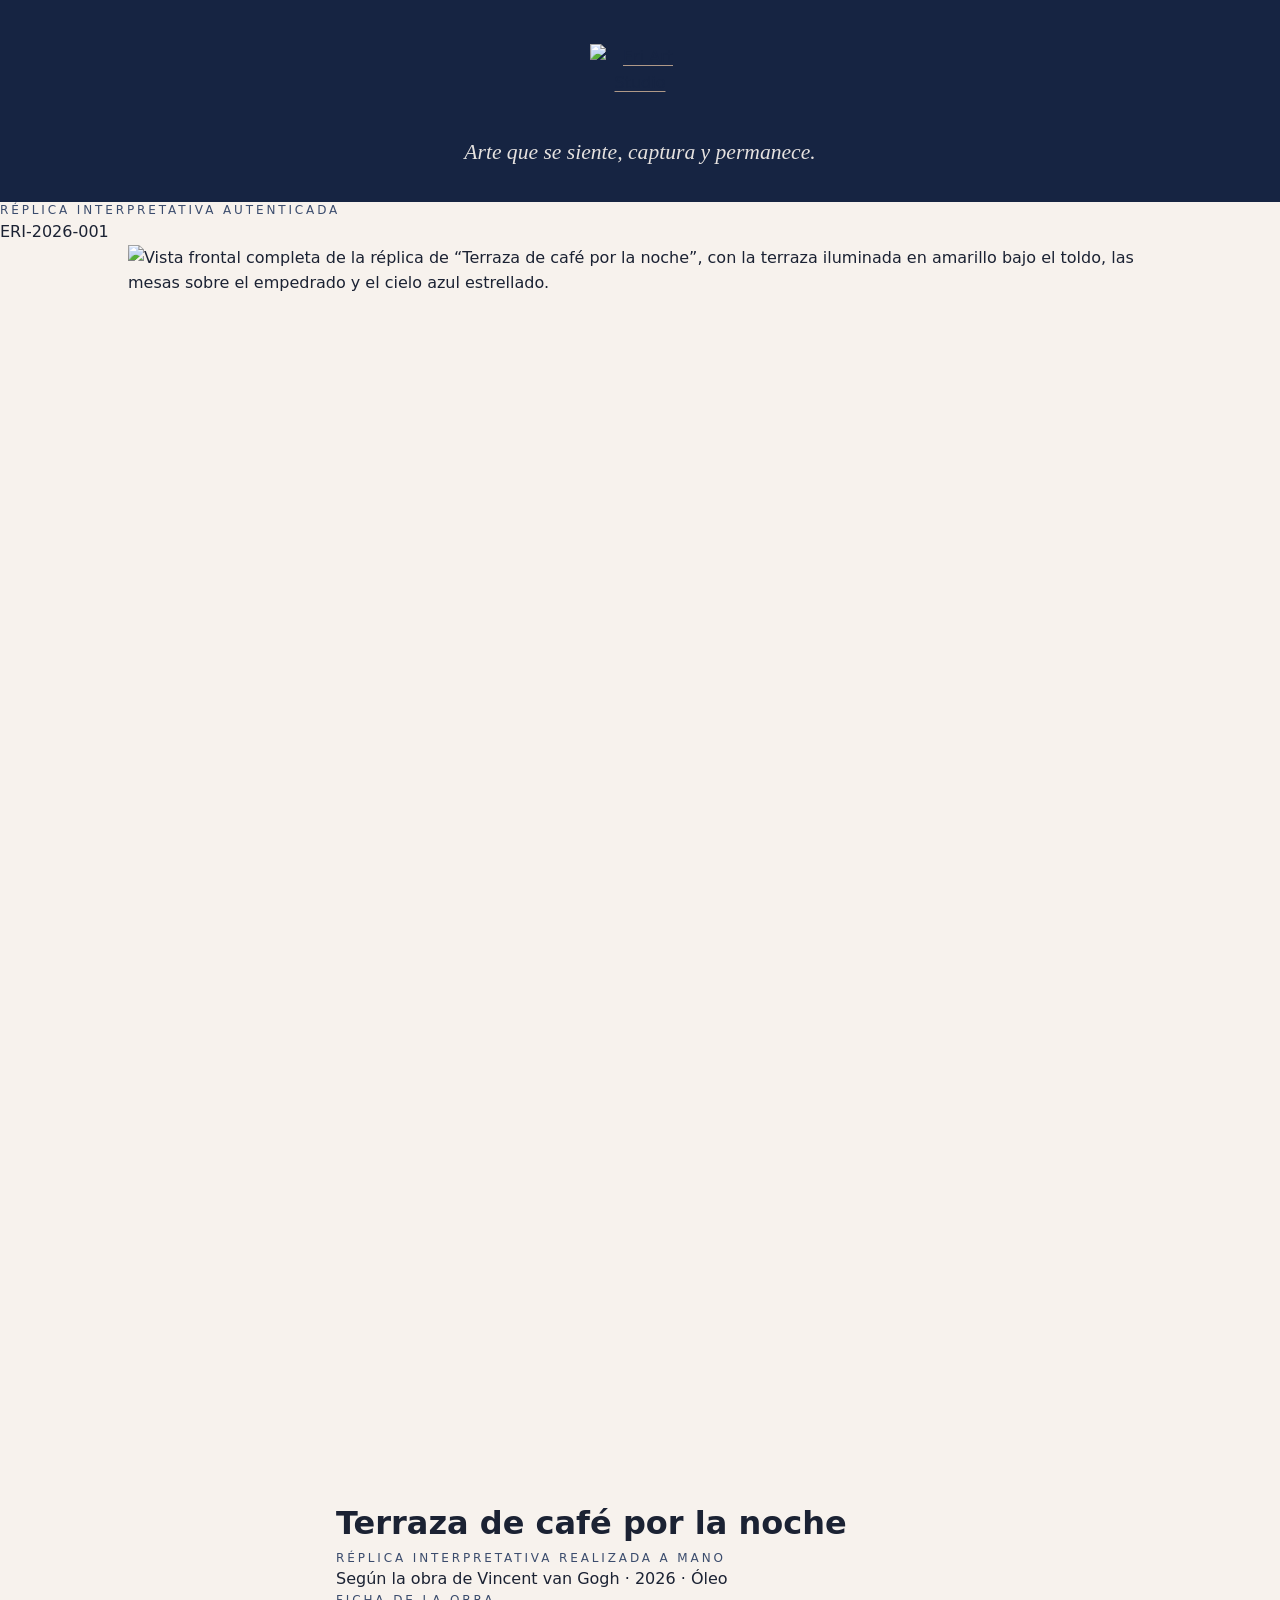
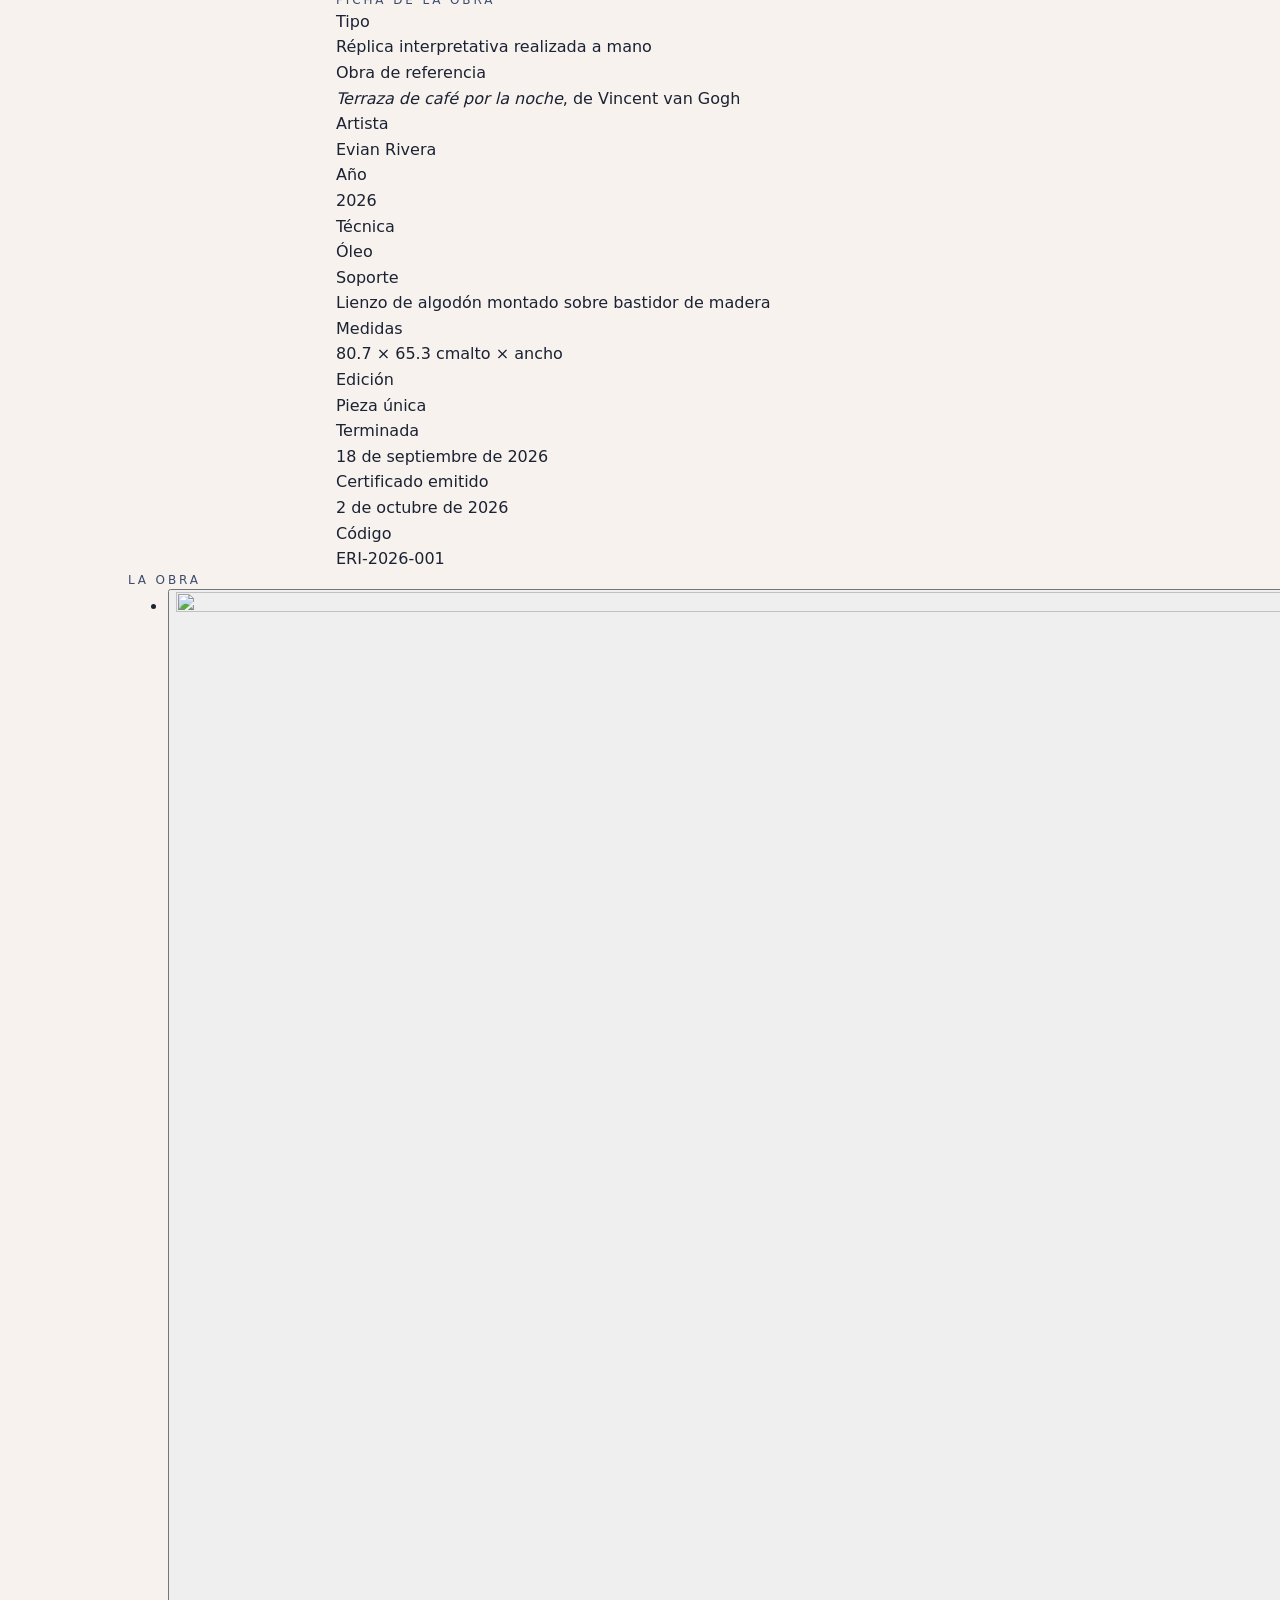
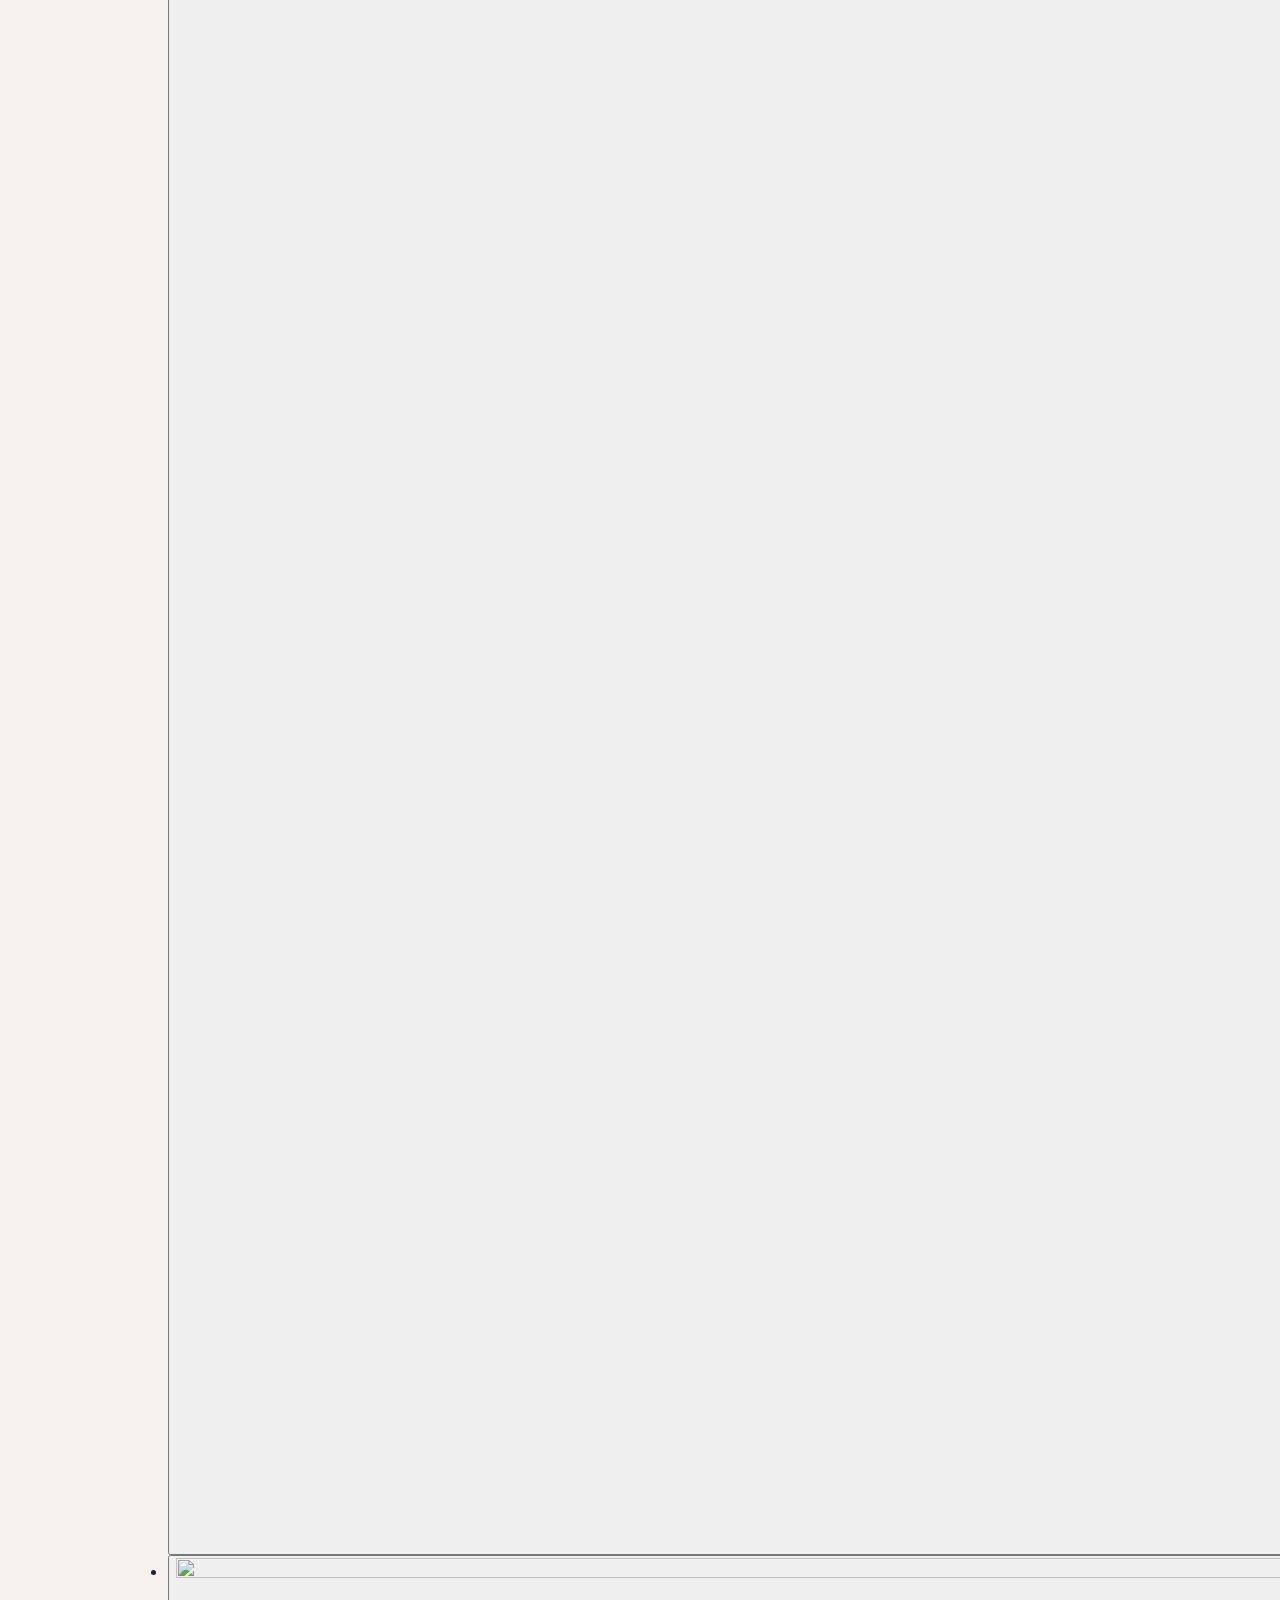
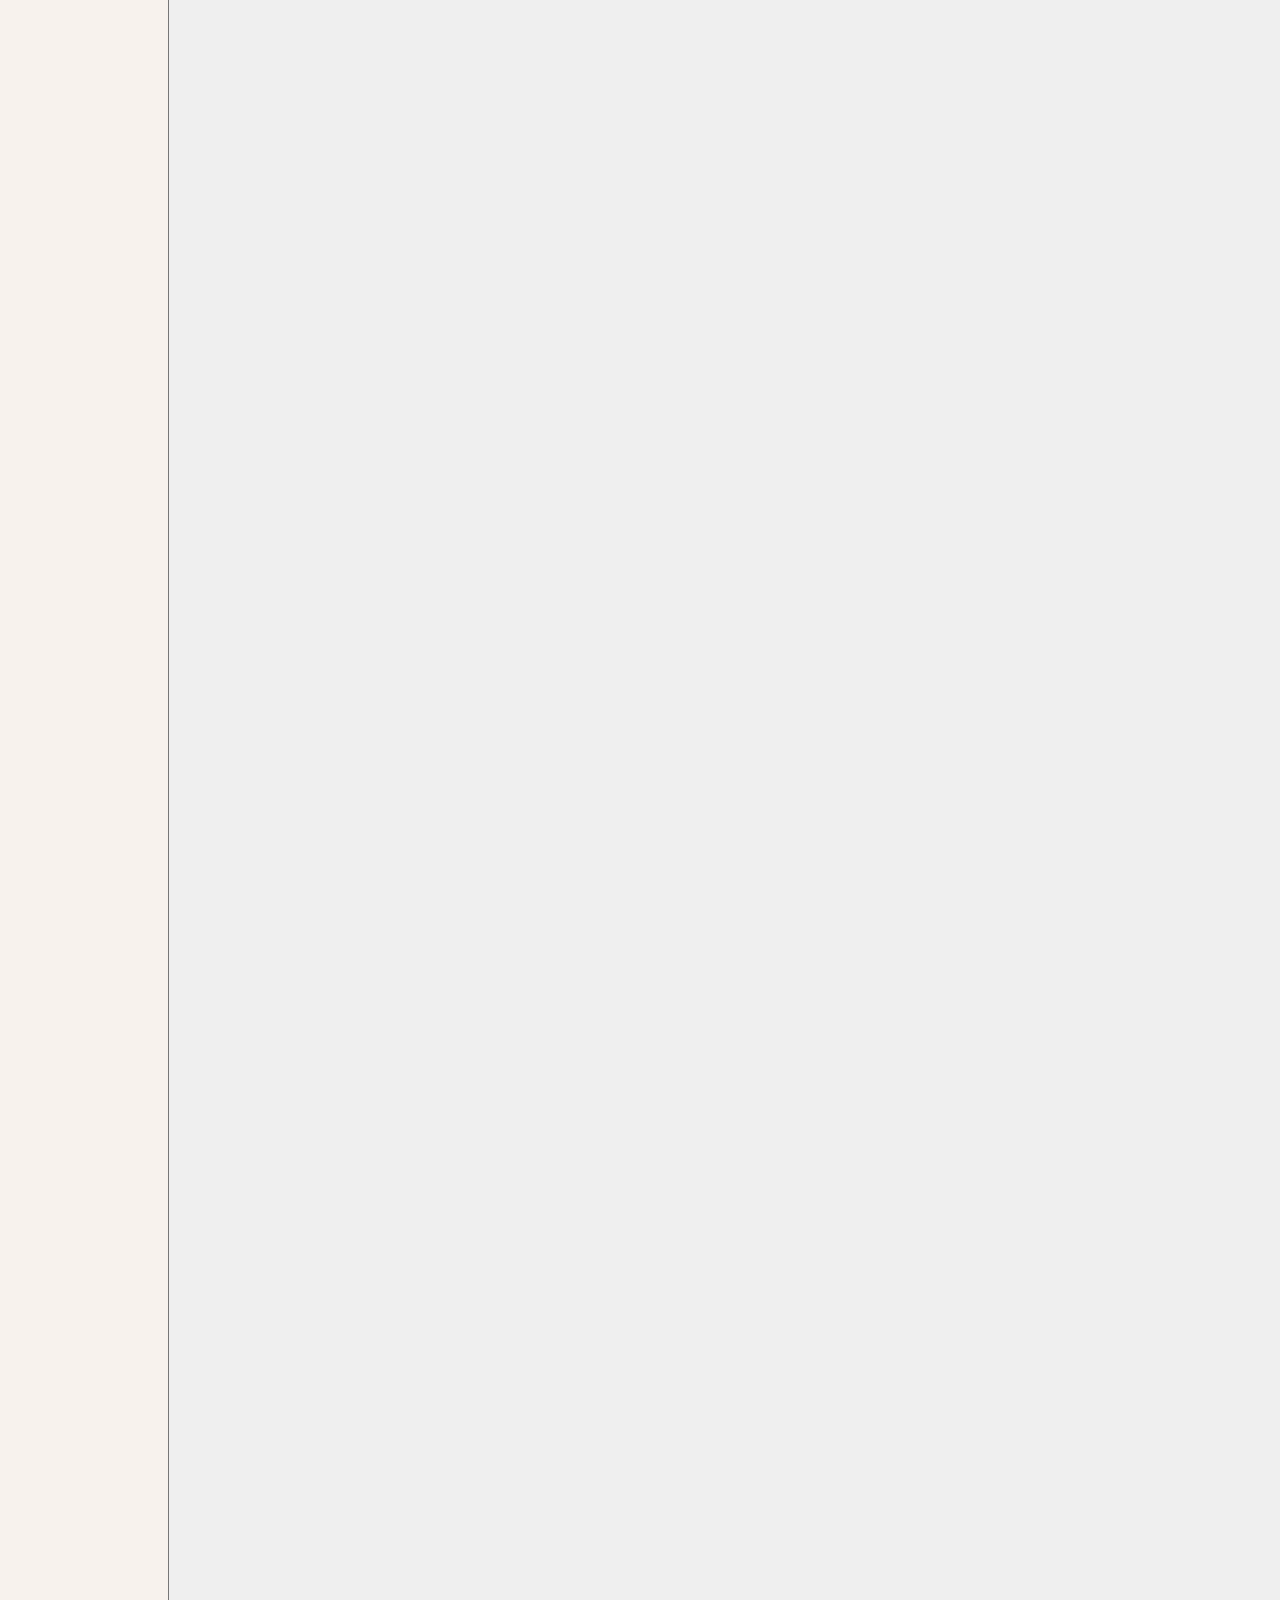
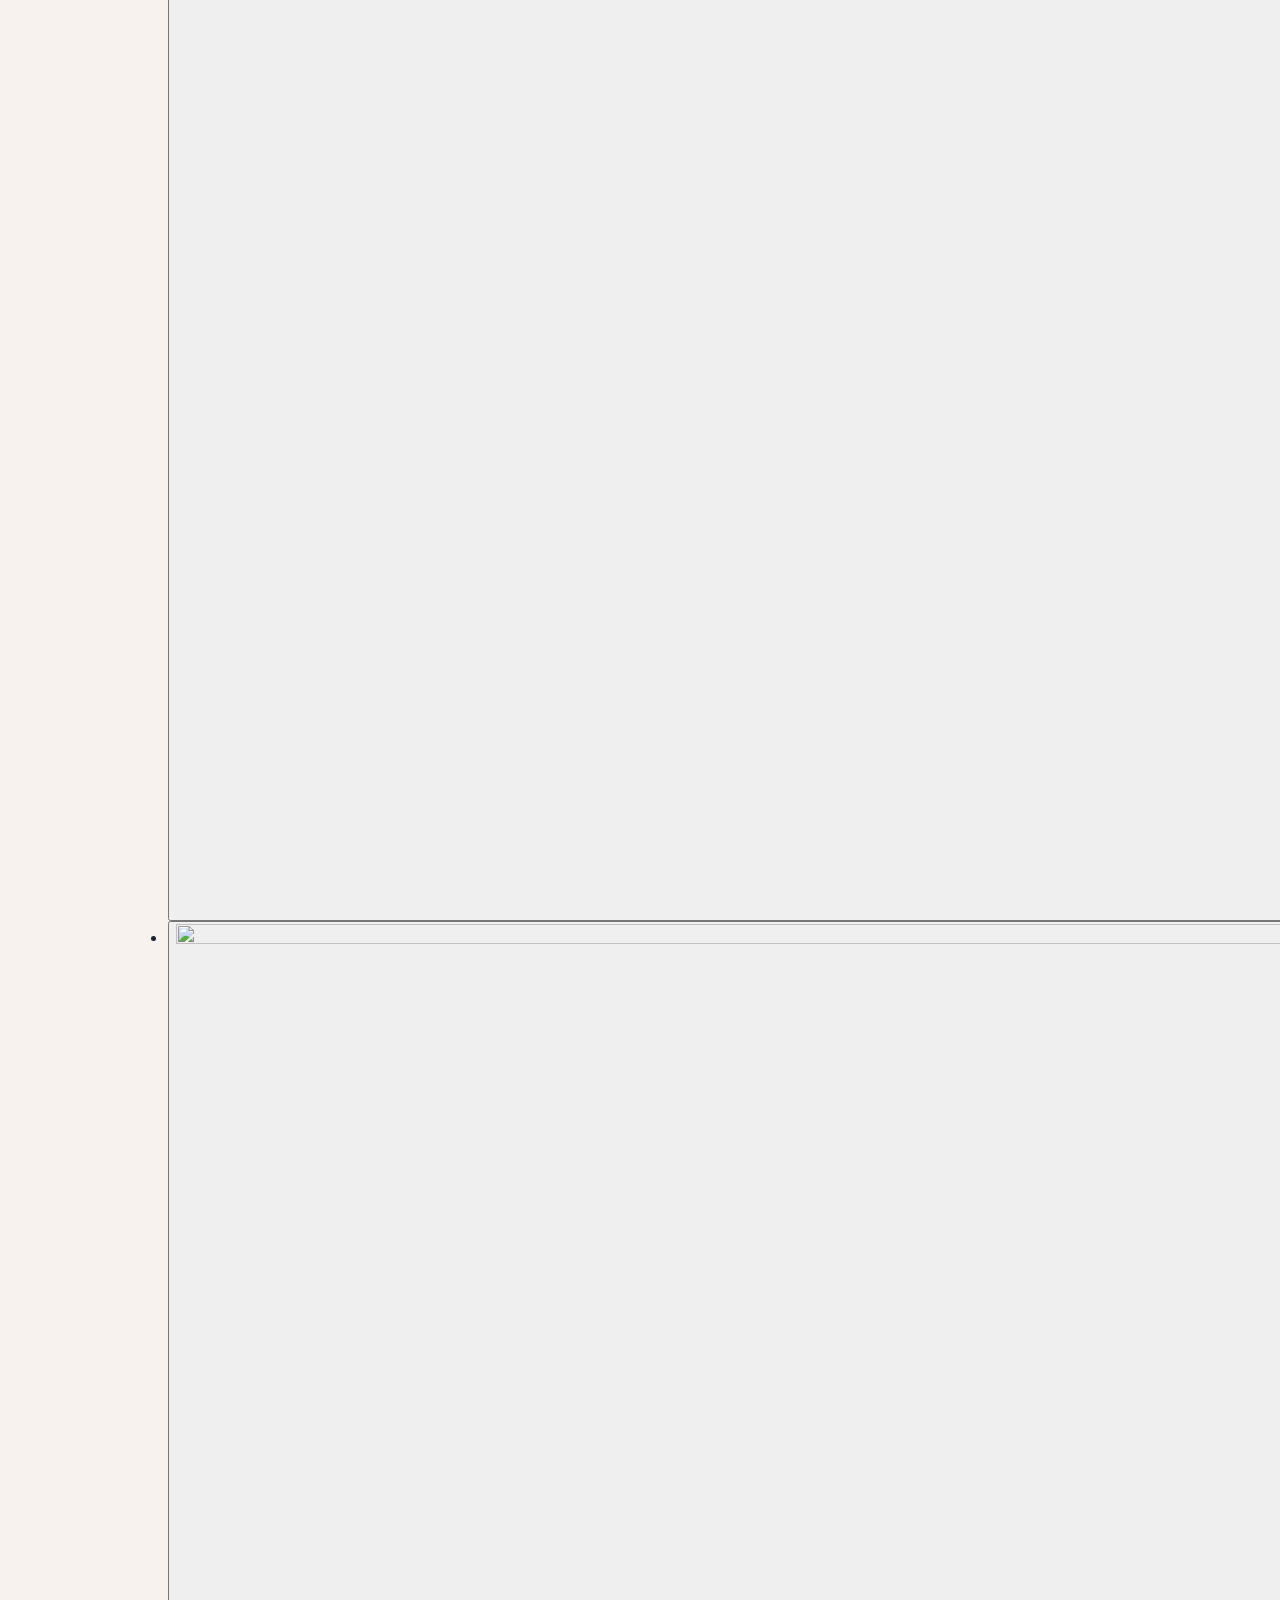
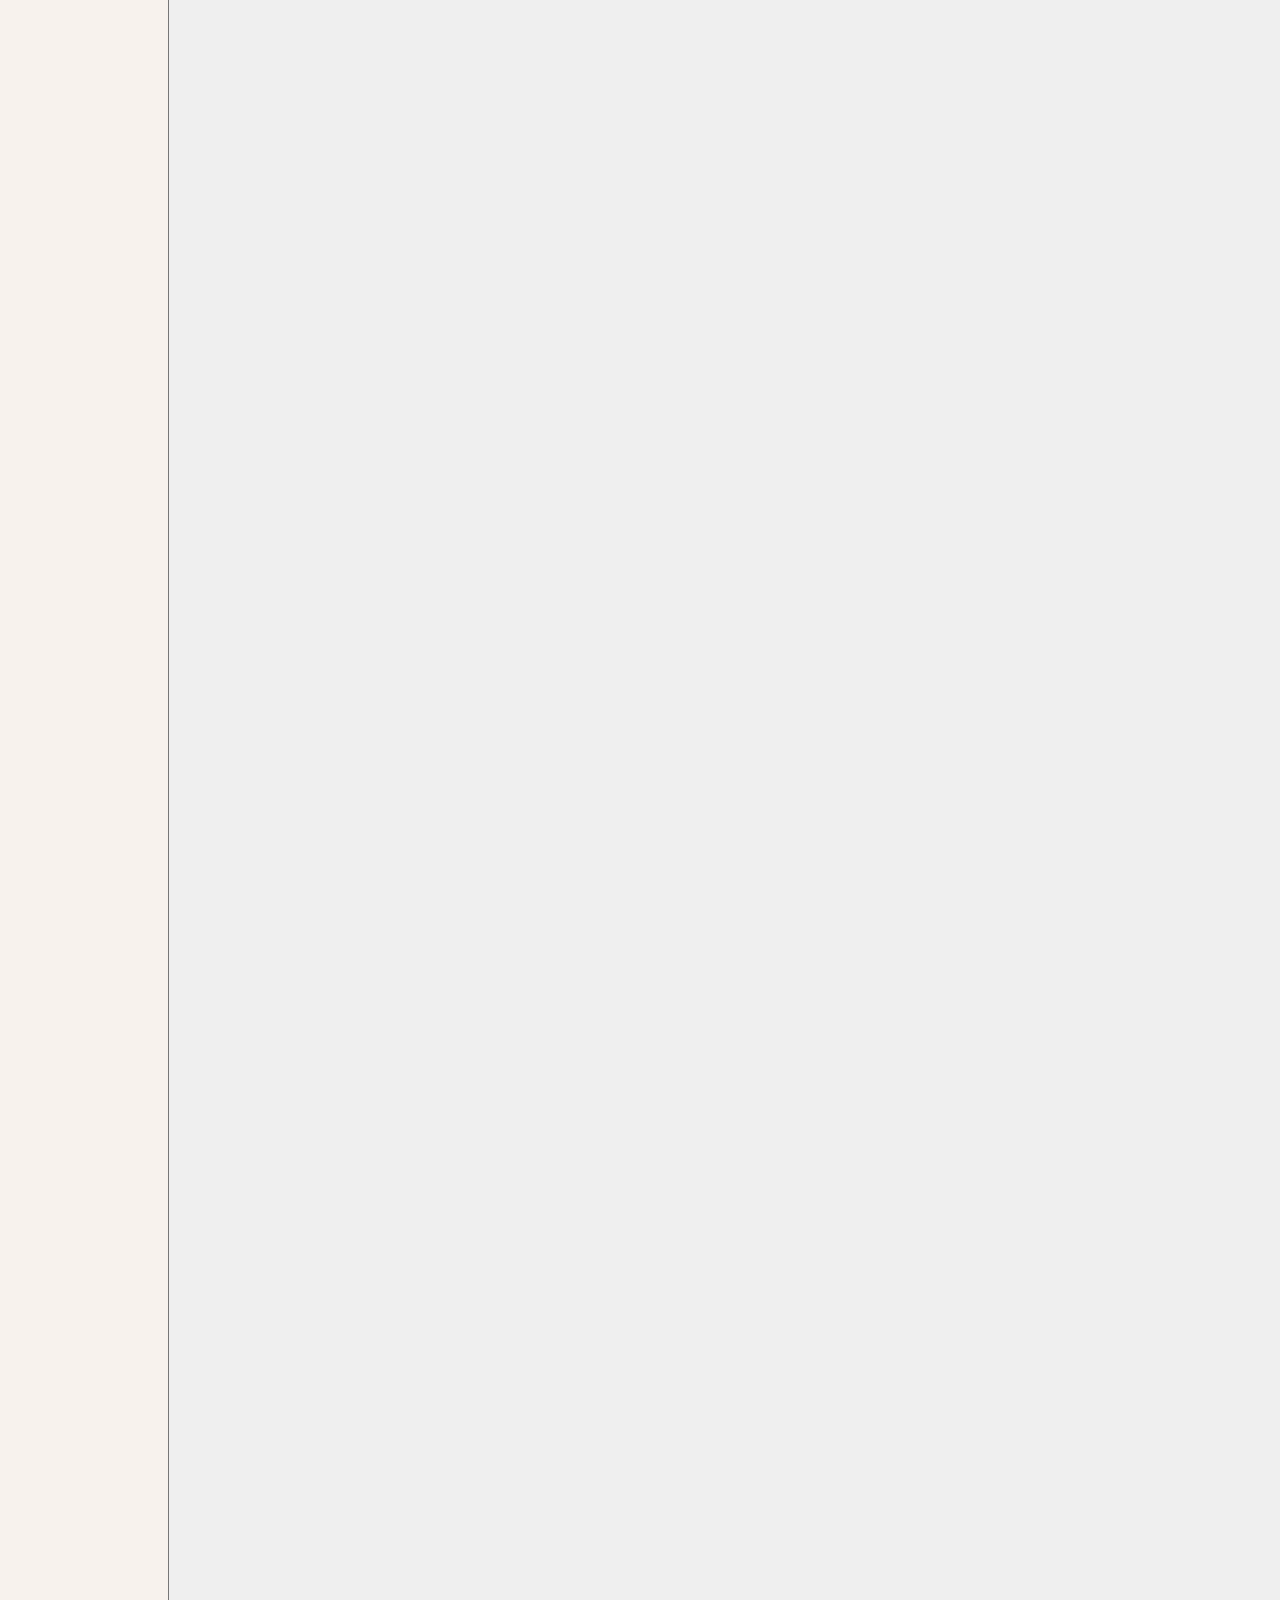
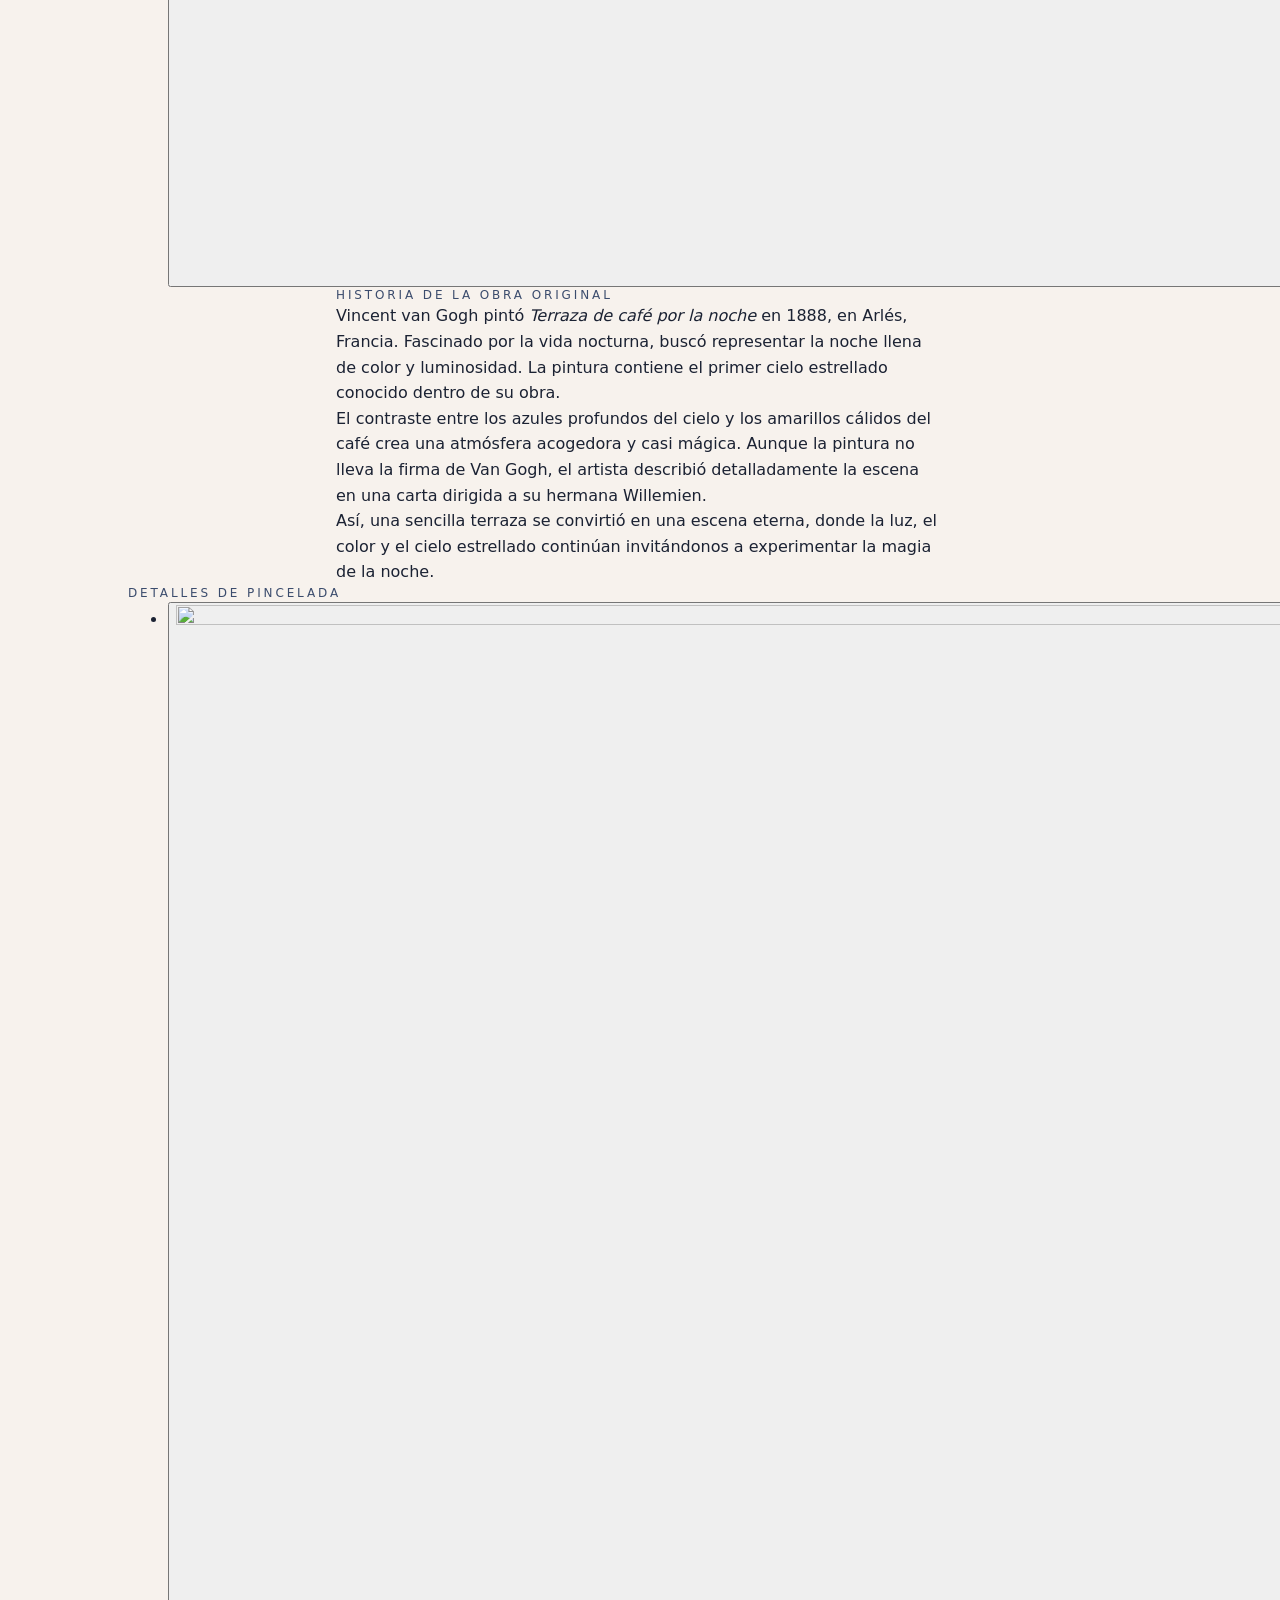
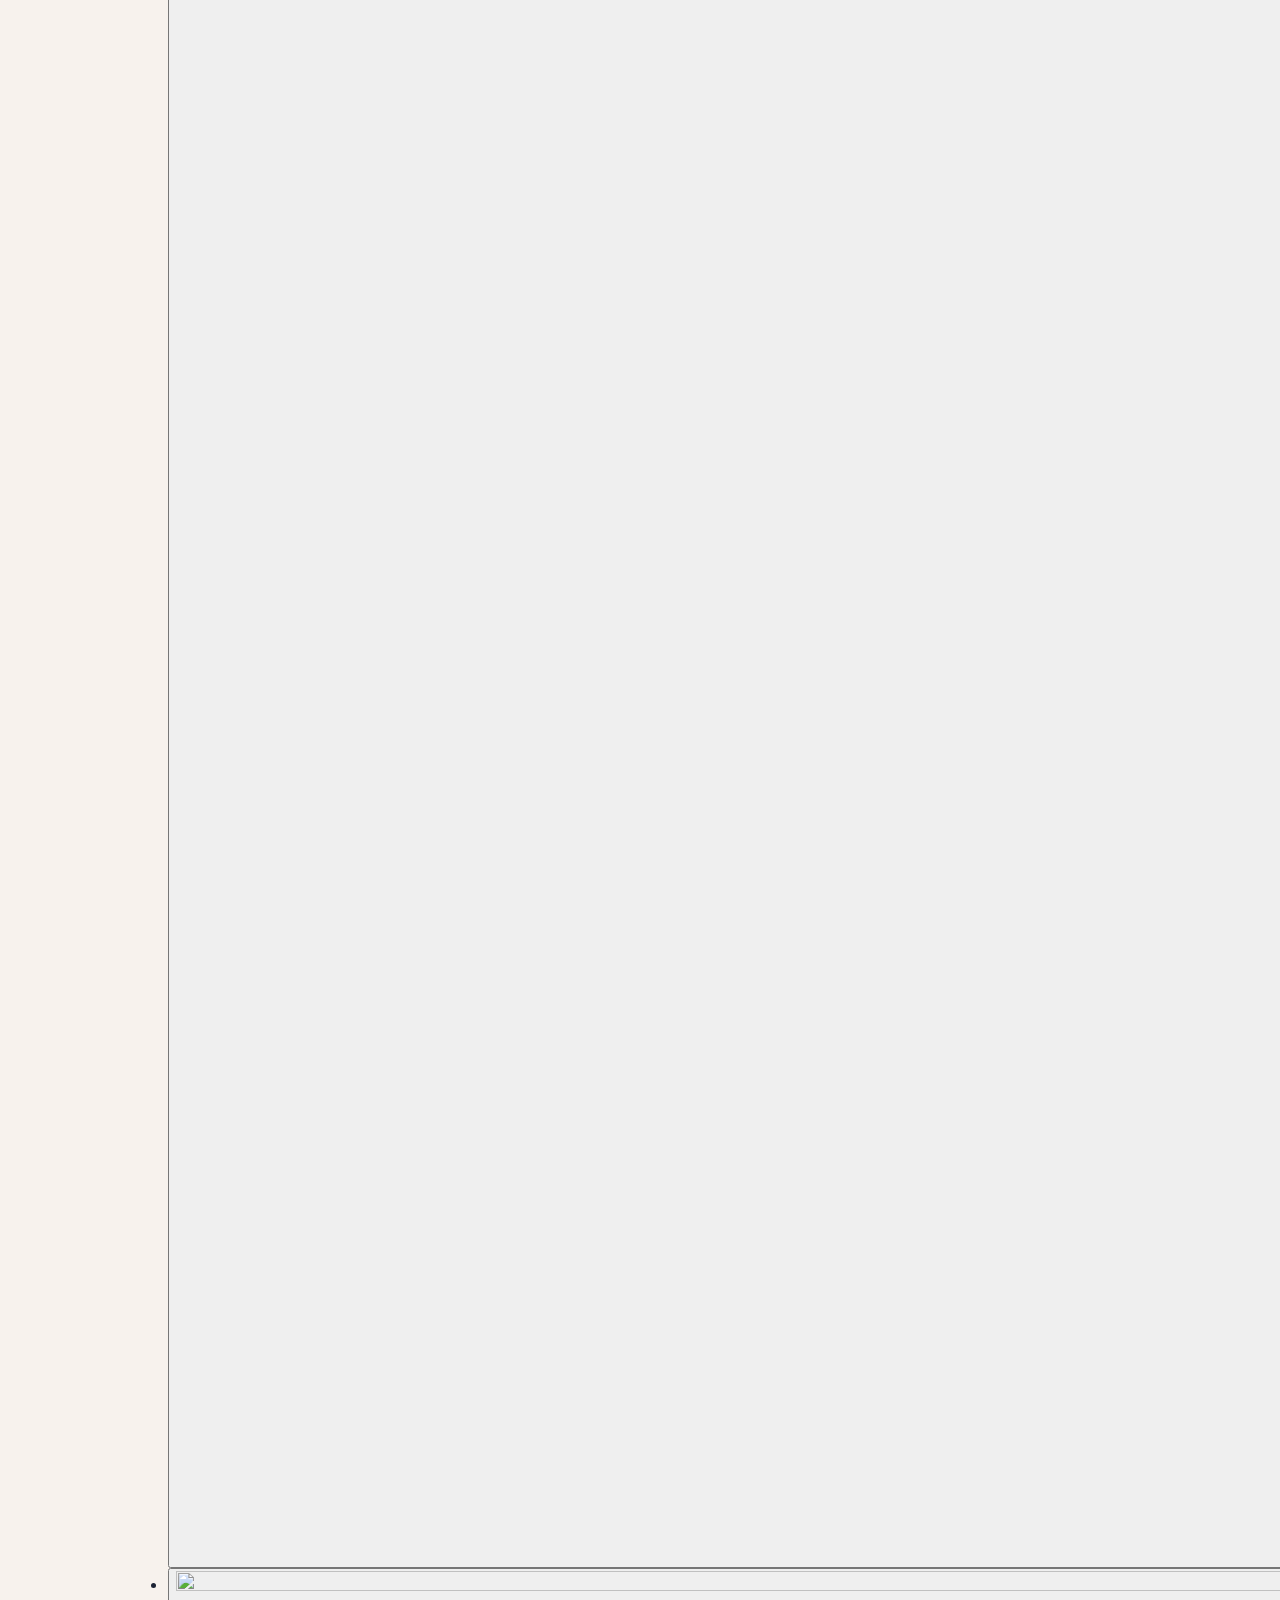
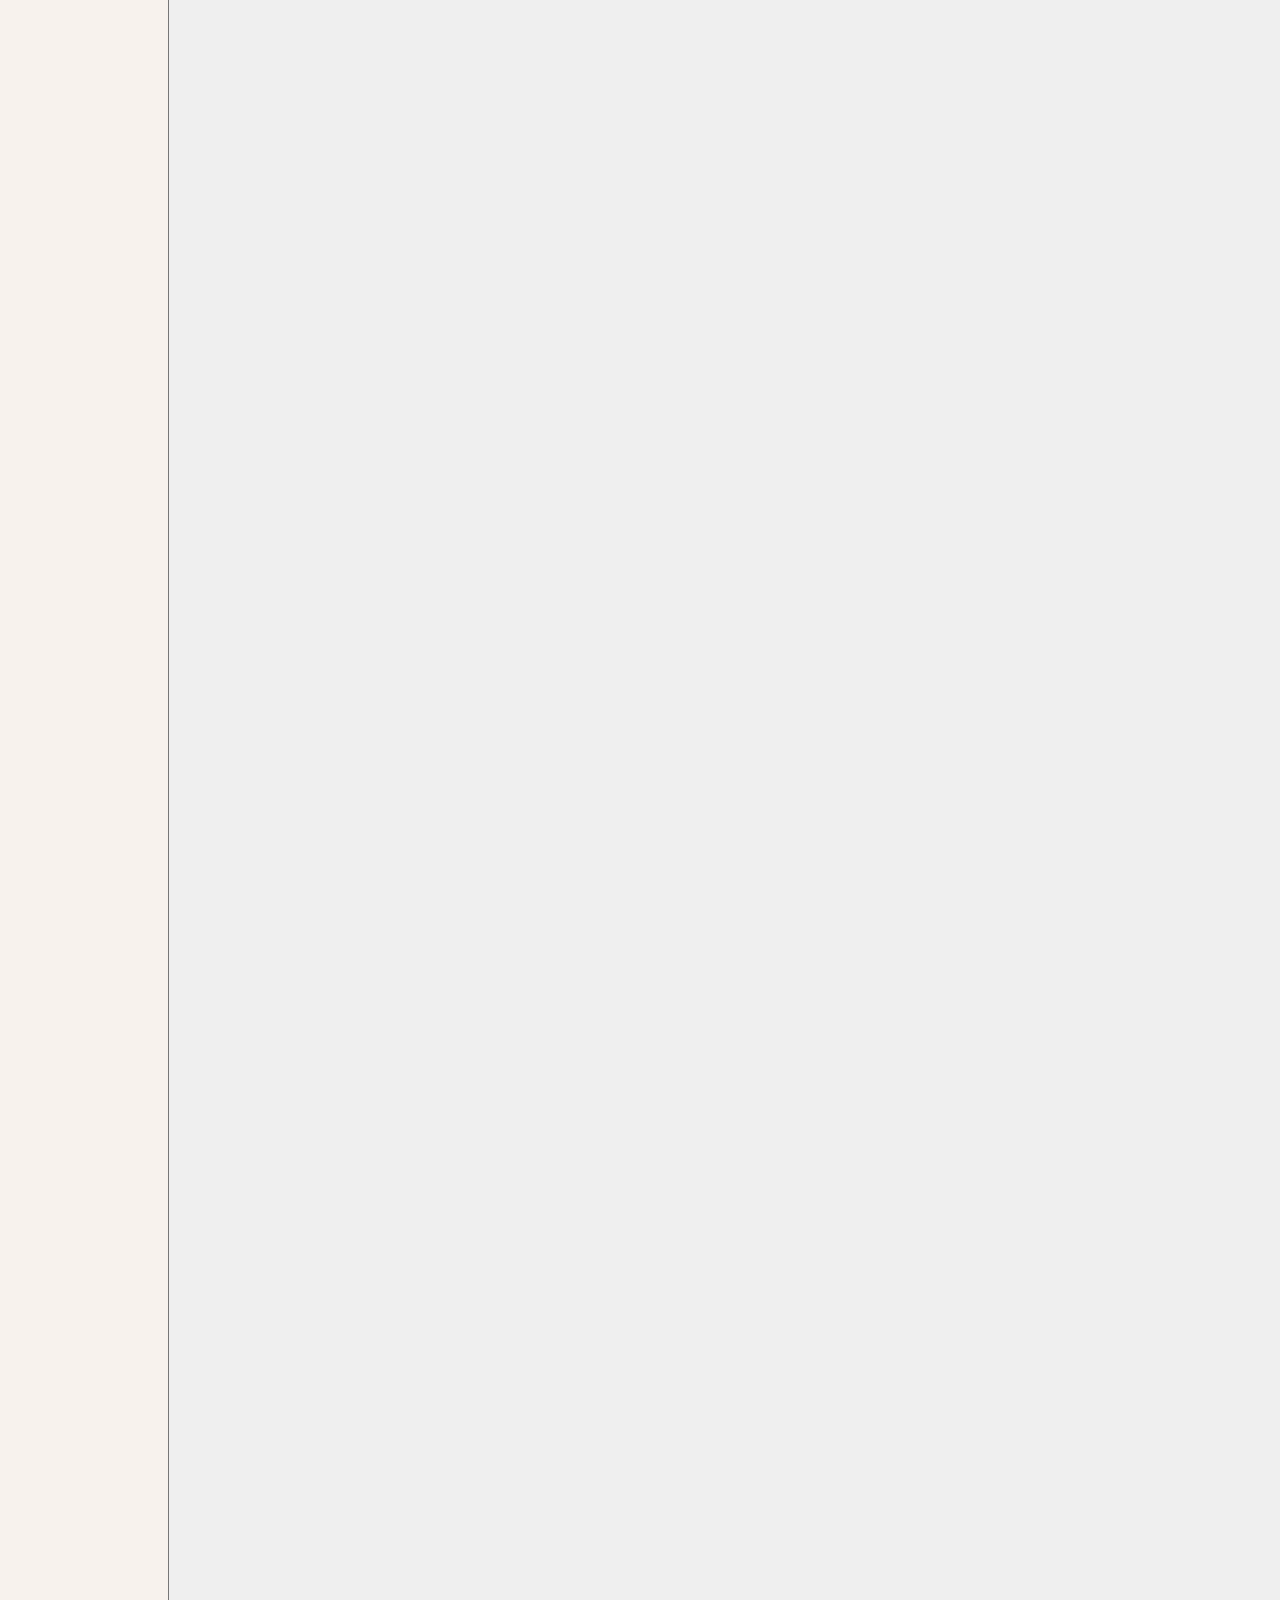
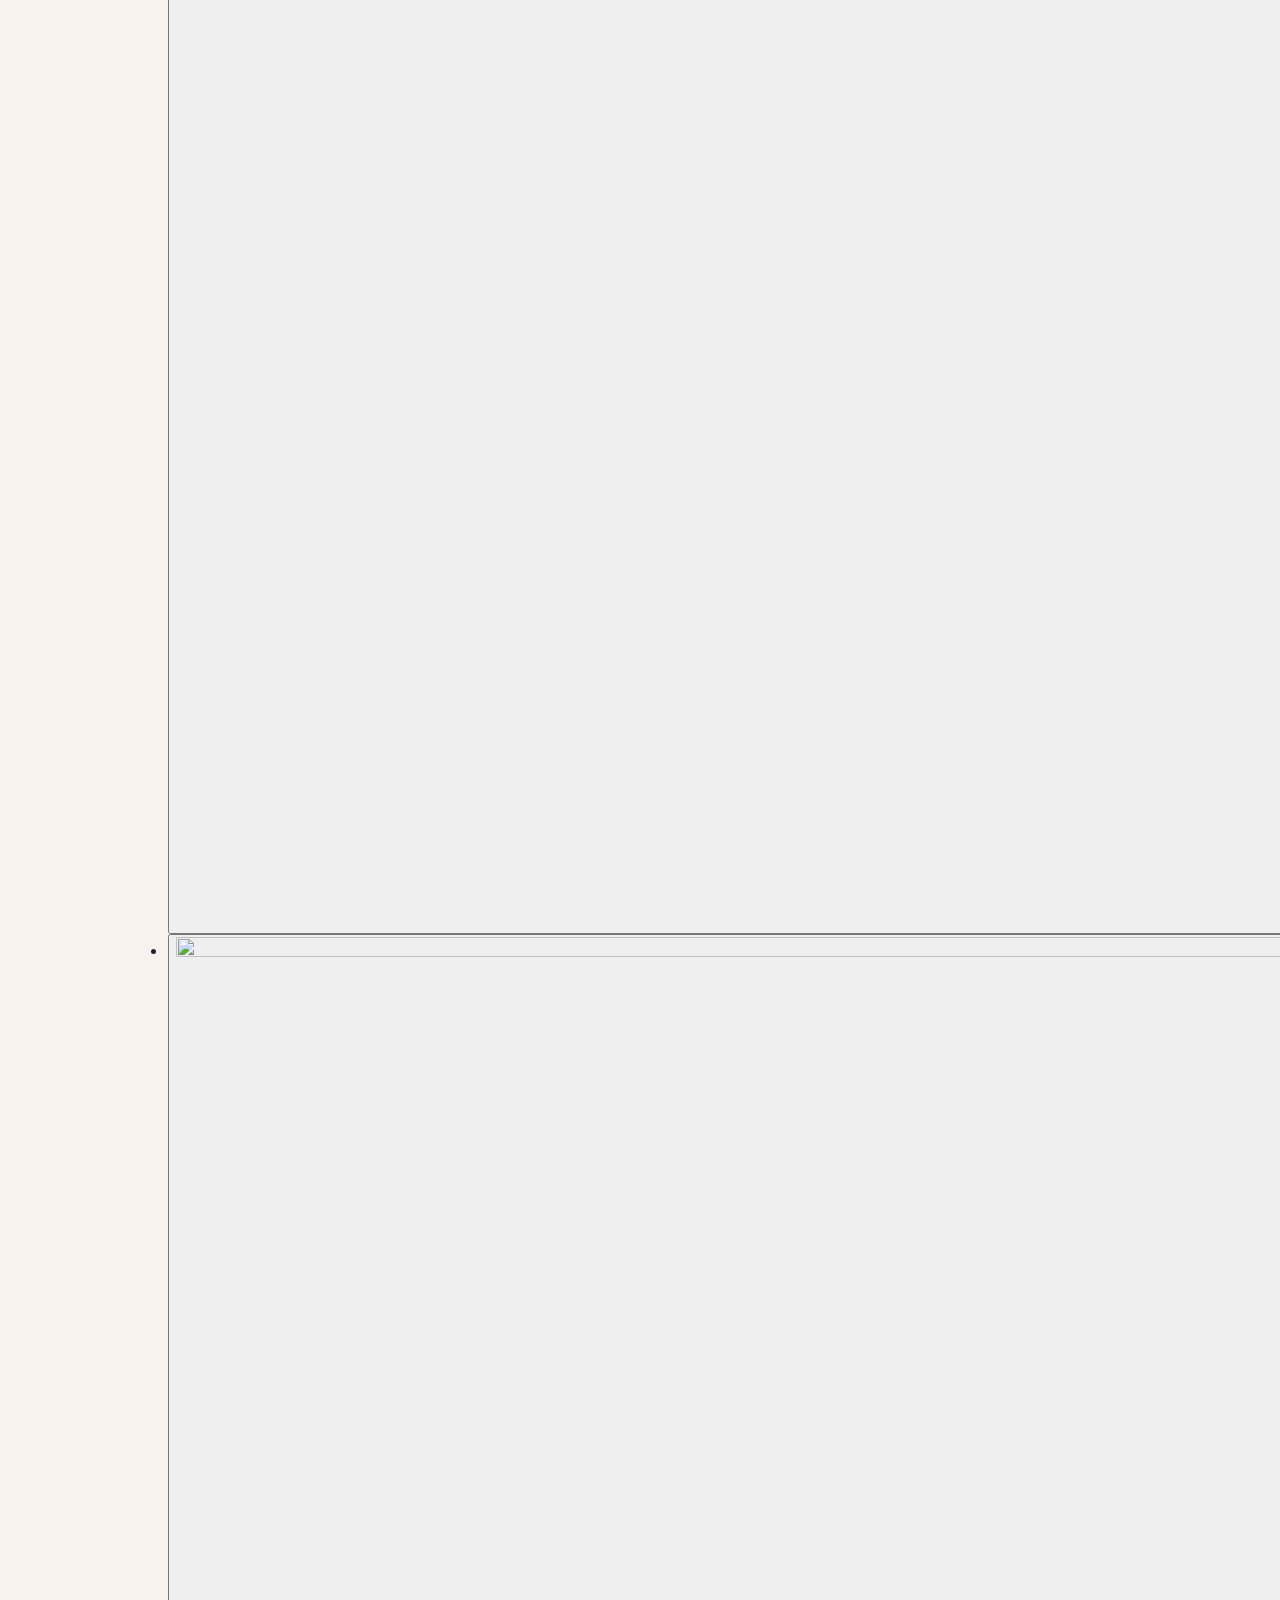
==== commit 50dbd5e2: "Publicación 2026-10-16 00:08: ERI-2026-001, ERI-2026-002, ERI-2026-003" ====
--- a/ERI-2026-001/index.html
+++ b/ERI-2026-001/index.html
@@ -1,4 +1,4 @@
 <!DOCTYPE html><html lang="es-MX"><head><meta charset="utf-8"><meta name="viewport" content="width=device-width, initial-scale=1"><title>Terraza de café por la noche — réplica interpretativa · Eri Art Studio</title><meta name="description" content="Registro de autenticidad de «Terraza de café por la noche» (réplica interpretativa realizada a mano), 2026, óleo. Código ERI-2026-001."><meta name="robots" content="noindex, nofollow"><link rel="canonical" href="https://eriartstudio.github.io/certificados/ERI-2026-001/"><meta name="theme-color" content="#162442"><link rel="icon" href="/certificados/marca/favicon.png" type="image/png"><meta property="og:type" content="website"><meta property="og:site_name" content="Eri Art Studio"><meta property="og:title" content="Terraza de café por la noche — réplica interpretativa · Eri Art Studio"><meta property="og:description" content="Registro de autenticidad de «Terraza de café por la noche» (réplica interpretativa realizada a mano), 2026, óleo. Código ERI-2026-001."><meta property="og:image" content="https://eriartstudio.github.io/certificados/_astro/principal.MwEC3tVy_Z1V87RD.jpg"><meta property="og:url" content="https://eriartstudio.github.io/certificados/ERI-2026-001/"><meta name="twitter:card" content="summary_large_image"><style>@font-face{font-family:Cormorant Garamond;font-style:normal;font-display:swap;font-weight:400;src:url(/certificados/_astro/cormorant-garamond-latin-400-normal.B-1hWBU7.woff2)format("woff2"),url(/certificados/_astro/cormorant-garamond-latin-400-normal.B7YtguxJ.woff)format("woff")}@font-face{font-family:Cormorant Garamond;font-style:italic;font-display:swap;font-weight:400;src:url(/certificados/_astro/cormorant-garamond-latin-400-italic.Dc_OZ8oc.woff2)format("woff2"),url(/certificados/_astro/cormorant-garamond-latin-400-italic.BLh7T8o8.woff)format("woff")}@font-face{font-family:Cormorant Garamond;font-style:normal;font-display:swap;font-weight:500;src:url(/certificados/_astro/cormorant-garamond-latin-500-normal.BsRWmXhO.woff2)format("woff2"),url(/certificados/_astro/cormorant-garamond-latin-500-normal.zIXX3Q-H.woff)format("woff")}@font-face{font-family:Jost;font-style:normal;font-display:swap;font-weight:400;src:url(/certificados/_astro/jost-latin-400-normal.q-RKOgPK.woff2)format("woff2"),url(/certificados/_astro/jost-latin-400-normal.C7S-3Ky6.woff)format("woff")}@font-face{font-family:Jost;font-style:normal;font-display:swap;font-weight:500;src:url(/certificados/_astro/jost-latin-500-normal.41lBe9I9.woff2)format("woff2"),url(/certificados/_astro/jost-latin-500-normal.B-AtzreL.woff)format("woff")}:root{--marino:#162442;--azul-logo:#203e72;--pizarra:#3b4c6d;--marfil:#f7f2ed;--crema:#efe7e1;--arena:#af9988;--piedra:#99918c;--champagne:#b8a37e;--tinta:#1b2233;--linea:color-mix(in srgb, var(--arena) 45%, transparent);--serif:"Cormorant Garamond", Georgia, "Times New Roman", serif;--sans:"Jost", system-ui, -apple-system, "Segoe UI", sans-serif;--t-etiqueta:.75rem;--t-dato:1rem;--t-cuerpo:1.25rem;--t-titulo:clamp(2.1rem, 7vw, 3.4rem);--t-subtitulo:clamp(1.15rem, 3.5vw, 1.35rem);--espaciado-etiqueta:.24em;--margen:clamp(1.25rem, 5vw, 2.5rem);--seccion:clamp(2.5rem, 8vw, 4.5rem);--ancho-texto:38rem;--ancho-max:64rem;--transicion:.22s ease}@media (prefers-reduced-motion:reduce){:root{--transicion:0s}}*,:before,:after{box-sizing:border-box}*{margin:0}html{-webkit-text-size-adjust:100%}body{background:var(--marfil);color:var(--tinta);font:400 var(--t-dato) / 1.6 var(--sans);-webkit-font-smoothing:antialiased}img,video{max-width:100%;height:auto;display:block}a{color:var(--marino);text-decoration-color:var(--arena);text-underline-offset:.2em}a:hover{text-decoration-color:currentColor}button{font:inherit;color:inherit;cursor:pointer}:focus-visible{outline:2px solid var(--azul-logo);outline-offset:3px}.visualmente-oculto{clip-path:inset(50%);white-space:nowrap;width:1px;height:1px;overflow:hidden;position:absolute!important}.saltar{z-index:10;background:var(--marfil);color:var(--marino);padding:.5rem 1rem;position:absolute;top:-4rem;left:1rem}.saltar:focus{top:1rem}.etiqueta{font:500 var(--t-etiqueta) / 1.4 var(--sans);letter-spacing:var(--espaciado-etiqueta);text-transform:uppercase;color:var(--pizarra)}.contenedor{width:min(100% - 2 * var(--margen), var(--ancho-max));margin-inline:auto}.contenedor-texto{width:min(100% - 2 * var(--margen), var(--ancho-texto));margin-inline:auto}.aviso-banda{color:#5c4400;text-align:center;font:500 .8rem/1.4 var(--sans);letter-spacing:.08em;padding:.5rem var(--margen);background:#fff4d1}@media (prefers-reduced-motion:no-preference){.aparece{animation:.6s both aparece}@keyframes aparece{0%{opacity:0;transform:translateY(6px)}}}
 .encabezado[data-astro-cid-ocp5e6q2]{background:var(--marino);color:var(--marfil);text-align:center;padding:clamp(1.75rem, 6vw, 2.75rem) var(--margen) clamp(1.5rem, 5vw, 2.25rem)}.logo[data-astro-cid-ocp5e6q2]{display:inline-block}.logo[data-astro-cid-ocp5e6q2] img[data-astro-cid-ocp5e6q2]{width:clamp(76px,20vw,100px);height:auto}.eslogan[data-astro-cid-ocp5e6q2]{font:italic 400 var(--t-subtitulo) / 1.3 var(--serif);opacity:.92;margin-top:.85rem}.pie[data-astro-cid-kb2vq6wp]{background:var(--marino);color:#f7f2edd1;text-align:center;padding:2.5rem var(--margen) calc(2.5rem + env(safe-area-inset-bottom));justify-items:center;gap:.7rem;font-size:.85rem;display:grid}.logotipo[data-astro-cid-kb2vq6wp]{width:min(210px,60vw);height:auto;margin-bottom:.5rem}.codigo[data-astro-cid-kb2vq6wp]{letter-spacing:.12em}.oficial[data-astro-cid-kb2vq6wp]{opacity:.85;font-size:.8rem}.oficial[data-astro-cid-kb2vq6wp] strong[data-astro-cid-kb2vq6wp]{color:var(--marfil);font-weight:500}
 </style><link rel="stylesheet" href="/certificados/_astro/index.D1zaeZ8U.css"><style>.contacto[data-astro-cid-7b4tjujo]{flex-wrap:wrap;gap:.5rem 1.75rem;padding:0;font-size:1.05rem;list-style:none;display:flex}.contacto[data-astro-cid-7b4tjujo] a[data-astro-cid-7b4tjujo]{padding-block:.4rem;display:inline-block}
-</style></head><body><a class="saltar" href="#contenido">Ir al contenido</a><header class="encabezado" data-astro-cid-ocp5e6q2><a href="/certificados/" class="logo" aria-label="Eri Art Studio — inicio" data-astro-cid-ocp5e6q2><img src="/certificados/marca/monograma-er-marfil.png" width="466" height="376" alt="Eri Art Studio" data-astro-cid-ocp5e6q2></a><p class="eslogan" data-astro-cid-ocp5e6q2>Arte que se siente, captura y permanece.</p></header><main id="contenido" data-astro-cid-7tqzxwof><section class="verificacion" aria-label="Verificación de autenticidad" data-astro-cid-ztotyd3t><p class="sello etiqueta" data-estado="publicada" data-astro-cid-ztotyd3t><span class="punto" aria-hidden="true" data-astro-cid-ztotyd3t></span>Réplica interpretativa autenticada</p><p class="codigo" data-astro-cid-ztotyd3t><span class="visualmente-oculto" data-astro-cid-ztotyd3t>Código de la obra: </span>ERI-2026-001</p></section><div class="principal contenedor aparece" data-astro-cid-7tqzxwof><img src="/certificados/_astro/principal.MwEC3tVy_rOnh.webp" srcset="/certificados/_astro/principal.MwEC3tVy_ZNEPk5.webp 480w, /certificados/_astro/principal.MwEC3tVy_Ztu6hN.webp 800w, /certificados/_astro/principal.MwEC3tVy_27YHhs.webp 1200w, /certificados/_astro/principal.MwEC3tVy_Z2l9FVr.webp 1600w, /certificados/_astro/principal.MwEC3tVy_1q6EFl.webp 2000w" alt="Vista frontal completa de la réplica de “Terraza de café por la noche”, con la terraza iluminada en amarillo bajo el toldo, las mesas sobre el empedrado y el cielo azul estrellado." sizes="(min-width: 64rem) 64rem, calc(100vw - 2.5rem)" loading="eager" fetchpriority="high" data-astro-cid-7tqzxwof="true" decoding="async" width="2091" height="2560"></div><div class="titulo contenedor-texto" data-astro-cid-7tqzxwof><h1 data-astro-cid-7tqzxwof>Terraza de café por la noche</h1><p class="tipo etiqueta" data-astro-cid-7tqzxwof>Réplica interpretativa realizada a mano</p><p class="sub" data-astro-cid-7tqzxwof>Según la obra de Vincent van Gogh · 2026 · Óleo</p></div><section class="seccion" aria-labelledby="ficha-t" data-astro-cid-mbuwc6bn><div class="contenedor-texto" data-astro-cid-mbuwc6bn><h2 class="etiqueta" id="ficha-t" data-astro-cid-mbuwc6bn>Ficha de la obra</h2><dl class="ficha" data-astro-cid-jt7r42xn><div class="fila" data-astro-cid-jt7r42xn><dt data-astro-cid-jt7r42xn>Tipo</dt><dd data-astro-cid-jt7r42xn>Réplica interpretativa realizada a mano</dd></div><div class="fila" data-astro-cid-jt7r42xn><dt data-astro-cid-jt7r42xn>Obra de referencia</dt><dd data-astro-cid-jt7r42xn><em>Terraza de café por la noche</em>, de Vincent van Gogh</dd></div><div class="fila" data-astro-cid-jt7r42xn><dt data-astro-cid-jt7r42xn>Artista</dt><dd data-astro-cid-jt7r42xn>Evian Rivera</dd></div><div class="fila" data-astro-cid-jt7r42xn><dt data-astro-cid-jt7r42xn>Año</dt><dd data-astro-cid-jt7r42xn>2026</dd></div><div class="fila" data-astro-cid-jt7r42xn><dt data-astro-cid-jt7r42xn>Técnica</dt><dd data-astro-cid-jt7r42xn>Óleo</dd></div><div class="fila" data-astro-cid-jt7r42xn><dt data-astro-cid-jt7r42xn>Soporte</dt><dd data-astro-cid-jt7r42xn>Lienzo de algodón montado sobre bastidor de madera</dd></div><div class="fila" data-astro-cid-jt7r42xn><dt data-astro-cid-jt7r42xn>Medidas</dt><dd data-astro-cid-jt7r42xn>80.7 × 65.3 cm<span class="extra" data-astro-cid-jt7r42xn>alto × ancho</span></dd></div><div class="fila" data-astro-cid-jt7r42xn><dt data-astro-cid-jt7r42xn>Edición</dt><dd data-astro-cid-jt7r42xn>Pieza única</dd></div><div class="fila" data-astro-cid-jt7r42xn><dt data-astro-cid-jt7r42xn>Terminada</dt><dd data-astro-cid-jt7r42xn>18 de septiembre de 2026</dd></div><div class="fila" data-astro-cid-jt7r42xn><dt data-astro-cid-jt7r42xn>Certificado emitido</dt><dd data-astro-cid-jt7r42xn>2 de octubre de 2026</dd></div><div class="fila" data-astro-cid-jt7r42xn><dt data-astro-cid-jt7r42xn>Código</dt><dd data-astro-cid-jt7r42xn>ERI-2026-001</dd></div></dl></div></section><section class="seccion" aria-labelledby="galeria-t" data-astro-cid-mbuwc6bn><div class="contenedor" data-astro-cid-mbuwc6bn><h2 class="etiqueta" id="galeria-t" data-astro-cid-mbuwc6bn>La obra</h2><div class="galeria" data-galeria data-astro-cid-pd4bmjx6><ul class="rejilla" role="list" data-astro-cid-pd4bmjx6><li data-astro-cid-pd4bmjx6><button type="button" class="miniatura" data-i="0" data-src="/certificados/_astro/img_0252.BbA9EMLV_ZyHEUW.webp" data-srcset="/certificados/_astro/img_0252.BbA9EMLV_1XGmBT.webp 1200w, /certificados/_astro/img_0252.BbA9EMLV_ZyHEUW.webp 2000w" data-w="2000" data-h="2481" data-alt="La réplica completa colgada sobre una pared blanca, vista de frente." aria-label="Ampliar imagen 1 de 3: La réplica completa colgada sobre una pared blanca, vista de frente." data-astro-cid-pd4bmjx6><img src="/certificados/_astro/img_0252.BbA9EMLV_2bDykv.webp" srcset="/certificados/_astro/img_0252.BbA9EMLV_Z1vmL4H.webp 360w, /certificados/_astro/img_0252.BbA9EMLV_Z2gtaj7.webp 720w" alt sizes="(min-width: 48rem) 20rem, 46vw" loading="lazy" decoding="async" data-astro-cid-pd4bmjx6="true" width="2064" height="2560"></button></li><li data-astro-cid-pd4bmjx6><button type="button" class="miniatura" data-i="1" data-src="/certificados/_astro/img_0257.DLz4WA98_14XmGI.webp" data-srcset="/certificados/_astro/img_0257.DLz4WA98_21dDSC.webp 1200w, /certificados/_astro/img_0257.DLz4WA98_14XmGI.webp 1920w" data-w="1920" data-h="2560" data-alt="Vista en ángulo de la réplica colgada en la pared, que deja ver el relieve de las pinceladas en la puerta azul, el toldo amarillo y la terraza." aria-label="Ampliar imagen 2 de 3: Vista en ángulo de la réplica colgada en la pared, que deja ver el relieve de las pinceladas en la puerta azul, el toldo amarillo y la terraza." data-astro-cid-pd4bmjx6><img src="/certificados/_astro/img_0257.DLz4WA98_14XmGI.webp" srcset="/certificados/_astro/img_0257.DLz4WA98_9oIF4.webp 360w, /certificados/_astro/img_0257.DLz4WA98_Z2tbwzA.webp 720w" alt sizes="(min-width: 48rem) 20rem, 46vw" loading="lazy" decoding="async" data-astro-cid-pd4bmjx6="true" width="1920" height="2560"></button></li><li data-astro-cid-pd4bmjx6><button type="button" class="miniatura" data-i="2" data-src="/certificados/_astro/img_0277.BdmQzj8V_Z1leP5C.webp" data-srcset="/certificados/_astro/img_0277.BdmQzj8V_1y7Dp2.webp 1200w, /certificados/_astro/img_0277.BdmQzj8V_Z1leP5C.webp 1994w" data-w="1994" data-h="2560" data-alt="Vista lateral de la réplica colgada en una pared blanca, que muestra el canto del lienzo montado sobre su bastidor." aria-label="Ampliar imagen 3 de 3: Vista lateral de la réplica colgada en una pared blanca, que muestra el canto del lienzo montado sobre su bastidor." data-astro-cid-pd4bmjx6><img src="/certificados/_astro/img_0277.BdmQzj8V_Z1leP5C.webp" srcset="/certificados/_astro/img_0277.BdmQzj8V_UoSTk.webp 360w, /certificados/_astro/img_0277.BdmQzj8V_ZFU95b.webp 720w" alt sizes="(min-width: 48rem) 20rem, 46vw" loading="lazy" decoding="async" data-astro-cid-pd4bmjx6="true" width="1994" height="2560"></button></li></ul><dialog class="visor" aria-label="Fotografías de la obra: vista ampliada" data-astro-cid-pd4bmjx6><figure data-astro-cid-pd4bmjx6><img alt="" data-astro-cid-pd4bmjx6><figcaption data-astro-cid-pd4bmjx6></figcaption></figure><div class="controles" data-astro-cid-pd4bmjx6><button type="button" data-accion="anterior" aria-label="Imagen anterior" data-astro-cid-pd4bmjx6>←</button><span class="contador" aria-live="polite" data-astro-cid-pd4bmjx6></span><button type="button" data-accion="siguiente" aria-label="Imagen siguiente" data-astro-cid-pd4bmjx6>→</button><button type="button" data-accion="cerrar" class="cerrar" data-astro-cid-pd4bmjx6>Cerrar</button></div></dialog></div><script type="module">for(let e of document.querySelectorAll(`[data-galeria]`)){let t=[...e.querySelectorAll(`.miniatura`)],n=e.querySelector(`dialog`),r=n.querySelector(`img`),i=n.querySelector(`figcaption`),a=n.querySelector(`.contador`),o=0,s=null,c=e=>{o=(e+t.length)%t.length;let n=t[o].dataset;r.sizes=`100vw`,r.srcset=n.srcset,r.src=n.src,r.alt=n.alt,r.width=+n.w,r.height=+n.h,i.textContent=n.alt,a.textContent=`${o+1} / ${t.length}`};t.forEach((e,t)=>e.addEventListener(`click`,()=>{s=e,c(t),n.showModal()})),n.addEventListener(`click`,e=>{let t=e.target.closest(`button`)?.dataset.accion;t===`anterior`?c(o-1):t===`siguiente`?c(o+1):(t===`cerrar`||e.target===n)&&n.close()}),n.addEventListener(`keydown`,e=>{e.key===`ArrowLeft`&&c(o-1),e.key===`ArrowRight`&&c(o+1)}),n.addEventListener(`close`,()=>s?.focus()),t.length<2&&n.querySelectorAll(`[data-accion="anterior"],[data-accion="siguiente"],.contador`).forEach(e=>e.hidden=!0)}</script></div></section><section class="seccion" aria-labelledby="detalles-t" data-astro-cid-mbuwc6bn><div class="contenedor" data-astro-cid-mbuwc6bn><h2 class="etiqueta" id="detalles-t" data-astro-cid-mbuwc6bn>Detalles de pincelada</h2><div class="galeria" data-galeria data-astro-cid-pd4bmjx6><ul class="rejilla" role="list" data-astro-cid-pd4bmjx6><li data-astro-cid-pd4bmjx6><button type="button" class="miniatura" data-i="0" data-src="/certificados/_astro/img_0254-2.DjmioNEj_Z7ahUe.webp" data-srcset="/certificados/_astro/img_0254-2.DjmioNEj_Z1hUKGv.webp 1200w, /certificados/_astro/img_0254-2.DjmioNEj_Z7ahUe.webp 1920w" data-w="1920" data-h="2560" data-alt="Detalle de la calle, con figuras caminando sobre el empedrado y fachadas oscuras con ventanas iluminadas." aria-label="Ampliar imagen 1 de 4: Detalle de la calle, con figuras caminando sobre el empedrado y fachadas oscuras con ventanas iluminadas." data-astro-cid-pd4bmjx6><img src="/certificados/_astro/img_0254-2.DjmioNEj_Z7ahUe.webp" srcset="/certificados/_astro/img_0254-2.DjmioNEj_ZWWnDg.webp 360w, /certificados/_astro/img_0254-2.DjmioNEj_1YOv0x.webp 720w" alt sizes="(min-width: 48rem) 20rem, 46vw" loading="lazy" decoding="async" data-astro-cid-pd4bmjx6="true" width="1920" height="2560"></button></li><li data-astro-cid-pd4bmjx6><button type="button" class="miniatura" data-i="1" data-src="/certificados/_astro/img_0255.BbcHbHUD_sjV5j.webp" data-srcset="/certificados/_astro/img_0255.BbcHbHUD_1ozdhd.webp 1200w, /certificados/_astro/img_0255.BbcHbHUD_sjV5j.webp 1920w" data-w="1920" data-h="2560" data-alt="Detalle de la terraza, con mesas, sillas y personas sentadas bajo el toldo, y el mesero vestido de blanco al centro." aria-label="Ampliar imagen 2 de 4: Detalle de la terraza, con mesas, sillas y personas sentadas bajo el toldo, y el mesero vestido de blanco al centro." data-astro-cid-pd4bmjx6><img src="/certificados/_astro/img_0255.BbcHbHUD_sjV5j.webp" srcset="/certificados/_astro/img_0255.BbcHbHUD_CcOyQ.webp 360w, /certificados/_astro/img_0255.BbcHbHUD_Z20nqFN.webp 720w" alt sizes="(min-width: 48rem) 20rem, 46vw" loading="lazy" decoding="async" data-astro-cid-pd4bmjx6="true" width="1920" height="2560"></button></li><li data-astro-cid-pd4bmjx6><button type="button" class="miniatura" data-i="2" data-src="/certificados/_astro/img_0256-2.De0G34KM_W5PBm.webp" data-srcset="/certificados/_astro/img_0256-2.De0G34KM_ZdEC9U.webp 1200w, /certificados/_astro/img_0256-2.De0G34KM_W5PBm.webp 1920w" data-w="1920" data-h="2560" data-alt="Detalle del cielo estrellado sobre los edificios azules y el borde del toldo amarillo." aria-label="Ampliar imagen 3 de 4: Detalle del cielo estrellado sobre los edificios azules y el borde del toldo amarillo." data-astro-cid-pd4bmjx6><img src="/certificados/_astro/img_0256-2.De0G34KM_W5PBm.webp" srcset="/certificados/_astro/img_0256-2.De0G34KM_ncanR.webp 360w, /certificados/_astro/img_0256-2.De0G34KM_Z1Jd4Lg.webp 720w" alt sizes="(min-width: 48rem) 20rem, 46vw" loading="lazy" decoding="async" data-astro-cid-pd4bmjx6="true" width="1920" height="2560"></button></li><li data-astro-cid-pd4bmjx6><button type="button" class="miniatura" data-i="3" data-src="/certificados/_astro/img_0275.B1QkWNop_2qCyQf.webp" data-srcset="/certificados/_astro/img_0275.B1QkWNop_Z1HjhKM.webp 1200w, /certificados/_astro/img_0275.B1QkWNop_2qCyQf.webp 1920w" data-w="1920" data-h="2560" data-alt="Detalle del empedrado bajo una mesa y una silla de la terraza, hecho con pinceladas cortas y superpuestas en azules, verdes, ocres y negro." aria-label="Ampliar imagen 4 de 4: Detalle del empedrado bajo una mesa y una silla de la terraza, hecho con pinceladas cortas y superpuestas en azules, verdes, ocres y negro." data-astro-cid-pd4bmjx6><img src="/certificados/_astro/img_0275.B1QkWNop_2qCyQf.webp" srcset="/certificados/_astro/img_0275.B1QkWNop_Q5W0A.webp 360w, /certificados/_astro/img_0275.B1QkWNop_Z1Lujf4.webp 720w" alt sizes="(min-width: 48rem) 20rem, 46vw" loading="lazy" decoding="async" data-astro-cid-pd4bmjx6="true" width="1920" height="2560"></button></li></ul><dialog class="visor" aria-label="Detalles de pincelada: vista ampliada" data-astro-cid-pd4bmjx6><figure data-astro-cid-pd4bmjx6><img alt="" data-astro-cid-pd4bmjx6><figcaption data-astro-cid-pd4bmjx6></figcaption></figure><div class="controles" data-astro-cid-pd4bmjx6><button type="button" data-accion="anterior" aria-label="Imagen anterior" data-astro-cid-pd4bmjx6>←</button><span class="contador" aria-live="polite" data-astro-cid-pd4bmjx6></span><button type="button" data-accion="siguiente" aria-label="Imagen siguiente" data-astro-cid-pd4bmjx6>→</button><button type="button" data-accion="cerrar" class="cerrar" data-astro-cid-pd4bmjx6>Cerrar</button></div></dialog></div></div></section><section class="seccion" aria-labelledby="historia-t" data-astro-cid-mbuwc6bn><div class="contenedor-texto" data-astro-cid-mbuwc6bn><h2 class="etiqueta" id="historia-t" data-astro-cid-mbuwc6bn>Historia de la obra original</h2><div class="prosa" data-astro-cid-bo7jeadm><p data-astro-cid-bo7jeadm>Vincent van Gogh pintó <em>Terraza de café por la noche</em> en 1888, en Arlés, Francia. Fascinado por la vida nocturna, buscó representar la noche llena de color y luminosidad. La pintura contiene el primer cielo estrellado conocido dentro de su obra.</p><p data-astro-cid-bo7jeadm>El contraste entre los azules profundos del cielo y los amarillos cálidos del café crea una atmósfera acogedora y casi mágica. Aunque la pintura no lleva la firma de Van Gogh, el artista describió detalladamente la escena en una carta dirigida a su hermana Willemien.</p><p data-astro-cid-bo7jeadm>Así, una sencilla terraza se convirtió en una escena eterna, donde la luz, el color y el cielo estrellado continúan invitándonos a experimentar la magia de la noche.</p></div></div></section><section class="seccion" aria-labelledby="proceso-t" data-astro-cid-mbuwc6bn><div class="contenedor-texto" data-astro-cid-mbuwc6bn><h2 class="etiqueta" id="proceso-t" data-astro-cid-mbuwc6bn>Mi proceso de reinterpretación</h2><figure class="video vertical" data-astro-cid-rw6sqtqs><video controls preload="none" playsinline poster="/certificados/_astro/video-portada.BEVr1Y2d_11xJYk.webp" width="1080" height="1920" data-astro-cid-rw6sqtqs><source src="/certificados/media/ERI-2026-001/proceso-vertical.mp4" type="video/mp4" data-astro-cid-rw6sqtqs>Tu navegador no puede reproducir este video.</video></figure><script type="module">for(let e of document.querySelectorAll(`[data-embed]`))e.querySelector(`button`).addEventListener(`click`,()=>{let t=document.createElement(`iframe`);t.src=e.dataset.embed,t.title=`Video del proceso`,t.allow=`autoplay; fullscreen; picture-in-picture`,t.allowFullscreen=!0,e.replaceChildren(t)});</script><div class="bloque" data-astro-cid-7tqzxwof><div class="prosa" data-astro-cid-bo7jeadm><p data-astro-cid-bo7jeadm>Comencé esta réplica el 7 de julio de 2026 y la concluí el 18 de septiembre del mismo año. Fueron aproximadamente 720 horas de entrega, paciencia y dedicación para recrear una de las obras más admiradas de Vincent van Gogh.</p><p data-astro-cid-bo7jeadm>Aunque sus pinceladas pueden parecer espontáneas y sencillas, reproducir su fuerza, dirección y color representó un verdadero desafío. El suelo fue especialmente complejo, pues está compuesto por múltiples pinceladas superpuestas que crean profundidad, movimiento y luminosidad.</p><p data-astro-cid-bo7jeadm>Disfruté profundamente cada etapa del proceso y agradezco la oportunidad de haber reinterpretado esta maravillosa obra desde mi propia sensibilidad y admiración por el artista.</p></div></div><div class="bloque" data-astro-cid-7tqzxwof><div class="galeria" data-galeria data-astro-cid-pd4bmjx6><ul class="rejilla" role="list" data-astro-cid-pd4bmjx6><li data-astro-cid-pd4bmjx6><button type="button" class="miniatura" data-i="0" data-src="/certificados/_astro/img_7062.kjnwbkrD_Z1JWJdk.webp" data-srcset="/certificados/_astro/img_7062.kjnwbkrD_Z1gX2mr.webp 1200w, /certificados/_astro/img_7062.kjnwbkrD_Z1JWJdk.webp 2000w" data-w="2000" data-h="2485" data-alt="Inicio del proceso. La escena dibujada a lápiz sobre una cuadrícula trazada en el lienzo, todavía sin color." aria-label="Ampliar imagen 1 de 4: Inicio del proceso. La escena dibujada a lápiz sobre una cuadrícula trazada en el lienzo, todavía sin color." data-astro-cid-pd4bmjx6><img src="/certificados/_astro/img_7062.kjnwbkrD_ZBEmGN.webp" srcset="/certificados/_astro/img_7062.kjnwbkrD_1ldHjO.webp 360w, /certificados/_astro/img_7062.kjnwbkrD_2pLOl9.webp 720w" alt sizes="(min-width: 48rem) 20rem, 46vw" loading="lazy" decoding="async" data-astro-cid-pd4bmjx6="true" width="2060" height="2560"></button></li><li data-astro-cid-pd4bmjx6><button type="button" class="miniatura" data-i="1" data-src="/certificados/_astro/img_7445.0LMIC399_12a2I1.webp" data-srcset="/certificados/_astro/img_7445.0LMIC399_1kk08.webp 1200w, /certificados/_astro/img_7445.0LMIC399_12a2I1.webp 2000w" data-w="2000" data-h="2452" data-alt="Primeras capas de color. El toldo, la pared y el cielo ya están pintados; el resto de la escena sigue dibujado a lápiz sobre la cuadrícula del lienzo." aria-label="Ampliar imagen 2 de 4: Primeras capas de color. El toldo, la pared y el cielo ya están pintados; el resto de la escena sigue dibujado a lápiz sobre la cuadrícula del lienzo." data-astro-cid-pd4bmjx6><img src="/certificados/_astro/img_7445.0LMIC399_qEdLA.webp" srcset="/certificados/_astro/img_7445.0LMIC399_Z28KJtz.webp 360w, /certificados/_astro/img_7445.0LMIC399_ZlFjQ2.webp 720w" alt sizes="(min-width: 48rem) 20rem, 46vw" loading="lazy" decoding="async" data-astro-cid-pd4bmjx6="true" width="2088" height="2560"></button></li><li data-astro-cid-pd4bmjx6><button type="button" class="miniatura" data-i="2" data-src="/certificados/_astro/img_7892-2.Cz0H1U34_ZvJ82M.webp" data-srcset="/certificados/_astro/img_7892-2.Cz0H1U34_y625z.webp 1200w, /certificados/_astro/img_7892-2.Cz0H1U34_ZvJ82M.webp 2000w" data-w="2000" data-h="2490" data-alt="Avance. La terraza, sus mesas y sus figuras ya están pintadas; la calle y los edificios de la derecha siguen en dibujo." aria-label="Ampliar imagen 3 de 4: Avance. La terraza, sus mesas y sus figuras ya están pintadas; la calle y los edificios de la derecha siguen en dibujo." data-astro-cid-pd4bmjx6><img src="/certificados/_astro/img_7892-2.Cz0H1U34_Z1pJPVC.webp" srcset="/certificados/_astro/img_7892-2.Cz0H1U34_1YO4lQ.webp 360w, /certificados/_astro/img_7892-2.Cz0H1U34_Z21lM54.webp 720w" alt sizes="(min-width: 48rem) 20rem, 46vw" loading="lazy" decoding="async" data-astro-cid-pd4bmjx6="true" width="2056" height="2560"></button></li><li data-astro-cid-pd4bmjx6><button type="button" class="miniatura" data-i="3" data-src="/certificados/_astro/img_8372-2-2.BdgHjHsX_Z28byl7.webp" data-srcset="/certificados/_astro/img_8372-2-2.BdgHjHsX_Z1Gbq0U.webp 1200w, /certificados/_astro/img_8372-2-2.BdgHjHsX_Z28byl7.webp 1920w" data-w="1920" data-h="2560" data-alt="Etapa avanzada. La terraza ya está pintada y el empedrado avanza con pinceladas cortas; abajo, la paleta con mezclas de azules, amarillos y verdes." aria-label="Ampliar imagen 4 de 4: Etapa avanzada. La terraza ya está pintada y el empedrado avanza con pinceladas cortas; abajo, la paleta con mezclas de azules, amarillos y verdes." data-astro-cid-pd4bmjx6><img src="/certificados/_astro/img_8372-2-2.BdgHjHsX_Z28byl7.webp" srcset="/certificados/_astro/img_8372-2-2.BdgHjHsX_26OIbw.webp 360w, /certificados/_astro/img_8372-2-2.BdgHjHsX_Z23jml7.webp 720w" alt sizes="(min-width: 48rem) 20rem, 46vw" loading="lazy" decoding="async" data-astro-cid-pd4bmjx6="true" width="1920" height="2560"></button></li></ul><dialog class="visor" aria-label="Imágenes del proceso: vista ampliada" data-astro-cid-pd4bmjx6><figure data-astro-cid-pd4bmjx6><img alt="" data-astro-cid-pd4bmjx6><figcaption data-astro-cid-pd4bmjx6></figcaption></figure><div class="controles" data-astro-cid-pd4bmjx6><button type="button" data-accion="anterior" aria-label="Imagen anterior" data-astro-cid-pd4bmjx6>←</button><span class="contador" aria-live="polite" data-astro-cid-pd4bmjx6></span><button type="button" data-accion="siguiente" aria-label="Imagen siguiente" data-astro-cid-pd4bmjx6>→</button><button type="button" data-accion="cerrar" class="cerrar" data-astro-cid-pd4bmjx6>Cerrar</button></div></dialog></div></div></div></section><section class="seccion" aria-labelledby="curiosidades-t" data-astro-cid-mbuwc6bn><div class="contenedor-texto" data-astro-cid-mbuwc6bn><h2 class="etiqueta" id="curiosidades-t" data-astro-cid-mbuwc6bn>Detalles que quizá no viste</h2><ul class="lista" data-astro-cid-xfbd6ex3><li data-astro-cid-xfbd6ex3>Van Gogh construyó la sensación de oscuridad mediante azules, violetas y verdes, evitando que la noche se percibiera gris o sin vida.</li><li data-astro-cid-xfbd6ex3>Las líneas del toldo, las fachadas y el suelo convergen hacia el fondo, creando una perspectiva que invita visualmente a entrar en la calle.</li><li data-astro-cid-xfbd6ex3>Las pinceladas cambian según la superficie: son más geométricas en el empedrado, firmes en la arquitectura y pequeñas y vibrantes en las estrellas.</li><li data-astro-cid-xfbd6ex3>La luz amarilla no se limita al café: también se refleja sobre el suelo mediante tonos rosados, violetas y anaranjados.</li><li data-astro-cid-xfbd6ex3>La posición de las estrellas corresponde con gran precisión al cielo que podía observarse en Arlés durante la noche del 16 o 17 de septiembre de 1888.</li></ul></div></section><section class="seccion" aria-labelledby="cuidados-t" data-astro-cid-mbuwc6bn><div class="contenedor-texto" data-astro-cid-mbuwc6bn><h2 class="etiqueta" id="cuidados-t" data-astro-cid-mbuwc6bn>Cuidados de tu obra</h2><ul class="lista" data-astro-cid-xfbd6ex3><li data-astro-cid-xfbd6ex3>Evita exponer la obra directamente a la luz solar para conservar la intensidad de sus colores.</li><li data-astro-cid-xfbd6ex3>Mantenla alejada de humedad, filtraciones y cambios bruscos de temperatura.</li><li data-astro-cid-xfbd6ex3>Retira el polvo delicadamente con un paño de microfibra limpio y seco, sin utilizar agua, alcohol, aerosoles ni productos químicos.</li><li data-astro-cid-xfbd6ex3>Manipúlala siempre desde los bordes o el bastidor, evitando tocar, rozar o presionar la superficie pintada.</li><li data-astro-cid-xfbd6ex3>Para trasladarla, protégela con material suave y acolchado, transpórtala verticalmente y no coloques objetos encima.</li></ul><p class="cierre-cuidados" data-astro-cid-7tqzxwof>Con los cuidados adecuados, tu obra conservará su belleza, color y esencia durante muchos años.</p></div></section><section class="gracias" aria-label="Agradecimiento" data-astro-cid-3d3jriet><p data-astro-cid-3d3jriet>Gracias por permitir que esta obra forme parte de tu historia. Cada pincelada fue realizada con dedicación, sensibilidad y un profundo respeto por la creación original. Deseo que su luz y sus colores te acompañen y continúen despertando emociones durante muchos años.</p><span class="filete" aria-hidden="true" data-astro-cid-3d3jriet></span><p class="firma" data-astro-cid-3d3jriet>Evian Rivera — Eri Art Studio</p><p class="eslogan" data-astro-cid-3d3jriet>Arte que se siente, captura y permanece.</p></section><section class="seccion" aria-labelledby="contacto-t" data-astro-cid-mbuwc6bn><div class="contenedor-texto" data-astro-cid-mbuwc6bn><h2 class="etiqueta" id="contacto-t" data-astro-cid-mbuwc6bn>Contacto</h2><ul class="contacto" role="list" data-astro-cid-7b4tjujo><li data-astro-cid-7b4tjujo><a href="mailto:erartstudio04@gmail.com" data-astro-cid-7b4tjujo>erartstudio04@gmail.com</a></li><li data-astro-cid-7b4tjujo><a href="https://wa.me/522218763474" rel="noopener" data-astro-cid-7b4tjujo>WhatsApp · +52 221 876 3474</a></li><li data-astro-cid-7b4tjujo><a href="https://www.instagram.com/ear.tstudio/" rel="noopener me" data-astro-cid-7b4tjujo>Instagram · @ear.tstudio</a></li><li data-astro-cid-7b4tjujo><a href="https://www.tiktok.com/@ear.tstudio" rel="noopener me" data-astro-cid-7b4tjujo>TikTok · @ear.tstudio</a></li></ul></div></section></main><footer class="pie" data-astro-cid-kb2vq6wp><img src="/certificados/marca/logotipo-marfil.png" width="1497" height="88" alt="Eri Art Studio" class="logotipo" loading="lazy" data-astro-cid-kb2vq6wp><p data-astro-cid-kb2vq6wp>© 2026 Eri Art Studio · Todos los derechos reservados · <span class="codigo" data-astro-cid-kb2vq6wp>ERI-2026-001</span></p><p class="oficial" data-astro-cid-kb2vq6wp>La autenticidad de las obras solo se verifica en <strong data-astro-cid-kb2vq6wp>eriartstudio.github.io/certificados</strong>.</p></footer></body></html>+</style></head><body><a class="saltar" href="#contenido">Ir al contenido</a><header class="encabezado" data-astro-cid-ocp5e6q2><a href="/certificados/" class="logo" aria-label="Eri Art Studio — inicio" data-astro-cid-ocp5e6q2><img src="/certificados/marca/monograma-er-marfil.png" width="466" height="376" alt="Eri Art Studio" data-astro-cid-ocp5e6q2></a><p class="eslogan" data-astro-cid-ocp5e6q2>Arte que se siente, captura y permanece.</p></header><main id="contenido" data-astro-cid-7tqzxwof><section class="verificacion" aria-label="Verificación de autenticidad" data-astro-cid-ztotyd3t><p class="sello etiqueta" data-estado="publicada" data-astro-cid-ztotyd3t><span class="punto" aria-hidden="true" data-astro-cid-ztotyd3t></span>Réplica interpretativa autenticada</p><p class="codigo" data-astro-cid-ztotyd3t><span class="visualmente-oculto" data-astro-cid-ztotyd3t>Código de la obra: </span>ERI-2026-001</p></section><div class="principal contenedor aparece" data-astro-cid-7tqzxwof><img src="/certificados/_astro/principal.MwEC3tVy_rOnh.webp" srcset="/certificados/_astro/principal.MwEC3tVy_ZNEPk5.webp 480w, /certificados/_astro/principal.MwEC3tVy_Ztu6hN.webp 800w, /certificados/_astro/principal.MwEC3tVy_27YHhs.webp 1200w, /certificados/_astro/principal.MwEC3tVy_Z2l9FVr.webp 1600w, /certificados/_astro/principal.MwEC3tVy_1q6EFl.webp 2000w" alt="Vista frontal completa de la réplica de “Terraza de café por la noche”, con la terraza iluminada en amarillo bajo el toldo, las mesas sobre el empedrado y el cielo azul estrellado." sizes="(min-width: 64rem) 64rem, calc(100vw - 2.5rem)" loading="eager" fetchpriority="high" data-astro-cid-7tqzxwof="true" decoding="async" width="2091" height="2560"></div><div class="titulo contenedor-texto" data-astro-cid-7tqzxwof><h1 data-astro-cid-7tqzxwof>Terraza de café por la noche</h1><p class="tipo etiqueta" data-astro-cid-7tqzxwof>Réplica interpretativa realizada a mano</p><p class="sub" data-astro-cid-7tqzxwof>Según la obra de Vincent van Gogh · 2026 · Óleo</p></div><section class="seccion" aria-labelledby="ficha-t" data-astro-cid-mbuwc6bn><div class="contenedor-texto" data-astro-cid-mbuwc6bn><h2 class="etiqueta" id="ficha-t" data-astro-cid-mbuwc6bn>Ficha de la obra</h2><dl class="ficha" data-astro-cid-jt7r42xn><div class="fila" data-astro-cid-jt7r42xn><dt data-astro-cid-jt7r42xn>Tipo</dt><dd data-astro-cid-jt7r42xn>Réplica interpretativa realizada a mano</dd></div><div class="fila" data-astro-cid-jt7r42xn><dt data-astro-cid-jt7r42xn>Obra de referencia</dt><dd data-astro-cid-jt7r42xn><em>Terraza de café por la noche</em>, de Vincent van Gogh</dd></div><div class="fila" data-astro-cid-jt7r42xn><dt data-astro-cid-jt7r42xn>Artista</dt><dd data-astro-cid-jt7r42xn>Evian Rivera</dd></div><div class="fila" data-astro-cid-jt7r42xn><dt data-astro-cid-jt7r42xn>Año</dt><dd data-astro-cid-jt7r42xn>2026</dd></div><div class="fila" data-astro-cid-jt7r42xn><dt data-astro-cid-jt7r42xn>Técnica</dt><dd data-astro-cid-jt7r42xn>Óleo</dd></div><div class="fila" data-astro-cid-jt7r42xn><dt data-astro-cid-jt7r42xn>Soporte</dt><dd data-astro-cid-jt7r42xn>Lienzo de algodón montado sobre bastidor de madera</dd></div><div class="fila" data-astro-cid-jt7r42xn><dt data-astro-cid-jt7r42xn>Medidas</dt><dd data-astro-cid-jt7r42xn>80.7 × 65.3 cm<span class="extra" data-astro-cid-jt7r42xn>alto × ancho</span></dd></div><div class="fila" data-astro-cid-jt7r42xn><dt data-astro-cid-jt7r42xn>Edición</dt><dd data-astro-cid-jt7r42xn>Pieza única</dd></div><div class="fila" data-astro-cid-jt7r42xn><dt data-astro-cid-jt7r42xn>Terminada</dt><dd data-astro-cid-jt7r42xn>18 de septiembre de 2026</dd></div><div class="fila" data-astro-cid-jt7r42xn><dt data-astro-cid-jt7r42xn>Certificado emitido</dt><dd data-astro-cid-jt7r42xn>2 de octubre de 2026</dd></div><div class="fila" data-astro-cid-jt7r42xn><dt data-astro-cid-jt7r42xn>Código</dt><dd data-astro-cid-jt7r42xn>ERI-2026-001</dd></div></dl></div></section><section class="seccion" aria-labelledby="galeria-t" data-astro-cid-mbuwc6bn><div class="contenedor" data-astro-cid-mbuwc6bn><h2 class="etiqueta" id="galeria-t" data-astro-cid-mbuwc6bn>La obra</h2><div class="galeria" data-galeria data-astro-cid-pd4bmjx6><ul class="rejilla" role="list" data-astro-cid-pd4bmjx6><li data-astro-cid-pd4bmjx6><button type="button" class="miniatura" data-i="0" data-src="/certificados/_astro/img_0252.BbA9EMLV_ZyHEUW.webp" data-srcset="/certificados/_astro/img_0252.BbA9EMLV_1XGmBT.webp 1200w, /certificados/_astro/img_0252.BbA9EMLV_ZyHEUW.webp 2000w" data-w="2000" data-h="2481" data-alt="La réplica completa colgada sobre una pared blanca, vista de frente." aria-label="Ampliar imagen 1 de 3: La réplica completa colgada sobre una pared blanca, vista de frente." data-astro-cid-pd4bmjx6><img src="/certificados/_astro/img_0252.BbA9EMLV_2bDykv.webp" srcset="/certificados/_astro/img_0252.BbA9EMLV_Z1vmL4H.webp 360w, /certificados/_astro/img_0252.BbA9EMLV_Z2gtaj7.webp 720w" alt sizes="(min-width: 48rem) 20rem, 46vw" loading="lazy" decoding="async" data-astro-cid-pd4bmjx6="true" width="2064" height="2560"></button></li><li data-astro-cid-pd4bmjx6><button type="button" class="miniatura" data-i="1" data-src="/certificados/_astro/img_0257.DLz4WA98_14XmGI.webp" data-srcset="/certificados/_astro/img_0257.DLz4WA98_21dDSC.webp 1200w, /certificados/_astro/img_0257.DLz4WA98_14XmGI.webp 1920w" data-w="1920" data-h="2560" data-alt="Vista en ángulo de la réplica colgada en la pared, que deja ver el relieve de las pinceladas en la puerta azul, el toldo amarillo y la terraza." aria-label="Ampliar imagen 2 de 3: Vista en ángulo de la réplica colgada en la pared, que deja ver el relieve de las pinceladas en la puerta azul, el toldo amarillo y la terraza." data-astro-cid-pd4bmjx6><img src="/certificados/_astro/img_0257.DLz4WA98_14XmGI.webp" srcset="/certificados/_astro/img_0257.DLz4WA98_9oIF4.webp 360w, /certificados/_astro/img_0257.DLz4WA98_Z2tbwzA.webp 720w" alt sizes="(min-width: 48rem) 20rem, 46vw" loading="lazy" decoding="async" data-astro-cid-pd4bmjx6="true" width="1920" height="2560"></button></li><li data-astro-cid-pd4bmjx6><button type="button" class="miniatura" data-i="2" data-src="/certificados/_astro/img_0277.BdmQzj8V_Z1leP5C.webp" data-srcset="/certificados/_astro/img_0277.BdmQzj8V_1y7Dp2.webp 1200w, /certificados/_astro/img_0277.BdmQzj8V_Z1leP5C.webp 1994w" data-w="1994" data-h="2560" data-alt="Vista lateral de la réplica colgada en una pared blanca, que muestra el canto del lienzo montado sobre su bastidor." aria-label="Ampliar imagen 3 de 3: Vista lateral de la réplica colgada en una pared blanca, que muestra el canto del lienzo montado sobre su bastidor." data-astro-cid-pd4bmjx6><img src="/certificados/_astro/img_0277.BdmQzj8V_Z1leP5C.webp" srcset="/certificados/_astro/img_0277.BdmQzj8V_UoSTk.webp 360w, /certificados/_astro/img_0277.BdmQzj8V_ZFU95b.webp 720w" alt sizes="(min-width: 48rem) 20rem, 46vw" loading="lazy" decoding="async" data-astro-cid-pd4bmjx6="true" width="1994" height="2560"></button></li></ul><dialog class="visor" aria-label="Fotografías de la obra: vista ampliada" data-astro-cid-pd4bmjx6><figure data-astro-cid-pd4bmjx6><img alt="" data-astro-cid-pd4bmjx6><figcaption data-astro-cid-pd4bmjx6></figcaption></figure><div class="controles" data-astro-cid-pd4bmjx6><button type="button" data-accion="anterior" aria-label="Imagen anterior" data-astro-cid-pd4bmjx6>←</button><span class="contador" aria-live="polite" data-astro-cid-pd4bmjx6></span><button type="button" data-accion="siguiente" aria-label="Imagen siguiente" data-astro-cid-pd4bmjx6>→</button><button type="button" data-accion="cerrar" class="cerrar" data-astro-cid-pd4bmjx6>Cerrar</button></div></dialog></div><script type="module">for(let e of document.querySelectorAll(`[data-galeria]`)){let t=[...e.querySelectorAll(`.miniatura`)],n=e.querySelector(`dialog`),r=n.querySelector(`img`),i=n.querySelector(`figcaption`),a=n.querySelector(`.contador`),o=0,s=null,c=e=>{o=(e+t.length)%t.length;let n=t[o].dataset;r.sizes=`100vw`,r.srcset=n.srcset,r.src=n.src,r.alt=n.alt,r.width=+n.w,r.height=+n.h,i.textContent=n.alt,a.textContent=`${o+1} / ${t.length}`};t.forEach((e,t)=>e.addEventListener(`click`,()=>{s=e,c(t),n.showModal()})),n.addEventListener(`click`,e=>{let t=e.target.closest(`button`)?.dataset.accion;t===`anterior`?c(o-1):t===`siguiente`?c(o+1):(t===`cerrar`||e.target===n)&&n.close()}),n.addEventListener(`keydown`,e=>{e.key===`ArrowLeft`&&c(o-1),e.key===`ArrowRight`&&c(o+1)}),n.addEventListener(`close`,()=>s?.focus()),t.length<2&&n.querySelectorAll(`[data-accion="anterior"],[data-accion="siguiente"],.contador`).forEach(e=>e.hidden=!0)}</script></div></section><section class="seccion" aria-labelledby="historia-t" data-astro-cid-mbuwc6bn><div class="contenedor-texto" data-astro-cid-mbuwc6bn><h2 class="etiqueta" id="historia-t" data-astro-cid-mbuwc6bn>Historia de la obra original</h2><div class="prosa" data-astro-cid-bo7jeadm><p data-astro-cid-bo7jeadm>Vincent van Gogh pintó <em>Terraza de café por la noche</em> en 1888, en Arlés, Francia. Fascinado por la vida nocturna, buscó representar la noche llena de color y luminosidad. La pintura contiene el primer cielo estrellado conocido dentro de su obra.</p><p data-astro-cid-bo7jeadm>El contraste entre los azules profundos del cielo y los amarillos cálidos del café crea una atmósfera acogedora y casi mágica. Aunque la pintura no lleva la firma de Van Gogh, el artista describió detalladamente la escena en una carta dirigida a su hermana Willemien.</p><p data-astro-cid-bo7jeadm>Así, una sencilla terraza se convirtió en una escena eterna, donde la luz, el color y el cielo estrellado continúan invitándonos a experimentar la magia de la noche.</p></div></div></section><section class="seccion" aria-labelledby="detalles-t" data-astro-cid-mbuwc6bn><div class="contenedor" data-astro-cid-mbuwc6bn><h2 class="etiqueta" id="detalles-t" data-astro-cid-mbuwc6bn>Detalles de pincelada</h2><div class="galeria" data-galeria data-astro-cid-pd4bmjx6><ul class="rejilla" role="list" data-astro-cid-pd4bmjx6><li data-astro-cid-pd4bmjx6><button type="button" class="miniatura" data-i="0" data-src="/certificados/_astro/img_0254-2.DjmioNEj_Z7ahUe.webp" data-srcset="/certificados/_astro/img_0254-2.DjmioNEj_Z1hUKGv.webp 1200w, /certificados/_astro/img_0254-2.DjmioNEj_Z7ahUe.webp 1920w" data-w="1920" data-h="2560" data-alt="Detalle de la calle, con figuras caminando sobre el empedrado y fachadas oscuras con ventanas iluminadas." aria-label="Ampliar imagen 1 de 4: Detalle de la calle, con figuras caminando sobre el empedrado y fachadas oscuras con ventanas iluminadas." data-astro-cid-pd4bmjx6><img src="/certificados/_astro/img_0254-2.DjmioNEj_Z7ahUe.webp" srcset="/certificados/_astro/img_0254-2.DjmioNEj_ZWWnDg.webp 360w, /certificados/_astro/img_0254-2.DjmioNEj_1YOv0x.webp 720w" alt sizes="(min-width: 48rem) 20rem, 46vw" loading="lazy" decoding="async" data-astro-cid-pd4bmjx6="true" width="1920" height="2560"></button></li><li data-astro-cid-pd4bmjx6><button type="button" class="miniatura" data-i="1" data-src="/certificados/_astro/img_0255.BbcHbHUD_sjV5j.webp" data-srcset="/certificados/_astro/img_0255.BbcHbHUD_1ozdhd.webp 1200w, /certificados/_astro/img_0255.BbcHbHUD_sjV5j.webp 1920w" data-w="1920" data-h="2560" data-alt="Detalle de la terraza, con mesas, sillas y personas sentadas bajo el toldo, y el mesero vestido de blanco al centro." aria-label="Ampliar imagen 2 de 4: Detalle de la terraza, con mesas, sillas y personas sentadas bajo el toldo, y el mesero vestido de blanco al centro." data-astro-cid-pd4bmjx6><img src="/certificados/_astro/img_0255.BbcHbHUD_sjV5j.webp" srcset="/certificados/_astro/img_0255.BbcHbHUD_CcOyQ.webp 360w, /certificados/_astro/img_0255.BbcHbHUD_Z20nqFN.webp 720w" alt sizes="(min-width: 48rem) 20rem, 46vw" loading="lazy" decoding="async" data-astro-cid-pd4bmjx6="true" width="1920" height="2560"></button></li><li data-astro-cid-pd4bmjx6><button type="button" class="miniatura" data-i="2" data-src="/certificados/_astro/img_0256-2.De0G34KM_W5PBm.webp" data-srcset="/certificados/_astro/img_0256-2.De0G34KM_ZdEC9U.webp 1200w, /certificados/_astro/img_0256-2.De0G34KM_W5PBm.webp 1920w" data-w="1920" data-h="2560" data-alt="Detalle del cielo estrellado sobre los edificios azules y el borde del toldo amarillo." aria-label="Ampliar imagen 3 de 4: Detalle del cielo estrellado sobre los edificios azules y el borde del toldo amarillo." data-astro-cid-pd4bmjx6><img src="/certificados/_astro/img_0256-2.De0G34KM_W5PBm.webp" srcset="/certificados/_astro/img_0256-2.De0G34KM_ncanR.webp 360w, /certificados/_astro/img_0256-2.De0G34KM_Z1Jd4Lg.webp 720w" alt sizes="(min-width: 48rem) 20rem, 46vw" loading="lazy" decoding="async" data-astro-cid-pd4bmjx6="true" width="1920" height="2560"></button></li><li data-astro-cid-pd4bmjx6><button type="button" class="miniatura" data-i="3" data-src="/certificados/_astro/img_0275.B1QkWNop_2qCyQf.webp" data-srcset="/certificados/_astro/img_0275.B1QkWNop_Z1HjhKM.webp 1200w, /certificados/_astro/img_0275.B1QkWNop_2qCyQf.webp 1920w" data-w="1920" data-h="2560" data-alt="Detalle del empedrado bajo una mesa y una silla de la terraza, hecho con pinceladas cortas y superpuestas en azules, verdes, ocres y negro." aria-label="Ampliar imagen 4 de 4: Detalle del empedrado bajo una mesa y una silla de la terraza, hecho con pinceladas cortas y superpuestas en azules, verdes, ocres y negro." data-astro-cid-pd4bmjx6><img src="/certificados/_astro/img_0275.B1QkWNop_2qCyQf.webp" srcset="/certificados/_astro/img_0275.B1QkWNop_Q5W0A.webp 360w, /certificados/_astro/img_0275.B1QkWNop_Z1Lujf4.webp 720w" alt sizes="(min-width: 48rem) 20rem, 46vw" loading="lazy" decoding="async" data-astro-cid-pd4bmjx6="true" width="1920" height="2560"></button></li></ul><dialog class="visor" aria-label="Detalles de pincelada: vista ampliada" data-astro-cid-pd4bmjx6><figure data-astro-cid-pd4bmjx6><img alt="" data-astro-cid-pd4bmjx6><figcaption data-astro-cid-pd4bmjx6></figcaption></figure><div class="controles" data-astro-cid-pd4bmjx6><button type="button" data-accion="anterior" aria-label="Imagen anterior" data-astro-cid-pd4bmjx6>←</button><span class="contador" aria-live="polite" data-astro-cid-pd4bmjx6></span><button type="button" data-accion="siguiente" aria-label="Imagen siguiente" data-astro-cid-pd4bmjx6>→</button><button type="button" data-accion="cerrar" class="cerrar" data-astro-cid-pd4bmjx6>Cerrar</button></div></dialog></div></div></section><section class="seccion" aria-labelledby="fotos-proceso-t" data-astro-cid-mbuwc6bn><div class="contenedor" data-astro-cid-mbuwc6bn><h2 class="etiqueta" id="fotos-proceso-t" data-astro-cid-mbuwc6bn>Fotos del proceso</h2><div class="galeria" data-galeria data-astro-cid-pd4bmjx6><ul class="rejilla" role="list" data-astro-cid-pd4bmjx6><li data-astro-cid-pd4bmjx6><button type="button" class="miniatura" data-i="0" data-src="/certificados/_astro/img_7062.kjnwbkrD_Z1JWJdk.webp" data-srcset="/certificados/_astro/img_7062.kjnwbkrD_Z1gX2mr.webp 1200w, /certificados/_astro/img_7062.kjnwbkrD_Z1JWJdk.webp 2000w" data-w="2000" data-h="2485" data-alt="Inicio del proceso. La escena dibujada a lápiz sobre una cuadrícula trazada en el lienzo, todavía sin color." aria-label="Ampliar imagen 1 de 4: Inicio del proceso. La escena dibujada a lápiz sobre una cuadrícula trazada en el lienzo, todavía sin color." data-astro-cid-pd4bmjx6><img src="/certificados/_astro/img_7062.kjnwbkrD_ZBEmGN.webp" srcset="/certificados/_astro/img_7062.kjnwbkrD_1ldHjO.webp 360w, /certificados/_astro/img_7062.kjnwbkrD_2pLOl9.webp 720w" alt sizes="(min-width: 48rem) 20rem, 46vw" loading="lazy" decoding="async" data-astro-cid-pd4bmjx6="true" width="2060" height="2560"></button></li><li data-astro-cid-pd4bmjx6><button type="button" class="miniatura" data-i="1" data-src="/certificados/_astro/img_7445.0LMIC399_12a2I1.webp" data-srcset="/certificados/_astro/img_7445.0LMIC399_1kk08.webp 1200w, /certificados/_astro/img_7445.0LMIC399_12a2I1.webp 2000w" data-w="2000" data-h="2452" data-alt="Primeras capas de color. El toldo, la pared y el cielo ya están pintados; el resto de la escena sigue dibujado a lápiz sobre la cuadrícula del lienzo." aria-label="Ampliar imagen 2 de 4: Primeras capas de color. El toldo, la pared y el cielo ya están pintados; el resto de la escena sigue dibujado a lápiz sobre la cuadrícula del lienzo." data-astro-cid-pd4bmjx6><img src="/certificados/_astro/img_7445.0LMIC399_qEdLA.webp" srcset="/certificados/_astro/img_7445.0LMIC399_Z28KJtz.webp 360w, /certificados/_astro/img_7445.0LMIC399_ZlFjQ2.webp 720w" alt sizes="(min-width: 48rem) 20rem, 46vw" loading="lazy" decoding="async" data-astro-cid-pd4bmjx6="true" width="2088" height="2560"></button></li><li data-astro-cid-pd4bmjx6><button type="button" class="miniatura" data-i="2" data-src="/certificados/_astro/img_7892-2.Cz0H1U34_ZvJ82M.webp" data-srcset="/certificados/_astro/img_7892-2.Cz0H1U34_y625z.webp 1200w, /certificados/_astro/img_7892-2.Cz0H1U34_ZvJ82M.webp 2000w" data-w="2000" data-h="2490" data-alt="Avance. La terraza, sus mesas y sus figuras ya están pintadas; la calle y los edificios de la derecha siguen en dibujo." aria-label="Ampliar imagen 3 de 4: Avance. La terraza, sus mesas y sus figuras ya están pintadas; la calle y los edificios de la derecha siguen en dibujo." data-astro-cid-pd4bmjx6><img src="/certificados/_astro/img_7892-2.Cz0H1U34_Z1pJPVC.webp" srcset="/certificados/_astro/img_7892-2.Cz0H1U34_1YO4lQ.webp 360w, /certificados/_astro/img_7892-2.Cz0H1U34_Z21lM54.webp 720w" alt sizes="(min-width: 48rem) 20rem, 46vw" loading="lazy" decoding="async" data-astro-cid-pd4bmjx6="true" width="2056" height="2560"></button></li><li data-astro-cid-pd4bmjx6><button type="button" class="miniatura" data-i="3" data-src="/certificados/_astro/img_8372-2-2.BdgHjHsX_Z28byl7.webp" data-srcset="/certificados/_astro/img_8372-2-2.BdgHjHsX_Z1Gbq0U.webp 1200w, /certificados/_astro/img_8372-2-2.BdgHjHsX_Z28byl7.webp 1920w" data-w="1920" data-h="2560" data-alt="Etapa avanzada. La terraza ya está pintada y el empedrado avanza con pinceladas cortas; abajo, la paleta con mezclas de azules, amarillos y verdes." aria-label="Ampliar imagen 4 de 4: Etapa avanzada. La terraza ya está pintada y el empedrado avanza con pinceladas cortas; abajo, la paleta con mezclas de azules, amarillos y verdes." data-astro-cid-pd4bmjx6><img src="/certificados/_astro/img_8372-2-2.BdgHjHsX_Z28byl7.webp" srcset="/certificados/_astro/img_8372-2-2.BdgHjHsX_26OIbw.webp 360w, /certificados/_astro/img_8372-2-2.BdgHjHsX_Z23jml7.webp 720w" alt sizes="(min-width: 48rem) 20rem, 46vw" loading="lazy" decoding="async" data-astro-cid-pd4bmjx6="true" width="1920" height="2560"></button></li></ul><dialog class="visor" aria-label="Fotos del proceso: vista ampliada" data-astro-cid-pd4bmjx6><figure data-astro-cid-pd4bmjx6><img alt="" data-astro-cid-pd4bmjx6><figcaption data-astro-cid-pd4bmjx6></figcaption></figure><div class="controles" data-astro-cid-pd4bmjx6><button type="button" data-accion="anterior" aria-label="Imagen anterior" data-astro-cid-pd4bmjx6>←</button><span class="contador" aria-live="polite" data-astro-cid-pd4bmjx6></span><button type="button" data-accion="siguiente" aria-label="Imagen siguiente" data-astro-cid-pd4bmjx6>→</button><button type="button" data-accion="cerrar" class="cerrar" data-astro-cid-pd4bmjx6>Cerrar</button></div></dialog></div></div></section><section class="seccion" aria-labelledby="proceso-t" data-astro-cid-mbuwc6bn><div class="contenedor-texto" data-astro-cid-mbuwc6bn><h2 class="etiqueta" id="proceso-t" data-astro-cid-mbuwc6bn>Mi proceso de reinterpretación</h2><figure class="video vertical" data-astro-cid-rw6sqtqs><video controls preload="none" playsinline poster="/certificados/_astro/video-portada.BEVr1Y2d_11xJYk.webp" width="1080" height="1920" data-astro-cid-rw6sqtqs><source src="/certificados/media/ERI-2026-001/proceso-vertical.mp4" type="video/mp4" data-astro-cid-rw6sqtqs>Tu navegador no puede reproducir este video.</video></figure><script type="module">for(let e of document.querySelectorAll(`[data-embed]`))e.querySelector(`button`).addEventListener(`click`,()=>{let t=document.createElement(`iframe`);t.src=e.dataset.embed,t.title=`Video del proceso`,t.allow=`autoplay; fullscreen; picture-in-picture`,t.allowFullscreen=!0,e.replaceChildren(t)});</script><div class="bloque" data-astro-cid-7tqzxwof><div class="prosa" data-astro-cid-bo7jeadm><p data-astro-cid-bo7jeadm>Comencé esta réplica el 7 de julio de 2026 y la concluí el 18 de septiembre del mismo año. Fueron aproximadamente 720 horas de entrega, paciencia y dedicación para recrear una de las obras más admiradas de Vincent van Gogh.</p><p data-astro-cid-bo7jeadm>Aunque sus pinceladas pueden parecer espontáneas y sencillas, reproducir su fuerza, dirección y color representó un verdadero desafío. El suelo fue especialmente complejo, pues está compuesto por múltiples pinceladas superpuestas que crean profundidad, movimiento y luminosidad.</p><p data-astro-cid-bo7jeadm>Disfruté profundamente cada etapa del proceso y agradezco la oportunidad de haber reinterpretado esta maravillosa obra desde mi propia sensibilidad y admiración por el artista.</p></div></div></div></section><section class="seccion" aria-labelledby="curiosidades-t" data-astro-cid-mbuwc6bn><div class="contenedor-texto" data-astro-cid-mbuwc6bn><h2 class="etiqueta" id="curiosidades-t" data-astro-cid-mbuwc6bn>Detalles que quizá no viste</h2><ul class="lista" data-astro-cid-xfbd6ex3><li data-astro-cid-xfbd6ex3>Van Gogh construyó la sensación de oscuridad mediante azules, violetas y verdes, evitando que la noche se percibiera gris o sin vida.</li><li data-astro-cid-xfbd6ex3>Las líneas del toldo, las fachadas y el suelo convergen hacia el fondo, creando una perspectiva que invita visualmente a entrar en la calle.</li><li data-astro-cid-xfbd6ex3>Las pinceladas cambian según la superficie: son más geométricas en el empedrado, firmes en la arquitectura y pequeñas y vibrantes en las estrellas.</li><li data-astro-cid-xfbd6ex3>La luz amarilla no se limita al café: también se refleja sobre el suelo mediante tonos rosados, violetas y anaranjados.</li><li data-astro-cid-xfbd6ex3>La posición de las estrellas corresponde con gran precisión al cielo que podía observarse en Arlés durante la noche del 16 o 17 de septiembre de 1888.</li></ul></div></section><section class="seccion" aria-labelledby="cuidados-t" data-astro-cid-mbuwc6bn><div class="contenedor-texto" data-astro-cid-mbuwc6bn><h2 class="etiqueta" id="cuidados-t" data-astro-cid-mbuwc6bn>Cuidados de tu obra</h2><ul class="lista" data-astro-cid-xfbd6ex3><li data-astro-cid-xfbd6ex3>Evita exponer la obra directamente a la luz solar para conservar la intensidad de sus colores.</li><li data-astro-cid-xfbd6ex3>Mantenla alejada de humedad, filtraciones y cambios bruscos de temperatura.</li><li data-astro-cid-xfbd6ex3>Retira el polvo delicadamente con un paño de microfibra limpio y seco, sin utilizar agua, alcohol, aerosoles ni productos químicos.</li><li data-astro-cid-xfbd6ex3>Manipúlala siempre desde los bordes o el bastidor, evitando tocar, rozar o presionar la superficie pintada.</li><li data-astro-cid-xfbd6ex3>Para trasladarla, protégela con material suave y acolchado, transpórtala verticalmente y no coloques objetos encima.</li></ul><p class="cierre-cuidados" data-astro-cid-7tqzxwof>Con los cuidados adecuados, tu obra conservará su belleza, color y esencia durante muchos años.</p></div></section><section class="gracias" aria-label="Agradecimiento" data-astro-cid-3d3jriet><p data-astro-cid-3d3jriet>Gracias por permitir que esta obra forme parte de tu historia. Cada pincelada fue realizada con dedicación, sensibilidad y un profundo respeto por la creación original. Deseo que su luz y sus colores te acompañen y continúen despertando emociones durante muchos años.</p><span class="filete" aria-hidden="true" data-astro-cid-3d3jriet></span><p class="firma" data-astro-cid-3d3jriet>Evian Rivera — Eri Art Studio</p><p class="eslogan" data-astro-cid-3d3jriet>Arte que se siente, captura y permanece.</p></section><section class="seccion" aria-labelledby="contacto-t" data-astro-cid-mbuwc6bn><div class="contenedor-texto" data-astro-cid-mbuwc6bn><h2 class="etiqueta" id="contacto-t" data-astro-cid-mbuwc6bn>Contacto</h2><ul class="contacto" role="list" data-astro-cid-7b4tjujo><li data-astro-cid-7b4tjujo><a href="mailto:erartstudio04@gmail.com" data-astro-cid-7b4tjujo>erartstudio04@gmail.com</a></li><li data-astro-cid-7b4tjujo><a href="https://wa.me/522218763474" rel="noopener" data-astro-cid-7b4tjujo>WhatsApp · +52 221 876 3474</a></li><li data-astro-cid-7b4tjujo><a href="https://www.instagram.com/ear.tstudio/" rel="noopener me" data-astro-cid-7b4tjujo>Instagram · @ear.tstudio</a></li><li data-astro-cid-7b4tjujo><a href="https://www.tiktok.com/@ear.tstudio" rel="noopener me" data-astro-cid-7b4tjujo>TikTok · @ear.tstudio</a></li></ul></div></section></main><footer class="pie" data-astro-cid-kb2vq6wp><img src="/certificados/marca/logotipo-marfil.png" width="1497" height="88" alt="Eri Art Studio" class="logotipo" loading="lazy" data-astro-cid-kb2vq6wp><p data-astro-cid-kb2vq6wp>© 2026 Eri Art Studio · Todos los derechos reservados · <span class="codigo" data-astro-cid-kb2vq6wp>ERI-2026-001</span></p><p class="oficial" data-astro-cid-kb2vq6wp>La autenticidad de las obras solo se verifica en <strong data-astro-cid-kb2vq6wp>eriartstudio.github.io/certificados</strong>.</p></footer></body></html>
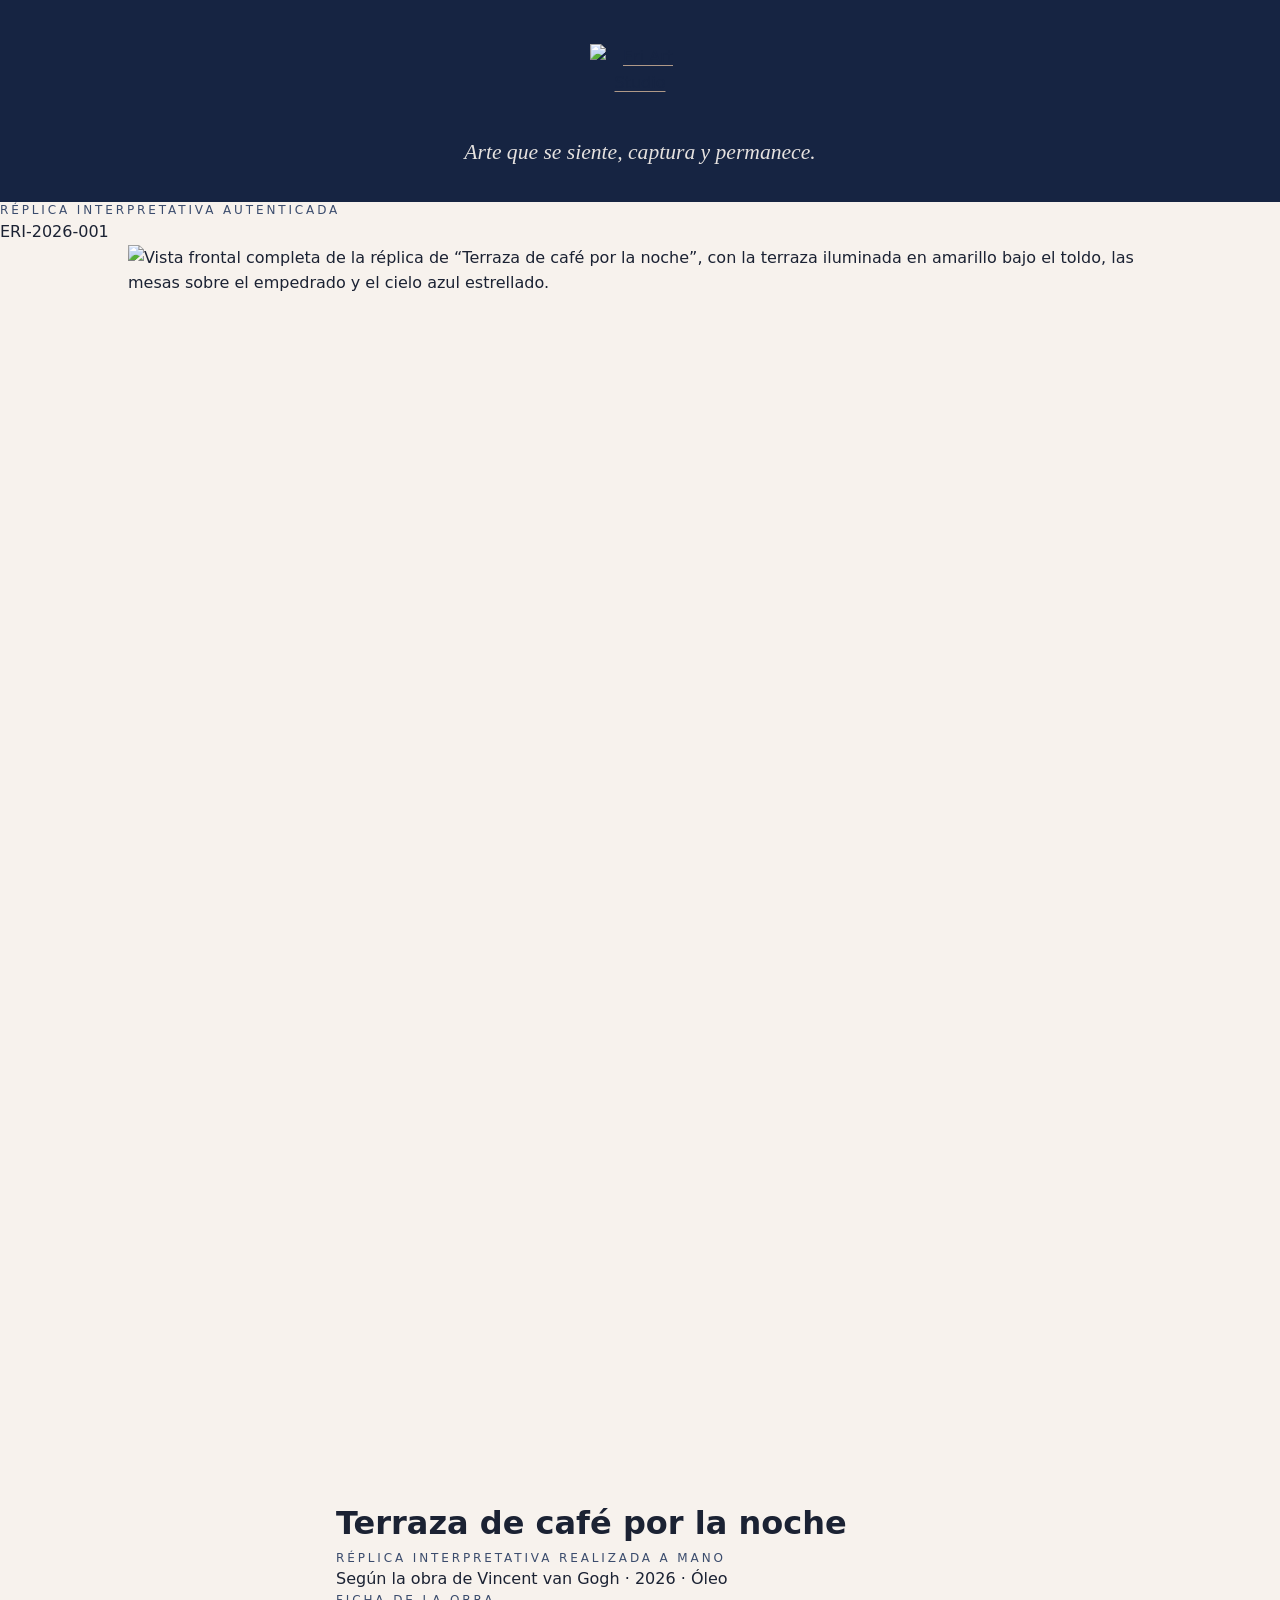
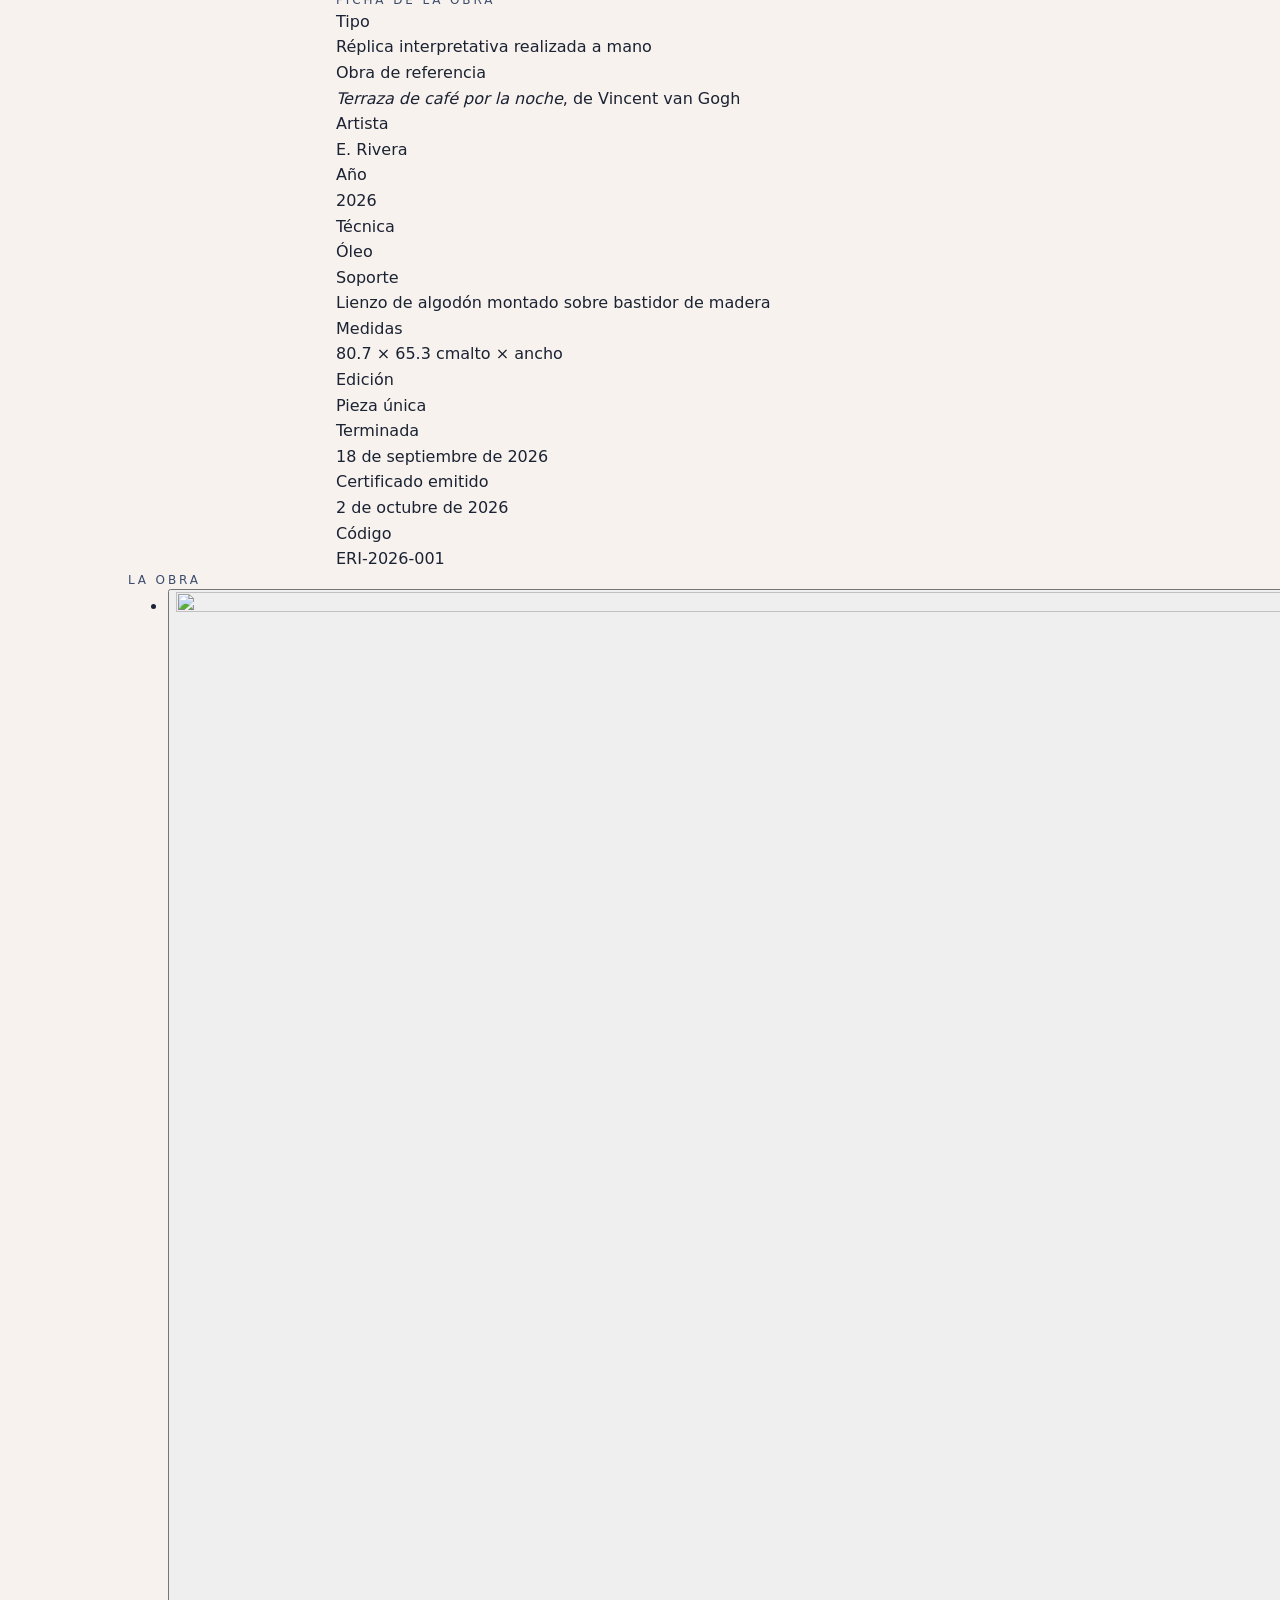
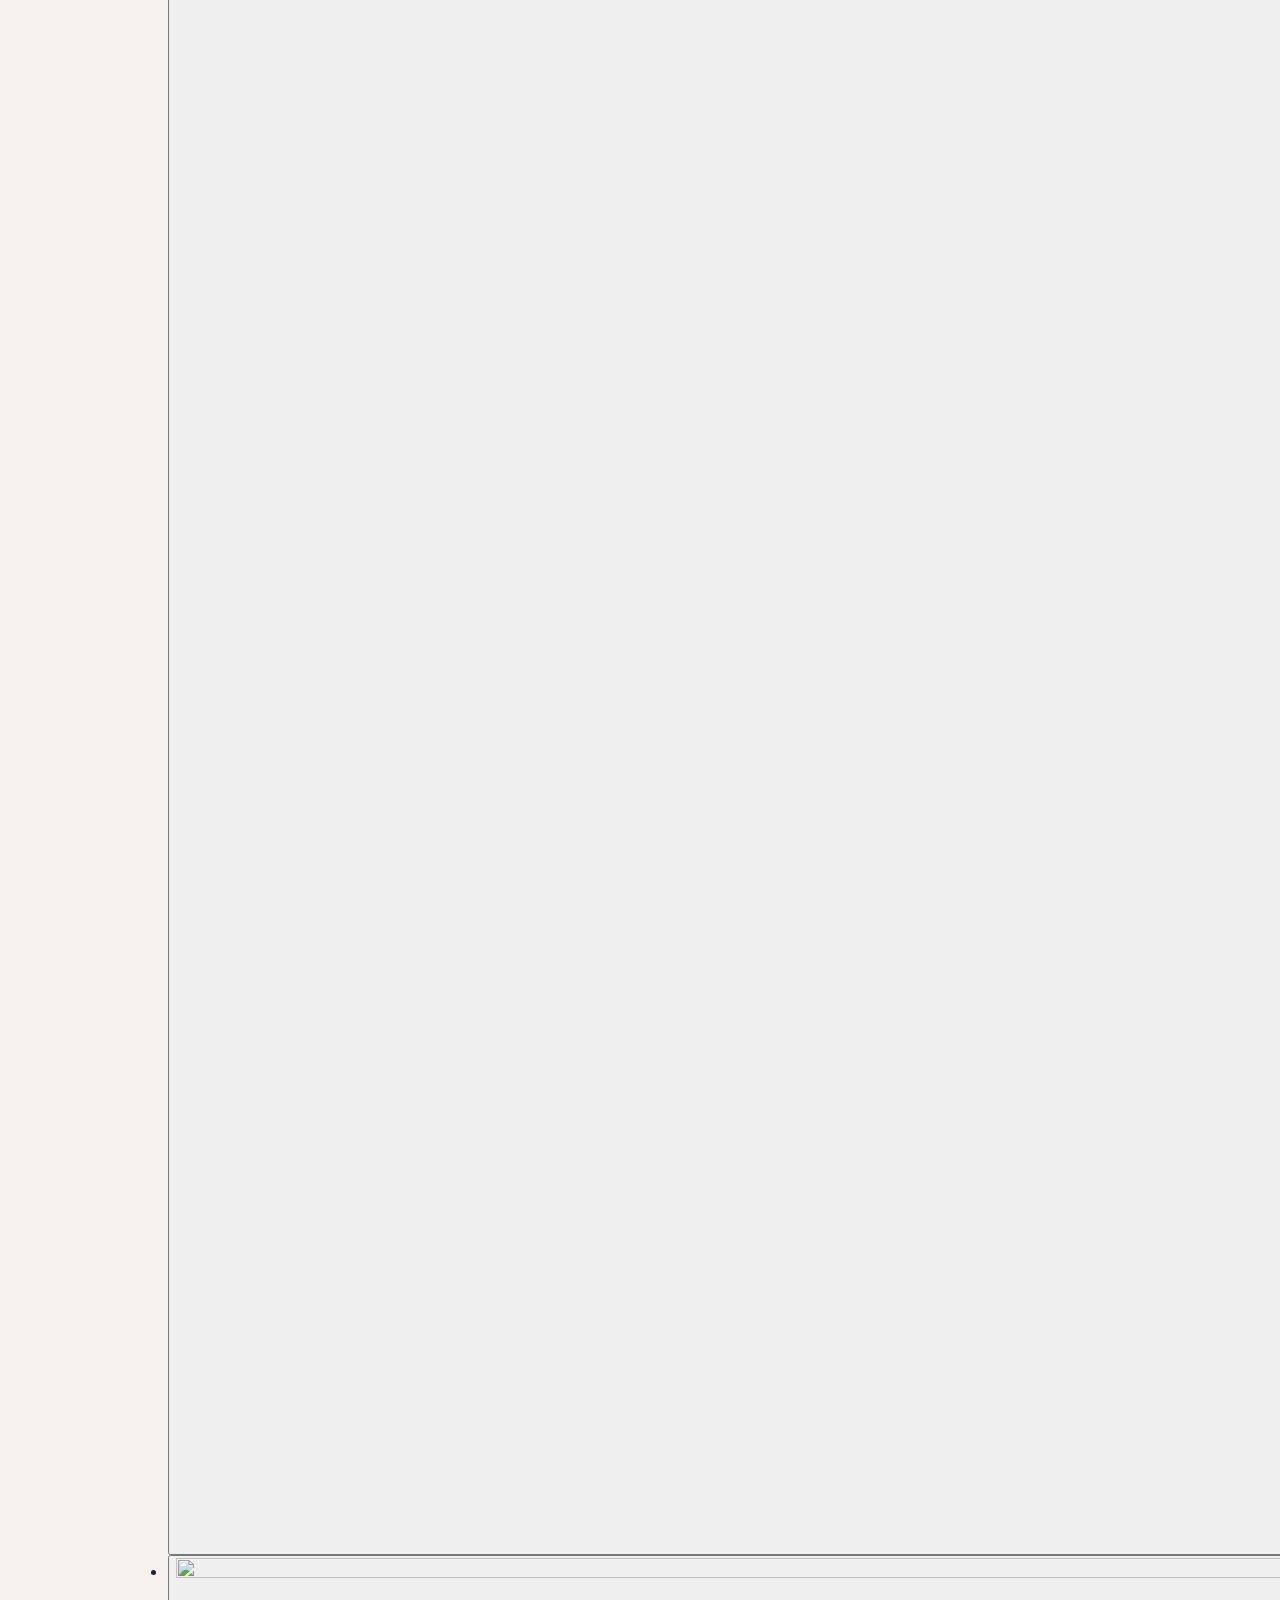
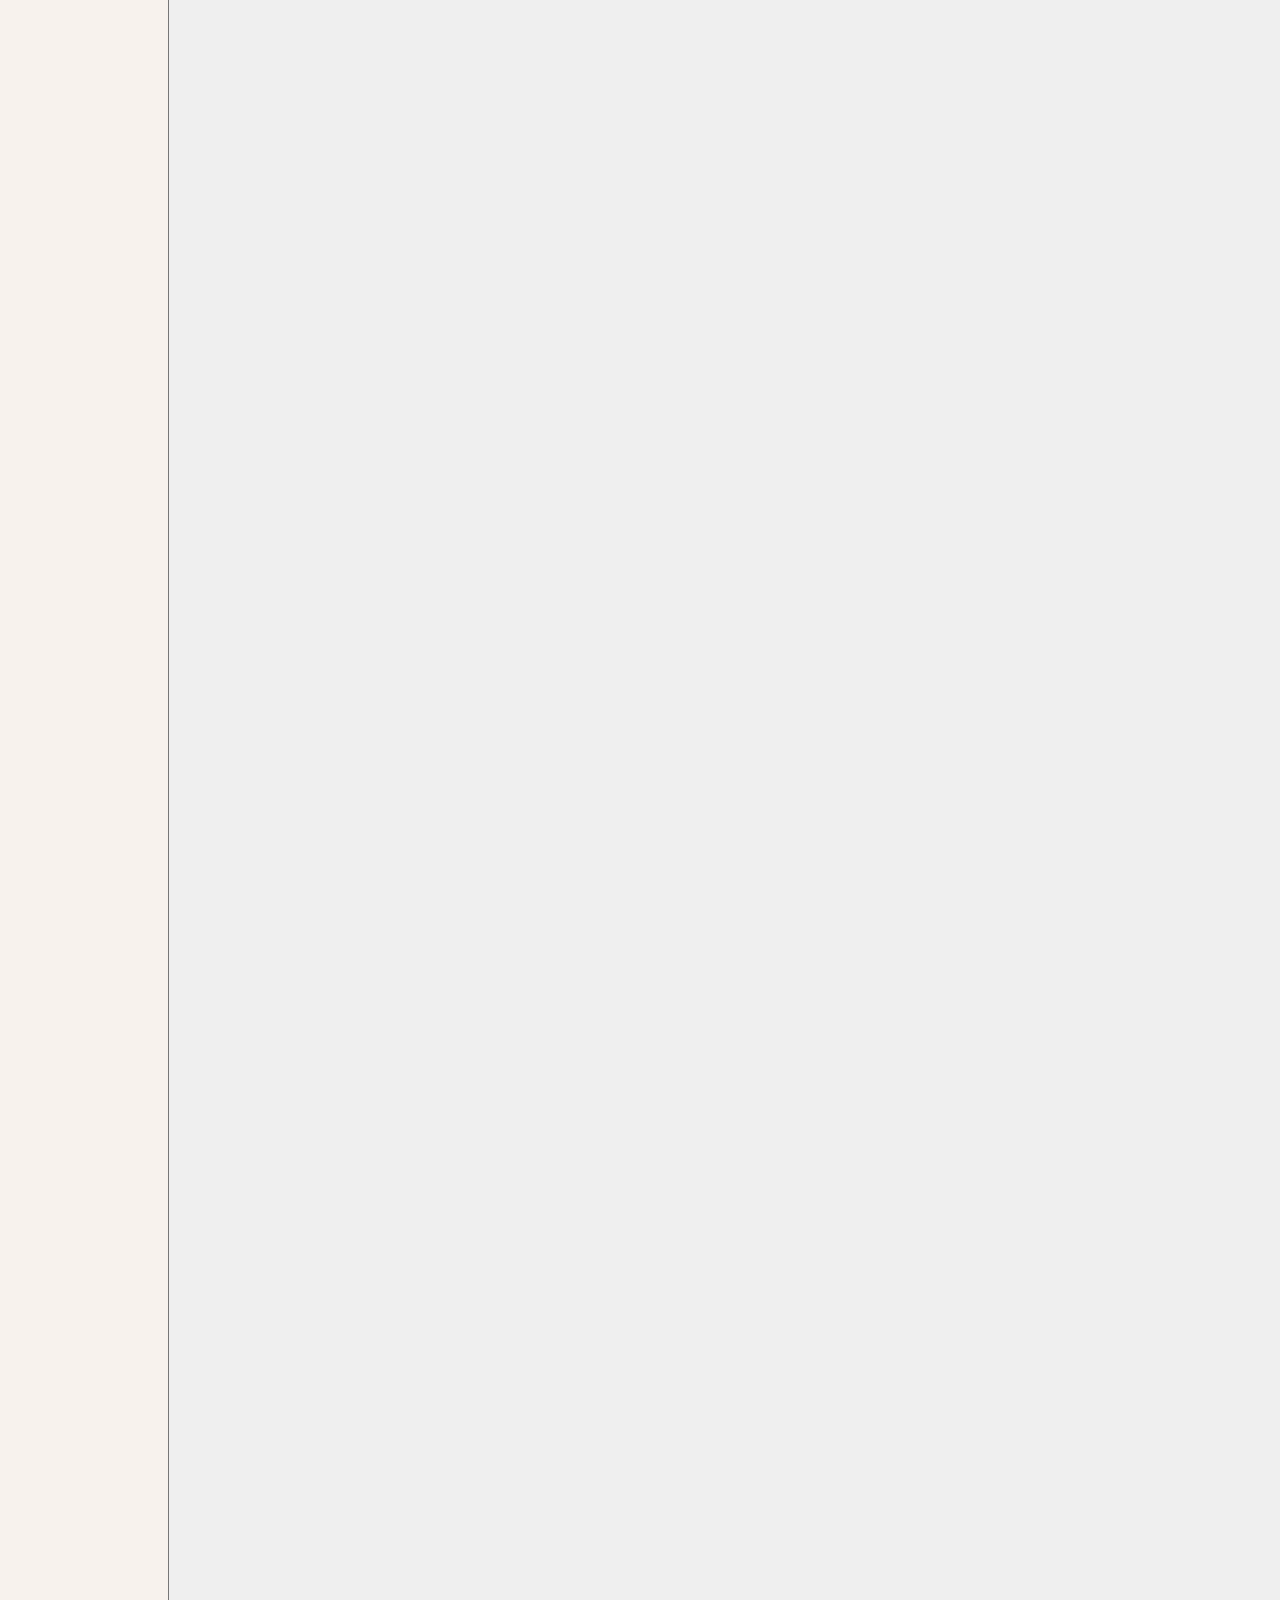
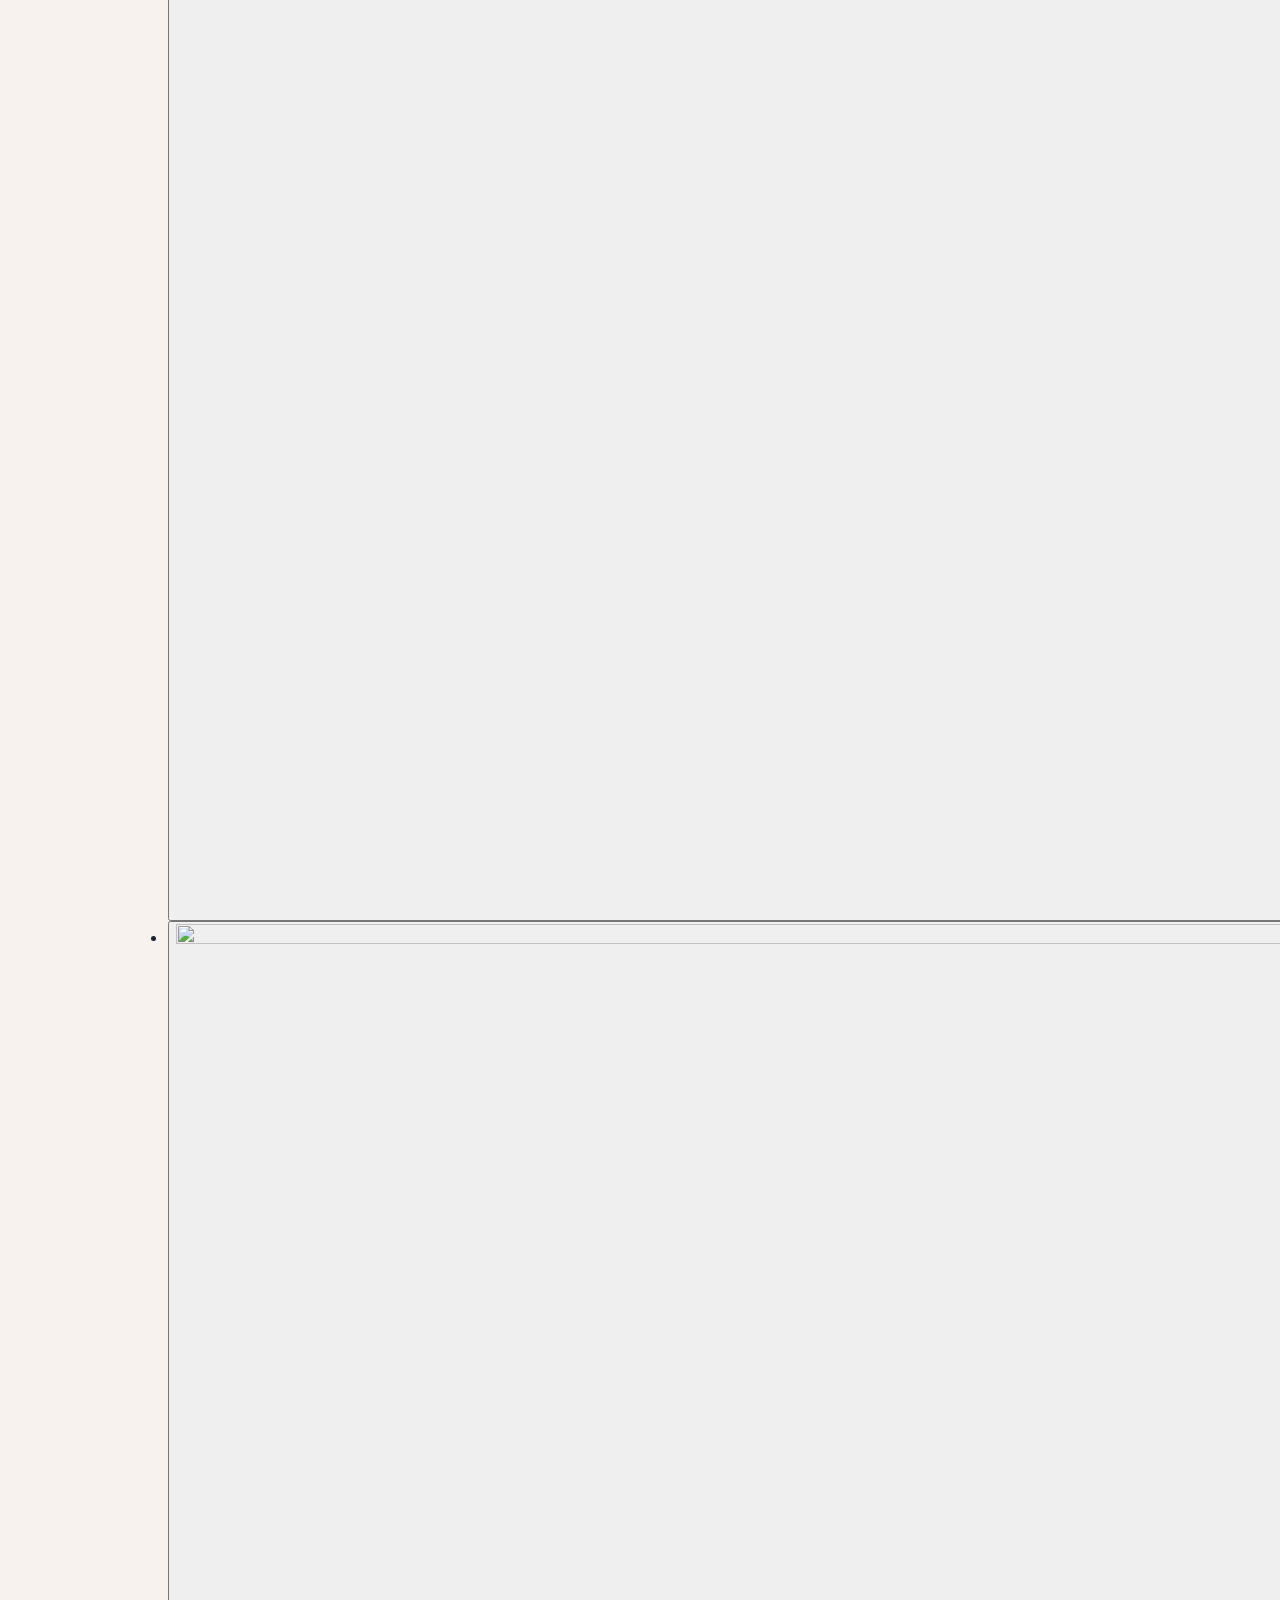
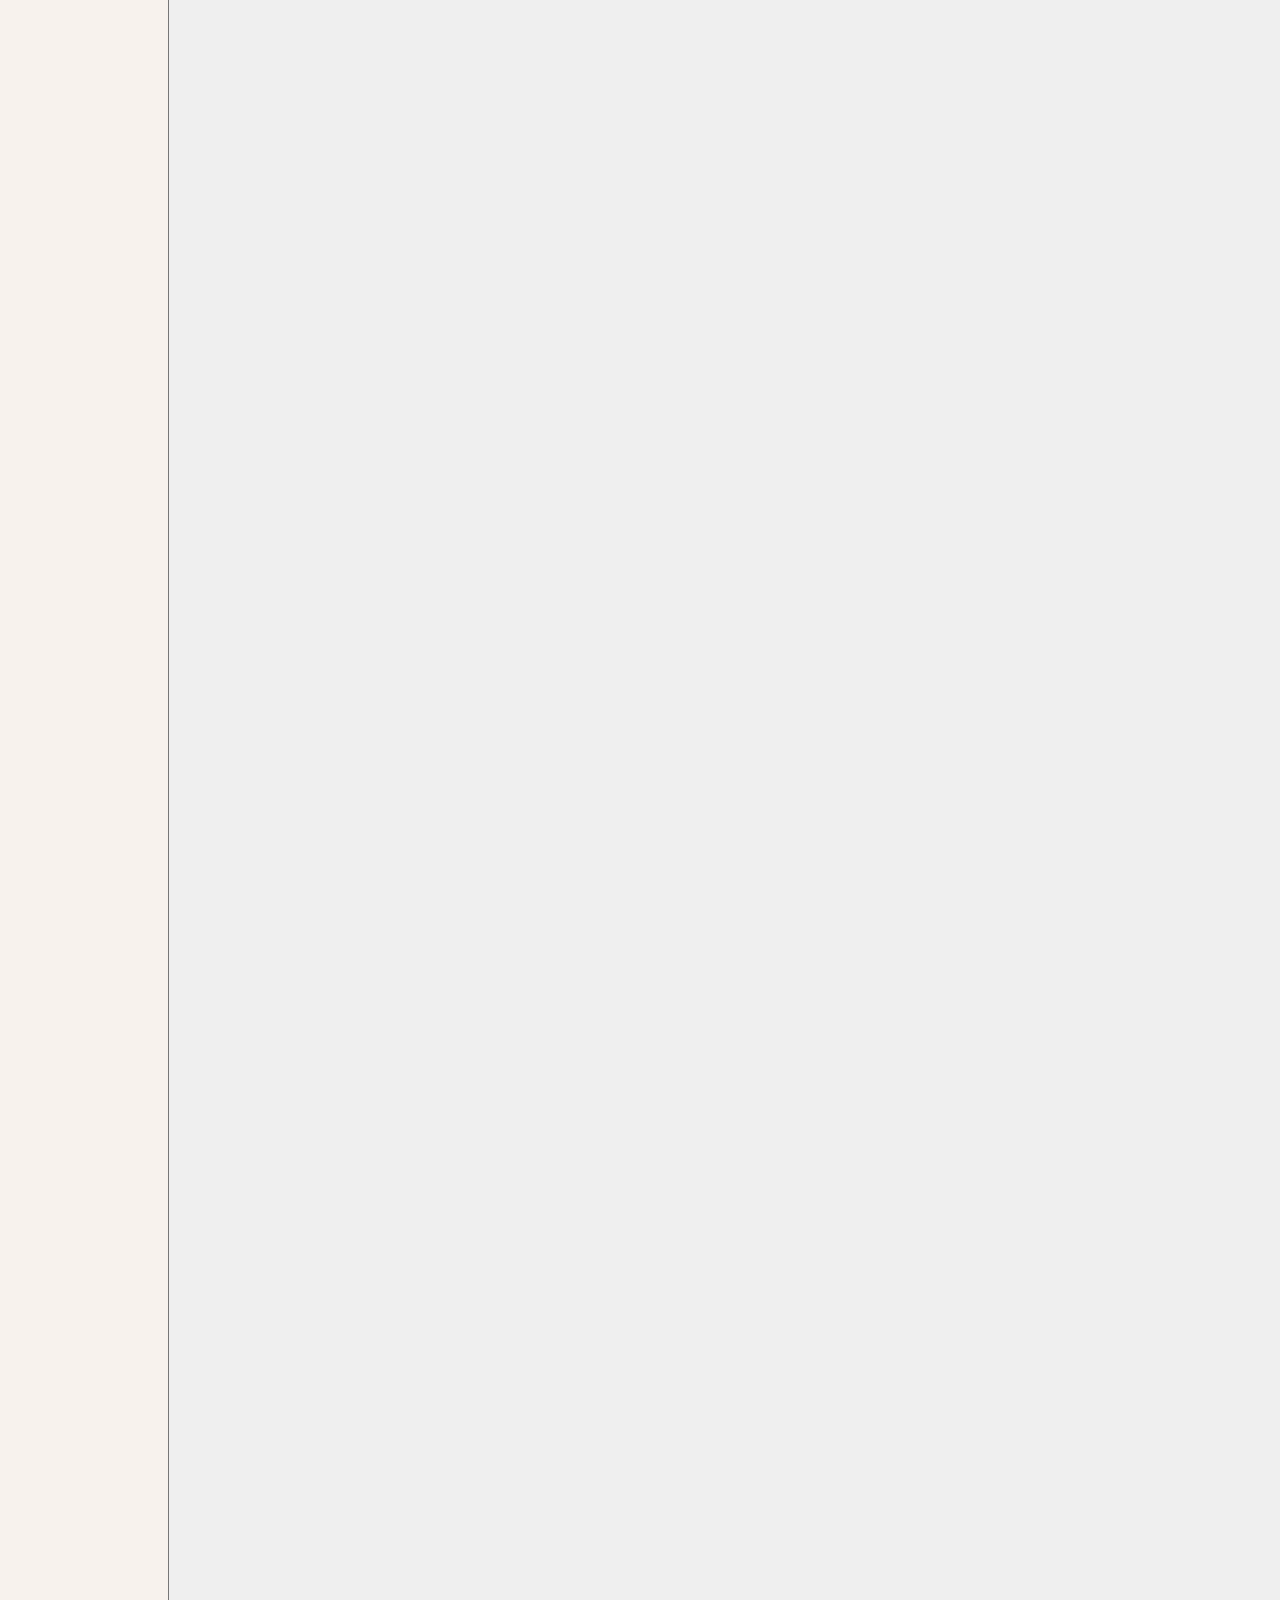
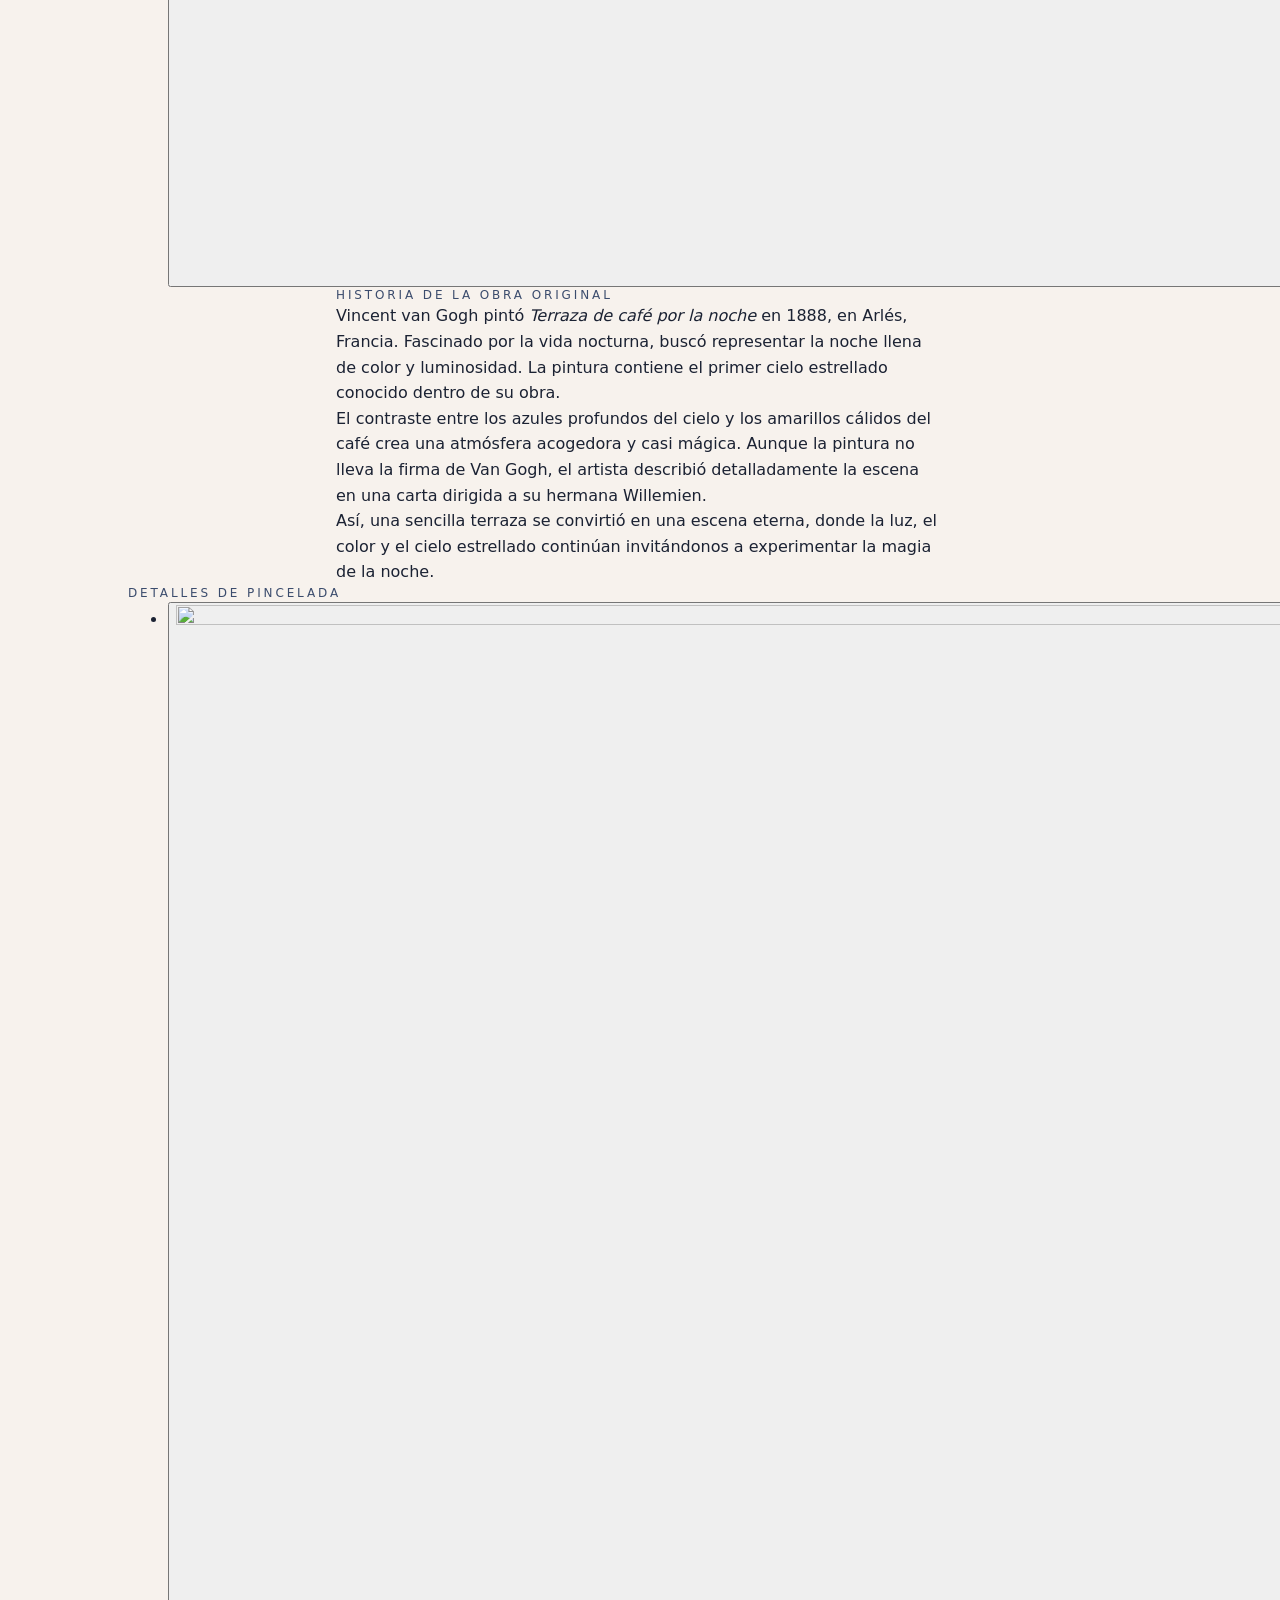
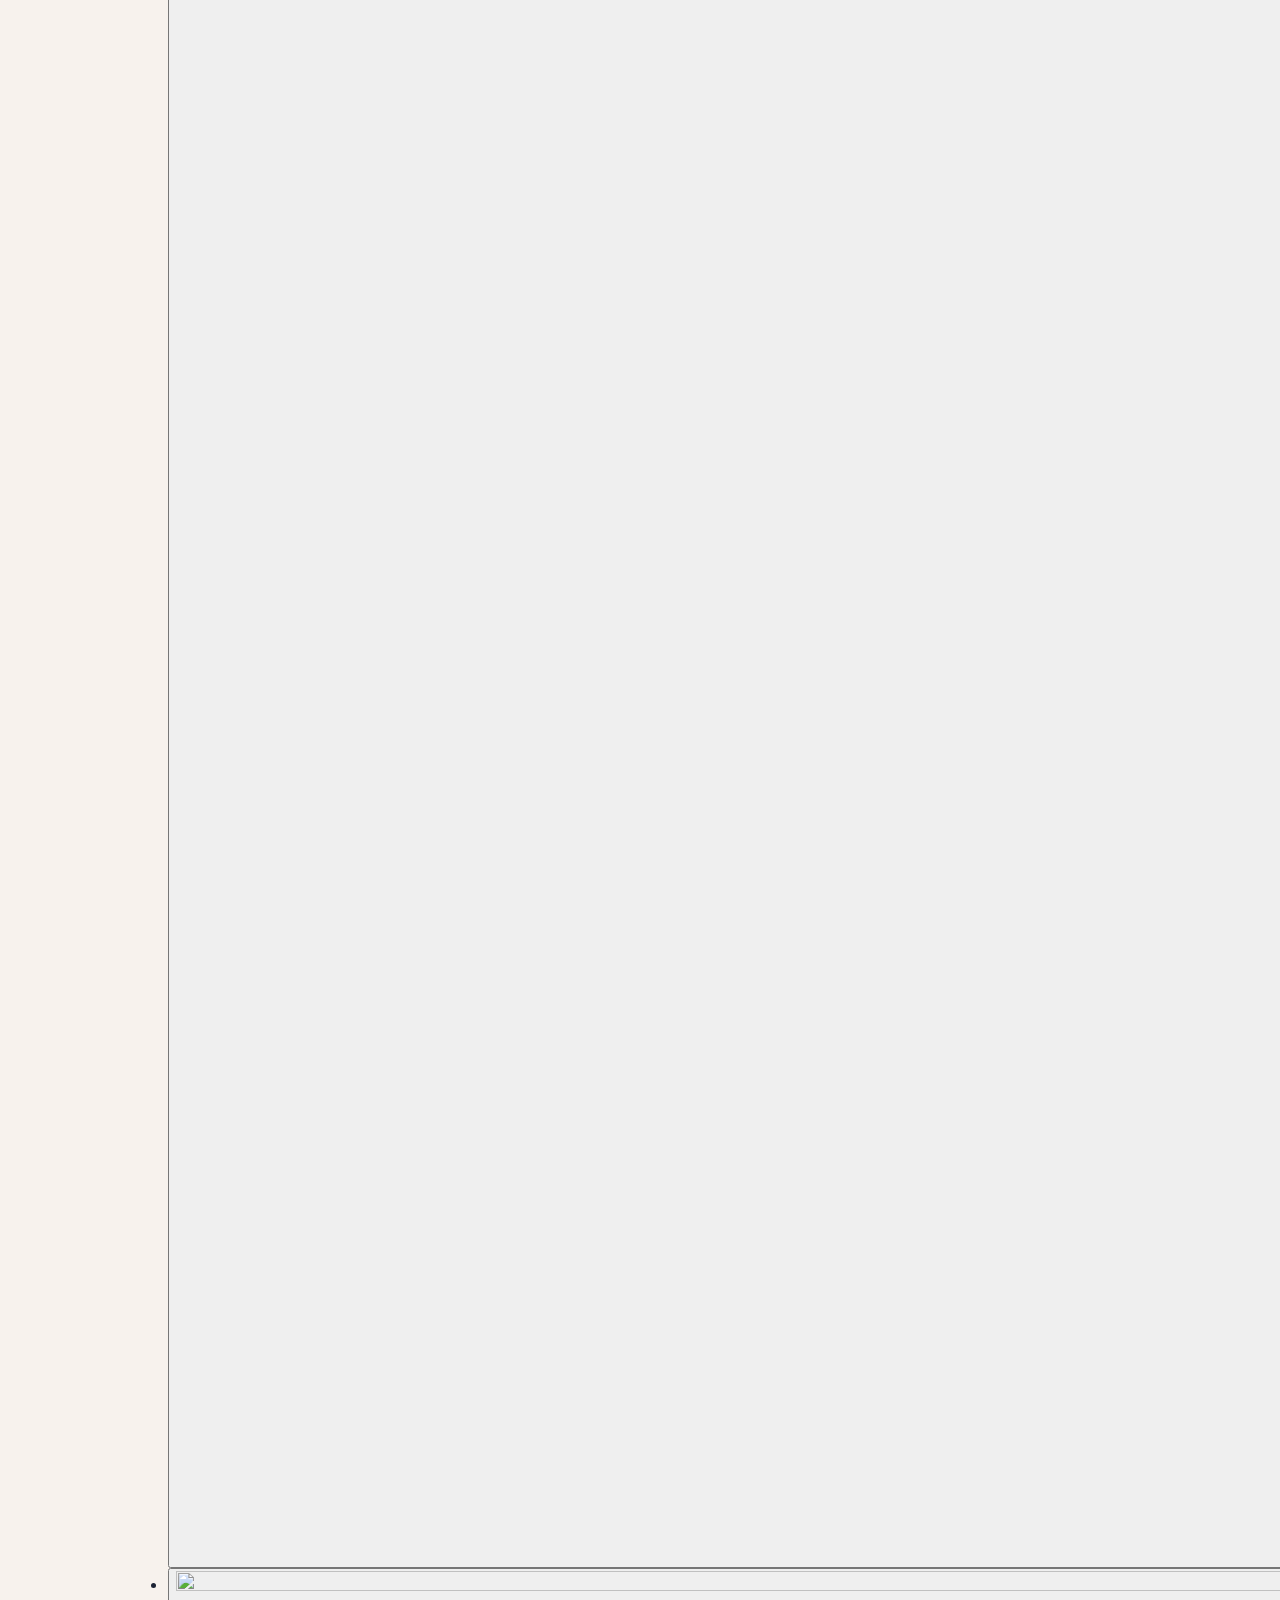
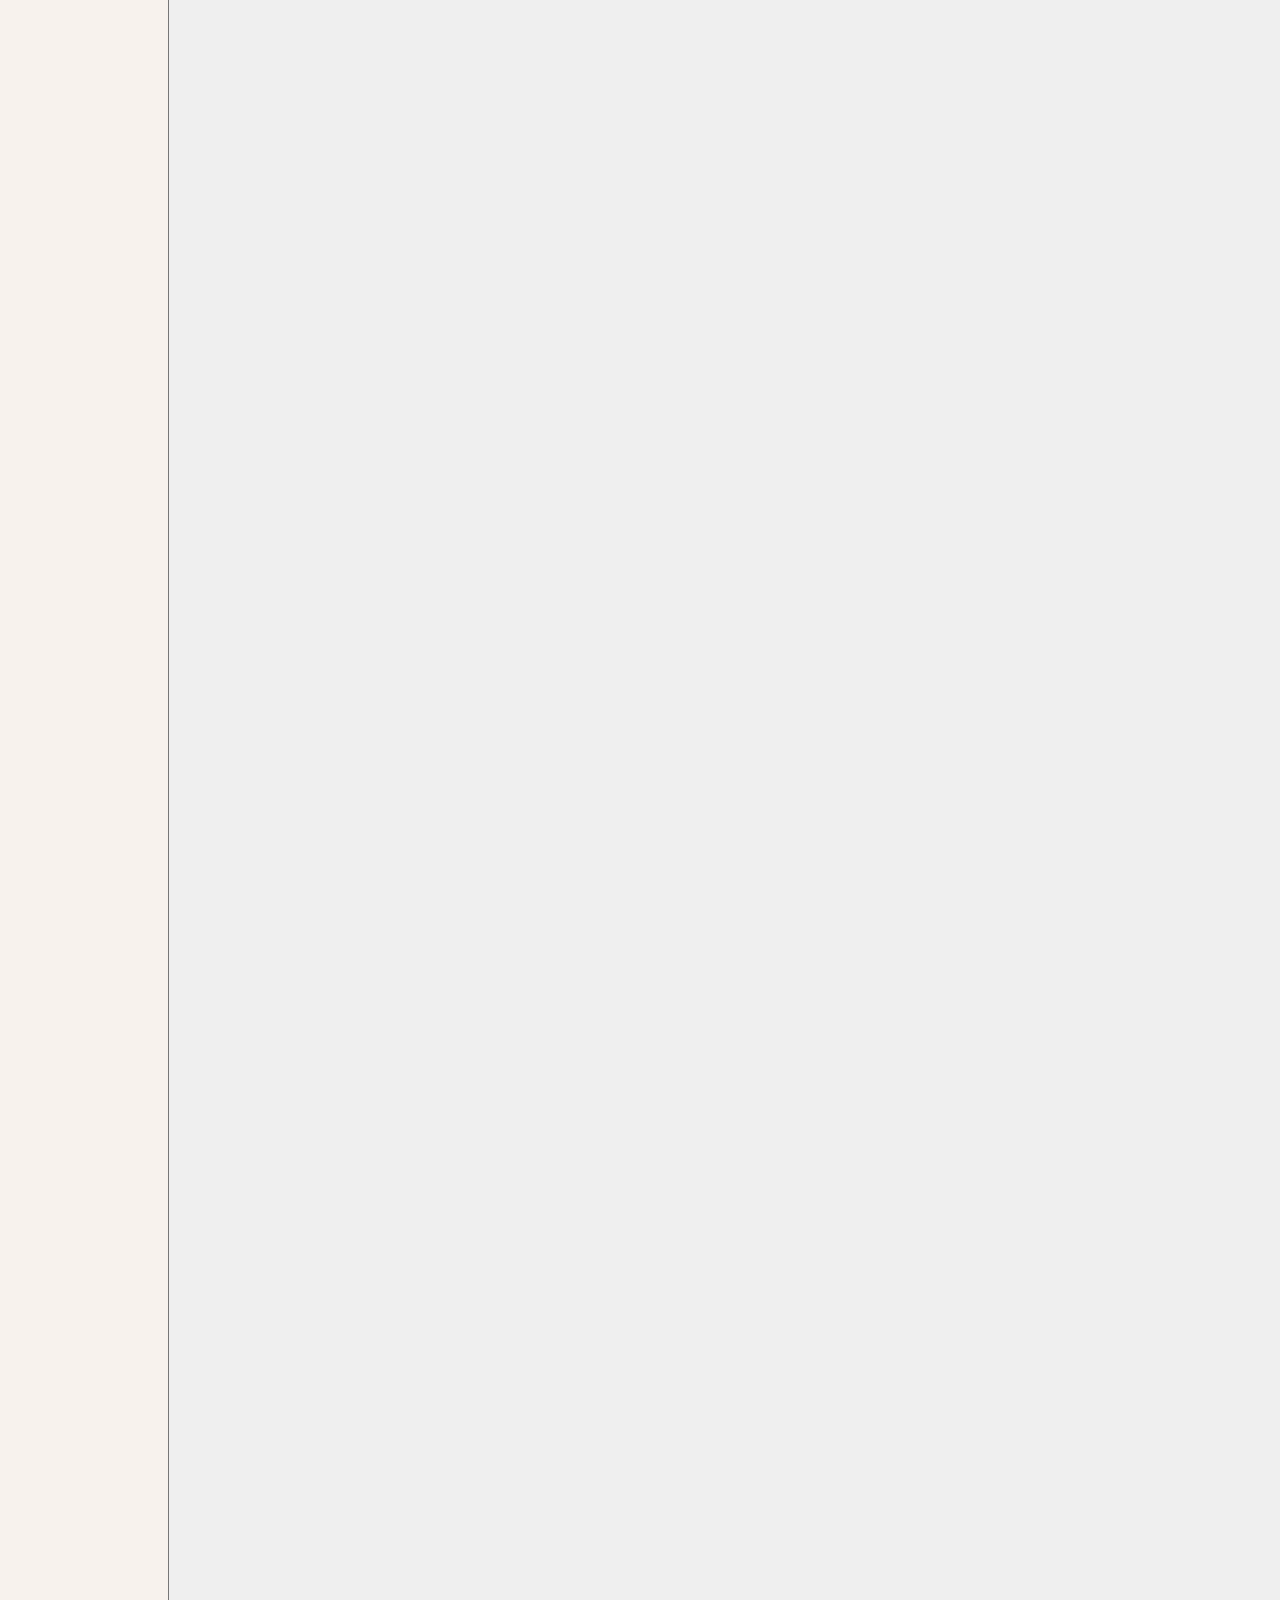
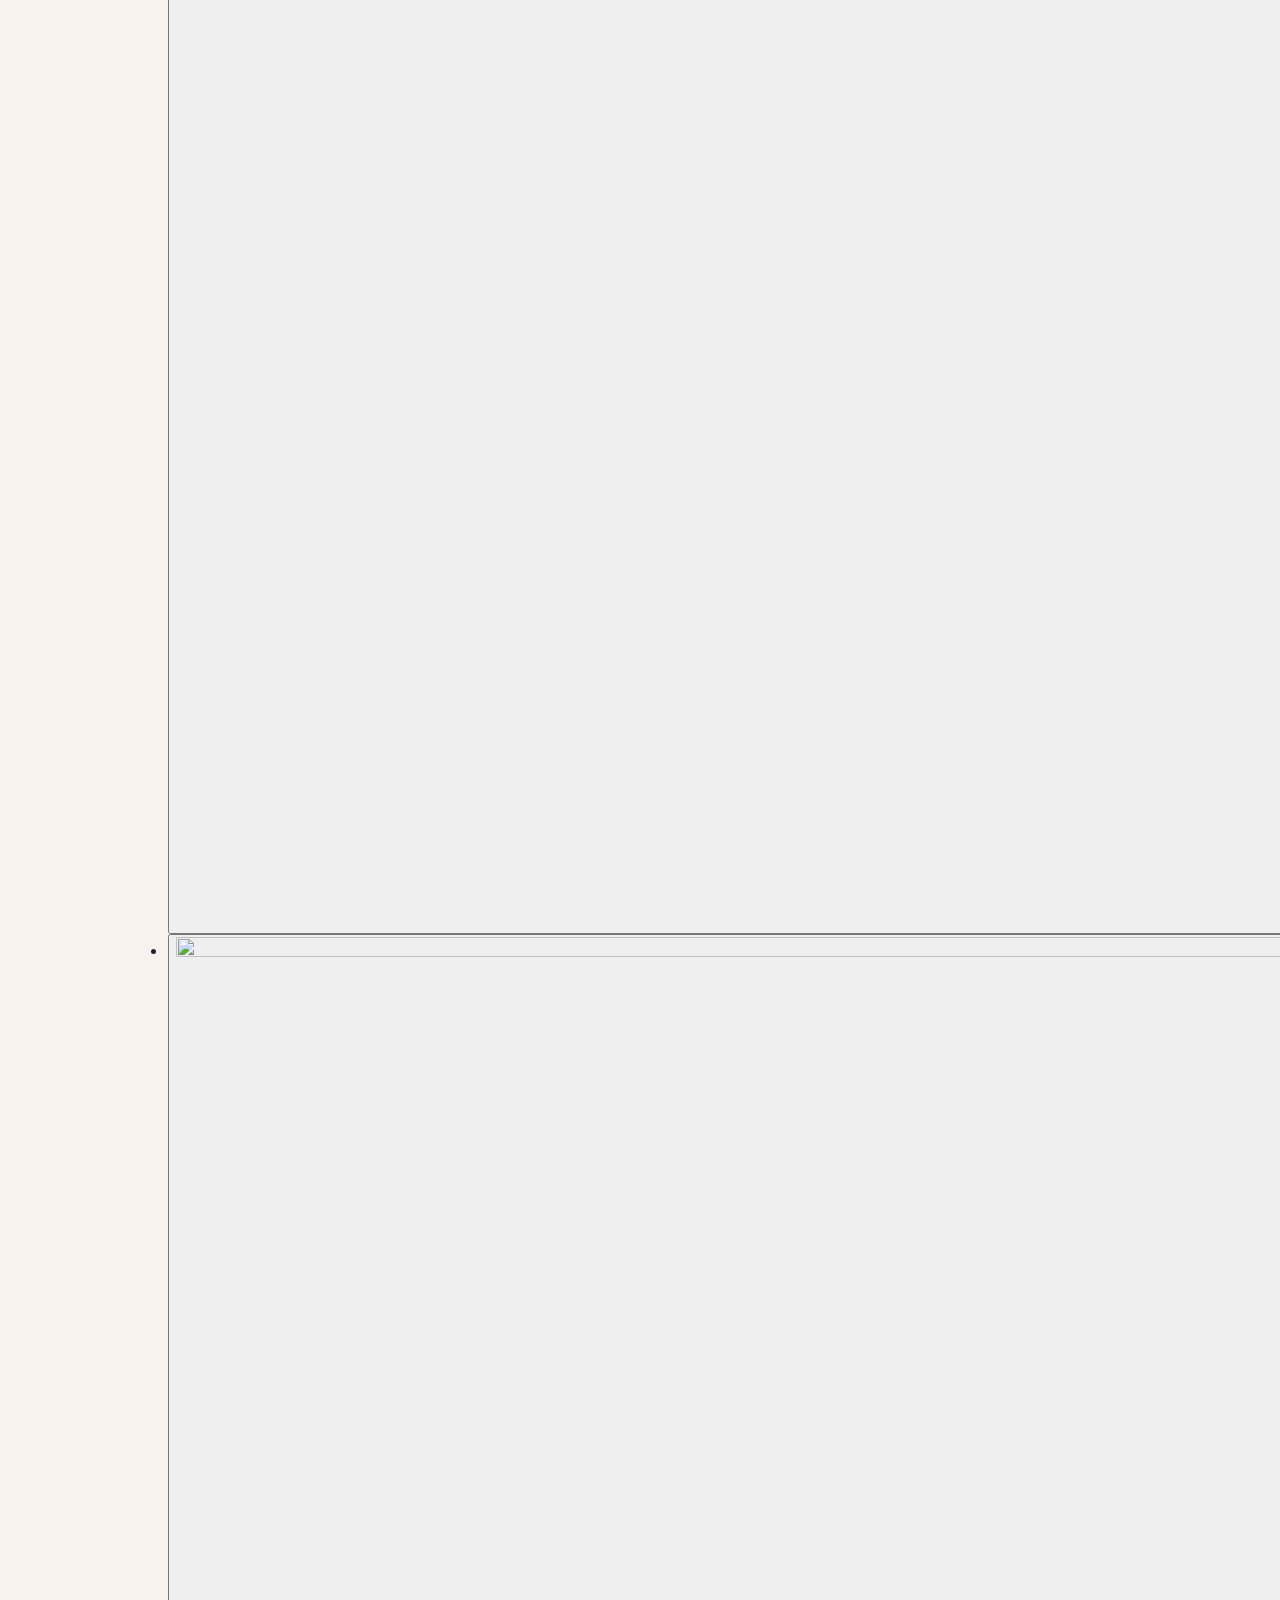
==== commit da93910b: "Publicación 2026-10-16 00:09: ERI-2026-001, ERI-2026-002, ERI-2026-003" ====
--- a/ERI-2026-001/index.html
+++ b/ERI-2026-001/index.html
@@ -1,4 +1,4 @@
 <!DOCTYPE html><html lang="es-MX"><head><meta charset="utf-8"><meta name="viewport" content="width=device-width, initial-scale=1"><title>Terraza de café por la noche — réplica interpretativa · Eri Art Studio</title><meta name="description" content="Registro de autenticidad de «Terraza de café por la noche» (réplica interpretativa realizada a mano), 2026, óleo. Código ERI-2026-001."><meta name="robots" content="noindex, nofollow"><link rel="canonical" href="https://eriartstudio.github.io/certificados/ERI-2026-001/"><meta name="theme-color" content="#162442"><link rel="icon" href="/certificados/marca/favicon.png" type="image/png"><meta property="og:type" content="website"><meta property="og:site_name" content="Eri Art Studio"><meta property="og:title" content="Terraza de café por la noche — réplica interpretativa · Eri Art Studio"><meta property="og:description" content="Registro de autenticidad de «Terraza de café por la noche» (réplica interpretativa realizada a mano), 2026, óleo. Código ERI-2026-001."><meta property="og:image" content="https://eriartstudio.github.io/certificados/_astro/principal.MwEC3tVy_Z1V87RD.jpg"><meta property="og:url" content="https://eriartstudio.github.io/certificados/ERI-2026-001/"><meta name="twitter:card" content="summary_large_image"><style>@font-face{font-family:Cormorant Garamond;font-style:normal;font-display:swap;font-weight:400;src:url(/certificados/_astro/cormorant-garamond-latin-400-normal.B-1hWBU7.woff2)format("woff2"),url(/certificados/_astro/cormorant-garamond-latin-400-normal.B7YtguxJ.woff)format("woff")}@font-face{font-family:Cormorant Garamond;font-style:italic;font-display:swap;font-weight:400;src:url(/certificados/_astro/cormorant-garamond-latin-400-italic.Dc_OZ8oc.woff2)format("woff2"),url(/certificados/_astro/cormorant-garamond-latin-400-italic.BLh7T8o8.woff)format("woff")}@font-face{font-family:Cormorant Garamond;font-style:normal;font-display:swap;font-weight:500;src:url(/certificados/_astro/cormorant-garamond-latin-500-normal.BsRWmXhO.woff2)format("woff2"),url(/certificados/_astro/cormorant-garamond-latin-500-normal.zIXX3Q-H.woff)format("woff")}@font-face{font-family:Jost;font-style:normal;font-display:swap;font-weight:400;src:url(/certificados/_astro/jost-latin-400-normal.q-RKOgPK.woff2)format("woff2"),url(/certificados/_astro/jost-latin-400-normal.C7S-3Ky6.woff)format("woff")}@font-face{font-family:Jost;font-style:normal;font-display:swap;font-weight:500;src:url(/certificados/_astro/jost-latin-500-normal.41lBe9I9.woff2)format("woff2"),url(/certificados/_astro/jost-latin-500-normal.B-AtzreL.woff)format("woff")}:root{--marino:#162442;--azul-logo:#203e72;--pizarra:#3b4c6d;--marfil:#f7f2ed;--crema:#efe7e1;--arena:#af9988;--piedra:#99918c;--champagne:#b8a37e;--tinta:#1b2233;--linea:color-mix(in srgb, var(--arena) 45%, transparent);--serif:"Cormorant Garamond", Georgia, "Times New Roman", serif;--sans:"Jost", system-ui, -apple-system, "Segoe UI", sans-serif;--t-etiqueta:.75rem;--t-dato:1rem;--t-cuerpo:1.25rem;--t-titulo:clamp(2.1rem, 7vw, 3.4rem);--t-subtitulo:clamp(1.15rem, 3.5vw, 1.35rem);--espaciado-etiqueta:.24em;--margen:clamp(1.25rem, 5vw, 2.5rem);--seccion:clamp(2.5rem, 8vw, 4.5rem);--ancho-texto:38rem;--ancho-max:64rem;--transicion:.22s ease}@media (prefers-reduced-motion:reduce){:root{--transicion:0s}}*,:before,:after{box-sizing:border-box}*{margin:0}html{-webkit-text-size-adjust:100%}body{background:var(--marfil);color:var(--tinta);font:400 var(--t-dato) / 1.6 var(--sans);-webkit-font-smoothing:antialiased}img,video{max-width:100%;height:auto;display:block}a{color:var(--marino);text-decoration-color:var(--arena);text-underline-offset:.2em}a:hover{text-decoration-color:currentColor}button{font:inherit;color:inherit;cursor:pointer}:focus-visible{outline:2px solid var(--azul-logo);outline-offset:3px}.visualmente-oculto{clip-path:inset(50%);white-space:nowrap;width:1px;height:1px;overflow:hidden;position:absolute!important}.saltar{z-index:10;background:var(--marfil);color:var(--marino);padding:.5rem 1rem;position:absolute;top:-4rem;left:1rem}.saltar:focus{top:1rem}.etiqueta{font:500 var(--t-etiqueta) / 1.4 var(--sans);letter-spacing:var(--espaciado-etiqueta);text-transform:uppercase;color:var(--pizarra)}.contenedor{width:min(100% - 2 * var(--margen), var(--ancho-max));margin-inline:auto}.contenedor-texto{width:min(100% - 2 * var(--margen), var(--ancho-texto));margin-inline:auto}.aviso-banda{color:#5c4400;text-align:center;font:500 .8rem/1.4 var(--sans);letter-spacing:.08em;padding:.5rem var(--margen);background:#fff4d1}@media (prefers-reduced-motion:no-preference){.aparece{animation:.6s both aparece}@keyframes aparece{0%{opacity:0;transform:translateY(6px)}}}
 .encabezado[data-astro-cid-ocp5e6q2]{background:var(--marino);color:var(--marfil);text-align:center;padding:clamp(1.75rem, 6vw, 2.75rem) var(--margen) clamp(1.5rem, 5vw, 2.25rem)}.logo[data-astro-cid-ocp5e6q2]{display:inline-block}.logo[data-astro-cid-ocp5e6q2] img[data-astro-cid-ocp5e6q2]{width:clamp(76px,20vw,100px);height:auto}.eslogan[data-astro-cid-ocp5e6q2]{font:italic 400 var(--t-subtitulo) / 1.3 var(--serif);opacity:.92;margin-top:.85rem}.pie[data-astro-cid-kb2vq6wp]{background:var(--marino);color:#f7f2edd1;text-align:center;padding:2.5rem var(--margen) calc(2.5rem + env(safe-area-inset-bottom));justify-items:center;gap:.7rem;font-size:.85rem;display:grid}.logotipo[data-astro-cid-kb2vq6wp]{width:min(210px,60vw);height:auto;margin-bottom:.5rem}.codigo[data-astro-cid-kb2vq6wp]{letter-spacing:.12em}.oficial[data-astro-cid-kb2vq6wp]{opacity:.85;font-size:.8rem}.oficial[data-astro-cid-kb2vq6wp] strong[data-astro-cid-kb2vq6wp]{color:var(--marfil);font-weight:500}
 </style><link rel="stylesheet" href="/certificados/_astro/index.D1zaeZ8U.css"><style>.contacto[data-astro-cid-7b4tjujo]{flex-wrap:wrap;gap:.5rem 1.75rem;padding:0;font-size:1.05rem;list-style:none;display:flex}.contacto[data-astro-cid-7b4tjujo] a[data-astro-cid-7b4tjujo]{padding-block:.4rem;display:inline-block}
-</style></head><body><a class="saltar" href="#contenido">Ir al contenido</a><header class="encabezado" data-astro-cid-ocp5e6q2><a href="/certificados/" class="logo" aria-label="Eri Art Studio — inicio" data-astro-cid-ocp5e6q2><img src="/certificados/marca/monograma-er-marfil.png" width="466" height="376" alt="Eri Art Studio" data-astro-cid-ocp5e6q2></a><p class="eslogan" data-astro-cid-ocp5e6q2>Arte que se siente, captura y permanece.</p></header><main id="contenido" data-astro-cid-7tqzxwof><section class="verificacion" aria-label="Verificación de autenticidad" data-astro-cid-ztotyd3t><p class="sello etiqueta" data-estado="publicada" data-astro-cid-ztotyd3t><span class="punto" aria-hidden="true" data-astro-cid-ztotyd3t></span>Réplica interpretativa autenticada</p><p class="codigo" data-astro-cid-ztotyd3t><span class="visualmente-oculto" data-astro-cid-ztotyd3t>Código de la obra: </span>ERI-2026-001</p></section><div class="principal contenedor aparece" data-astro-cid-7tqzxwof><img src="/certificados/_astro/principal.MwEC3tVy_rOnh.webp" srcset="/certificados/_astro/principal.MwEC3tVy_ZNEPk5.webp 480w, /certificados/_astro/principal.MwEC3tVy_Ztu6hN.webp 800w, /certificados/_astro/principal.MwEC3tVy_27YHhs.webp 1200w, /certificados/_astro/principal.MwEC3tVy_Z2l9FVr.webp 1600w, /certificados/_astro/principal.MwEC3tVy_1q6EFl.webp 2000w" alt="Vista frontal completa de la réplica de “Terraza de café por la noche”, con la terraza iluminada en amarillo bajo el toldo, las mesas sobre el empedrado y el cielo azul estrellado." sizes="(min-width: 64rem) 64rem, calc(100vw - 2.5rem)" loading="eager" fetchpriority="high" data-astro-cid-7tqzxwof="true" decoding="async" width="2091" height="2560"></div><div class="titulo contenedor-texto" data-astro-cid-7tqzxwof><h1 data-astro-cid-7tqzxwof>Terraza de café por la noche</h1><p class="tipo etiqueta" data-astro-cid-7tqzxwof>Réplica interpretativa realizada a mano</p><p class="sub" data-astro-cid-7tqzxwof>Según la obra de Vincent van Gogh · 2026 · Óleo</p></div><section class="seccion" aria-labelledby="ficha-t" data-astro-cid-mbuwc6bn><div class="contenedor-texto" data-astro-cid-mbuwc6bn><h2 class="etiqueta" id="ficha-t" data-astro-cid-mbuwc6bn>Ficha de la obra</h2><dl class="ficha" data-astro-cid-jt7r42xn><div class="fila" data-astro-cid-jt7r42xn><dt data-astro-cid-jt7r42xn>Tipo</dt><dd data-astro-cid-jt7r42xn>Réplica interpretativa realizada a mano</dd></div><div class="fila" data-astro-cid-jt7r42xn><dt data-astro-cid-jt7r42xn>Obra de referencia</dt><dd data-astro-cid-jt7r42xn><em>Terraza de café por la noche</em>, de Vincent van Gogh</dd></div><div class="fila" data-astro-cid-jt7r42xn><dt data-astro-cid-jt7r42xn>Artista</dt><dd data-astro-cid-jt7r42xn>Evian Rivera</dd></div><div class="fila" data-astro-cid-jt7r42xn><dt data-astro-cid-jt7r42xn>Año</dt><dd data-astro-cid-jt7r42xn>2026</dd></div><div class="fila" data-astro-cid-jt7r42xn><dt data-astro-cid-jt7r42xn>Técnica</dt><dd data-astro-cid-jt7r42xn>Óleo</dd></div><div class="fila" data-astro-cid-jt7r42xn><dt data-astro-cid-jt7r42xn>Soporte</dt><dd data-astro-cid-jt7r42xn>Lienzo de algodón montado sobre bastidor de madera</dd></div><div class="fila" data-astro-cid-jt7r42xn><dt data-astro-cid-jt7r42xn>Medidas</dt><dd data-astro-cid-jt7r42xn>80.7 × 65.3 cm<span class="extra" data-astro-cid-jt7r42xn>alto × ancho</span></dd></div><div class="fila" data-astro-cid-jt7r42xn><dt data-astro-cid-jt7r42xn>Edición</dt><dd data-astro-cid-jt7r42xn>Pieza única</dd></div><div class="fila" data-astro-cid-jt7r42xn><dt data-astro-cid-jt7r42xn>Terminada</dt><dd data-astro-cid-jt7r42xn>18 de septiembre de 2026</dd></div><div class="fila" data-astro-cid-jt7r42xn><dt data-astro-cid-jt7r42xn>Certificado emitido</dt><dd data-astro-cid-jt7r42xn>2 de octubre de 2026</dd></div><div class="fila" data-astro-cid-jt7r42xn><dt data-astro-cid-jt7r42xn>Código</dt><dd data-astro-cid-jt7r42xn>ERI-2026-001</dd></div></dl></div></section><section class="seccion" aria-labelledby="galeria-t" data-astro-cid-mbuwc6bn><div class="contenedor" data-astro-cid-mbuwc6bn><h2 class="etiqueta" id="galeria-t" data-astro-cid-mbuwc6bn>La obra</h2><div class="galeria" data-galeria data-astro-cid-pd4bmjx6><ul class="rejilla" role="list" data-astro-cid-pd4bmjx6><li data-astro-cid-pd4bmjx6><button type="button" class="miniatura" data-i="0" data-src="/certificados/_astro/img_0252.BbA9EMLV_ZyHEUW.webp" data-srcset="/certificados/_astro/img_0252.BbA9EMLV_1XGmBT.webp 1200w, /certificados/_astro/img_0252.BbA9EMLV_ZyHEUW.webp 2000w" data-w="2000" data-h="2481" data-alt="La réplica completa colgada sobre una pared blanca, vista de frente." aria-label="Ampliar imagen 1 de 3: La réplica completa colgada sobre una pared blanca, vista de frente." data-astro-cid-pd4bmjx6><img src="/certificados/_astro/img_0252.BbA9EMLV_2bDykv.webp" srcset="/certificados/_astro/img_0252.BbA9EMLV_Z1vmL4H.webp 360w, /certificados/_astro/img_0252.BbA9EMLV_Z2gtaj7.webp 720w" alt sizes="(min-width: 48rem) 20rem, 46vw" loading="lazy" decoding="async" data-astro-cid-pd4bmjx6="true" width="2064" height="2560"></button></li><li data-astro-cid-pd4bmjx6><button type="button" class="miniatura" data-i="1" data-src="/certificados/_astro/img_0257.DLz4WA98_14XmGI.webp" data-srcset="/certificados/_astro/img_0257.DLz4WA98_21dDSC.webp 1200w, /certificados/_astro/img_0257.DLz4WA98_14XmGI.webp 1920w" data-w="1920" data-h="2560" data-alt="Vista en ángulo de la réplica colgada en la pared, que deja ver el relieve de las pinceladas en la puerta azul, el toldo amarillo y la terraza." aria-label="Ampliar imagen 2 de 3: Vista en ángulo de la réplica colgada en la pared, que deja ver el relieve de las pinceladas en la puerta azul, el toldo amarillo y la terraza." data-astro-cid-pd4bmjx6><img src="/certificados/_astro/img_0257.DLz4WA98_14XmGI.webp" srcset="/certificados/_astro/img_0257.DLz4WA98_9oIF4.webp 360w, /certificados/_astro/img_0257.DLz4WA98_Z2tbwzA.webp 720w" alt sizes="(min-width: 48rem) 20rem, 46vw" loading="lazy" decoding="async" data-astro-cid-pd4bmjx6="true" width="1920" height="2560"></button></li><li data-astro-cid-pd4bmjx6><button type="button" class="miniatura" data-i="2" data-src="/certificados/_astro/img_0277.BdmQzj8V_Z1leP5C.webp" data-srcset="/certificados/_astro/img_0277.BdmQzj8V_1y7Dp2.webp 1200w, /certificados/_astro/img_0277.BdmQzj8V_Z1leP5C.webp 1994w" data-w="1994" data-h="2560" data-alt="Vista lateral de la réplica colgada en una pared blanca, que muestra el canto del lienzo montado sobre su bastidor." aria-label="Ampliar imagen 3 de 3: Vista lateral de la réplica colgada en una pared blanca, que muestra el canto del lienzo montado sobre su bastidor." data-astro-cid-pd4bmjx6><img src="/certificados/_astro/img_0277.BdmQzj8V_Z1leP5C.webp" srcset="/certificados/_astro/img_0277.BdmQzj8V_UoSTk.webp 360w, /certificados/_astro/img_0277.BdmQzj8V_ZFU95b.webp 720w" alt sizes="(min-width: 48rem) 20rem, 46vw" loading="lazy" decoding="async" data-astro-cid-pd4bmjx6="true" width="1994" height="2560"></button></li></ul><dialog class="visor" aria-label="Fotografías de la obra: vista ampliada" data-astro-cid-pd4bmjx6><figure data-astro-cid-pd4bmjx6><img alt="" data-astro-cid-pd4bmjx6><figcaption data-astro-cid-pd4bmjx6></figcaption></figure><div class="controles" data-astro-cid-pd4bmjx6><button type="button" data-accion="anterior" aria-label="Imagen anterior" data-astro-cid-pd4bmjx6>←</button><span class="contador" aria-live="polite" data-astro-cid-pd4bmjx6></span><button type="button" data-accion="siguiente" aria-label="Imagen siguiente" data-astro-cid-pd4bmjx6>→</button><button type="button" data-accion="cerrar" class="cerrar" data-astro-cid-pd4bmjx6>Cerrar</button></div></dialog></div><script type="module">for(let e of document.querySelectorAll(`[data-galeria]`)){let t=[...e.querySelectorAll(`.miniatura`)],n=e.querySelector(`dialog`),r=n.querySelector(`img`),i=n.querySelector(`figcaption`),a=n.querySelector(`.contador`),o=0,s=null,c=e=>{o=(e+t.length)%t.length;let n=t[o].dataset;r.sizes=`100vw`,r.srcset=n.srcset,r.src=n.src,r.alt=n.alt,r.width=+n.w,r.height=+n.h,i.textContent=n.alt,a.textContent=`${o+1} / ${t.length}`};t.forEach((e,t)=>e.addEventListener(`click`,()=>{s=e,c(t),n.showModal()})),n.addEventListener(`click`,e=>{let t=e.target.closest(`button`)?.dataset.accion;t===`anterior`?c(o-1):t===`siguiente`?c(o+1):(t===`cerrar`||e.target===n)&&n.close()}),n.addEventListener(`keydown`,e=>{e.key===`ArrowLeft`&&c(o-1),e.key===`ArrowRight`&&c(o+1)}),n.addEventListener(`close`,()=>s?.focus()),t.length<2&&n.querySelectorAll(`[data-accion="anterior"],[data-accion="siguiente"],.contador`).forEach(e=>e.hidden=!0)}</script></div></section><section class="seccion" aria-labelledby="historia-t" data-astro-cid-mbuwc6bn><div class="contenedor-texto" data-astro-cid-mbuwc6bn><h2 class="etiqueta" id="historia-t" data-astro-cid-mbuwc6bn>Historia de la obra original</h2><div class="prosa" data-astro-cid-bo7jeadm><p data-astro-cid-bo7jeadm>Vincent van Gogh pintó <em>Terraza de café por la noche</em> en 1888, en Arlés, Francia. Fascinado por la vida nocturna, buscó representar la noche llena de color y luminosidad. La pintura contiene el primer cielo estrellado conocido dentro de su obra.</p><p data-astro-cid-bo7jeadm>El contraste entre los azules profundos del cielo y los amarillos cálidos del café crea una atmósfera acogedora y casi mágica. Aunque la pintura no lleva la firma de Van Gogh, el artista describió detalladamente la escena en una carta dirigida a su hermana Willemien.</p><p data-astro-cid-bo7jeadm>Así, una sencilla terraza se convirtió en una escena eterna, donde la luz, el color y el cielo estrellado continúan invitándonos a experimentar la magia de la noche.</p></div></div></section><section class="seccion" aria-labelledby="detalles-t" data-astro-cid-mbuwc6bn><div class="contenedor" data-astro-cid-mbuwc6bn><h2 class="etiqueta" id="detalles-t" data-astro-cid-mbuwc6bn>Detalles de pincelada</h2><div class="galeria" data-galeria data-astro-cid-pd4bmjx6><ul class="rejilla" role="list" data-astro-cid-pd4bmjx6><li data-astro-cid-pd4bmjx6><button type="button" class="miniatura" data-i="0" data-src="/certificados/_astro/img_0254-2.DjmioNEj_Z7ahUe.webp" data-srcset="/certificados/_astro/img_0254-2.DjmioNEj_Z1hUKGv.webp 1200w, /certificados/_astro/img_0254-2.DjmioNEj_Z7ahUe.webp 1920w" data-w="1920" data-h="2560" data-alt="Detalle de la calle, con figuras caminando sobre el empedrado y fachadas oscuras con ventanas iluminadas." aria-label="Ampliar imagen 1 de 4: Detalle de la calle, con figuras caminando sobre el empedrado y fachadas oscuras con ventanas iluminadas." data-astro-cid-pd4bmjx6><img src="/certificados/_astro/img_0254-2.DjmioNEj_Z7ahUe.webp" srcset="/certificados/_astro/img_0254-2.DjmioNEj_ZWWnDg.webp 360w, /certificados/_astro/img_0254-2.DjmioNEj_1YOv0x.webp 720w" alt sizes="(min-width: 48rem) 20rem, 46vw" loading="lazy" decoding="async" data-astro-cid-pd4bmjx6="true" width="1920" height="2560"></button></li><li data-astro-cid-pd4bmjx6><button type="button" class="miniatura" data-i="1" data-src="/certificados/_astro/img_0255.BbcHbHUD_sjV5j.webp" data-srcset="/certificados/_astro/img_0255.BbcHbHUD_1ozdhd.webp 1200w, /certificados/_astro/img_0255.BbcHbHUD_sjV5j.webp 1920w" data-w="1920" data-h="2560" data-alt="Detalle de la terraza, con mesas, sillas y personas sentadas bajo el toldo, y el mesero vestido de blanco al centro." aria-label="Ampliar imagen 2 de 4: Detalle de la terraza, con mesas, sillas y personas sentadas bajo el toldo, y el mesero vestido de blanco al centro." data-astro-cid-pd4bmjx6><img src="/certificados/_astro/img_0255.BbcHbHUD_sjV5j.webp" srcset="/certificados/_astro/img_0255.BbcHbHUD_CcOyQ.webp 360w, /certificados/_astro/img_0255.BbcHbHUD_Z20nqFN.webp 720w" alt sizes="(min-width: 48rem) 20rem, 46vw" loading="lazy" decoding="async" data-astro-cid-pd4bmjx6="true" width="1920" height="2560"></button></li><li data-astro-cid-pd4bmjx6><button type="button" class="miniatura" data-i="2" data-src="/certificados/_astro/img_0256-2.De0G34KM_W5PBm.webp" data-srcset="/certificados/_astro/img_0256-2.De0G34KM_ZdEC9U.webp 1200w, /certificados/_astro/img_0256-2.De0G34KM_W5PBm.webp 1920w" data-w="1920" data-h="2560" data-alt="Detalle del cielo estrellado sobre los edificios azules y el borde del toldo amarillo." aria-label="Ampliar imagen 3 de 4: Detalle del cielo estrellado sobre los edificios azules y el borde del toldo amarillo." data-astro-cid-pd4bmjx6><img src="/certificados/_astro/img_0256-2.De0G34KM_W5PBm.webp" srcset="/certificados/_astro/img_0256-2.De0G34KM_ncanR.webp 360w, /certificados/_astro/img_0256-2.De0G34KM_Z1Jd4Lg.webp 720w" alt sizes="(min-width: 48rem) 20rem, 46vw" loading="lazy" decoding="async" data-astro-cid-pd4bmjx6="true" width="1920" height="2560"></button></li><li data-astro-cid-pd4bmjx6><button type="button" class="miniatura" data-i="3" data-src="/certificados/_astro/img_0275.B1QkWNop_2qCyQf.webp" data-srcset="/certificados/_astro/img_0275.B1QkWNop_Z1HjhKM.webp 1200w, /certificados/_astro/img_0275.B1QkWNop_2qCyQf.webp 1920w" data-w="1920" data-h="2560" data-alt="Detalle del empedrado bajo una mesa y una silla de la terraza, hecho con pinceladas cortas y superpuestas en azules, verdes, ocres y negro." aria-label="Ampliar imagen 4 de 4: Detalle del empedrado bajo una mesa y una silla de la terraza, hecho con pinceladas cortas y superpuestas en azules, verdes, ocres y negro." data-astro-cid-pd4bmjx6><img src="/certificados/_astro/img_0275.B1QkWNop_2qCyQf.webp" srcset="/certificados/_astro/img_0275.B1QkWNop_Q5W0A.webp 360w, /certificados/_astro/img_0275.B1QkWNop_Z1Lujf4.webp 720w" alt sizes="(min-width: 48rem) 20rem, 46vw" loading="lazy" decoding="async" data-astro-cid-pd4bmjx6="true" width="1920" height="2560"></button></li></ul><dialog class="visor" aria-label="Detalles de pincelada: vista ampliada" data-astro-cid-pd4bmjx6><figure data-astro-cid-pd4bmjx6><img alt="" data-astro-cid-pd4bmjx6><figcaption data-astro-cid-pd4bmjx6></figcaption></figure><div class="controles" data-astro-cid-pd4bmjx6><button type="button" data-accion="anterior" aria-label="Imagen anterior" data-astro-cid-pd4bmjx6>←</button><span class="contador" aria-live="polite" data-astro-cid-pd4bmjx6></span><button type="button" data-accion="siguiente" aria-label="Imagen siguiente" data-astro-cid-pd4bmjx6>→</button><button type="button" data-accion="cerrar" class="cerrar" data-astro-cid-pd4bmjx6>Cerrar</button></div></dialog></div></div></section><section class="seccion" aria-labelledby="fotos-proceso-t" data-astro-cid-mbuwc6bn><div class="contenedor" data-astro-cid-mbuwc6bn><h2 class="etiqueta" id="fotos-proceso-t" data-astro-cid-mbuwc6bn>Fotos del proceso</h2><div class="galeria" data-galeria data-astro-cid-pd4bmjx6><ul class="rejilla" role="list" data-astro-cid-pd4bmjx6><li data-astro-cid-pd4bmjx6><button type="button" class="miniatura" data-i="0" data-src="/certificados/_astro/img_7062.kjnwbkrD_Z1JWJdk.webp" data-srcset="/certificados/_astro/img_7062.kjnwbkrD_Z1gX2mr.webp 1200w, /certificados/_astro/img_7062.kjnwbkrD_Z1JWJdk.webp 2000w" data-w="2000" data-h="2485" data-alt="Inicio del proceso. La escena dibujada a lápiz sobre una cuadrícula trazada en el lienzo, todavía sin color." aria-label="Ampliar imagen 1 de 4: Inicio del proceso. La escena dibujada a lápiz sobre una cuadrícula trazada en el lienzo, todavía sin color." data-astro-cid-pd4bmjx6><img src="/certificados/_astro/img_7062.kjnwbkrD_ZBEmGN.webp" srcset="/certificados/_astro/img_7062.kjnwbkrD_1ldHjO.webp 360w, /certificados/_astro/img_7062.kjnwbkrD_2pLOl9.webp 720w" alt sizes="(min-width: 48rem) 20rem, 46vw" loading="lazy" decoding="async" data-astro-cid-pd4bmjx6="true" width="2060" height="2560"></button></li><li data-astro-cid-pd4bmjx6><button type="button" class="miniatura" data-i="1" data-src="/certificados/_astro/img_7445.0LMIC399_12a2I1.webp" data-srcset="/certificados/_astro/img_7445.0LMIC399_1kk08.webp 1200w, /certificados/_astro/img_7445.0LMIC399_12a2I1.webp 2000w" data-w="2000" data-h="2452" data-alt="Primeras capas de color. El toldo, la pared y el cielo ya están pintados; el resto de la escena sigue dibujado a lápiz sobre la cuadrícula del lienzo." aria-label="Ampliar imagen 2 de 4: Primeras capas de color. El toldo, la pared y el cielo ya están pintados; el resto de la escena sigue dibujado a lápiz sobre la cuadrícula del lienzo." data-astro-cid-pd4bmjx6><img src="/certificados/_astro/img_7445.0LMIC399_qEdLA.webp" srcset="/certificados/_astro/img_7445.0LMIC399_Z28KJtz.webp 360w, /certificados/_astro/img_7445.0LMIC399_ZlFjQ2.webp 720w" alt sizes="(min-width: 48rem) 20rem, 46vw" loading="lazy" decoding="async" data-astro-cid-pd4bmjx6="true" width="2088" height="2560"></button></li><li data-astro-cid-pd4bmjx6><button type="button" class="miniatura" data-i="2" data-src="/certificados/_astro/img_7892-2.Cz0H1U34_ZvJ82M.webp" data-srcset="/certificados/_astro/img_7892-2.Cz0H1U34_y625z.webp 1200w, /certificados/_astro/img_7892-2.Cz0H1U34_ZvJ82M.webp 2000w" data-w="2000" data-h="2490" data-alt="Avance. La terraza, sus mesas y sus figuras ya están pintadas; la calle y los edificios de la derecha siguen en dibujo." aria-label="Ampliar imagen 3 de 4: Avance. La terraza, sus mesas y sus figuras ya están pintadas; la calle y los edificios de la derecha siguen en dibujo." data-astro-cid-pd4bmjx6><img src="/certificados/_astro/img_7892-2.Cz0H1U34_Z1pJPVC.webp" srcset="/certificados/_astro/img_7892-2.Cz0H1U34_1YO4lQ.webp 360w, /certificados/_astro/img_7892-2.Cz0H1U34_Z21lM54.webp 720w" alt sizes="(min-width: 48rem) 20rem, 46vw" loading="lazy" decoding="async" data-astro-cid-pd4bmjx6="true" width="2056" height="2560"></button></li><li data-astro-cid-pd4bmjx6><button type="button" class="miniatura" data-i="3" data-src="/certificados/_astro/img_8372-2-2.BdgHjHsX_Z28byl7.webp" data-srcset="/certificados/_astro/img_8372-2-2.BdgHjHsX_Z1Gbq0U.webp 1200w, /certificados/_astro/img_8372-2-2.BdgHjHsX_Z28byl7.webp 1920w" data-w="1920" data-h="2560" data-alt="Etapa avanzada. La terraza ya está pintada y el empedrado avanza con pinceladas cortas; abajo, la paleta con mezclas de azules, amarillos y verdes." aria-label="Ampliar imagen 4 de 4: Etapa avanzada. La terraza ya está pintada y el empedrado avanza con pinceladas cortas; abajo, la paleta con mezclas de azules, amarillos y verdes." data-astro-cid-pd4bmjx6><img src="/certificados/_astro/img_8372-2-2.BdgHjHsX_Z28byl7.webp" srcset="/certificados/_astro/img_8372-2-2.BdgHjHsX_26OIbw.webp 360w, /certificados/_astro/img_8372-2-2.BdgHjHsX_Z23jml7.webp 720w" alt sizes="(min-width: 48rem) 20rem, 46vw" loading="lazy" decoding="async" data-astro-cid-pd4bmjx6="true" width="1920" height="2560"></button></li></ul><dialog class="visor" aria-label="Fotos del proceso: vista ampliada" data-astro-cid-pd4bmjx6><figure data-astro-cid-pd4bmjx6><img alt="" data-astro-cid-pd4bmjx6><figcaption data-astro-cid-pd4bmjx6></figcaption></figure><div class="controles" data-astro-cid-pd4bmjx6><button type="button" data-accion="anterior" aria-label="Imagen anterior" data-astro-cid-pd4bmjx6>←</button><span class="contador" aria-live="polite" data-astro-cid-pd4bmjx6></span><button type="button" data-accion="siguiente" aria-label="Imagen siguiente" data-astro-cid-pd4bmjx6>→</button><button type="button" data-accion="cerrar" class="cerrar" data-astro-cid-pd4bmjx6>Cerrar</button></div></dialog></div></div></section><section class="seccion" aria-labelledby="proceso-t" data-astro-cid-mbuwc6bn><div class="contenedor-texto" data-astro-cid-mbuwc6bn><h2 class="etiqueta" id="proceso-t" data-astro-cid-mbuwc6bn>Mi proceso de reinterpretación</h2><figure class="video vertical" data-astro-cid-rw6sqtqs><video controls preload="none" playsinline poster="/certificados/_astro/video-portada.BEVr1Y2d_11xJYk.webp" width="1080" height="1920" data-astro-cid-rw6sqtqs><source src="/certificados/media/ERI-2026-001/proceso-vertical.mp4" type="video/mp4" data-astro-cid-rw6sqtqs>Tu navegador no puede reproducir este video.</video></figure><script type="module">for(let e of document.querySelectorAll(`[data-embed]`))e.querySelector(`button`).addEventListener(`click`,()=>{let t=document.createElement(`iframe`);t.src=e.dataset.embed,t.title=`Video del proceso`,t.allow=`autoplay; fullscreen; picture-in-picture`,t.allowFullscreen=!0,e.replaceChildren(t)});</script><div class="bloque" data-astro-cid-7tqzxwof><div class="prosa" data-astro-cid-bo7jeadm><p data-astro-cid-bo7jeadm>Comencé esta réplica el 7 de julio de 2026 y la concluí el 18 de septiembre del mismo año. Fueron aproximadamente 720 horas de entrega, paciencia y dedicación para recrear una de las obras más admiradas de Vincent van Gogh.</p><p data-astro-cid-bo7jeadm>Aunque sus pinceladas pueden parecer espontáneas y sencillas, reproducir su fuerza, dirección y color representó un verdadero desafío. El suelo fue especialmente complejo, pues está compuesto por múltiples pinceladas superpuestas que crean profundidad, movimiento y luminosidad.</p><p data-astro-cid-bo7jeadm>Disfruté profundamente cada etapa del proceso y agradezco la oportunidad de haber reinterpretado esta maravillosa obra desde mi propia sensibilidad y admiración por el artista.</p></div></div></div></section><section class="seccion" aria-labelledby="curiosidades-t" data-astro-cid-mbuwc6bn><div class="contenedor-texto" data-astro-cid-mbuwc6bn><h2 class="etiqueta" id="curiosidades-t" data-astro-cid-mbuwc6bn>Detalles que quizá no viste</h2><ul class="lista" data-astro-cid-xfbd6ex3><li data-astro-cid-xfbd6ex3>Van Gogh construyó la sensación de oscuridad mediante azules, violetas y verdes, evitando que la noche se percibiera gris o sin vida.</li><li data-astro-cid-xfbd6ex3>Las líneas del toldo, las fachadas y el suelo convergen hacia el fondo, creando una perspectiva que invita visualmente a entrar en la calle.</li><li data-astro-cid-xfbd6ex3>Las pinceladas cambian según la superficie: son más geométricas en el empedrado, firmes en la arquitectura y pequeñas y vibrantes en las estrellas.</li><li data-astro-cid-xfbd6ex3>La luz amarilla no se limita al café: también se refleja sobre el suelo mediante tonos rosados, violetas y anaranjados.</li><li data-astro-cid-xfbd6ex3>La posición de las estrellas corresponde con gran precisión al cielo que podía observarse en Arlés durante la noche del 16 o 17 de septiembre de 1888.</li></ul></div></section><section class="seccion" aria-labelledby="cuidados-t" data-astro-cid-mbuwc6bn><div class="contenedor-texto" data-astro-cid-mbuwc6bn><h2 class="etiqueta" id="cuidados-t" data-astro-cid-mbuwc6bn>Cuidados de tu obra</h2><ul class="lista" data-astro-cid-xfbd6ex3><li data-astro-cid-xfbd6ex3>Evita exponer la obra directamente a la luz solar para conservar la intensidad de sus colores.</li><li data-astro-cid-xfbd6ex3>Mantenla alejada de humedad, filtraciones y cambios bruscos de temperatura.</li><li data-astro-cid-xfbd6ex3>Retira el polvo delicadamente con un paño de microfibra limpio y seco, sin utilizar agua, alcohol, aerosoles ni productos químicos.</li><li data-astro-cid-xfbd6ex3>Manipúlala siempre desde los bordes o el bastidor, evitando tocar, rozar o presionar la superficie pintada.</li><li data-astro-cid-xfbd6ex3>Para trasladarla, protégela con material suave y acolchado, transpórtala verticalmente y no coloques objetos encima.</li></ul><p class="cierre-cuidados" data-astro-cid-7tqzxwof>Con los cuidados adecuados, tu obra conservará su belleza, color y esencia durante muchos años.</p></div></section><section class="gracias" aria-label="Agradecimiento" data-astro-cid-3d3jriet><p data-astro-cid-3d3jriet>Gracias por permitir que esta obra forme parte de tu historia. Cada pincelada fue realizada con dedicación, sensibilidad y un profundo respeto por la creación original. Deseo que su luz y sus colores te acompañen y continúen despertando emociones durante muchos años.</p><span class="filete" aria-hidden="true" data-astro-cid-3d3jriet></span><p class="firma" data-astro-cid-3d3jriet>Evian Rivera — Eri Art Studio</p><p class="eslogan" data-astro-cid-3d3jriet>Arte que se siente, captura y permanece.</p></section><section class="seccion" aria-labelledby="contacto-t" data-astro-cid-mbuwc6bn><div class="contenedor-texto" data-astro-cid-mbuwc6bn><h2 class="etiqueta" id="contacto-t" data-astro-cid-mbuwc6bn>Contacto</h2><ul class="contacto" role="list" data-astro-cid-7b4tjujo><li data-astro-cid-7b4tjujo><a href="mailto:erartstudio04@gmail.com" data-astro-cid-7b4tjujo>erartstudio04@gmail.com</a></li><li data-astro-cid-7b4tjujo><a href="https://wa.me/522218763474" rel="noopener" data-astro-cid-7b4tjujo>WhatsApp · +52 221 876 3474</a></li><li data-astro-cid-7b4tjujo><a href="https://www.instagram.com/ear.tstudio/" rel="noopener me" data-astro-cid-7b4tjujo>Instagram · @ear.tstudio</a></li><li data-astro-cid-7b4tjujo><a href="https://www.tiktok.com/@ear.tstudio" rel="noopener me" data-astro-cid-7b4tjujo>TikTok · @ear.tstudio</a></li></ul></div></section></main><footer class="pie" data-astro-cid-kb2vq6wp><img src="/certificados/marca/logotipo-marfil.png" width="1497" height="88" alt="Eri Art Studio" class="logotipo" loading="lazy" data-astro-cid-kb2vq6wp><p data-astro-cid-kb2vq6wp>© 2026 Eri Art Studio · Todos los derechos reservados · <span class="codigo" data-astro-cid-kb2vq6wp>ERI-2026-001</span></p><p class="oficial" data-astro-cid-kb2vq6wp>La autenticidad de las obras solo se verifica en <strong data-astro-cid-kb2vq6wp>eriartstudio.github.io/certificados</strong>.</p></footer></body></html>+</style></head><body><a class="saltar" href="#contenido">Ir al contenido</a><header class="encabezado" data-astro-cid-ocp5e6q2><a href="/certificados/" class="logo" aria-label="Eri Art Studio — inicio" data-astro-cid-ocp5e6q2><img src="/certificados/marca/monograma-er-marfil.png" width="466" height="376" alt="Eri Art Studio" data-astro-cid-ocp5e6q2></a><p class="eslogan" data-astro-cid-ocp5e6q2>Arte que se siente, captura y permanece.</p></header><main id="contenido" data-astro-cid-7tqzxwof><section class="verificacion" aria-label="Verificación de autenticidad" data-astro-cid-ztotyd3t><p class="sello etiqueta" data-estado="publicada" data-astro-cid-ztotyd3t><span class="punto" aria-hidden="true" data-astro-cid-ztotyd3t></span>Réplica interpretativa autenticada</p><p class="codigo" data-astro-cid-ztotyd3t><span class="visualmente-oculto" data-astro-cid-ztotyd3t>Código de la obra: </span>ERI-2026-001</p></section><div class="principal contenedor aparece" data-astro-cid-7tqzxwof><img src="/certificados/_astro/principal.MwEC3tVy_rOnh.webp" srcset="/certificados/_astro/principal.MwEC3tVy_ZNEPk5.webp 480w, /certificados/_astro/principal.MwEC3tVy_Ztu6hN.webp 800w, /certificados/_astro/principal.MwEC3tVy_27YHhs.webp 1200w, /certificados/_astro/principal.MwEC3tVy_Z2l9FVr.webp 1600w, /certificados/_astro/principal.MwEC3tVy_1q6EFl.webp 2000w" alt="Vista frontal completa de la réplica de “Terraza de café por la noche”, con la terraza iluminada en amarillo bajo el toldo, las mesas sobre el empedrado y el cielo azul estrellado." sizes="(min-width: 64rem) 64rem, calc(100vw - 2.5rem)" loading="eager" fetchpriority="high" data-astro-cid-7tqzxwof="true" decoding="async" width="2091" height="2560"></div><div class="titulo contenedor-texto" data-astro-cid-7tqzxwof><h1 data-astro-cid-7tqzxwof>Terraza de café por la noche</h1><p class="tipo etiqueta" data-astro-cid-7tqzxwof>Réplica interpretativa realizada a mano</p><p class="sub" data-astro-cid-7tqzxwof>Según la obra de Vincent van Gogh · 2026 · Óleo</p></div><section class="seccion" aria-labelledby="ficha-t" data-astro-cid-mbuwc6bn><div class="contenedor-texto" data-astro-cid-mbuwc6bn><h2 class="etiqueta" id="ficha-t" data-astro-cid-mbuwc6bn>Ficha de la obra</h2><dl class="ficha" data-astro-cid-jt7r42xn><div class="fila" data-astro-cid-jt7r42xn><dt data-astro-cid-jt7r42xn>Tipo</dt><dd data-astro-cid-jt7r42xn>Réplica interpretativa realizada a mano</dd></div><div class="fila" data-astro-cid-jt7r42xn><dt data-astro-cid-jt7r42xn>Obra de referencia</dt><dd data-astro-cid-jt7r42xn><em>Terraza de café por la noche</em>, de Vincent van Gogh</dd></div><div class="fila" data-astro-cid-jt7r42xn><dt data-astro-cid-jt7r42xn>Artista</dt><dd data-astro-cid-jt7r42xn>E. Rivera</dd></div><div class="fila" data-astro-cid-jt7r42xn><dt data-astro-cid-jt7r42xn>Año</dt><dd data-astro-cid-jt7r42xn>2026</dd></div><div class="fila" data-astro-cid-jt7r42xn><dt data-astro-cid-jt7r42xn>Técnica</dt><dd data-astro-cid-jt7r42xn>Óleo</dd></div><div class="fila" data-astro-cid-jt7r42xn><dt data-astro-cid-jt7r42xn>Soporte</dt><dd data-astro-cid-jt7r42xn>Lienzo de algodón montado sobre bastidor de madera</dd></div><div class="fila" data-astro-cid-jt7r42xn><dt data-astro-cid-jt7r42xn>Medidas</dt><dd data-astro-cid-jt7r42xn>80.7 × 65.3 cm<span class="extra" data-astro-cid-jt7r42xn>alto × ancho</span></dd></div><div class="fila" data-astro-cid-jt7r42xn><dt data-astro-cid-jt7r42xn>Edición</dt><dd data-astro-cid-jt7r42xn>Pieza única</dd></div><div class="fila" data-astro-cid-jt7r42xn><dt data-astro-cid-jt7r42xn>Terminada</dt><dd data-astro-cid-jt7r42xn>18 de septiembre de 2026</dd></div><div class="fila" data-astro-cid-jt7r42xn><dt data-astro-cid-jt7r42xn>Certificado emitido</dt><dd data-astro-cid-jt7r42xn>2 de octubre de 2026</dd></div><div class="fila" data-astro-cid-jt7r42xn><dt data-astro-cid-jt7r42xn>Código</dt><dd data-astro-cid-jt7r42xn>ERI-2026-001</dd></div></dl></div></section><section class="seccion" aria-labelledby="galeria-t" data-astro-cid-mbuwc6bn><div class="contenedor" data-astro-cid-mbuwc6bn><h2 class="etiqueta" id="galeria-t" data-astro-cid-mbuwc6bn>La obra</h2><div class="galeria" data-galeria data-astro-cid-pd4bmjx6><ul class="rejilla" role="list" data-astro-cid-pd4bmjx6><li data-astro-cid-pd4bmjx6><button type="button" class="miniatura" data-i="0" data-src="/certificados/_astro/img_0252.BbA9EMLV_ZyHEUW.webp" data-srcset="/certificados/_astro/img_0252.BbA9EMLV_1XGmBT.webp 1200w, /certificados/_astro/img_0252.BbA9EMLV_ZyHEUW.webp 2000w" data-w="2000" data-h="2481" data-alt="La réplica completa colgada sobre una pared blanca, vista de frente." aria-label="Ampliar imagen 1 de 3: La réplica completa colgada sobre una pared blanca, vista de frente." data-astro-cid-pd4bmjx6><img src="/certificados/_astro/img_0252.BbA9EMLV_2bDykv.webp" srcset="/certificados/_astro/img_0252.BbA9EMLV_Z1vmL4H.webp 360w, /certificados/_astro/img_0252.BbA9EMLV_Z2gtaj7.webp 720w" alt sizes="(min-width: 48rem) 20rem, 46vw" loading="lazy" decoding="async" data-astro-cid-pd4bmjx6="true" width="2064" height="2560"></button></li><li data-astro-cid-pd4bmjx6><button type="button" class="miniatura" data-i="1" data-src="/certificados/_astro/img_0257.DLz4WA98_14XmGI.webp" data-srcset="/certificados/_astro/img_0257.DLz4WA98_21dDSC.webp 1200w, /certificados/_astro/img_0257.DLz4WA98_14XmGI.webp 1920w" data-w="1920" data-h="2560" data-alt="Vista en ángulo de la réplica colgada en la pared, que deja ver el relieve de las pinceladas en la puerta azul, el toldo amarillo y la terraza." aria-label="Ampliar imagen 2 de 3: Vista en ángulo de la réplica colgada en la pared, que deja ver el relieve de las pinceladas en la puerta azul, el toldo amarillo y la terraza." data-astro-cid-pd4bmjx6><img src="/certificados/_astro/img_0257.DLz4WA98_14XmGI.webp" srcset="/certificados/_astro/img_0257.DLz4WA98_9oIF4.webp 360w, /certificados/_astro/img_0257.DLz4WA98_Z2tbwzA.webp 720w" alt sizes="(min-width: 48rem) 20rem, 46vw" loading="lazy" decoding="async" data-astro-cid-pd4bmjx6="true" width="1920" height="2560"></button></li><li data-astro-cid-pd4bmjx6><button type="button" class="miniatura" data-i="2" data-src="/certificados/_astro/img_0277.BdmQzj8V_Z1leP5C.webp" data-srcset="/certificados/_astro/img_0277.BdmQzj8V_1y7Dp2.webp 1200w, /certificados/_astro/img_0277.BdmQzj8V_Z1leP5C.webp 1994w" data-w="1994" data-h="2560" data-alt="Vista lateral de la réplica colgada en una pared blanca, que muestra el canto del lienzo montado sobre su bastidor." aria-label="Ampliar imagen 3 de 3: Vista lateral de la réplica colgada en una pared blanca, que muestra el canto del lienzo montado sobre su bastidor." data-astro-cid-pd4bmjx6><img src="/certificados/_astro/img_0277.BdmQzj8V_Z1leP5C.webp" srcset="/certificados/_astro/img_0277.BdmQzj8V_UoSTk.webp 360w, /certificados/_astro/img_0277.BdmQzj8V_ZFU95b.webp 720w" alt sizes="(min-width: 48rem) 20rem, 46vw" loading="lazy" decoding="async" data-astro-cid-pd4bmjx6="true" width="1994" height="2560"></button></li></ul><dialog class="visor" aria-label="Fotografías de la obra: vista ampliada" data-astro-cid-pd4bmjx6><figure data-astro-cid-pd4bmjx6><img alt="" data-astro-cid-pd4bmjx6><figcaption data-astro-cid-pd4bmjx6></figcaption></figure><div class="controles" data-astro-cid-pd4bmjx6><button type="button" data-accion="anterior" aria-label="Imagen anterior" data-astro-cid-pd4bmjx6>←</button><span class="contador" aria-live="polite" data-astro-cid-pd4bmjx6></span><button type="button" data-accion="siguiente" aria-label="Imagen siguiente" data-astro-cid-pd4bmjx6>→</button><button type="button" data-accion="cerrar" class="cerrar" data-astro-cid-pd4bmjx6>Cerrar</button></div></dialog></div><script type="module">for(let e of document.querySelectorAll(`[data-galeria]`)){let t=[...e.querySelectorAll(`.miniatura`)],n=e.querySelector(`dialog`),r=n.querySelector(`img`),i=n.querySelector(`figcaption`),a=n.querySelector(`.contador`),o=0,s=null,c=e=>{o=(e+t.length)%t.length;let n=t[o].dataset;r.sizes=`100vw`,r.srcset=n.srcset,r.src=n.src,r.alt=n.alt,r.width=+n.w,r.height=+n.h,i.textContent=n.alt,a.textContent=`${o+1} / ${t.length}`};t.forEach((e,t)=>e.addEventListener(`click`,()=>{s=e,c(t),n.showModal()})),n.addEventListener(`click`,e=>{let t=e.target.closest(`button`)?.dataset.accion;t===`anterior`?c(o-1):t===`siguiente`?c(o+1):(t===`cerrar`||e.target===n)&&n.close()}),n.addEventListener(`keydown`,e=>{e.key===`ArrowLeft`&&c(o-1),e.key===`ArrowRight`&&c(o+1)}),n.addEventListener(`close`,()=>s?.focus()),t.length<2&&n.querySelectorAll(`[data-accion="anterior"],[data-accion="siguiente"],.contador`).forEach(e=>e.hidden=!0)}</script></div></section><section class="seccion" aria-labelledby="historia-t" data-astro-cid-mbuwc6bn><div class="contenedor-texto" data-astro-cid-mbuwc6bn><h2 class="etiqueta" id="historia-t" data-astro-cid-mbuwc6bn>Historia de la obra original</h2><div class="prosa" data-astro-cid-bo7jeadm><p data-astro-cid-bo7jeadm>Vincent van Gogh pintó <em>Terraza de café por la noche</em> en 1888, en Arlés, Francia. Fascinado por la vida nocturna, buscó representar la noche llena de color y luminosidad. La pintura contiene el primer cielo estrellado conocido dentro de su obra.</p><p data-astro-cid-bo7jeadm>El contraste entre los azules profundos del cielo y los amarillos cálidos del café crea una atmósfera acogedora y casi mágica. Aunque la pintura no lleva la firma de Van Gogh, el artista describió detalladamente la escena en una carta dirigida a su hermana Willemien.</p><p data-astro-cid-bo7jeadm>Así, una sencilla terraza se convirtió en una escena eterna, donde la luz, el color y el cielo estrellado continúan invitándonos a experimentar la magia de la noche.</p></div></div></section><section class="seccion" aria-labelledby="detalles-t" data-astro-cid-mbuwc6bn><div class="contenedor" data-astro-cid-mbuwc6bn><h2 class="etiqueta" id="detalles-t" data-astro-cid-mbuwc6bn>Detalles de pincelada</h2><div class="galeria" data-galeria data-astro-cid-pd4bmjx6><ul class="rejilla" role="list" data-astro-cid-pd4bmjx6><li data-astro-cid-pd4bmjx6><button type="button" class="miniatura" data-i="0" data-src="/certificados/_astro/img_0254-2.DjmioNEj_Z7ahUe.webp" data-srcset="/certificados/_astro/img_0254-2.DjmioNEj_Z1hUKGv.webp 1200w, /certificados/_astro/img_0254-2.DjmioNEj_Z7ahUe.webp 1920w" data-w="1920" data-h="2560" data-alt="Detalle de la calle, con figuras caminando sobre el empedrado y fachadas oscuras con ventanas iluminadas." aria-label="Ampliar imagen 1 de 4: Detalle de la calle, con figuras caminando sobre el empedrado y fachadas oscuras con ventanas iluminadas." data-astro-cid-pd4bmjx6><img src="/certificados/_astro/img_0254-2.DjmioNEj_Z7ahUe.webp" srcset="/certificados/_astro/img_0254-2.DjmioNEj_ZWWnDg.webp 360w, /certificados/_astro/img_0254-2.DjmioNEj_1YOv0x.webp 720w" alt sizes="(min-width: 48rem) 20rem, 46vw" loading="lazy" decoding="async" data-astro-cid-pd4bmjx6="true" width="1920" height="2560"></button></li><li data-astro-cid-pd4bmjx6><button type="button" class="miniatura" data-i="1" data-src="/certificados/_astro/img_0255.BbcHbHUD_sjV5j.webp" data-srcset="/certificados/_astro/img_0255.BbcHbHUD_1ozdhd.webp 1200w, /certificados/_astro/img_0255.BbcHbHUD_sjV5j.webp 1920w" data-w="1920" data-h="2560" data-alt="Detalle de la terraza, con mesas, sillas y personas sentadas bajo el toldo, y el mesero vestido de blanco al centro." aria-label="Ampliar imagen 2 de 4: Detalle de la terraza, con mesas, sillas y personas sentadas bajo el toldo, y el mesero vestido de blanco al centro." data-astro-cid-pd4bmjx6><img src="/certificados/_astro/img_0255.BbcHbHUD_sjV5j.webp" srcset="/certificados/_astro/img_0255.BbcHbHUD_CcOyQ.webp 360w, /certificados/_astro/img_0255.BbcHbHUD_Z20nqFN.webp 720w" alt sizes="(min-width: 48rem) 20rem, 46vw" loading="lazy" decoding="async" data-astro-cid-pd4bmjx6="true" width="1920" height="2560"></button></li><li data-astro-cid-pd4bmjx6><button type="button" class="miniatura" data-i="2" data-src="/certificados/_astro/img_0256-2.De0G34KM_W5PBm.webp" data-srcset="/certificados/_astro/img_0256-2.De0G34KM_ZdEC9U.webp 1200w, /certificados/_astro/img_0256-2.De0G34KM_W5PBm.webp 1920w" data-w="1920" data-h="2560" data-alt="Detalle del cielo estrellado sobre los edificios azules y el borde del toldo amarillo." aria-label="Ampliar imagen 3 de 4: Detalle del cielo estrellado sobre los edificios azules y el borde del toldo amarillo." data-astro-cid-pd4bmjx6><img src="/certificados/_astro/img_0256-2.De0G34KM_W5PBm.webp" srcset="/certificados/_astro/img_0256-2.De0G34KM_ncanR.webp 360w, /certificados/_astro/img_0256-2.De0G34KM_Z1Jd4Lg.webp 720w" alt sizes="(min-width: 48rem) 20rem, 46vw" loading="lazy" decoding="async" data-astro-cid-pd4bmjx6="true" width="1920" height="2560"></button></li><li data-astro-cid-pd4bmjx6><button type="button" class="miniatura" data-i="3" data-src="/certificados/_astro/img_0275.B1QkWNop_2qCyQf.webp" data-srcset="/certificados/_astro/img_0275.B1QkWNop_Z1HjhKM.webp 1200w, /certificados/_astro/img_0275.B1QkWNop_2qCyQf.webp 1920w" data-w="1920" data-h="2560" data-alt="Detalle del empedrado bajo una mesa y una silla de la terraza, hecho con pinceladas cortas y superpuestas en azules, verdes, ocres y negro." aria-label="Ampliar imagen 4 de 4: Detalle del empedrado bajo una mesa y una silla de la terraza, hecho con pinceladas cortas y superpuestas en azules, verdes, ocres y negro." data-astro-cid-pd4bmjx6><img src="/certificados/_astro/img_0275.B1QkWNop_2qCyQf.webp" srcset="/certificados/_astro/img_0275.B1QkWNop_Q5W0A.webp 360w, /certificados/_astro/img_0275.B1QkWNop_Z1Lujf4.webp 720w" alt sizes="(min-width: 48rem) 20rem, 46vw" loading="lazy" decoding="async" data-astro-cid-pd4bmjx6="true" width="1920" height="2560"></button></li></ul><dialog class="visor" aria-label="Detalles de pincelada: vista ampliada" data-astro-cid-pd4bmjx6><figure data-astro-cid-pd4bmjx6><img alt="" data-astro-cid-pd4bmjx6><figcaption data-astro-cid-pd4bmjx6></figcaption></figure><div class="controles" data-astro-cid-pd4bmjx6><button type="button" data-accion="anterior" aria-label="Imagen anterior" data-astro-cid-pd4bmjx6>←</button><span class="contador" aria-live="polite" data-astro-cid-pd4bmjx6></span><button type="button" data-accion="siguiente" aria-label="Imagen siguiente" data-astro-cid-pd4bmjx6>→</button><button type="button" data-accion="cerrar" class="cerrar" data-astro-cid-pd4bmjx6>Cerrar</button></div></dialog></div></div></section><section class="seccion" aria-labelledby="fotos-proceso-t" data-astro-cid-mbuwc6bn><div class="contenedor" data-astro-cid-mbuwc6bn><h2 class="etiqueta" id="fotos-proceso-t" data-astro-cid-mbuwc6bn>Fotos del proceso</h2><div class="galeria" data-galeria data-astro-cid-pd4bmjx6><ul class="rejilla" role="list" data-astro-cid-pd4bmjx6><li data-astro-cid-pd4bmjx6><button type="button" class="miniatura" data-i="0" data-src="/certificados/_astro/img_7062.kjnwbkrD_Z1JWJdk.webp" data-srcset="/certificados/_astro/img_7062.kjnwbkrD_Z1gX2mr.webp 1200w, /certificados/_astro/img_7062.kjnwbkrD_Z1JWJdk.webp 2000w" data-w="2000" data-h="2485" data-alt="Inicio del proceso. La escena dibujada a lápiz sobre una cuadrícula trazada en el lienzo, todavía sin color." aria-label="Ampliar imagen 1 de 4: Inicio del proceso. La escena dibujada a lápiz sobre una cuadrícula trazada en el lienzo, todavía sin color." data-astro-cid-pd4bmjx6><img src="/certificados/_astro/img_7062.kjnwbkrD_ZBEmGN.webp" srcset="/certificados/_astro/img_7062.kjnwbkrD_1ldHjO.webp 360w, /certificados/_astro/img_7062.kjnwbkrD_2pLOl9.webp 720w" alt sizes="(min-width: 48rem) 20rem, 46vw" loading="lazy" decoding="async" data-astro-cid-pd4bmjx6="true" width="2060" height="2560"></button></li><li data-astro-cid-pd4bmjx6><button type="button" class="miniatura" data-i="1" data-src="/certificados/_astro/img_7445.0LMIC399_12a2I1.webp" data-srcset="/certificados/_astro/img_7445.0LMIC399_1kk08.webp 1200w, /certificados/_astro/img_7445.0LMIC399_12a2I1.webp 2000w" data-w="2000" data-h="2452" data-alt="Primeras capas de color. El toldo, la pared y el cielo ya están pintados; el resto de la escena sigue dibujado a lápiz sobre la cuadrícula del lienzo." aria-label="Ampliar imagen 2 de 4: Primeras capas de color. El toldo, la pared y el cielo ya están pintados; el resto de la escena sigue dibujado a lápiz sobre la cuadrícula del lienzo." data-astro-cid-pd4bmjx6><img src="/certificados/_astro/img_7445.0LMIC399_qEdLA.webp" srcset="/certificados/_astro/img_7445.0LMIC399_Z28KJtz.webp 360w, /certificados/_astro/img_7445.0LMIC399_ZlFjQ2.webp 720w" alt sizes="(min-width: 48rem) 20rem, 46vw" loading="lazy" decoding="async" data-astro-cid-pd4bmjx6="true" width="2088" height="2560"></button></li><li data-astro-cid-pd4bmjx6><button type="button" class="miniatura" data-i="2" data-src="/certificados/_astro/img_7892-2.Cz0H1U34_ZvJ82M.webp" data-srcset="/certificados/_astro/img_7892-2.Cz0H1U34_y625z.webp 1200w, /certificados/_astro/img_7892-2.Cz0H1U34_ZvJ82M.webp 2000w" data-w="2000" data-h="2490" data-alt="Avance. La terraza, sus mesas y sus figuras ya están pintadas; la calle y los edificios de la derecha siguen en dibujo." aria-label="Ampliar imagen 3 de 4: Avance. La terraza, sus mesas y sus figuras ya están pintadas; la calle y los edificios de la derecha siguen en dibujo." data-astro-cid-pd4bmjx6><img src="/certificados/_astro/img_7892-2.Cz0H1U34_Z1pJPVC.webp" srcset="/certificados/_astro/img_7892-2.Cz0H1U34_1YO4lQ.webp 360w, /certificados/_astro/img_7892-2.Cz0H1U34_Z21lM54.webp 720w" alt sizes="(min-width: 48rem) 20rem, 46vw" loading="lazy" decoding="async" data-astro-cid-pd4bmjx6="true" width="2056" height="2560"></button></li><li data-astro-cid-pd4bmjx6><button type="button" class="miniatura" data-i="3" data-src="/certificados/_astro/img_8372-2-2.BdgHjHsX_Z28byl7.webp" data-srcset="/certificados/_astro/img_8372-2-2.BdgHjHsX_Z1Gbq0U.webp 1200w, /certificados/_astro/img_8372-2-2.BdgHjHsX_Z28byl7.webp 1920w" data-w="1920" data-h="2560" data-alt="Etapa avanzada. La terraza ya está pintada y el empedrado avanza con pinceladas cortas; abajo, la paleta con mezclas de azules, amarillos y verdes." aria-label="Ampliar imagen 4 de 4: Etapa avanzada. La terraza ya está pintada y el empedrado avanza con pinceladas cortas; abajo, la paleta con mezclas de azules, amarillos y verdes." data-astro-cid-pd4bmjx6><img src="/certificados/_astro/img_8372-2-2.BdgHjHsX_Z28byl7.webp" srcset="/certificados/_astro/img_8372-2-2.BdgHjHsX_26OIbw.webp 360w, /certificados/_astro/img_8372-2-2.BdgHjHsX_Z23jml7.webp 720w" alt sizes="(min-width: 48rem) 20rem, 46vw" loading="lazy" decoding="async" data-astro-cid-pd4bmjx6="true" width="1920" height="2560"></button></li></ul><dialog class="visor" aria-label="Fotos del proceso: vista ampliada" data-astro-cid-pd4bmjx6><figure data-astro-cid-pd4bmjx6><img alt="" data-astro-cid-pd4bmjx6><figcaption data-astro-cid-pd4bmjx6></figcaption></figure><div class="controles" data-astro-cid-pd4bmjx6><button type="button" data-accion="anterior" aria-label="Imagen anterior" data-astro-cid-pd4bmjx6>←</button><span class="contador" aria-live="polite" data-astro-cid-pd4bmjx6></span><button type="button" data-accion="siguiente" aria-label="Imagen siguiente" data-astro-cid-pd4bmjx6>→</button><button type="button" data-accion="cerrar" class="cerrar" data-astro-cid-pd4bmjx6>Cerrar</button></div></dialog></div></div></section><section class="seccion" aria-labelledby="proceso-t" data-astro-cid-mbuwc6bn><div class="contenedor-texto" data-astro-cid-mbuwc6bn><h2 class="etiqueta" id="proceso-t" data-astro-cid-mbuwc6bn>Mi proceso de reinterpretación</h2><figure class="video vertical" data-astro-cid-rw6sqtqs><video controls preload="none" playsinline poster="/certificados/_astro/video-portada.BEVr1Y2d_11xJYk.webp" width="1080" height="1920" data-astro-cid-rw6sqtqs><source src="/certificados/media/ERI-2026-001/proceso-vertical.mp4" type="video/mp4" data-astro-cid-rw6sqtqs>Tu navegador no puede reproducir este video.</video></figure><script type="module">for(let e of document.querySelectorAll(`[data-embed]`))e.querySelector(`button`).addEventListener(`click`,()=>{let t=document.createElement(`iframe`);t.src=e.dataset.embed,t.title=`Video del proceso`,t.allow=`autoplay; fullscreen; picture-in-picture`,t.allowFullscreen=!0,e.replaceChildren(t)});</script><div class="bloque" data-astro-cid-7tqzxwof><div class="prosa" data-astro-cid-bo7jeadm><p data-astro-cid-bo7jeadm>Comencé esta réplica el 7 de julio de 2026 y la concluí el 18 de septiembre del mismo año. Fueron aproximadamente 720 horas de entrega, paciencia y dedicación para recrear una de las obras más admiradas de Vincent van Gogh.</p><p data-astro-cid-bo7jeadm>Aunque sus pinceladas pueden parecer espontáneas y sencillas, reproducir su fuerza, dirección y color representó un verdadero desafío. El suelo fue especialmente complejo, pues está compuesto por múltiples pinceladas superpuestas que crean profundidad, movimiento y luminosidad.</p><p data-astro-cid-bo7jeadm>Disfruté profundamente cada etapa del proceso y agradezco la oportunidad de haber reinterpretado esta maravillosa obra desde mi propia sensibilidad y admiración por el artista.</p></div></div></div></section><section class="seccion" aria-labelledby="curiosidades-t" data-astro-cid-mbuwc6bn><div class="contenedor-texto" data-astro-cid-mbuwc6bn><h2 class="etiqueta" id="curiosidades-t" data-astro-cid-mbuwc6bn>Detalles que quizá no viste</h2><ul class="lista" data-astro-cid-xfbd6ex3><li data-astro-cid-xfbd6ex3>Van Gogh construyó la sensación de oscuridad mediante azules, violetas y verdes, evitando que la noche se percibiera gris o sin vida.</li><li data-astro-cid-xfbd6ex3>Las líneas del toldo, las fachadas y el suelo convergen hacia el fondo, creando una perspectiva que invita visualmente a entrar en la calle.</li><li data-astro-cid-xfbd6ex3>Las pinceladas cambian según la superficie: son más geométricas en el empedrado, firmes en la arquitectura y pequeñas y vibrantes en las estrellas.</li><li data-astro-cid-xfbd6ex3>La luz amarilla no se limita al café: también se refleja sobre el suelo mediante tonos rosados, violetas y anaranjados.</li><li data-astro-cid-xfbd6ex3>La posición de las estrellas corresponde con gran precisión al cielo que podía observarse en Arlés durante la noche del 16 o 17 de septiembre de 1888.</li></ul></div></section><section class="seccion" aria-labelledby="cuidados-t" data-astro-cid-mbuwc6bn><div class="contenedor-texto" data-astro-cid-mbuwc6bn><h2 class="etiqueta" id="cuidados-t" data-astro-cid-mbuwc6bn>Cuidados de tu obra</h2><ul class="lista" data-astro-cid-xfbd6ex3><li data-astro-cid-xfbd6ex3>Evita exponer la obra directamente a la luz solar para conservar la intensidad de sus colores.</li><li data-astro-cid-xfbd6ex3>Mantenla alejada de humedad, filtraciones y cambios bruscos de temperatura.</li><li data-astro-cid-xfbd6ex3>Retira el polvo delicadamente con un paño de microfibra limpio y seco, sin utilizar agua, alcohol, aerosoles ni productos químicos.</li><li data-astro-cid-xfbd6ex3>Manipúlala siempre desde los bordes o el bastidor, evitando tocar, rozar o presionar la superficie pintada.</li><li data-astro-cid-xfbd6ex3>Para trasladarla, protégela con material suave y acolchado, transpórtala verticalmente y no coloques objetos encima.</li></ul><p class="cierre-cuidados" data-astro-cid-7tqzxwof>Con los cuidados adecuados, tu obra conservará su belleza, color y esencia durante muchos años.</p></div></section><section class="gracias" aria-label="Agradecimiento" data-astro-cid-3d3jriet><p data-astro-cid-3d3jriet>Gracias por permitir que esta obra forme parte de tu historia. Cada pincelada fue realizada con dedicación, sensibilidad y un profundo respeto por la creación original. Deseo que su luz y sus colores te acompañen y continúen despertando emociones durante muchos años.</p><span class="filete" aria-hidden="true" data-astro-cid-3d3jriet></span><p class="firma" data-astro-cid-3d3jriet>E. Rivera — Eri Art Studio</p><p class="eslogan" data-astro-cid-3d3jriet>Arte que se siente, captura y permanece.</p></section><section class="seccion" aria-labelledby="contacto-t" data-astro-cid-mbuwc6bn><div class="contenedor-texto" data-astro-cid-mbuwc6bn><h2 class="etiqueta" id="contacto-t" data-astro-cid-mbuwc6bn>Contacto</h2><ul class="contacto" role="list" data-astro-cid-7b4tjujo><li data-astro-cid-7b4tjujo><a href="mailto:erartstudio04@gmail.com" data-astro-cid-7b4tjujo>erartstudio04@gmail.com</a></li><li data-astro-cid-7b4tjujo><a href="https://wa.me/522218763474" rel="noopener" data-astro-cid-7b4tjujo>WhatsApp · +52 221 876 3474</a></li><li data-astro-cid-7b4tjujo><a href="https://www.instagram.com/ear.tstudio/" rel="noopener me" data-astro-cid-7b4tjujo>Instagram · @ear.tstudio</a></li><li data-astro-cid-7b4tjujo><a href="https://www.tiktok.com/@ear.tstudio" rel="noopener me" data-astro-cid-7b4tjujo>TikTok · @ear.tstudio</a></li></ul></div></section></main><footer class="pie" data-astro-cid-kb2vq6wp><img src="/certificados/marca/logotipo-marfil.png" width="1497" height="88" alt="Eri Art Studio" class="logotipo" loading="lazy" data-astro-cid-kb2vq6wp><p data-astro-cid-kb2vq6wp>© 2026 Eri Art Studio · Todos los derechos reservados · <span class="codigo" data-astro-cid-kb2vq6wp>ERI-2026-001</span></p><p class="oficial" data-astro-cid-kb2vq6wp>La autenticidad de las obras solo se verifica en <strong data-astro-cid-kb2vq6wp>eriartstudio.github.io/certificados</strong>.</p></footer></body></html>
